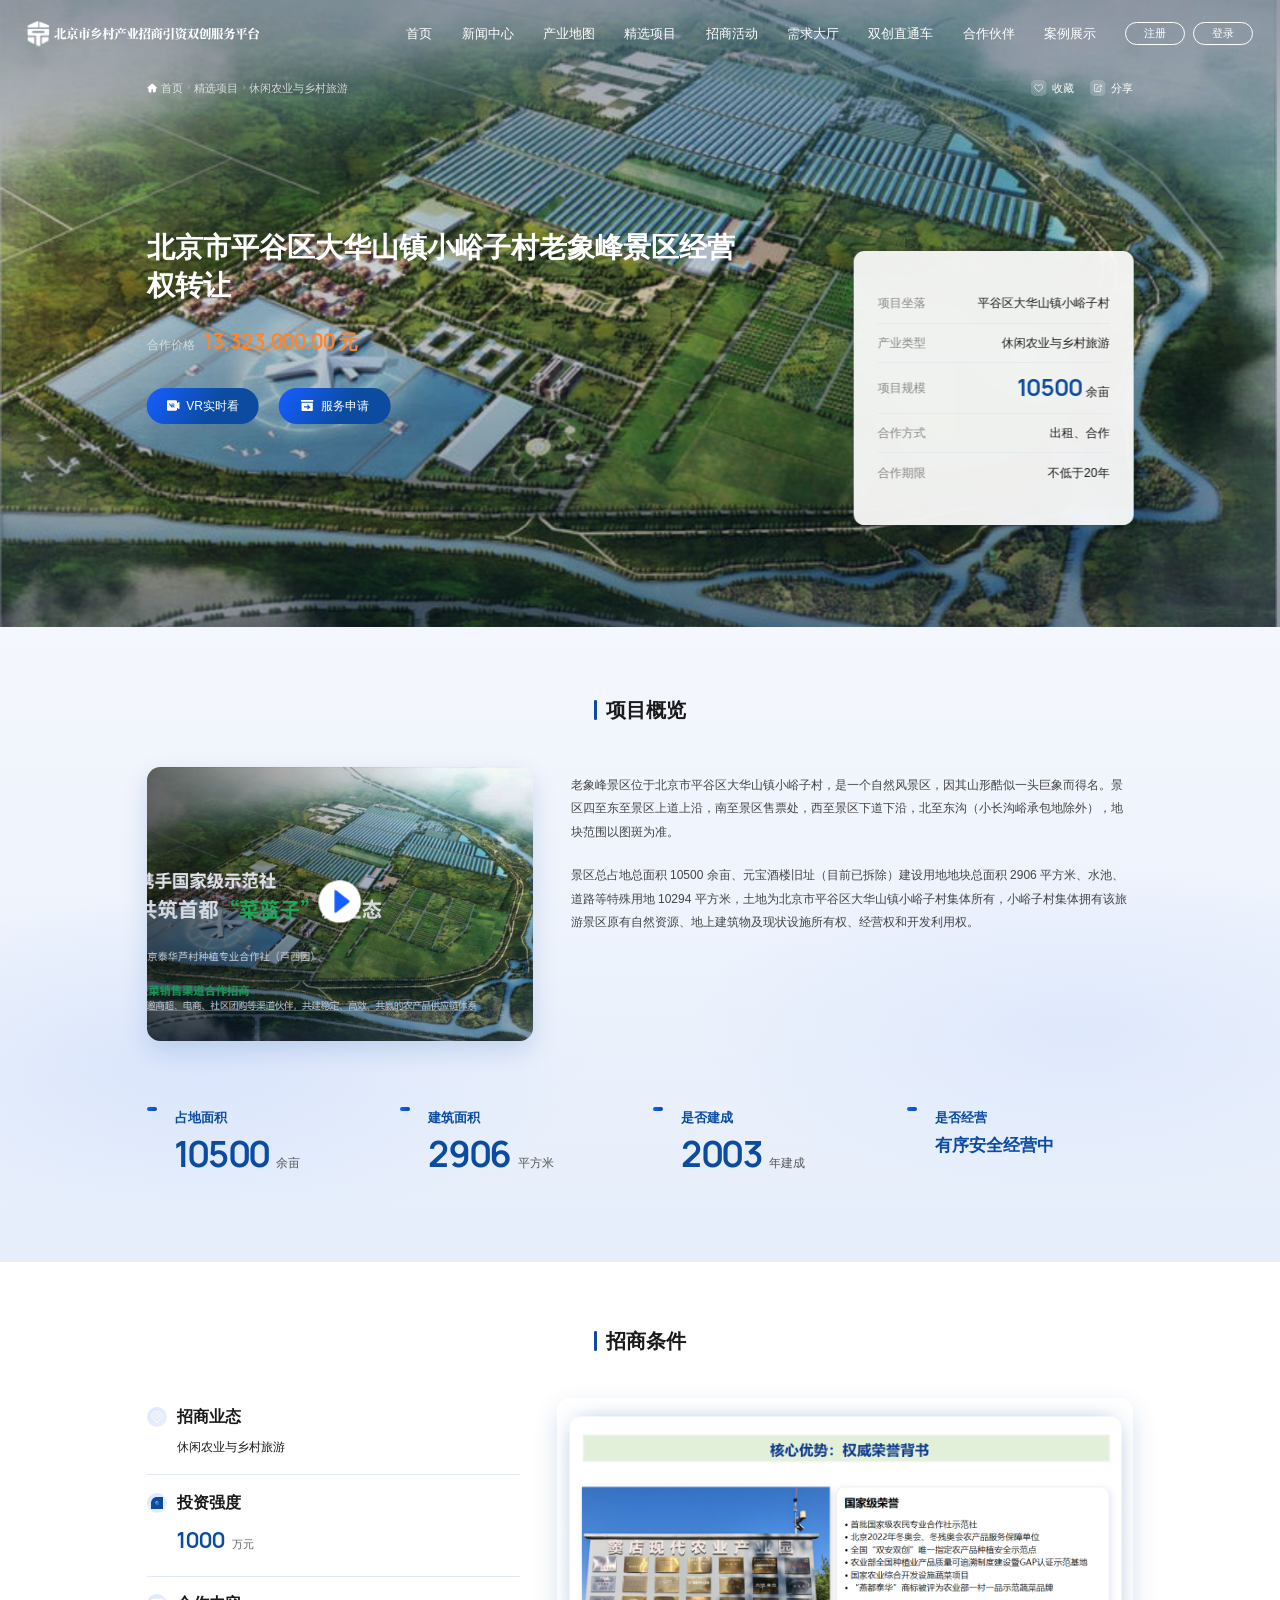
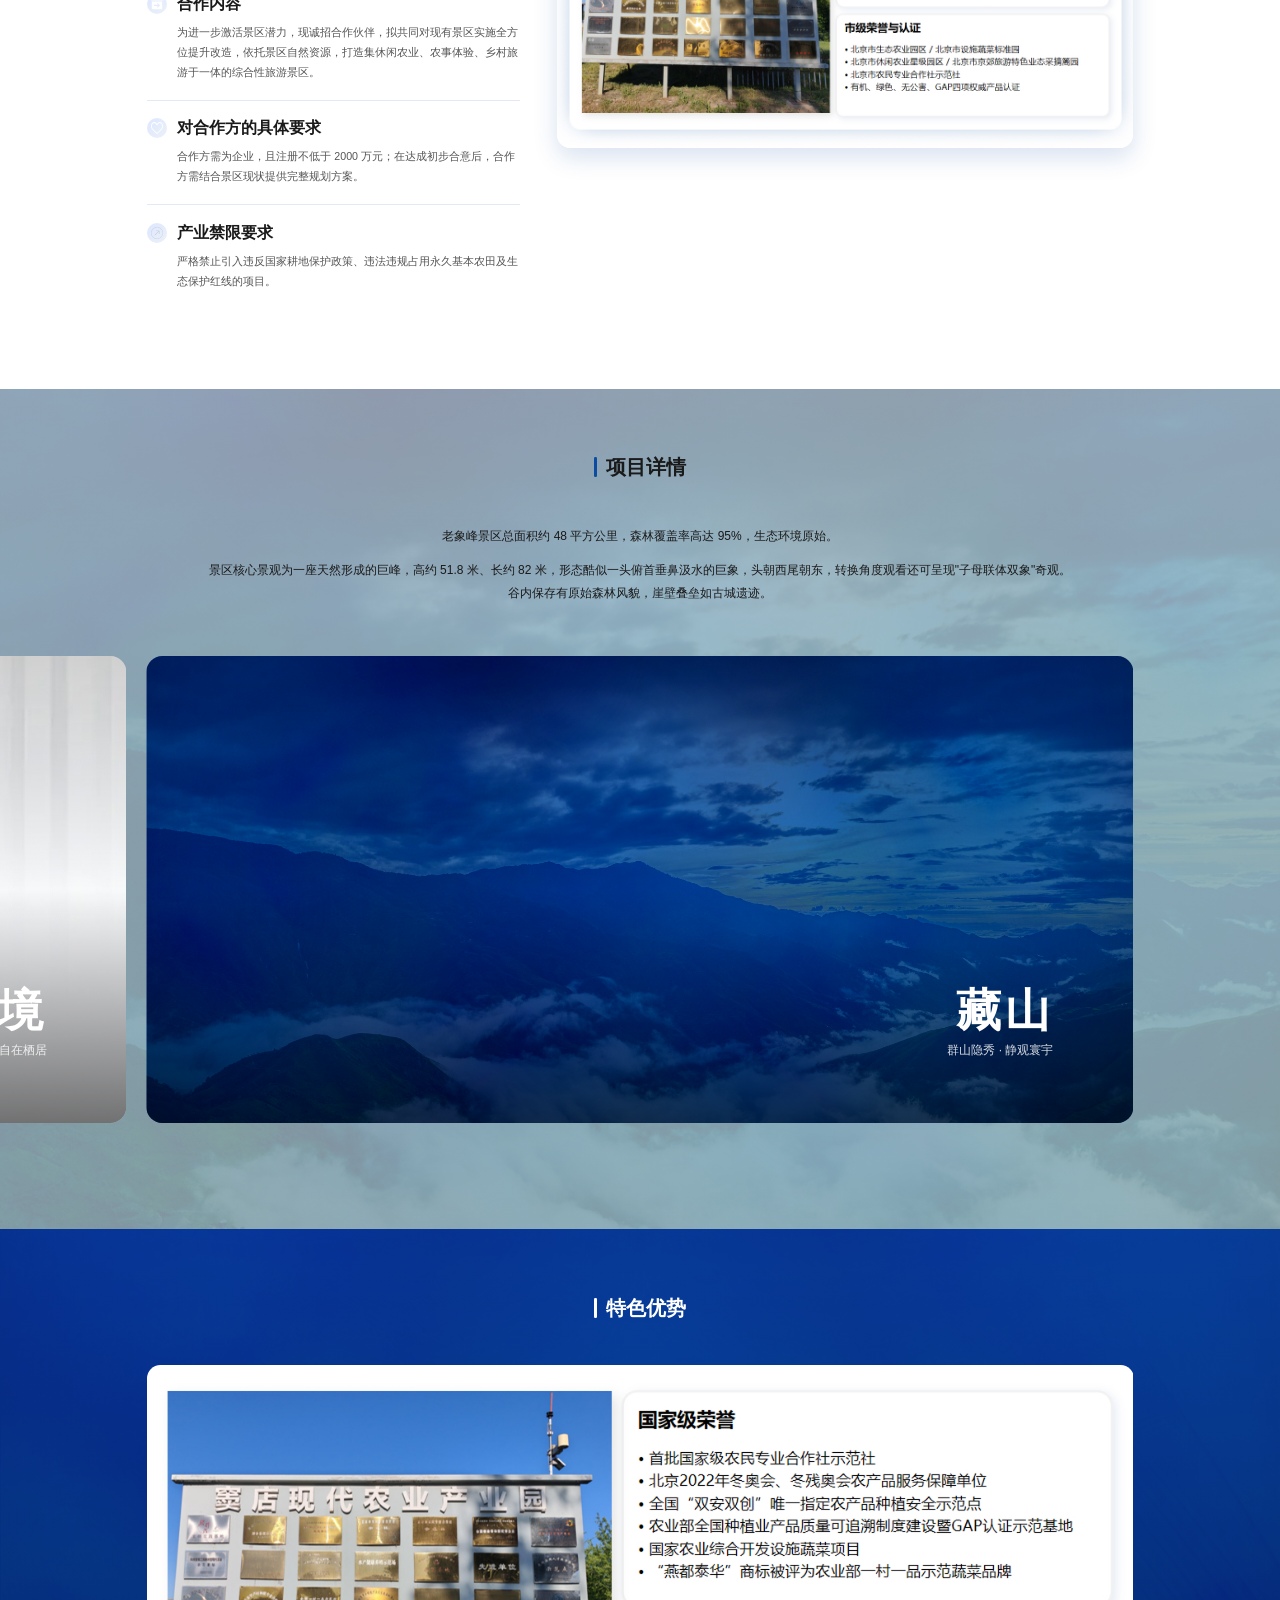
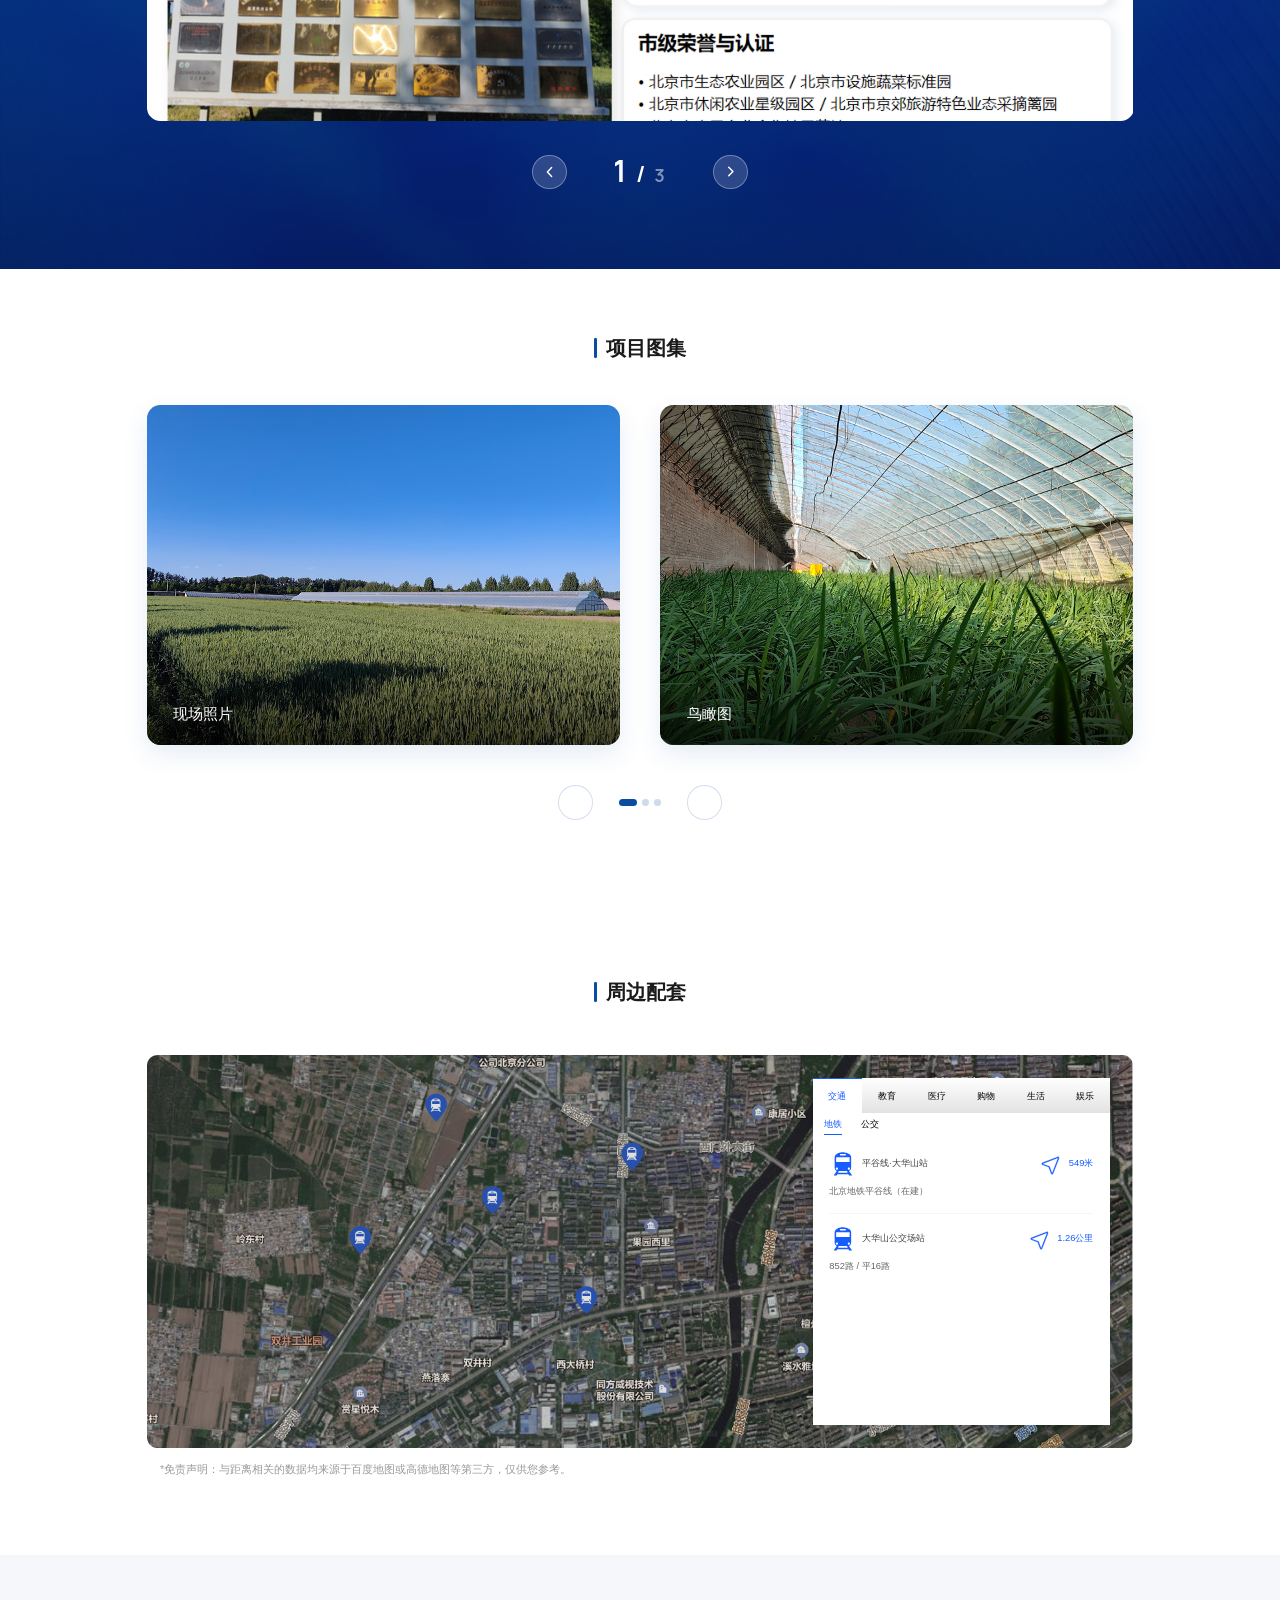
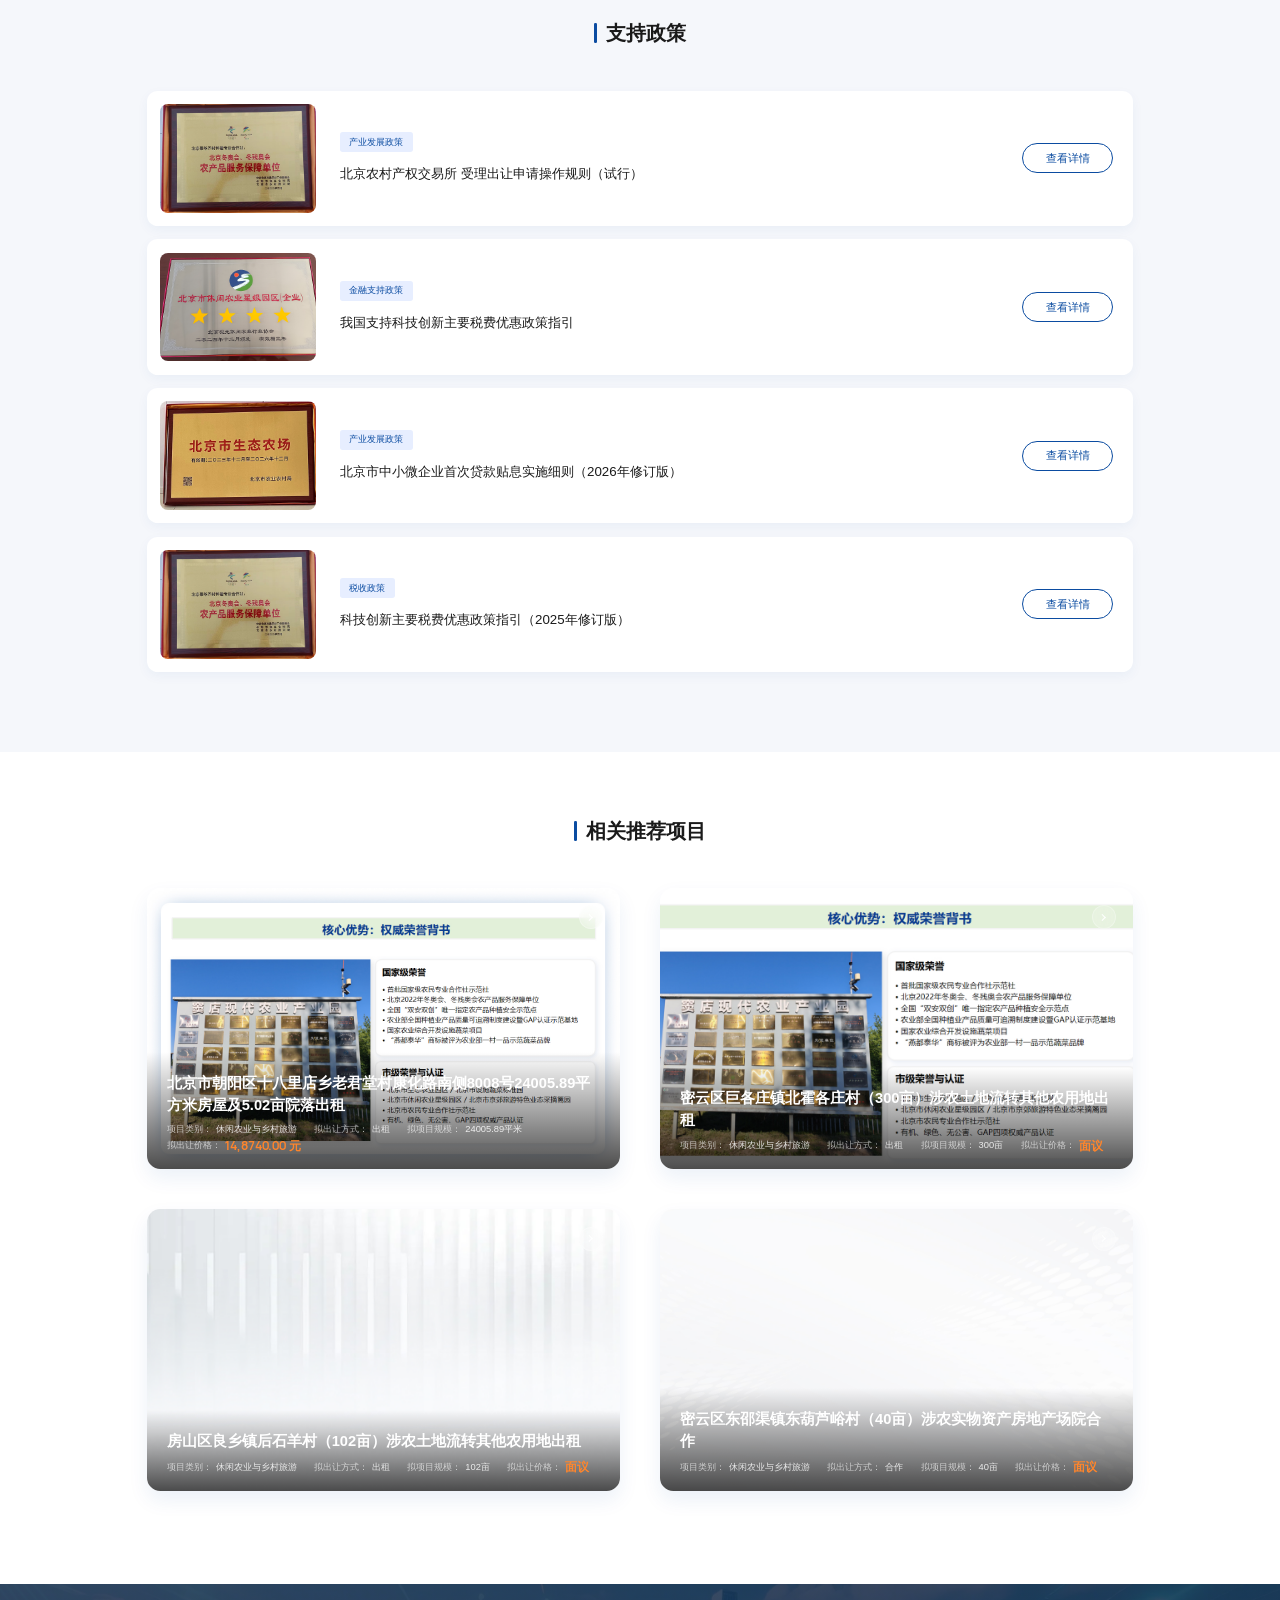
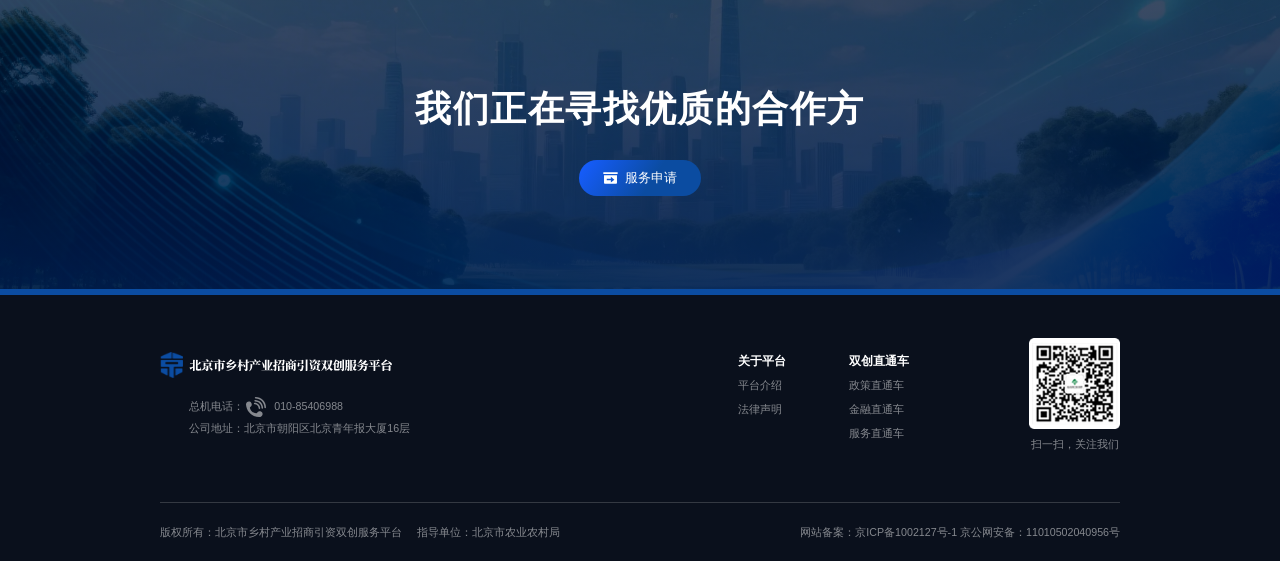
==== leisure_agriculture_detail.html @ f570cf1b "add: pages and function" ====
<!DOCTYPE html>
<html lang="zh-CN">
<head>
<meta charset="UTF-8" />
<title>北京市平谷区大华山镇小峪子村老象峰景区经营权转让 - 休闲农业与乡村旅游 - 京农招商</title>
<meta name="author" content="品牌策划:神州互动" />
<meta name="keywords" content="休闲农业,乡村旅游,平谷区,老象峰景区,招商引资,京农招商" />
<meta name="description" content="北京市平谷区大华山镇小峪子村老象峰景区经营权转让项目详情，休闲农业与乡村旅游，合作价格 13,323,000.00 元。" />
<meta name="format-detection" content="telephone=no" />
<meta content="yes" name="apple-mobile-web-app-capable" />
<meta name="viewport" content="width=device-width,initial-scale=1.0,maximum-scale=1.0,user-scalable=0,minimal-ui" />
<meta http-equiv="X-UA-Compatible" content="ie=edge" />
<meta http-equiv="Cache-Control" content="no-store, no-cache, must-revalidate, max-age=0" />
<meta http-equiv="Pragma" content="no-cache" />
<meta http-equiv="Expires" content="0" />
<link rel="stylesheet" href="css/swiper-bundle.min.css" />
<link rel="stylesheet" href="css/aos.css" />
<link rel="stylesheet" href="css/fancybox.css" />
<link rel="stylesheet" href="css/my.css" />
<link rel="stylesheet" href="css/platform-pages.css" />
<link rel="stylesheet" href="css/agri-detail.css" />
<link rel="stylesheet" href="css/leisure-detail.css" />
</head>
<body class="leis_dtl_page">

<!-- ========== 导航头部 ========== -->
<div class="header">
    <div class="comWrapper flex">
        <a href="index.html" class="logo logo1"><img src="images/logo.svg" alt="京农招商"></a>
        <a href="index.html" class="logo logo2"><img src="images/logo2.svg" alt="京农招商"></a>
        <div class="headR flex">
            <ul class="nav flex">
                <li><a href="index.html">首页</a></li>
                <li><a href="javascript:;">新闻中心</a></li>
                <li>
                    <div class="navApp"><a href="javascript:;">产业地图</a><i></i></div>
                    <dl class="downMenu top_fold_inner">
                        <dd><a href="javascript:;">投资地图</a></dd>
                        <dd><a href="javascript:;">产业图谱</a></dd>
                    </dl>
                </li>
                <li><a href="leisure_agriculture_projects.html">精选项目</a></li>
                <li><a href="javascript:;">招商活动</a></li>
                <li><a href="javascript:;">需求大厅</a></li>
                <li>
                    <div class="top_fold">
                        <div class="navApp"><a href="javascript:;">双创直通车</a><i></i></div>
                        <dl class="downMenu top_fold_inner">
                            <dd><a href="javascript:;">政策直通车</a></dd>
                            <dd><a href="javascript:;">金融直通车</a></dd>
                            <dd><a href="javascript:;">服务直通车</a></dd>
                        </dl>
                    </div>
                </li>
                <li><a href="javascript:;">合作伙伴</a></li>
                <li><a href="javascript:;">案例展示</a></li>
            </ul>
            <div class="login flex">
                <a href="javascript:;">注册</a>
                <a href="javascript:;">登录</a>
            </div>
        </div>
        <div class="menu-handler" id="menu-handler">
            <span class="burger burger-1 trans"></span>
            <span class="burger burger-2 trans-fast"></span>
            <span class="burger burger-3 trans"></span>
        </div>
    </div>
</div>

<!-- ========== Hero 详情横幅 ========== -->
<section class="leis_dtl_hero">
    <div class="leis_dtl_hero_bg">
        <img src="images/agri-detail/hero-main.jpg" alt="" class="bg_img">
    </div>
    <div class="leis_dtl_hero_overlay"></div>

    <div class="leis_dtl_hero_inner">
        <!-- 顶部：面包屑 + 收藏/分享 -->
        <div class="leis_dtl_hero_top">
            <div class="leis_dtl_breadcrumb">
                <img src="images/agri-detail/icon-home.svg" class="icon-home" alt="">
                <a href="index.html">首页</a>
                <span class="leis_dtl_bc_sep">›</span>
                <a href="leisure_agriculture_projects.html">精选项目</a>
                <span class="leis_dtl_bc_sep">›</span>
                <span>休闲农业与乡村旅游</span>
            </div>

            <div class="leis_dtl_hero_actions">
                <button class="leis_dtl_act_btn leis_dtl_fav_btn">
                    <span class="leis_dtl_act_icon">
                        <img class="leis_dtl_icon_normal" src="images/agri-detail/favorite.svg" alt="">
                        <img class="leis_dtl_icon_active" src="images/agri-detail/favorite-active.svg" alt="">
                    </span>
                    <span>收藏</span>
                </button>
                <div class="leis_dtl_act_btn leis_dtl_share_btn">
                    <span class="leis_dtl_act_icon">
                        <img class="leis_dtl_icon_normal" src="images/agri-detail/share.svg" alt="">
                        <img class="leis_dtl_icon_active" src="images/agri-detail/share-active.svg" alt="">
                    </span>
                    <span>分享</span>
                    <div class="leis_dtl_share_popup">
                        <img src="images/code.png" alt="扫码分享">
                        <p>扫码分享</p>
                    </div>
                </div>
            </div>
        </div>

        <!-- 双列：左信息 + 右白卡 -->
        <div class="leis_dtl_hero_body">
            <div class="leis_dtl_hero_left">
                <h1 class="leis_dtl_proj_title">
                    北京市平谷区大华山镇小峪子村老象峰景区经营权转让
                </h1>

                <div class="leis_dtl_price_row">
                    <span class="leis_dtl_price_label">合作价格</span>
                    <strong class="leis_dtl_price_val">13,323,000.00 元</strong>
                </div>

                <div class="leis_dtl_cta_btns">
                    <a href="javascript:;" class="leis_dtl_cta_btn">
                        <img src="images/agri-detail/icon-vr.svg" alt="">
                        VR实时看
                    </a>
                    <a href="javascript:;" class="leis_dtl_cta_btn">
                        <img src="images/agri-detail/icon-service.svg" alt="">
                        服务申请
                    </a>
                </div>
            </div>

            <!-- 右侧白色信息卡 -->
            <aside class="leis_dtl_hero_card">
                <ul class="leis_dtl_hero_card_list">
                    <li>
                        <span class="leis_dtl_hero_card_label">项目坐落</span>
                        <span class="leis_dtl_hero_card_value">平谷区大华山镇小峪子村</span>
                    </li>
                    <li>
                        <span class="leis_dtl_hero_card_label">产业类型</span>
                        <span class="leis_dtl_hero_card_value">休闲农业与乡村旅游</span>
                    </li>
                    <li>
                        <span class="leis_dtl_hero_card_label">项目规模</span>
                        <span class="leis_dtl_hero_card_value">
                            <strong class="leis_dtl_hero_card_num">10500</strong>
                            余亩
                        </span>
                    </li>
                    <li>
                        <span class="leis_dtl_hero_card_label">合作方式</span>
                        <span class="leis_dtl_hero_card_value">出租、合作</span>
                    </li>
                    <li>
                        <span class="leis_dtl_hero_card_label">合作期限</span>
                        <span class="leis_dtl_hero_card_value">不低于20年</span>
                    </li>
                </ul>
            </aside>
        </div>
    </div>
</section>

<!-- ========== 项目概览 ========== -->
<section class="leis_dtl_overview">
    <div class="w1480 leis_dtl_overview_inner" data-aos="fade-up">
        <div class="leis_dtl_sec_title">
            <span class="leis_dtl_title_bar"></span>
            <h2>项目概览</h2>
        </div>

        <div class="leis_dtl_overview_grid">
            <!-- 左：圆形视频图 -->
            <div class="leis_dtl_overview_left">
                <img src="images/agri-detail/item1.png" alt="老象峰景区实景">
                <a href="javascript:;" class="leis_dtl_overview_play" aria-label="播放视频"></a>
            </div>
            <!-- 右：长段描述 -->
            <div class="leis_dtl_overview_right">
                <p class="leis_dtl_overview_para">
                    老象峰景区位于北京市平谷区大华山镇小峪子村，是一个自然风景区，因其山形酷似一头巨象而得名。景区四至东至景区上道上沿，南至景区售票处，西至景区下道下沿，北至东沟（小长沟峪承包地除外），地块范围以图斑为准。
                </p>
                <p class="leis_dtl_overview_para">
                    景区总占地总面积 10500 余亩、元宝酒楼旧址（目前已拆除）建设用地地块总面积 2906 平方米、水池、道路等特殊用地 10294 平方米，土地为北京市平谷区大华山镇小峪子村集体所有，小峪子村集体拥有该旅游景区原有自然资源、地上建筑物及现状设施所有权、经营权和开发利用权。
                </p>
            </div>
        </div>

        <!-- 下方 4 数据卡 -->
        <div class="leis_dtl_overview_stats">
            <div class="leis_dtl_overview_stat">
                <p class="leis_dtl_overview_stat_label">占地面积</p>
                <div class="leis_dtl_overview_stat_num">
                    <strong class="leis_dtl_overview_stat_value">10500</strong>
                    <span class="leis_dtl_overview_stat_unit">余亩</span>
                </div>
            </div>
            <div class="leis_dtl_overview_stat">
                <p class="leis_dtl_overview_stat_label">建筑面积</p>
                <div class="leis_dtl_overview_stat_num">
                    <strong class="leis_dtl_overview_stat_value">2906</strong>
                    <span class="leis_dtl_overview_stat_unit">平方米</span>
                </div>
            </div>
            <div class="leis_dtl_overview_stat">
                <p class="leis_dtl_overview_stat_label">是否建成</p>
                <div class="leis_dtl_overview_stat_num">
                    <strong class="leis_dtl_overview_stat_value">2003</strong>
                    <span class="leis_dtl_overview_stat_unit">年建成</span>
                </div>
            </div>
            <div class="leis_dtl_overview_stat">
                <p class="leis_dtl_overview_stat_label">是否经营</p>
                <p class="leis_dtl_overview_stat_text">有序安全经营中</p>
            </div>
        </div>
    </div>
</section>

<!-- ========== 招商条件 ========== -->
<section class="leis_dtl_invest">
    <div class="w1480" data-aos="fade-up">
        <div class="leis_dtl_sec_title">
            <span class="leis_dtl_title_bar"></span>
            <h2>招商条件</h2>
        </div>

        <div class="leis_dtl_invest_grid">
            <ul class="leis_dtl_invest_list">
                <li class="leis_dtl_invest_item">
                    <div class="leis_dtl_invest_head">
                        <span class="leis_dtl_invest_icon"><img src="images/agri-detail/icon-site.svg" alt=""></span>
                        <span class="leis_dtl_invest_label">招商业态</span>
                    </div>
                    <div class="leis_dtl_invest_value">休闲农业与乡村旅游</div>
                </li>
                <li class="leis_dtl_invest_item">
                    <div class="leis_dtl_invest_head">
                        <span class="leis_dtl_invest_icon"><img src="images/agri-detail/icon-big.svg" alt=""></span>
                        <span class="leis_dtl_invest_label">投资强度</span>
                    </div>
                    <div class="leis_dtl_invest_value">
                        <strong>1000</strong><span class="unit">万元</span>
                    </div>
                </li>
                <li class="leis_dtl_invest_item">
                    <div class="leis_dtl_invest_head">
                        <span class="leis_dtl_invest_icon"><img src="images/agri-detail/icon-service.svg" alt=""></span>
                        <span class="leis_dtl_invest_label">合作内容</span>
                    </div>
                    <p class="leis_dtl_invest_text">
                        为进一步激活景区潜力，现诚招合作伙伴，拟共同对现有景区实施全方位提升改造，依托景区自然资源，打造集休闲农业、农事体验、乡村旅游于一体的综合性旅游景区。
                    </p>
                </li>
                <li class="leis_dtl_invest_item">
                    <div class="leis_dtl_invest_head">
                        <span class="leis_dtl_invest_icon"><img src="images/agri-detail/icon-fav.svg" alt=""></span>
                        <span class="leis_dtl_invest_label">对合作方的具体要求</span>
                    </div>
                    <p class="leis_dtl_invest_text">
                        合作方需为企业，且注册不低于 2000 万元；在达成初步合意后，合作方需结合景区现状提供完整规划方案。
                    </p>
                </li>
                <li class="leis_dtl_invest_item">
                    <div class="leis_dtl_invest_head">
                        <span class="leis_dtl_invest_icon"><img src="images/agri-detail/icon-go.svg" alt=""></span>
                        <span class="leis_dtl_invest_label">产业禁限要求</span>
                    </div>
                    <p class="leis_dtl_invest_text">
                        严格禁止引入违反国家耕地保护政策、违法违规占用永久基本农田及生态保护红线的项目。
                    </p>
                </li>
            </ul>

            <div class="leis_dtl_invest_image">
                <img src="images/agri-detail/section3-banner.jpg" alt="老象峰景区招商">
            </div>
        </div>
    </div>
</section>

<!-- ========== 项目详情 ========== -->
<section class="leis_dtl_detail_sec">
    <div class="leis_dtl_detail_inner" data-aos="fade-up">
        <div class="w1480">
            <div class="leis_dtl_sec_title">
                <span class="leis_dtl_title_bar"></span>
                <h2>项目详情</h2>
            </div>
            <div class="leis_dtl_detail_intro">
                <p>老象峰景区总面积约 48 平方公里，森林覆盖率高达 95%，生态环境原始。</p>
                <p>景区核心景观为一座天然形成的巨峰，高约 51.8 米、长约 82 米，形态酷似一头俯首垂鼻汲水的巨象，头朝西尾朝东，转换角度观看还可呈现"子母联体双象"奇观。谷内保存有原始森林风貌，崖壁叠垒如古城遗迹。</p>
            </div>
        </div>

        <div class="swiper leis_dtl_detail_swiper">
            <div class="swiper-wrapper">
                <div class="swiper-slide">
                    <img src="images/agri-detail/section3-bg.jpg" alt="藏山">
                    <div class="leis_dtl_detail_slide_overlay"></div>
                    <div class="leis_dtl_detail_slide_title">
                        <strong>藏山</strong>
                        <span>群山隐秀 · 静观寰宇</span>
                    </div>
                </div>
                <div class="swiper-slide">
                    <img src="images/agri-detail/section4-bg.jpg" alt="行游">
                    <div class="leis_dtl_detail_slide_overlay"></div>
                    <div class="leis_dtl_detail_slide_title">
                        <strong>行游</strong>
                        <span>云海林径 · 步入桃源</span>
                    </div>
                </div>
                <div class="swiper-slide">
                    <img src="images/agri-detail/section5-bg.jpg" alt="栖境">
                    <div class="leis_dtl_detail_slide_overlay"></div>
                    <div class="leis_dtl_detail_slide_title">
                        <strong>栖境</strong>
                        <span>森系民宿 · 自在栖居</span>
                    </div>
                </div>
            </div>
        </div>
    </div>
</section>

<!-- ========== 特色优势 ========== -->
<section class="leis_dtl_advantage">
    <div class="w1480 leis_dtl_advantage_inner" data-aos="fade-up">
        <div class="leis_dtl_sec_title leis_dtl_sec_title--white">
            <span class="leis_dtl_title_bar"></span>
            <h2>特色优势</h2>
        </div>

        <div class="swiper leis_dtl_advantage_swiper">
            <div class="swiper-wrapper">
                <div class="swiper-slide">
                    <img src="images/agri-detail/section4-banner.jpg" alt="特色优势 1">
                </div>
                <div class="swiper-slide">
                    <img src="images/agri-detail/section3-banner.jpg" alt="特色优势 2">
                </div>
                <div class="swiper-slide">
                    <img src="images/agri-detail/section6-bg.jpg" alt="特色优势 3">
                </div>
                <div class="swiper-slide">
                    <img src="images/agri-detail/section5-bg.jpg" alt="特色优势 4">
                </div>
                <div class="swiper-slide">
                    <img src="images/agri-detail/section7-bg.jpg" alt="特色优势 5">
                </div>
            </div>
        </div>

        <div class="leis_dtl_advantage_ctrls">
            <button class="leis_dtl_advantage_arrow leis_dtl_advantage_arrow--prev" aria-label="上一张">
                <img src="images/agri-detail/icon-left.svg" alt="">
            </button>
            <div class="leis_dtl_advantage_page">
                <span class="current">1</span>
                <span> / </span>
                <span class="total">5</span>
            </div>
            <button class="leis_dtl_advantage_arrow leis_dtl_advantage_arrow--next" aria-label="下一张">
                <img src="images/agri-detail/icon-left.svg" alt="">
            </button>
        </div>
    </div>
</section>

<!-- ========== 项目图集 ========== -->
<section class="leis_dtl_photos_sec">
    <div class="w1480" data-aos="fade-up">
        <div class="leis_dtl_sec_title">
            <span class="leis_dtl_title_bar"></span>
            <h2>项目图集</h2>
        </div>

        <div class="leis_dtl_photos_grid">
            <div class="leis_dtl_photo_card">
                <a data-fancybox="leis-gallery" href="images/agri-detail/pro-1.png">
                    <img src="images/agri-detail/pro-1.png" alt="现场照片">
                </a>
                <span class="leis_dtl_photo_label">现场照片</span>
            </div>
            <div class="leis_dtl_photo_card">
                <a data-fancybox="leis-gallery" href="images/agri-detail/pro-2.png">
                    <img src="images/agri-detail/pro-2.png" alt="鸟瞰图">
                </a>
                <span class="leis_dtl_photo_label">鸟瞰图</span>
            </div>
        </div>

        <div class="leis_dtl_photos_ctrls">
            <button class="leis_dtl_photos_arrow leis_dtl_photos_arrow--prev" aria-label="上一张">
                <img src="images/agri-detail/icon-left.svg" alt="">
            </button>
            <div class="leis_dtl_photos_dots">
                <span class="leis_dtl_photos_dot leis_dtl_photos_dot--active"></span>
                <span class="leis_dtl_photos_dot"></span>
                <span class="leis_dtl_photos_dot"></span>
            </div>
            <button class="leis_dtl_photos_arrow leis_dtl_photos_arrow--next" aria-label="下一张">
                <img src="images/agri-detail/icon-left.svg" alt="">
            </button>
        </div>
    </div>
</section>

<!-- ========== 周边配套 ========== -->
<section class="leis_dtl_surroundings_sec">
    <div class="w1480" data-aos="fade-up">
        <div class="leis_dtl_sec_title">
            <span class="leis_dtl_title_bar"></span>
            <h2>周边配套</h2>
        </div>

        <div class="agri_dtl_map_wrap">
            <div class="agri_dtl_map_img">
                <img src="images/agri-detail/map.jpg" alt="周边地图">
                <div class="agri_dtl_poi_panel">
                    <div class="agri_dtl_poi_tabs">
                        <div class="agri_dtl_poi_tab_head flex"></div>
                        <div class="agri_dtl_poi_sub_tabs flex"></div>
                        <ul class="agri_dtl_poi_list"></ul>
                    </div>
                </div>
            </div>
            <p class="agri_dtl_map_disclaimer">*免责声明：与距离相关的数据均来源于百度地图或高德地图等第三方，仅供您参考。</p>
        </div>
    </div>
</section>

<!-- ========== 支持政策 ========== -->
<section class="leis_dtl_policy_sec">
    <div class="w1480" data-aos="fade-up">
        <div class="leis_dtl_sec_title">
            <span class="leis_dtl_title_bar"></span>
            <h2>支持政策</h2>
        </div>

        <div class="leis_dtl_policy_list">
            <article class="leis_dtl_policy_item">
                <div class="leis_dtl_policy_thumb">
                    <img src="images/agri-detail/pro-3.png" alt="">
                </div>
                <div class="leis_dtl_policy_body">
                    <span class="leis_dtl_policy_tag">产业发展政策</span>
                    <h3 class="leis_dtl_policy_title">北京农村产权交易所 受理出让申请操作规则（试行）</h3>
                </div>
                <a href="javascript:;" class="leis_dtl_policy_btn">查看详情</a>
            </article>

            <article class="leis_dtl_policy_item">
                <div class="leis_dtl_policy_thumb">
                    <img src="images/agri-detail/pro-4.png" alt="">
                </div>
                <div class="leis_dtl_policy_body">
                    <span class="leis_dtl_policy_tag">金融支持政策</span>
                    <h3 class="leis_dtl_policy_title">我国支持科技创新主要税费优惠政策指引</h3>
                </div>
                <a href="javascript:;" class="leis_dtl_policy_btn">查看详情</a>
            </article>

            <article class="leis_dtl_policy_item">
                <div class="leis_dtl_policy_thumb">
                    <img src="images/agri-detail/pro-5.png" alt="">
                </div>
                <div class="leis_dtl_policy_body">
                    <span class="leis_dtl_policy_tag">产业发展政策</span>
                    <h3 class="leis_dtl_policy_title">北京市中小微企业首次贷款贴息实施细则（2026年修订版）</h3>
                </div>
                <a href="javascript:;" class="leis_dtl_policy_btn">查看详情</a>
            </article>

            <article class="leis_dtl_policy_item">
                <div class="leis_dtl_policy_thumb">
                    <img src="images/agri-detail/pro-3.png" alt="">
                </div>
                <div class="leis_dtl_policy_body">
                    <span class="leis_dtl_policy_tag">税收政策</span>
                    <h3 class="leis_dtl_policy_title">科技创新主要税费优惠政策指引（2025年修订版）</h3>
                </div>
                <a href="javascript:;" class="leis_dtl_policy_btn">查看详情</a>
            </article>
        </div>
    </div>
</section>

<!-- ========== 相关推荐项目 ========== -->
<section class="leis_dtl_related_sec">
    <div class="w1480" data-aos="fade-up">
        <div class="leis_dtl_sec_title">
            <span class="leis_dtl_title_bar"></span>
            <h2>相关推荐项目</h2>
        </div>

        <div class="leis_dtl_related_grid">
            <article class="leis_dtl_related_card">
                <div class="leis_dtl_related_thumb">
                    <img src="images/agri-detail/section3-banner.jpg" alt="">
                </div>
                <div class="leis_dtl_related_more"></div>
                <div class="leis_dtl_related_overlay">
                    <h3>北京市朝阳区十八里店乡老君堂村康化路南侧8008号24005.89平方米房屋及5.02亩院落出租</h3>
                    <div class="leis_dtl_related_meta">
                        <span class="leis_dtl_related_meta_item"><span class="label">项目类别：</span>休闲农业与乡村旅游</span>
                        <span class="leis_dtl_related_meta_item"><span class="label">拟出让方式：</span>出租</span>
                        <span class="leis_dtl_related_meta_item"><span class="label">拟项目规模：</span>24005.89平米</span>
                        <span class="leis_dtl_related_meta_item"><span class="label">拟出让价格：</span><span class="price_value">14,8740.00 元</span></span>
                    </div>
                </div>
            </article>

            <article class="leis_dtl_related_card">
                <div class="leis_dtl_related_thumb">
                    <img src="images/agri-detail/section4-banner.jpg" alt="">
                </div>
                <div class="leis_dtl_related_more"></div>
                <div class="leis_dtl_related_overlay">
                    <h3>密云区巨各庄镇北霍各庄村（300亩）涉农土地流转其他农用地出租</h3>
                    <div class="leis_dtl_related_meta">
                        <span class="leis_dtl_related_meta_item"><span class="label">项目类别：</span>休闲农业与乡村旅游</span>
                        <span class="leis_dtl_related_meta_item"><span class="label">拟出让方式：</span>出租</span>
                        <span class="leis_dtl_related_meta_item"><span class="label">拟项目规模：</span>300亩</span>
                        <span class="leis_dtl_related_meta_item"><span class="label">拟出让价格：</span><span class="price_value">面议</span></span>
                    </div>
                </div>
            </article>

            <article class="leis_dtl_related_card">
                <div class="leis_dtl_related_thumb">
                    <img src="images/agri-detail/section5-bg.jpg" alt="">
                </div>
                <div class="leis_dtl_related_more"></div>
                <div class="leis_dtl_related_overlay">
                    <h3>房山区良乡镇后石羊村（102亩）涉农土地流转其他农用地出租</h3>
                    <div class="leis_dtl_related_meta">
                        <span class="leis_dtl_related_meta_item"><span class="label">项目类别：</span>休闲农业与乡村旅游</span>
                        <span class="leis_dtl_related_meta_item"><span class="label">拟出让方式：</span>出租</span>
                        <span class="leis_dtl_related_meta_item"><span class="label">拟项目规模：</span>102亩</span>
                        <span class="leis_dtl_related_meta_item"><span class="label">拟出让价格：</span><span class="price_value">面议</span></span>
                    </div>
                </div>
            </article>

            <article class="leis_dtl_related_card">
                <div class="leis_dtl_related_thumb">
                    <img src="images/agri-detail/section6-bg.jpg" alt="">
                </div>
                <div class="leis_dtl_related_more"></div>
                <div class="leis_dtl_related_overlay">
                    <h3>密云区东邵渠镇东葫芦峪村（40亩）涉农实物资产房地产场院合作</h3>
                    <div class="leis_dtl_related_meta">
                        <span class="leis_dtl_related_meta_item"><span class="label">项目类别：</span>休闲农业与乡村旅游</span>
                        <span class="leis_dtl_related_meta_item"><span class="label">拟出让方式：</span>合作</span>
                        <span class="leis_dtl_related_meta_item"><span class="label">拟项目规模：</span>40亩</span>
                        <span class="leis_dtl_related_meta_item"><span class="label">拟出让价格：</span><span class="price_value">面议</span></span>
                    </div>
                </div>
            </article>
        </div>
    </div>
</section>

<!-- ========== CTA 招募区 ========== -->
<section class="leis_dtl_cta_sec">
    <div class="leis_dtl_cta_bg"></div>
    <div class="leis_dtl_cta_inner">
        <h2 class="leis_dtl_cta_title">我们正在寻找优质的合作方</h2>
        <a href="javascript:;" class="leis_dtl_cta_apply_btn">
            <img src="images/agri-detail/icon-apply.svg" alt="">
            服务申请
        </a>
    </div>
</section>

<!-- ========== 页脚 ========== -->
<div class="footer">
    <div class="comWrapper">
        <div class="footTop flex">
            <div class="fl appW100">
                <a href="index.html" class="footLogo"><img src="images/footLogo.svg" alt="京农招商"></a>
                <dl>
                    <dd>总机电话：<img src="images/foot-tel.svg" alt="">&nbsp;&nbsp;010-85406988</dd>
                    <dd>公司地址：北京市朝阳区北京青年报大厦16层</dd>
                </dl>
            </div>
            <div class="fr flex appW100">
                <dl>
                    <dt><a href="javascript:;">关于平台</a></dt>
                    <dd>
                        <a href="javascript:;">平台介绍</a>
                        <a href="javascript:;">法律声明</a>
                    </dd>
                </dl>
                <dl>
                    <dt><a href="javascript:;">双创直通车</a></dt>
                    <dd>
                        <a href="javascript:;">政策直通车</a>
                        <a href="javascript:;">金融直通车</a>
                        <a href="javascript:;">服务直通车</a>
                    </dd>
                </dl>
                <div class="footCode">
                    <img src="images/code.png" alt="">
                    <p>扫一扫，关注我们</p>
                </div>
            </div>
        </div>
        <div class="footBottom flex">
            <div class="fl appW100">
                <p>版权所有：北京市乡村产业招商引资双创服务平台&nbsp;&nbsp;&nbsp;&nbsp;&nbsp;指导单位：北京市农业农村局</p>
            </div>
            <div class="fr appW100">
                <p>网站备案：京ICP备1002127号-1 京公网安备：11010502040956号</p>
            </div>
        </div>
    </div>
</div>

<script src="js/jquery-3.6.0.min.js"></script>
<script src="js/swiper-bundle.min.js"></script>
<script src="js/aos.js"></script>
<script src="js/fancybox.umd.js"></script>
<script src="js/my.js"></script>
<script src="js/platform-pages.js"></script>
<script src="js/leisure-detail.js"></script>
</body>
</html>
---- css/my.css ----
*,::before,::after{box-sizing:border-box;margin:0;padding:0;border:0 solid currentColor}
html{min-height:100vh;width:100%;-webkit-text-size-adjust:100%;-webkit-font-smoothing:antialiased;-webkit-tap-highlight-color:rgba(0,0,0,0);touch-action:manipulation;-webkit-touch-callout: none;-webkit-user-select: none; user-select: none;}
body{overflow-x: hidden;}
*:focus{outline:none !important}
button:focus,a:focus,input:focus,textarea:focus,select:focus{outline:0 !important;border-color:inherit !important;box-shadow:none !important}

/* 合并为同一个字体族：SourceHanSansCN */
@font-face {
    font-family: 'SourceHanSansCN';
    src: url(../fonts/SourceHanSansCN-Regular.woff2) format('woff2'),
         url(../fonts/SourceHanSansCN-Regular.otf) format('opentype');
    font-style: normal;
    font-weight: 400; /* 常规 */
}
@font-face {
    font-family: 'SourceHanSansCN';
    font-style: normal;
    font-weight: 500; /* 中等 */
    src: url(../fonts/SourceHanSansCN-Medium.woff2) format('woff2'),
         url(../fonts/SourceHanSansCN-Medium.otf) format('opentype');
}
@font-face {
    font-family: 'SourceHanSansCN';
    font-style: normal;
    font-weight: 700; /* 粗体 */
    src: url(../fonts/SourceHanSansCN-Bold.woff2) format('woff2'),
         url(../fonts/SourceHanSansCN-Bold.otf) format('opentype');
}
@font-face {
    font-family: 'SourceHanSansCN';
    font-style: normal;
    font-weight: 900; /* 特粗/Heavy */
    src: url(../fonts/SourceHanSansCN-Heavy.woff2) format('woff2'),
         url(../fonts/SourceHanSansCN-Heavy.otf) format('opentype');
}
@font-face {
  font-family: 'Manrope';
  src: url('../fonts/manrope-semibold.woff2') format('woff2'),
       url('../fonts/manrope-semibold.woff') format('woff'),
       url('../fonts/manrope-semibold.otf') format('opentype');
    font-style: normal;
    font-weight: 700;
}

:root{--color-blue:#0B4CA1;--color-white:#fff;--color-black:#000;--color-orange:#FF8123}

html {font-size: clamp(calc(100vw / 38.4), calc(100vw / 19.2), calc(100vw / 19.2));}
body {font-size: clamp(14px, 2vw, 80px);}

body{min-height:100vh;width:100%;background:var(--color-white);color:#222;overflow-y:auto;font-family:'SourceHanSansCN','Microsoft YaHei','PingFang SC',Arial,Helvetica,sans-serif;line-height: 1;font-size: .16rem;}

img,picture,video,canvas,svg{display:block;max-width:100%;height:auto;border: none;outline: none;}
input,button,textarea,select{font:inherit;color:inherit;outline:0;border-radius:0;background-color:rgba(0,0,0,0)}
button{cursor:pointer}
p,h1,h2,h3,h4,h5,h6{overflow-wrap:break-word}
h1,h2,h3,h4,h5,h6{font-weight:inherit;font-size:inherit}
em,i{font-style: normal;}
a{text-decoration:none;color:inherit;outline:none;transition: all .3s;}
ul,ol{list-style:none}
.app{display: none!important;}
.pc{display: block!important;}
.flex{display:flex;}
.clearfix:before, .clearfix:after {content: " ";display: table}
.clearfix:after {clear: both}img{display:block;}
.pR,.poR{position:relative!important;}
.poA{position: absolute;}

.imgs{overflow: hidden;}
.imgs img{transition: all .5s;display: block;}
a:hover .imgs img{transform: scale(1.08);width: 100%;}

/* body::-webkit-scrollbar {width: 5px;background-color: #f0f0f0}
body::-webkit-scrollbar-thumb {background-color: var(--color-blue)} */

.animate-item{opacity: 0;animation-duration: 2s;}

.center{display: flex;justify-content: center;flex-direction: column;align-items: center;}
.comWrapper{margin: 0 auto;width: calc(100% - .4rem * 2);}

.common_tit p{color: rgba(0, 0, 0,.5);;margin-bottom: .14rem;text-transform: uppercase;font-size: .14rem;display: flex;align-items: center;}
.common_tit p span{display: inline-flex;width: .3rem;height: .04rem;border-radius: 500px;background-color: var(--color-blue);margin-right: .1rem;}
.common_tit h6{font-size: .3rem;line-height: 1.2;font-weight: 500;color: var(--color-black);}

.btn_arrow{display: inline-flex;justify-content: center;align-items: center;color: var(--color-black);border-radius: 500px;background-color: #EBF2FA;padding-left: .25rem;}
.btn_arrow svg{margin: .04rem;margin-left: .2rem;width: .32rem;}
.btn_arrow:hover{background-color: var(--color-blue);color: var(--color-white);}
.btn_arrow:not(.white):hover rect{fill:var(--color-white);}
.btn_arrow:not(.white):hover path {stroke:var(--color-blue);}
.btn_arrow.white{background-color: var(--color-white);}
.btn_arrow.white:hover{background-color: var(--color-blue);color:var(--color-white)}
.btn_arrow.white:hover rect{fill:var(--color-white);}
.btn_arrow.white:hover path {stroke:var(--color-blue);}

.header{height: 1rem;color: var(--color-white);z-index:999;width: 100%;top: 0;color: var(--color-white);position:fixed;}
#fullpage .header{position: absolute;}
.header .comWrapper{align-items: center;height: 100%;position: relative;z-index: 9;justify-content: space-between;}
.header a.logo img{width: 3.5rem;}
.header .logo2{display: none;}
.headR{align-items: center;}
.headR .nav li{position: relative;margin-right: .44rem;}
.headR .nav li a{font-size: .2rem;text-underline-offset:.08rem;text-decoration-thickness:1px;text-decoration-color:transparent;font-weight: 500;}
.top_fold_inner{position:absolute;top:.5rem;left:50%;min-width:1.3rem;transform:translateX(-50%);opacity:0;visibility:hidden;transition:all 0.3s ease-in-out;background-color: var(--color-white);text-align: center;box-shadow: 0 0 .2rem rgba(0,0,0,.03);border-radius: .08rem;padding: .1rem 0;}
.top_fold_inner:before{content:'';position:absolute;top:-.04rem;left:50%;width:0;height:0px;margin-left:-6px;border-style:solid;border-width:.06rem;border-color:var(--color-white) var(--color-white) transparent transparent;transform:rotate(-45deg);box-shadow:2px -2px 2px rgba(100,100,100,.1);}
.top_fold_inner a{display: block;padding: .05rem .2rem;white-space: nowrap;font-size: .17rem!important;}
.top_fold_inner a:hover{color: var(--color-blue);}
.top_fold_inner dd{line-height: 1.8;}
.headR ul li:hover a{text-decoration-line: underline;text-decoration-color:var(--color-white);}
.headR .login{gap: .12rem;}
.headR .login a{height: .34rem;border: 1px solid var(--color-white);width: .9rem;display: inline-flex;align-items: center;justify-content: center;text-align: center;border-radius: 500px;}
.headR .login a:hover{background-color: var(--color-white);color:var(--color-blue);}
.headerBlack .nav,.headerBlack2 .nav,.headerBlack3 .nav{color: #222;}
.headerBlack .logo1,.headerBlack2 .logo1,.headerBlack3 .logo1{display: none;}
.headerBlack .logo2,.headerBlack2 .logo2,.headerBlack3 .logo2{display: block;}
.headerBlack .headR .login a,.headerBlack2 .headR .login a,.headerBlack3 .headR .login a{border-color: var(--color-blue);color: #444;}
.headerBlack .headR .login a:hover,.headerBlack2 .headR .login a:hover,.headerBlack3 .headR .login a:hover{background-color: var(--color-blue);color: var(--color-white);}

.headerBlack2{background: var(--color-white);}
.headerBlack3{position: sticky;background: var(--color-white);}

.w1360{width: 13.6rem;max-width: 90%;margin: 0 auto;}
.bgWhite{background-color: var(--color-white);}


.menu-handler{display: none;}
@media (min-width:767px) {
  @media (hover: hover) {
      .headR .nav li a:hover{text-decoration-line: underline;text-decoration-color:var(--color-white);}
      .headR ul li:hover .top_fold_inner{transform: translateX(-50%);opacity: 1;visibility: visible;top: .6rem;}
      .headR ul li:hover .top_fold_inner a{color: #222;}
      .headR ul li:hover .top_fold_inner a:hover{color: var(--color-blue);}
      .headerBlack .headR .nav li a:hover{text-decoration-color:var(--color-black);}
  }
}

.footer{padding-top: .65rem;border-top: .1rem solid var(--color-blue);background: #0a101c;color: rgba(255, 255, 255, 0.5);}
.footer .comWrapper{width: calc(100% - 2.4rem * 2);}
.footer a{text-underline-offset:.06rem;text-decoration-thickness:1px;text-decoration-color:transparent;display: block;}
.footer a:hover{color: rgba(255, 255, 255, 1);text-decoration-line: underline;text-decoration-color:var(--color-white);}
.footTop{justify-content: space-between;padding-bottom: .7rem;}
.footTop .fl .footLogo{margin-top: .2rem;}
.footTop .fl .footLogo img{width: 3.5rem;}
.footTop .fl dl{margin-top: .25rem;margin-left: .44rem;}
.footTop .fl dd{display: flex;align-items: center;line-height: 1.8;}
.footTop .fr dt a{color: rgba(255, 255, 255, 1);font-size: .18rem;font-weight: 700;}
.footTop .fr dl{margin: .25rem 0 .25rem;}
.footTop .fr dl+dl{margin-left: .95rem;}
.footTop .fr dd a{margin-top: .2rem;}
.footTop .fr .footCode{margin-left: 1.8rem;}
.footTop .fr .footCode img{width: 1.36rem;}
.footTop .fr .footCode p{margin-top: .15rem;text-align: center;}
.footBottom{justify-content: space-between;border-top: 1px solid rgba(217, 217, 217,.2);padding: .35rem 0;}

.bannerHome{ overflow: hidden; position: relative;}
.bannerHomeSwiper{height: 100vh;}
.bannerHome .bannerImg{width: 100%;position: relative;}
.bannerHome .bannerImg>img,.bannerHome .bannerImg>video{width: 100%;object-fit: cover;max-height: 100vh;aspect-ratio:1920 / 1000;height: 100vh;}

.bannerHome_swiper_btn{position: absolute;top: calc(50%);transform: translateY(-50%);outline: none;cursor: pointer;z-index: 1;opacity: 0;visibility: hidden;transition: all .4s;}
.bannerHome_swiper_btn svg{width: .52rem;}
.bannerHome_swiper_prev{left: 1.2rem;}
.bannerHome_swiper_next{right: 1.2rem;}
.bannerHomeSwiper:hover .bannerHome_swiper_btn{opacity: 1;visibility: visible;}

/* .bannerHomeSwiper .swiper-slide-active .bannerimg_text{animation: zoomIns 2s ease-in-out;}
@-webkit-keyframes zoomIns {
  0% {
    opacity: 0;
    -webkit-transform: scale3d(0.3, 0.3, 0.3);
    transform: scale3d(0.3, 0.3, 0.3);
  }
  50% {
    opacity: 1;
  }
}
@keyframes zoomIns {
  0% {
    opacity: 0;
    -webkit-transform: scale3d(0.3, 0.3, 0.3);
    transform: scale3d(0.3, 0.3, 0.3);
  }
  50% {
    opacity: 1;
  }
} */

.bannerimg_text{position: absolute;z-index: 1;left: 0;top: 0;width: 100%;height: 100%;justify-content: center;display: flex;align-items: flex-start;}
.bannerimg_text img{margin-top: .95rem;}

.bannerHome .bannerTxt{position: absolute;bottom: .85rem;left:0;z-index: 9;color: var(--color-white);width: 100%;}
.bannerHome .bannerTxt .comWrapper{display: flex;flex-direction: column;align-items: center;justify-content: center;}
.bannerSearch{padding: .05rem;border-radius: 500px;background-color: rgba(0,0,0,.5);background: rgba(255, 255, 255, 0.2);backdrop-filter: blur(4px);border: 1px solid rgba(255, 255, 255, 0.3);min-width: 6.8rem;align-items: center;justify-content: space-between;}
.bannerSearch_item{height: .6rem;background-color: rgba(255, 255, 255, 0.8);border-radius: 500px;width: 100%;align-items: center;justify-content: space-between;padding: 0 .3rem 0 .1rem;border: 1px solid rgba(255, 255, 255, 0.4);}
.bannerSearch_item select{color: #000;background-image: url(../images/arrow-down-icon.svg);appearance:none;background-repeat:no-repeat;background-position:right .22rem center;background-size:.16rem;padding-right: .4rem;padding-left: .1rem;}
.bannerSearch_item select{font-weight: 500;line-height: 2;}
.bannerSearch_item input[type=text]{border: none;border-left: 1.5px solid rgba(0, 0, 0, 0.1);border-right: 1.5px solid rgba(0, 0, 0, 0.1);padding: 0 .1rem;height: .3rem;width: calc(63%);color: var(--color-black);}
::placeholder{color: rgba(0, 0, 0, 0.5);}
.bannerSearch_item .mapBtn{display: inline-flex;align-items: center;margin-left: .2rem;color: var(--color-black);font-weight: 500;}
.bannerSearch_item .mapBtn img{width: .3rem;margin-right: .1rem;}
.bannerSearch_item .mapBtn:hover{color: var(--color-blue);font-weight: 700;}
.bannerSearch_btn{margin-left: .1rem;width: .6rem;}
.topList{gap: .4rem;justify-content: center;margin-top: .56rem;}
.topList a{display: inline-flex;align-items: center;font-size: .2rem;font-weight: 700;color: var(--color-white);width: 2.3rem;height: .94rem;justify-content: center;border-radius: .28rem;background: rgba(255, 255, 255, 0.4);backdrop-filter: blur(4px);border: 1px solid rgba(255, 255, 255, 0.5);}
.topList a img{width: .44rem;margin-right: .22rem;}
.topList a:hover{color: #333;background-color: var(--color-white);}
.bannerMouse{justify-content: center;flex-direction: column;align-items: center;position: absolute;z-index: 11;background:url(../images/mouse-bg.svg) top center no-repeat;width: 19.2rem;background-size: 101%;left: 0;bottom: 0;height: .83rem;transition: height .3s;max-width: 100%;}
.bannerMouse.show{height:2rem;}
.mouseBtn{top: .38rem;display: flex;justify-content: center;position: absolute;cursor: pointer;}
.mouseBtn img{width: .18rem;}
.numList{justify-content: center;width: 15.4rem;max-width: 90%;opacity: 0;visibility: hidden;}
.bannerMouse.show .numList{opacity: 1;visibility: visible;}
.numList dl{position: relative;flex-direction: column;align-items: center;justify-content: center;color: var(--color-blue);margin: 1.15rem 0 .2rem;flex: 1;text-align: center;}
.numList dl::before{height: .32rem;position: absolute;top: 50%;transform: translateY(-50%);left: 0;content: '';width: 1px;background-color: rgba(11, 76, 161,.2);display: none;}
.numList dl+dl::before{display: block;}
.numList dt{font-family: 'Manrope';font-size: .46rem;}
.numList dd{line-height: 2;}

/* 右悬浮 */
.float{position: fixed;right: 0;top:50%;z-index: 99;transform: translateY(-50%);width: .64rem;border-radius: 500px;background-color: var(--color-white);box-shadow: 0 0 20px rgba(0,0,0,.2);border: 1px solid #DCDCDC;color: #666;text-align: center;line-height: 2;gap:.2rem .08rem;padding: .2rem 0 .3rem;display: flex;flex-direction: column;}
.float{opacity: 0;transition: all .5s linear;} 
.float.cur{opacity: 1;right: .4rem;transition: all .5s linear 1.5s;}
.float a{display: inline-flex;flex-direction: column;}
.float a p{font-size: .12rem;}
.float a img{margin: 0 auto .02rem;width: .24rem;}
.float a:hover p{color: var(--color-black);}
.float .miniProgram{position: relative;}
.float .miniProgramShow{position: absolute;top: 0;right: 110%;transform: translateX(-50%);padding: .1rem;background-color: var(--color-white);border-radius: 5px;min-width: 1.2rem;box-shadow: 0 0 10px rgba(0,0,0,.1);opacity: 0;visibility: hidden;transition: all .3s;transform: scale(0);}
.float .miniProgramShow img{width: 1rem;}
.float .miniProgram:hover .miniProgramShow{ opacity: 1;visibility: visible;transform: scale(1);}

.home{height: 100vh;align-items: center;display: flex;}
.homeTit{justify-content: space-between;align-items: flex-end;;margin-bottom: .4rem;position: relative;z-index: 1;}
.home .comWrapper{width: calc(100% - 1.2rem * 2);}

/* tab_tit */
.filteractivity{border: 1px solid rgba(27, 62, 154,.1);border-radius: 500px;background: #F2F4F7;padding: .1rem .4rem;margin-left: 1.05rem;gap: .4rem;}
.filteractivity a{color: rgba(0, 0, 0, 0.5);position: relative;font-size: .18rem;font-weight: 500;}
.filteractivity a+a{padding-left: .4rem;}
.filteractivity a+a::before{content: '';position: absolute;top: 50%;left:0;transform: translateY(-50%);width: 1px;height: .25rem;background-color: rgba(27, 62, 154,.1);}
.filteractivity a.cur,.filteractivity a:hover{color: var(--color-blue);font-weight: 700;}
.tabCon>div{display: none;}
.tabCon>div.cur{display: block;}

/* 新闻中心 */
.homeNews{background: var(--color-white);position: relative;}
.homeNews::before{content: '';position: absolute;bottom: 0;left: 50%;transform: translateX(-50%);background: url(../images/home-news-bg.png) center bottom no-repeat;width: 14.96rem;height: 2.73rem;background-size: cover;}
.homeNewsList{gap: .3rem;}
.newsSwiper{width: 8rem;border-radius: .2rem;overflow: hidden;}
.newsSwiper .swiper-slide{position: relative;}
.newsSwiper .swiper-slide a{display: block;}
.newsSwiper .swiper-slide .imgs{border-radius: .2rem;overflow: hidden;}
.newsSwiper .swiper-slide img{width: 100%;aspect-ratio: 800 / 580; object-fit: cover;}
.newsSwiper .swiper-slide .txt{height: .64rem;align-items: center;display: flex;position: absolute;left: 0;bottom: 0;z-index: 1;border-radius: .2rem;background-color: rgba(0, 0, 0,.3);backdrop-filter: blur(8px);width: 100%;padding:0 .38rem ;}
.newsSwiper .swiper-slide .txt p{-webkit-line-clamp:1;display:-webkit-box;-webkit-box-orient:vertical;overflow:hidden;color: var(--color-white);font-weight: 700;font-size: .22rem;}
.homeNewsList_txt{gap: .3rem;width: calc(100% - 8rem);}
.newsItem{position: relative;display: block;border-radius: .2rem;padding: .3rem .2rem;border: 1px solid #EFF2FB;background-color: var(--color-white);}
.newsItem h6{-webkit-line-clamp:2;display:-webkit-box;-webkit-box-orient:vertical;overflow:hidden;font-weight: 500;font-size: .22rem;line-height: 130%;}
.newsItem p{-webkit-line-clamp:2;display:-webkit-box;-webkit-box-orient:vertical;overflow:hidden;color: var(--color-black);opacity: .5;line-height: 155%;margin: .25rem 0 .62rem;}
.newsItem .date{align-items: center;gap: .1rem;color: rgba(0, 0, 0,.5);}
.newsItem .date svg{width: .1rem;opacity: .5;}
.newsItem .date svg rect{fill: var(--color-black);}
.newsItem .news_arrow{position: absolute;right: .2rem;bottom: .3rem;width: .36rem;opacity: .2;}
.newsItem:hover{background-color: var(--color-blue);border-color: var(--color-blue);}
.newsItem:hover > * {color: var(--color-white)!important;opacity: 1!important;}
.newsItem .news_arrow g{opacity: 1;}
.newsItem:hover .news_arrow rect{stroke:var(--color-white)}
.newsItem:hover .news_arrow path{fill: var(--color-white);}
.newsItem:hover .date svg{opacity: 1;}
.newsItem:hover .date svg rect{fill: var(--color-white)}
.homeNewsList_txt .column{gap: .3rem;flex-direction: column;}
.columnTwo .newsItem h6{height: .63rem;}
.columnTwo .newsItem .date{margin-top: .3rem;}
.newsSwiper{overflow: hidden;border-radius: .2rem;}
#fullpage .swiper:not(.homeCaseSwiper) .swiper-pagination{text-align: right;display: flex;align-items: center;justify-content: flex-end;}
#fullpage .swiper:not(.homeCaseSwiper) .swiper-pagination-bullet{width: .08rem;height: .08rem;background-color: var(--color-white);opacity: 1;}
#fullpage .swiper:not(.homeCaseSwiper) .swiper-pagination-bullet-active{background-color: transparent!important;border: 1px solid var(--color-white);opacity: 1;width: .1rem;height: .1rem;}
#fullpage .newsSwiper .swiper-pagination{bottom: .28rem;padding-right: .36rem;}

/* 产业地图 */
.homeMaps{position: relative;}
.homeMaps.home .comWrapper{justify-content: space-between;align-items: flex-end;}
.homeMaps .homeTit{position: absolute;z-index: 9;top: 1rem;left: 0;width: 100%;}
.homeMaps .homeTit .fl{align-items: flex-end;}
.homeMaps .tabCon{width: 100%;height: 100%;}
.tabCon .homeMap{background: url(../images/homeMap-bg.jpg) no-repeat;background-size: cover;width: 100%;height: 100%;padding-top: 1.5rem;}
.tabCon .homeIndustry{background: url(../images/homeIndustry-bg.jpg) center bottom no-repeat;background-size: cover;width: 100%;height: 100%;position: relative;}
.homeTit_two .common_tit *,.homeTit_two .filteractivity *{color: var(--color-white)!important;}
.homeTit_two .common_tit span{background-color: var(--color-white);}
.homeTit_two .filteractivity{background-color: rgba(242, 244, 247,.2);border: 1px solid rgba(255, 255, 255, 0.5);}
.homeTit_two .filteractivity a{opacity: .5;}
.homeTit_two .filteractivity a:hover,.homeTit_two .filteractivity a.cur{opacity: 1;}
.homeTit_two .btn_arrow{color: var(--color-blue);}
.homeTit_two .common_tit p{color: rgba(255, 255, 255, 0.5)!important;}
.homeTit_two .filteractivity a+a::before{background-color: rgba(255, 255, 255, 0.2);}
.homeMaps.home .comWrapper.homeMap_wrap{justify-content: center;align-items: center;}
.homeMap_info{background: url(../images/homeMap_info-bg.png) right bottom no-repeat;border: .02rem solid rgba(255, 255, 255, 1);border-radius: .2rem;width: 6.22rem;padding: .2rem;background-size: cover;}
.homeMap_info h5{position: relative;padding-left: .15rem;color: var(--color-black);font-size: .24rem;font-weight: 500;line-height: 1.2;margin-top: .1rem;}
.homeMap_info h5::before{content: '';position: absolute;left: 0;top: 50%;transform: translateY(-50%);width: .04rem;height: .3rem;border-radius: 500px;background-color: var(--color-blue);}
.homeMap_info_list{position: relative;margin: .2rem 0;padding: .2rem 0 .4rem;}
.homeMap_info_list::before{content: '';position: absolute;top: 0;left: 0;width: 100%;height: 1px;background: url(../images/homeMap_info-line.svg) no-repeat;background-size: cover;}
.homeMap_info_list::after{content: '';position: absolute;bottom: 0;left: 0;width: 100%;height: 1px;background: url(../images/homeMap_info-line.svg) no-repeat;background-size: cover;}
.homeMap_info_tit{font-size: .22rem;color: var(--color-black);margin-bottom: .15rem;font-weight: 500;}
.homeMap_info_dl{gap: .2rem;}
.homeMap_info_dl dl{border-radius: .2rem;background-color: var(--color-white);flex: 1;padding: .25rem .2rem;}
.homeMap_info_dl dd{font-size: .32rem;color: var(--color-orange);font-family: 'Manrope';line-height: 1.2;}
.homeMap_info_item{margin-top: .35rem;}
.homeMap_info_item p{color: #000;opacity: .4;line-height: 1.5;}
.progress-bar{width:100%;height:.1rem;background:rgba(0,0,0,0.1);border-radius:500px;overflow:hidden}
.progress-bar::before{content:"";display:block;width:var(--progress);height:100%;background:linear-gradient(90deg,#A2BEFF,#0C389C);border-radius:500px}
.homeMap_info .view_project{border-radius: 500px;border: 1px solid var(--color-blue);color: var(--color-blue);padding: .12rem .3rem;margin-top: .3rem;display: inline-flex;font-size: .22rem;}
.homeMap_info .view_project:hover,.homeMap_info .homeMap_info_btns a:hover{background: var(--color-blue);color: var(--color-white);}
.homeMap_info .homeMap_info_btns{justify-content: space-between;margin-bottom: .2rem;}
.homeMap_info .homeMap_info_btns a{border-radius: 500px;border: 1px solid var(--color-blue);color: var(--color-blue);padding: .12rem .7rem;margin-top: .2rem;display: inline-flex;font-size: .22rem;}
.tabCon .homeIndustry::before{position: absolute;bottom: 0;width: 100%;content: '';left: 50%;transform: translateX(-50%);background: url(../images/homeIndustry-main-bg.png) center bottom no-repeat;height: 100%;background-size: 17.5rem;}
.tabCon .homeIndustry_wrap{position: relative;height: 100%;}
.homeIndustry_img{position: absolute;bottom: 0;left: 50%;width: 100%;aspect-ratio: 1659 / 815;height: initial;width: 90%;transform: translateX(-50%);}
.homeIndustry_wrap_pos{position: absolute;bottom: 0;left: 50%;transform: translateX(-50%);width: 90%;}
.homeIndustry_wrap_pos .dot{position: absolute;width: .97rem;height: .97rem;background: url(../images/dot-circle2.png) no-repeat;background-size: cover;animation: shakeUpDown 2s ease-in-out infinite;}
.homeIndustry_wrap_pos .dot img{width: 100%; transition: transform 0.4s ease;}
/* 定义上下晃动关键帧 */
@keyframes shakeUpDown {
  0% {
    transform: translateY(0); /* 初始位置 */
  }
  50% {
    transform: translateY(-.05rem); /* 向上晃动 8px */
  }
  100% {
    transform: translateY(0); /* 回到原位 */
  }
}
.homeIndustry_wrap_pos .dot:hover img{transform: rotateY(180deg);}
.homeIndustry_wrap_pos .cate_tit{position: absolute;color: var(--color-white);text-align: center;line-height: 1.1;}
.homeIndustry_wrap_pos .cate_tit h6{font-weight: 700;font-size: .3rem;}
.homeIndustry_wrap_pos .cate_tit p{font-weight: 500;font-size: .22rem;}
.homeMap_svg{position: relative;}
#mapSvg{width: 100%;height: 100%;position: relative;filter: drop-shadow(.1rem .2rem .1rem rgba(11, 76, 161,0.3))}
#mapSvg path{position: relative;cursor: pointer;pointer-events: all;fill: rgba(11, 76, 161,1);}
path[data-color="blue1"] {fill: #0b4ca1!important;}   /* 400个以上 */
path[data-color="blue2"] {fill: #0b4ca1!important;}   /* 301-400个 */
path[data-color="blue3"] {fill: #0b4ca1!important;}   /* 151-300个 */
path[data-color="blue4"] {fill: #386db3!important;}   /* 101-150个 */
path[data-color="blue5"] {fill: #658fc5!important;}   /* 51-100个 */
path[data-color="blue6"] {fill: #91afd6!important;}   /* 1-50个 */
#mapSvg path:hover{fill: rgba(42, 121, 214,1)!important; }
.mapColor{position: absolute;bottom: .4rem;right: .4rem;}
.mapColor img{width: .87rem;}
.map_tip{position: absolute;color: var(--color-white);background:transparent;border-radius: .1rem;padding: .12rem .1rem;pointer-events: none;}
.map_tip svg{width: .14rem;margin-right: .05rem;}
.map_tip h6{font-size: .14rem;font-weight: 500;}
.map_tip p{opacity: 0;font-weight: 500;}
.map_tip.cur{background:var(--color-white);color: var(--color-blue);}
.map_tip.cur path{fill: var(--color-blue);}
.map_tip.cur p{opacity: 1;}
.homeMap_svg{margin-right: 1.8rem;width: 7.47rem;transform: scale(.85);}

/* 精选项目 */
.homeProject{background: url(../images/homeProject-bg.jpg) center bottom no-repeat;background-size: cover;}
.homeProject_list{gap: .4rem;}
.homeProject .homeTit{margin-top: .3rem;}
.projectR{max-width:calc(100% - 3.2rem);}
.projectTit_list{border: 1px solid rgba(27, 62, 154,.1);border-radius: 500px;background: #F2F4F7;padding: .16rem .35rem .16rem .1rem;}
.projectTit_list .scroll{gap: .3rem;}
.projectTit_list .scroll a{color: rgba(0, 0, 0,.5);font-size: .18rem;line-height: 1.8;display: inline-flex;align-items: center;position: relative;padding-left: .3rem;font-weight: 500;}
.projectTit_list .scroll a+a::before{content: '';position: absolute;top: 50%;left:0;transform: translateY(-50%);width: 1px;height: .44rem;background-color: rgba(27, 62, 154,.1);}
.projectTit_list .scroll a .img{width: .44rem;margin-right: .15rem;}
.projectTit_list .scroll a .img img{width: .44rem;}
.projectTit_list .scroll a .small{line-height: 1;}
.projectTit_list .scroll a .small span{font-size: .14rem;display: inline-flex;position: relative;padding-right: .11rem;margin-right: .05rem;}
.projectTit_list .scroll a .small span::before{content: '';position: absolute;top: 50%;right: 0;transform: translateY(-50%);width: 1px;height: .14rem;background-color: rgba(27, 62, 154,.1);}
.projectTit_list .scroll a .small i{font-size: .14rem;color: var(--color-orange);font-size: .24rem;font-family: 'Manrope';}
.projectTit_list .scroll a.cur p,.projectTit_list .scroll a:hover p{color: #222;}
.homeProject_swiper{margin-bottom: .55rem;}
.homeProject_swiper{padding: .1rem 0;}
.projectItem{width: 4.53rem;display: block;border-radius: .2rem;display: block;background:var(--color-white) url(../images/projectItem-bg.jpg) bottom center no-repeat;overflow: hidden;transition: background-color .4s;background-size: cover;}
.projectItem_img{position: relative;border-top-left-radius: .2rem;border-top-right-radius: .2rem;overflow: hidden;}
.projectItem_img_inner img{width: 100%; object-fit: cover;aspect-ratio: 453 / 254;}
.projectItem .img_tip{position: absolute;right: .14rem;top: .14rem;z-index: 1;}
.projectItem .img_tip img{width: .74rem;}
.projectItem .img_time,.projectItem .img_address{display: flex;align-items: center;gap: .1rem;color: var(--color-white);position: absolute;bottom: .12rem;z-index: 1;}
.projectItem .img_time{left: .24rem;line-height: 2;}
.projectItem .img_time img,.projectItem .img_address img{width: .15rem;}
.projectItem .img_address{right: .12rem;padding: .1rem .24rem;border-radius: 500px;background-color: rgba(0, 0, 0,.3);backdrop-filter: blur(8px);border: 1px solid rgba(0, 0, 0,.2);}
.projectItem .txt{padding: .2rem .2rem .25rem .2rem;position: relative;}
.projectItem .txt h6{font-size: .18rem;font-weight: 500;color: var(--color-black);line-height: 1.8;-webkit-line-clamp:2;display:-webkit-box;-webkit-box-orient:vertical;overflow:hidden;color: #000;}
.projectItem .txt ul{margin-top: .25rem;}
.projectItem .txt li{display: flex;align-items: flex-start;margin-top: .1rem;width: 100%;}
.projectItem .txt li .icon{width: .26rem;}
.projectItem .txt li .icon img{width: .2rem;}
.projectItem .txt li>p{line-height: 1.5;width: calc(100% - .3rem);}
.projectItem .txt li i{opacity: .5;}
.projectItem .txt li p{color: var(--color-black);line-height: 1.5;font-size: .14rem;}
.projectItem .txt li .li_price_icon{align-items: flex-start;margin-top: .05rem;}
.projectItem .txt li.li_price{flex-direction: column;}
.projectItem .txt li strong{color: var(--color-orange);font-size: .22rem;font-family: 'Manrope';font-weight: 500;display: flex;margin-top: .1rem;}
.projectItem .project_btn{position: absolute;bottom: .25rem;right: .24rem;z-index: 1;}
.projectItem .project_btn svg{width: .36rem;}
.projectItem .project_btn svg g{opacity: .2;}
.projectItem:hover{background: var(--color-blue);box-shadow: 0 0 .1rem rgba(0,0,0,.08);}
.projectItem:hover *{color: var(--color-white)!important;}
.projectItem:hover .icon img{filter: brightness(0) invert(1);}
.projectItem:hover .project_btn g{opacity: 1;}
.projectItem:hover .project_btn rect{stroke: var(--color-white)!important;fill: var(--color-white);}
.projectItem:hover .project_btn path{fill: var(--color-blue)!important};

/* 招商活动 */
.homeInvestment_wrap{align-items: flex-start;margin-top: .8rem;}
.homeInvestment_wrap .fl{position: relative;}
.homeInvestment_wrap .fl::before{position: absolute;top: -2.18rem;right: -.88rem;content: '';background: url(../images/homeInvestment-img-bg.png) no-repeat;width: 5.08rem;height: 3.27rem;background-size: cover;z-index: -1;}
.homeInvestment_swiper{width: 8.4rem;padding-right: .4rem;}
.homeInvestment_swiper .swiper-slide .img{border-radius: .2rem;overflow: hidden;;}
.homeInvestment_swiper .swiper-slide .img::before{content: '';position: absolute;top: 0;left: 0;width: 100%;height: 100%;background-color: #D9D9D9;opacity: .5;transition: opacity 0.3s linear; }
.homeInvestment_swiper .swiper-slide-active .img::before{opacity: 0;}
.homeInvestment_swiper .time_tip{position: absolute;top: .2rem;left: .2rem;z-index: 1;color: var(--color-white);font-size: .24rem;line-height: 1;border-radius: 500px;background-color: rgba(0, 0, 0,.3);backdrop-filter: blur(8px);border: 1px solid rgba(0, 0, 0,.2);display: inline-flex;align-items: flex-end;padding: .05rem .24rem;}
.homeInvestment_swiper .time_tip strong{font-weight: 400;font-size: .3rem;margin: 0 .04rem;}
.homeInvestment_swiper .time_tip em{font-size: .24rem;}
.homeInvestment_swiper .time_tip i{font-size: .22rem;}
.homeInvestment_swiper .imgInner img{width: 100%;object-fit: cover;height: 100%;aspect-ratio: 815 / 534;}
.homeInvestment_swiper .img_btn{border-radius: 500px;background-color: var(--color-blue);color: var(--color-white);padding: .12rem .48rem;position: absolute;right: .3rem;bottom: .3rem;z-index: 1;border: 1px solid transparent;font-size: .24rem;}
.homeInvestment_swiper .img_btn:hover{transform: translateY(-4px);box-shadow: 0 .1rem .2rem rgba(0, 0, 0, 0.3);}
.homeInvestment_swiper .txt{display: flex;align-items: flex-start;;margin-top: .3rem;opacity: 0;justify-content: space-between;}
.homeInvestment_swiper .swiper-slide-active .txt{opacity: 1;}
.homeInvestment_swiper .txt span{width: .85rem;color: var(--color-orange);font-size: .18rem;line-height: 1.2;}
.homeInvestment_swiper .txt dl{width: 100%;}
.homeInvestment_swiper .txt dt{font-size: .22rem;color: var(--color-black);line-height: 1.2;-webkit-line-clamp:1;display:-webkit-box;-webkit-box-orient:vertical;overflow:hidden;font-weight: 500;}
.homeInvestment_swiper .txt dd{color: rgba(0, 0, 0, 0.5);line-height: 1.6;margin-top: .05rem;-webkit-line-clamp:2;display:-webkit-box;-webkit-box-orient:vertical;overflow:hidden;}
.homeInvestment_swiper_btn{position: absolute;top: calc(50% - .48rem);transform: translateY(-50%);outline: none;cursor: pointer;z-index: 1;}
.homeInvestment_swiper_btn img{width: .48rem;}
.homeInvestment_swiper_prev{left: .3rem;}
.newsSwiper .homeInvestment_swiper_btn{top: 50%;}
.homeInvestment_swiper_next{right: .65rem;}
.homeNews_swiper_prev{left: .3rem;}
.homeNews_swiper_next{right: .3rem;}
.investmentCalendar{width: calc(100% - .8rem - 8.4rem);margin-left: .8rem;box-shadow: 0 .1rem .2rem rgba(0,0,0,.1);border: 1px solid rgba(0, 0, 0, 0.1);border-radius: .2rem;padding-top: .25rem;}
.investmentCalendar ul{padding: .1rem 0 0;margin: .25rem .6rem;font-size: .18rem;background: url(../images/investmentCalendar-bar.svg) no-repeat;background-size: 100%;}
.investmentCalendar li{display: flex;align-items: flex-start;margin-top: .15rem;}
.investmentCalendar li span{color: var(--color-blue);width: .8rem;font-weight: 500;}
.investmentCalendar li span.orange{color: var(--color-orange);}
.investmentCalendar li p{width: calc(100% - .8rem);}

/* 需求大厅 */
.homeDemand{background: url(../images/homeDemand-bg.jpg) center no-repeat;background-size: cover;}
.homeDemand_wrap{overflow: hidden; /* height: 5.6rem; */ height: 5.9rem; }
.homeDemand_list{gap: 0rem;flex-direction: column;}
.demandItem{display: flex;background-color: var(--color-white);border-radius: .2rem;gap: .2rem;align-items: flex-start;padding: .3rem .6rem;}
.demandItem .tip_icon{display: inline-flex;background-color: rgba(11, 76, 161,.2);color: var(--color-blue);align-items: center;justify-content: center;padding: 0 .18rem;border-radius: 500px;height: .3rem;}
.demandItem .tip_icon img{width: .24rem;margin-right: .1rem;}
.demandItem .tip{background-color: var(--color-orange);color: var(--color-white);padding: 0 .14rem;display: inline-flex;margin-left: .1rem;border-radius: 500px;height: .3rem;align-items: center;}
.demandItem .item_tit{margin-left: .2rem;width: 53%;}
.demandItem .item_tit>p{font-size: .22rem;color: var(--color-black);line-height: 1.4;font-weight: 500;-webkit-line-clamp:1;display:-webkit-box;-webkit-box-orient:vertical;overflow:hidden;}
.demandItem .item_tit .date{display: flex;align-items: center;margin-top: .18rem;}
.demandItem .item_tit .date p{color: #6F7975;margin-left: .06rem;}
.demandItem .price{width: 2.4rem;font-size: .28rem;color: var(--color-orange);line-height: 150%;font-family: 'Manrope';}
.demandItem .btn_communicate{display: inline-flex;padding: .1rem .3rem;align-items: center;font-size: .24rem;font-weight: 700;background-color: var(--color-blue);color: var(--color-white);border-radius: 500px;transition: all .3s;}
.demandItem .btn_communicate img{width: .29rem;margin-right: .1rem;}
.demandItem .btn_communicate:hover{transform: translateX(4px);}
.demandItem:hover{background-color: var(--color-blue);}
.demandItem:hover *{color: var(--color-white)!important;}
.demandItem:hover .date img{filter: brightness(0) invert(1);}
.demandItem:hover .btn_communicate,.demandItem:hover .tip_icon{background-color: var(--color-white);}
.demandItem:hover .btn_communicate p,.demandItem:hover .tip_icon span{color: var(--color-blue)!important;}
.demandItem:hover .btn_communicate img{filter: brightness(0) saturate(100%) invert(24%) sepia(76%) saturate(2347%) hue-rotate(186deg) brightness(94%) contrast(98%);}
.homePartner{background: url(../images/homePartner-bg.jpg) no-repeat;background-size: cover;}
.homePartner .homeTit{margin-bottom: .3rem;}
.homePartner .common_tit * {color: var(--color-white);}
.homePartner .common_tit i{opacity: .5;}
.homePartner .common_tit p span{background-color: var(--color-white);}
.homePartner_list{flex-wrap: wrap;gap:.35rem .25rem;padding: 0 .15rem;}
.homePartner_list .img{border-radius: 500px;overflow: hidden;background-color: var(--color-white);width: calc((100% - .3rem * 5) / 6);}
.homePartner_list .img img{width: 100%;aspect-ratio: 248 / 98;}
.homePartner .numList{justify-content: center;width: 15.8rem;max-width: 90%;/* opacity: 1; */visibility: visible;border: 1px solid rgba(227, 227, 227,.2);border-radius: .2rem;background-color: rgba(255, 255, 255, 0.1);backdrop-filter:blur(10px);margin: .5rem auto 0;}
.homePartner .numList * {color: var(--color-white);}
.homePartner .numList dl{margin: .5rem 0 .3rem;}
.homePartner .numList dl::before{background-color: #E3E3E3;opacity: .5;}
.homePartner .numList dl:nth-of-type(2) dd{text-indent: -1em;}
.homePartner .numList dl:nth-of-type(3) dd{text-indent: 1.2em;}
.homePartner .numList dl:nth-of-type(1) dd,.homePartner .numList dl:nth-of-type(4) dd{text-indent: -3em;}

/* 双创直通车 */
.homeDirectTrain{background: url(../images/homeDirectTrain-bg.jpg) center bottom no-repeat;background-size: cover;}
.homeDirectTrain .homeTit .fl{align-items: flex-end;}
.homeDirectTrain .filteractivity{background-color: var(--color-white);}
.homeDirectTrain .ai_fl{width: 7.56rem;}
.homeDirectTrain .tabCon .fr{width: calc(100% - 7.56rem - .2rem);margin-left: .2rem;}
.ai_wrap{margin-bottom: .2rem;border: 1px solid rgba(27, 62, 154,.1);background: #F2F4F7;padding: .2rem .4rem;border-radius: .2rem;}
.aiTip{position: relative;}
.aiTip .icon{position: absolute;top: -.4rem;left: -.65rem;width: .77rem;z-index: 1;}
.aiTip h6{line-height: 1.6;font-size: .22rem;color: var(--color-black);font-weight: 500;margin-left: .38rem;}
.aiSearch{align-items: center;border: 1px solid var(--color-blue);border-radius: 500px;padding: .05rem;height: .6rem;background-color: var(--color-white);margin:  .2rem 0 .25rem;}
.aiSearch img{margin-left: .25rem;width: .17rem;}
.aiSearch input[type=text]{font-size: .18rem;width: 100%;padding: 0 .12rem;}
.aiSearch input[type=text]::placeholder{color: rgba(0, 0, 0,.5);}
.aiSearch a{display: inline-flex;color: var(--color-white);background-color: var(--color-blue);font-weight: 700;font-size: .18rem;border-radius: 500px;width: 1rem;height:.48rem;justify-content: center;align-items: center;}
.searchRuslut{flex-wrap: wrap;gap: .15rem .25rem;padding-bottom: .05rem;}
.searchRuslut a{color: var(--color-blue);text-underline-offset:2px;text-decoration-thickness:1px;text-decoration-color:var(--color-blue);text-decoration-line: underline;}
.searchRuslut a:hover{text-decoration-thickness:2px;text-underline-offset:4px;}
.directTrainSwiper{width: 100%;}
.newsSwiper.directTrainSwiper .swiper-slide img{object-fit: cover;aspect-ratio: 753 / 424;}
.newsSwiper.directTrainSwiper .swiper-slide .txt{backdrop-filter: blur(3px);height: .68rem;}

/* 政策直通车 */
.homeDirectTrain .policy_express_fr .tabTit .scroll{gap: .1rem;}
.homeDirectTrain .homeTit{margin-top: .4rem;}
.homeDirectTrain .policy_express_fr .tabTit a{border-radius: .2rem;border: 1px solid rgba(27, 62, 154,.1);background-color: #F2F4F7;text-align: center;padding: .05rem .02rem .15rem;border-radius: .2rem;border-bottom: 1px solid rgba(0, 0, 0, 0.1);flex: 1;}
.homeDirectTrain .policy_express_fr .tabTit a .icon{width: .45rem; margin: .15rem auto;}
.homeDirectTrain .policy_express_fr .tabTit a p{font-size: .18rem;font-weight: 500;line-height: 1.2;}
.homeDirectTrain .policy_express_fr .tabTit a.cur,.homeDirectTrain .policy_express_fr .tabTit a:hover{background-color: rgba(1, 103, 237,.1);border-color: #0167ED;}
.homeDirectTrain .policy_express_fr .tab_wrap{margin-top: .44rem;}
.homeDirectTrain .policy_express_fr .tab_wrap a{padding: .14rem .25rem .14rem;display: flex;align-items: flex-start;position: relative;border-radius: .2rem;}
.homeDirectTrain .policy_express_fr .tab_wrap a::before{content: '';position: absolute;bottom: 0;left: .25rem;right: .25rem;height: 1px;position: absolute;background-color: rgba(0, 0, 0, 0.1);}
.homeDirectTrain .policy_express_fr .tab_wrap a .date{width: .75rem;color: var(--color-blue);}
.homeDirectTrain .policy_express_fr .tab_wrap a .date strong{font-weight: 700;font-size: .18rem;}
.homeDirectTrain .policy_express_fr .tab_wrap a .date i{font-weight: 500;line-height: 2;}
.homeDirectTrain .policy_express_fr .tab_wrap a p{width: calc(100% - .8rem);-webkit-line-clamp:1;display:-webkit-box;-webkit-box-orient:vertical;overflow:hidden;}
.homeDirectTrain .policy_express_fr .tab_wrap a .btn{width: .36rem;position: absolute;top: .24rem;right: .4rem;display: none;}
.tab_scroll{overflow: hidden;overflow-y: auto;/* scrollbar-width: thin;scrollbar-color: rgba(0,0,0,0.2) rgba(0,0,0,0.1); */padding-right: .2rem;}
.tab_scroll::-webkit-scrollbar {width: 6px;background-color: rgba(0, 0, 0, 0.1);border-radius: .2rem; }
.tab_scroll::-webkit-scrollbar-thumb {background-color: rgba(0, 0, 0, 0.2);border-radius: .2rem;}
.homeDirectTrain .tab_scroll{height: 4.7rem;}
.homeDirectTrain .policy_express_fr .tab_wrap a:hover{background-color: var(--color-blue);border-color: transparent;}
.homeDirectTrain .policy_express_fr .tab_wrap a:hover *{color: var(--color-white)!important;}
.homeDirectTrain .policy_express_fr .tab_wrap a:hover .btn{display: block;}

/* 金融直通车 */
.homeDirectTrain .finance_express_fr{gap: .2rem;}
.homeDirectTrain .finance_express_fr .item{background:url(../images/finance_express-item-bg.jpg) no-repeat;background-size: cover;padding: .35rem;display: flex;flex-direction: column;align-items: center;justify-content: center;text-align: center;border-radius: .2rem;border: 1px solid rgba(27, 62, 154,.1);}
.homeDirectTrain .finance_express_fr .item .icon{margin:0 auto .28rem;}
.homeDirectTrain .finance_express_fr .item .icon img{width: .6rem;height: .6rem;}
.homeDirectTrain .finance_express_fr .item .icon img.img1{display: block;}
.homeDirectTrain .finance_express_fr .item .icon img.img2{display: none;}
.homeDirectTrain .finance_express_fr .item h6{font-size: .22rem;color: var(--color-black);font-weight: 500;}
.homeDirectTrain .finance_express_fr .item p{line-height: 1.4;height: .8rem;margin: .2rem 0 .45rem;color: #000;opacity: .5;}
.homeDirectTrain .finance_express_fr .item .btn{border-radius: 500px;background-color: transparent;color: var(--color-blue);border: 1px solid var(--color-blue);width: 1.32rem;height: .44rem;display: inline-flex;align-items: center;justify-content: center;transition: all .3s;font-weight: 500;}
.homeDirectTrain .finance_express_fr .item:hover{background: url(../images/finance_express-item-bg-cur.jpg) no-repeat;background-size: cover;}
.homeDirectTrain .finance_express_fr .item:hover * {color: var(--color-white)!important;}
.homeDirectTrain .finance_express_fr .item:hover .icon img.img1{display: none;}
.homeDirectTrain .finance_express_fr .item:hover .icon img.img2{display: block;}
.homeDirectTrain .finance_express_fr .item:hover .btn{background-color: var(--color-white);color: var(--color-blue)!important;}

/* 服务直通车 */
.homeDirectTrain .service_express_wrap{overflow: hidden;height: 6rem;width: calc(100% + .8rem);}
.homeDirectTrain .service_express_list{/* gap: .55rem; */display: flex;flex-direction: column;width: calc(100% - .8rem);padding: .3rem 0 .4rem;}
.homeDirectTrain .service_express_list .item{border-radius: 500px;background-color: var(--color-white);box-shadow: 0 .12rem .2rem rgba(0, 32, 50,.05);align-items: center;padding:0 .06rem;height: 1rem;align-items: center;overflow: hidden;}
.homeDirectTrain .service_express_list .swiper-slide:nth-of-type(2n){margin-left: .2rem;width: calc(100% + .2rem);}
.service_express_list .item_tit{border-radius: 500px;background-color: var(--color-blue);align-items: center;height: .9rem; width: 2rem;justify-content: center;background: url(../images/service_express-icon-bg.png) no-repeat;background-size: cover;}
.service_express_list .item_tit .icon{width: .34rem;margin-right: .14rem;}
.service_express_list .item_tit p{font-size: .22rem;font-weight: 500;color: var(--color-white);}
.service_express_list .logo_list{width: calc(100% - 2rem);align-items: center;gap: .1rem;justify-content: space-around;}
.service_express_list .logo_list .img {max-height: 100%;}
.service_express_list .logo_list .img img{object-fit: cover;max-height: 100%;width: 2.08rem;height: .86rem;margin: 0 auto;}

/* 合作案例 */
.homeCase{background: url(../images/homeCase-bg.jpg) no-repeat;background-size: cover;}
.homeCase_list{gap: .2rem;}
.homeCase_item{width: 1.64rem;align-items: flex-start;border-radius: .2rem;overflow: hidden;gap: .45rem;background:rgba(255, 255, 255, 0.7) url(../images/homeCase-item-bg.jpg) right bottom no-repeat;transition: width .4s,background 0s;height: 6rem;transition-property: width;background-size: 5.4rem;position: relative;}
.homeCase_item .img{position: relative;z-index: 1;}
.homeCase_item.cur .img::before{ content: '';position: absolute;bottom: -.2rem;left: -.2rem;width: 5.56rem;height: 3.82rem;background-color: var(--color-blue);border-radius: .2rem;opacity: .2;z-index: -1;}
.homeCase_item .imgInner{width: 5.96rem;height: 5rem;border-radius: .2rem;overflow: hidden;}
.homeCase_item .imgInner img{width: 100%;object-fit: cover;}
.homeCase_item .img_tip{bottom: .4rem;right: .4rem;position: absolute;z-index: 1;display: inline-flex;border-radius: 500px;border: 1px solid rgba(255, 255, 255, 0.5);background: rgba(255, 255, 255, 0.3);color: var(--color-white);gap: .12rem;padding: .1rem .24rem;font-weight: 500;align-items: center;backdrop-filter: blur(10px);}
.homeCase_item .txt{width: 5.3rem;padding-top: .4rem;}
.homeCase_item .des{line-height: 1.8;margin-top: .2rem;}
.homeCase_item .des p+p{margin-top: .1rem;}
.homeCase_item .txt h6{font-size: .22rem;font-weight: 500;color: var(--color-black);line-height: 1.6;-webkit-line-clamp:2;display:-webkit-box;-webkit-box-orient:vertical;overflow:hidden;}
.homeCase_item .txt ul{margin-top: .25rem;}
.homeCase_item .txt li{display: flex;align-items: flex-start;margin-top: .1rem;width: 100%;}
.homeCase_item .txt li .icon{width: .3rem;}
.homeCase_item .txt li .icon img{width: 2.8rem;}
.homeCase_item .txt li>p{margin-left: .1rem;line-height: 1.5;width: calc(100% - .3rem);}
.homeCase_item .txt li i{opacity: .5;}
.homeCase_item .txt li p{color: var(--color-black);line-height: 2;}
.homeCase_item .txt li .li_price_icon{align-items: flex-start;margin-top: .3rem;}
.homeCase_item .txt li .li_price_icon p{margin-left: .1rem;}
.homeCase_item .txt li.li_price{flex-direction: column;}
.homeCase_item .txt li strong{color: var(--color-orange);font-size: .3rem;font-family: 'Manrope';font-weight: 500;display: flex;margin-top: .1rem;}
.homeCase_item .txt a.case_detail{display: inline-flex;padding: .1rem .24rem;color: var(--color-white);background-color: var(--color-blue);border-radius: 500px;transition: all .3s;margin-top: .3rem;}
.homeCase_item .txt a.case_detail:hover{border:1px solid var(--color-blue);background-color:transparent;color: var(--color-blue);}
.homeCase_arrow{position: absolute;bottom: .3rem;left: 50%;transform: translateX(-50%);width: .57rem;opacity: 1;visibility: visible;z-index: 2;}
.homeCase_arrow img{width: 100%;}
.homeCase_item .imgInner,.homeCase_item .img,.homeCase_item .img img{height: 100%;}
.homeCase_item.cur{width: calc(100% - .6rem * 2);padding: .5rem .9rem .55rem .7rem;}
.homeCase_item.cur .homeCase_arrow{opacity: 0;visibility: hidden;}

@media screen and (max-width:1200px){
html {font-size: clamp(80px, 21vw, 100px);overflow-x: hidden!important;}
body{font-size: .17rem;overflow-x: hidden!important;}
.app{display: block!important;}
.pc{display: none!important;}
.flex{flex-wrap: wrap;}
.appW100{width: 100%!important;}
.comWrapper{width: 90%;}
#fullpage .header{display:none;}
.header{padding: 0;z-index: 999;position: fixed;height: .8rem;}
.header a.logo img{width: 3.2rem;}
.menu-handler{width:44px;height:58px;cursor:pointer;position:absolute;z-index:9999;display: block;justify-self: flex-end;right: -10px;top: 10px;}
.menu-handler .burger{width:24px;height:2px;display:block;position:absolute;z-index:5;top:19px;left:50%;margin:0px 0px 0px -12px;-webkit-transform-origin:center;transform-origin:center;background:var(--color-white);}
.headerNew.curs .menu-handler span{background-color: #222;}
.menu-handler.active span,.header.curs .menu-handler span{background-color: #222;}
.menu-handler .burger-2{top:27px}
.menu-handler .burger-3{top:34px}
.menu-handler.active .burger-1{top:27px;-webkit-transform:rotate(-45deg);transform:rotate(-45deg)}
.menu-handler.active .burger-2{opacity:0;}
.menu-handler.active .burger-3{top:27px;-webkit-transform:rotate(45deg);transform:rotate(45deg)}
.trans,.trans:hover{-webkit-transition:all 277ms ease-in-out;transition:all 277ms ease-in-out;}
.trans-fast,.trans-fast:hover{-webkit-transition:all 200ms ease-in-out;transition:all 200ms ease-in-out;}
.header.headerBlack,.header.headerBlack2,.header.headerBlack3{background-color: var(--color-white);border-bottom: 1px solid rgba(0, 0, 0, 0.1);}
.header.headerBlack .menu-handler .burger,.header.headerBlack2 .menu-handler .burger,.header.headerBlack3 .menu-handler .burger{background: #000;}
.header .comWrapper{align-items: flex-start;padding: .2rem 0 .25rem;}
.headR{position: fixed;right:-100%;top:.8rem;width:100%;z-index:999;background:var(--color-white);left: auto;flex-wrap: wrap;padding-top: 10px;flex-direction: column;justify-content: flex-start;overflow-y: scroll;padding: 0 5%;align-items: flex-start;height: 100vh;}
.headR a{color: var(--color-black)!important;}
.headR .nav{margin-bottom: .4rem;}
.headR .nav li{width: 100%;margin-top: .25rem;margin-right: 0;}
.headR .nav li .top_fold{width: 100%;margin: 5px 0;}
.headR .nav li .navApp{position: relative;width: 100%;}
.headR .nav li .navApp i{position: absolute;top: 4px;right:0px;background: url(../images/arrowD.svg) no-repeat;width: 12px;height: 7px;background-size: cover;transition: all .4s;}
.headR .nav li .top_fold_inner{top: 0;width: 100%;position: relative;z-index: 9;padding: 0;transform:none;left: auto;text-align: left;margin-top: 15px;opacity: 1;visibility: visible;display: none;transition: none;box-shadow: none;}
.headR .nav li .top_fold_inner:before{display: none;}
.headR .nav li .navApp.cur i{transform: rotate(180deg);}
.headR .nav li dd a{padding: 5px 10px;font-size: 16px;}
.footer{padding-top: .4rem;border-top-width: .06rem;}
.footer .comWrapper{width: 90%;}
.footTop .fl .footLogo img{width: 3.4rem;}
.footTop .fl{margin-bottom: .5rem;}
.footTop .fr dl+dl{margin-left: .3rem;}
.footTop .fr dl{margin: .1rem;}
.footTop .fr .footCode{margin-left: .3rem;}
.footTop .fr .footCode img{width: 1.2rem;}
.footTop .fr .footCode p{font-size: .14rem;}
.footBottom p{font-size: .14rem;text-align: center;line-height: 1.6;}
.float{display: none;}
.bannerimg_text img{margin-top: 2rem;max-width: 90%;}
.bannerHome .bannerTxt{bottom: .8rem;}
.bannerSearch,.bannerSearch_item{flex-wrap: nowrap;}
.bannerSearch_item{padding-right: .2rem;height: .48rem;}
.bannerSearch{min-width: 90%;}
.bannerSearch_item .mapBtn p{display: none;}
.topList {gap: .2rem;}
.topList a{font-size: .18rem;width: 1.8rem;height: .68rem;border-radius:.15rem;width: calc(50% - .2rem);}
.topList a img{margin-right: .18rem;width: .4rem;}
.bannerSearch_item .mapBtn{margin-left: .15rem;}
.bannerSearch_item .mapBtn img{width: .2rem;}
.bannerSearch_btn{width: .5rem;}
.bannerMouse{background-size:18rem;height: .77rem;}
.bannerMouse.show::before{width: 100px;background-color: rgba(255, 255, 255, 0.92);backdrop-filter:blur(10px);content: '';position: absolute;left: 0;width: 102%;bottom: 0;height: 2.5rem;z-index: -1;}
.mouseBtn img{width: .17rem;}
.bannerMouse.show{height: 3.2rem;}
.home{height: initial;padding: .6rem 0;}
.home .comWrapper{width: calc(90%);}
.newsSwiper .swiper-slide .txt p,.newsItem h6,.homeMap_info h5,.homeInvestment_swiper .txt dt,.homeCase_item .txt h6{font-size: .2rem;}
.homeInvestment_swiper .img_btn{font-size: .18rem;}
.homeNewsList_txt{width:100%}
.newsSwiper .swiper-slide .txt{padding: 0 .2rem;}
.newsSwiper .swiper-slide .txt p{width: 80%;}
#fullpage .newsSwiper .swiper-pagination{padding-right: .2rem}
.newsItem p{margin: .15rem 0 .4rem;}
.filteractivity{gap: .2rem;padding: .1rem .2rem;margin-left: .2rem;}
.filteractivity a+a{padding-left: .2rem;}
.homeMaps{padding: 0;}
.homeMaps .homeTit{top: 1rem;}
.homeMaps .homeTit .btn_arrow{position: absolute;top: .2rem;right: 5%;}
.tabCon .homeMap{padding-top: 2.6rem;padding-bottom: .8rem;}
.homeMap_svg{margin-right:0rem;margin-bottom:.4rem}
.homeMap_info_tit{font-size: .18rem;}
.homeMap_info_dl dd{font-size: .28rem;}
.homeMap_info .view_project,.homeMap_info .homeMap_info_btns a{font-size: .18rem;}
.homeMap_info .view_project{padding: .12rem .2rem;}
.homeMap_info .homeMap_info_btns a{padding: .12rem .45rem;}
.homeProject .projectR{max-width: 100%;margin-top: .4rem;}
.homeProject .projectTit_list .scroll,.homeDirectTrain .policy_express_fr .tabTit .scroll,.project_apply .tab_tit .scroll{overflow-x: auto;overflow-y: hidden;white-space: nowrap;scrollbar-width: none; scrollbar-color: transparent transparent; flex-wrap: nowrap;}
.homeProject .projectTit_list .scroll::-webkit-scrollbar,
.homeDirectTrain .policy_express_fr .tabTit .scroll::-webkit-scrollbar,.project_apply .tab_tit .scroll::-webkit-scrollbar{width: 0 !important;height: 0 !important;display: none !important;background: transparent !important;-webkit-appearance: none;}
.homeProject_swiper{overflow: hidden;}
.homeProject_swiper .projectItem{width: 100%;}
.homeInvestment_swiper{padding-right: 0;margin-bottom:0}
.homeInvestment_wrap{margin-top:0;flex-direction: column-reverse;}
.homeInvestment_swiper .time_tip i{font-size: .18rem;}
.homeInvestment_swiper .time_tip strong{font-size: .25rem;}
.homeInvestment_swiper .time_tip em{font-size: .2rem;}
.homeInvestment_swiper_prev{left: .15rem;}
.homeInvestment_swiper_next{right: .15rem;}
.homeInvestment_swiper_btn img{width: .42rem;}
.homeInvestment_swiper .img_btn{bottom: .2rem;}
.homeInvestment_swiper .txt span{font-size: .16rem;width: .75rem;}
.homeInvestment_swiper .txt dl{width: calc(100%);margin-left: .15rem;}
.investmentCalendar{margin-left: 0;margin-bottom: .4rem;}
.investmentCalendar ul{margin: .25rem .3rem;font-size: .16rem;}
.homeDemand{padding-bottom: .5rem;}
.homeDemand_wrap{height: 3.8rem;}
.demandItem{flex-wrap: wrap;padding: .35rem;}
.demandItem .item_tit{width: 100%;margin-left:0;}
.demandItem .item_tit>p{font-size: .2rem;-webkit-line-clamp: initial;}
.demandItem .btn_communicate{font-size: .2rem;}
.demandItem .btn_communicate img{width: .25rem;}
.aiTip .icon{top: -.55rem;left: -.35rem;}
.ai_wrap{padding:.3rem .2rem;}
.aiSearch{flex-wrap: nowrap;}
.aiSearch input[type=text]{font-size: .16rem;}
.aiSearch a{font-size: .17rem;}
.homeDirectTrain .service_express_list,.homeDemand_list{flex-direction:row}
.policy_express_fr .tabTit{width: 100%;margin-top: .4rem;}
.homeDirectTrain .policy_express_fr .tabTit a{padding:.1rem .15rem .15rem;}
.homeDirectTrain .policy_express_fr .tabTit a .icon{width: .5rem;}
.homeDirectTrain .policy_express_fr .tab_wrap a{padding: .14rem;}
.homeDirectTrain .tabCon .fr{margin-left: 0;margin-top: 0rem;}
.homeDirectTrain .finance_express_fr .item{border-radius: .3rem;}
.homeDirectTrain .service_express_wrap{height: 3.8rem;width: 100%;}
.tab_scroll{padding-right:.1rem;margin-right: .1rem;}
.tab_scroll::-webkit-scrollbar {width: 4px;}
.homePartner_list{gap: .2rem;}
.homePartner_list .img{width: calc((100% - .2rem * 1) / 2);}
/* 第 9 个及以后的 .img 全部隐藏 */
.homePartner_list .img:nth-child(n+9) {display: none !important;}
.homePartner .numList{padding: .2rem 0;margin-top: .4rem;}
.homePartner .numList dl{width: initial;margin: .1rem 0;}
.numList dt{font-size: .4rem;}
.homePartner .numList dl dd{text-indent: 0!important;}
.homeCase_item{width:100%}
.homeCase_item{width: 100%!important;padding: .3rem!important;height: initial;gap: .2rem;}
.homeCase_item .imgInner{width: 100%;}
.homeCase_item.cur .img::before{display: none;}
.homeCase_item .imgInner,.homeCase_item .img,.homeCase_item .img img{height: initial;}
.homeCase_arrow{display: none;}
.homeDirectTrain .service_express_list .item{height: initial;border-radius: .2rem;padding: .2rem;}
.service_express_list .item_tit{width: initial;height: initial;padding: .16rem .2rem;margin-bottom: .2rem;}
.homeDirectTrain .service_express_list .swiper-slide:nth-of-type(2n){width: 100%;margin-left: 0;}
.service_express_list .logo_list{width: 100%;flex-wrap: wrap;}
.service_express_list .logo_list .img{width: calc(50% - .2rem);}
.service_express_list .logo_list .img img{width: 100%;aspect-ratio: 208 / 86;height: initial;}
.service_express_list .item_tit .icon{width: .28rem;}
.service_express_list .item_tit p{font-size: .18rem;}
.homeMap_svg{width: 7.47rem;}
.homeMap_svg_big{height: 5rem;overflow: hidden;}
.homeMap_svg{width: 7.47rem!important;font-size: clamp(14px, 2vw, 80px);height: 7.5rem;transform: scale(.56);transform-origin: left top;}
.mapTooltip{aspect-ratio: 679 / 685;width: 7.79rem;left: -1rem;}
.demandItem{margin: .2rem 0;}
.homeCase{padding-bottom: .6rem;}
.homeCase_list{display: none;}
.homeCaseSwiper{padding-bottom: .5rem;}
.homeCaseSwiper .swiper-pagination{bottom: 0;}
.homeCaseSwiper .swiper-pagination-bullet{background-color: var(--color-blue);}
.homeCase_item .txt{padding-top: .2rem;}
.homeCase_item .img_tip{right: .2rem;bottom: .2rem;}
.homeCase_item .txt ul{margin-top: .15rem;}
.homeCase_item .txt li .li_price_icon{margin-top: .1rem;}
.homeTit{margin-bottom: .3rem;}
.homeDirectTrain .tab_scroll{height: 3.7rem;}
.homeNews_swiper_prev{left: .1rem;}
.homeNews_swiper_next{right: .1rem;}
.bannerHome_swiper_prev{left: .2rem;}
.bannerHome_swiper_next{right: .2rem;}
}

@media (max-width:767px){
.numList{flex-wrap: wrap;max-width: 90%;margin-top: .8rem;}
.numList dl{flex: auto;width: 50%;margin: 0;padding: .1rem;text-align: left;padding-left: .45rem;}
.numList dl:nth-of-type(3)::before{display: none;}
.homePartner .numList dl{width: 50%;}
.homeDirectTrain .filteractivity{margin-top: .2rem;}
.homeMaps .homeTit .fl{flex-direction: column;align-items:flex-start}
.filteractivity{margin: 0;margin-top: .2rem;}
.homeInvestment .homeTit .fl,.homeDirectTrain .homeTit .fl{margin-bottom: .2rem;}
.homeMaps .homeTit .filteractivity{margin-top: .2rem;}
.homeNewsList_txt .columnTwo{width: 100%;}
.homeNewsList_txt .columnTwo a:not(:first-child) {display: none;}

}

@media (max-width:1200px) and (min-width:767px){
.homeNewsList_txt .column{width:calc( 50% - .2rem);gap: .15rem;}
.columnOne .newsItem p{margin: .15rem 0 .47rem;}
.columnTwo .newsItem .date{margin-top: .15rem;}
.topList a{font-size: .18rem;width: 1.8rem;height: .68rem;border-radius:.15rem;width: initial;}
.homePartner_list .img{width: calc((100% - .2rem * 3) / 4);}
.homePartner .numList dl{text-align: center;justify-content: center;}
.topList a{width: calc(50% - .2rem);}
.homeDirectTrain .homeTit .fl{margin-bottom: .2rem;}
.homeMap_svg_big{height: 6.8rem;overflow: hidden;}
.homeMap_svg{transform: scale(.8);}
.homeDemand_wrap{height: 5.5rem;}
.homeDirectTrain .service_express_wrap{height: 11.5rem;}

}

/* 投资地图 */
.headerBlue{background-color:var(--color-blue);position: relative;}
.investmentMap_main{width: 100%;height: calc(100vh - 1rem);position: relative;}
.investmentMap_main img{width: 100%;height: 100%;object-fit: cover;}
.investmentMap_card_big{height: calc(100vh - 1rem);position: relative;width: calc(.28rem + 5.1rem + .3rem);position: absolute;top: 0;right: 0;z-index: 99;transition: all .5s;max-width: 100%;overflow-x: hidden;overflow-y:scroll;z-index: 992;}
.investmentMap_card_btn{position: fixed;top:calc( 50% - .4rem);right:5.1rem;width: .28rem;height: 1.1rem;z-index: 991;cursor: pointer;transition: all .5s;}
.investmentMap_card_btn.cur{right: 0;}
.investmentMap_card_btn .btn_img{width: 100%;filter: drop-shadow(-.15rem 0 .1rem rgba(11, 76, 161, .15)); }
.investmentMap_card_btn .arrowR{width: .14rem;position: absolute;top: 50%;transform: translateY(-50%);left: .1rem;}
.investmentMap_card_big.cur{right: -5.2rem;}
.investmentMap_card{padding-bottom: .2rem;width: 5.1rem;box-shadow: -.06rem 0 .12rem 0 rgba(11, 76, 161,.15);background-color: var(--color-white);position: absolute;top: 0;right: 0;min-height: calc(100vh - 1rem);}
.investmentMap_card>div{background-color: var(--color-white);}
.investmentMap_card_big::-webkit-scrollbar {width: 6px;background-color: #f0f0f0}
.investmentMap_card_big::-webkit-scrollbar-thumb {background-color: var(--color-blue)}
.filterContainer{position: absolute;top: .4rem;left: .3rem;z-index: 9;height: .46rem;cursor: pointer;}
.dropdown_header{background-color: var(--color-white);border-radius: .12rem;box-shadow: 0 .04rem .12rem -.03rem rgba(0, 0, 0, 0.15);}
.filterContainer.investmentMap_industry{left: 2.2rem;}
.filterContainer.investmentMap_search{left: auto;right: 5.4rem;transition: all .5s;}
.filterContainer.investmentMap_search.cur{right: .1rem;}
.dropdown_header{align-items: center;justify-content: space-between;width: 1.8rem;height: 100%;padding: 0 .18rem;font-weight: 500;}
.dropdown_header.cur{color: #165DFF;}
.dropdown_header>.flex{align-items: center;}
.dropdown_header>.flex img{width: .2rem;margin-right: .1rem;}
.dropdown_header a.dropdown_btn {height: 100%;display: inline-flex;align-items: center;}
.dropdown_header a.dropdown_btn img{width: .13rem;transition: all .5s;}
.dropdown_header.cur a.dropdown_btn img{transform: rotate(180deg);}
.filterContainer.investmentMap_search {justify-content: space-between;width: 2.8rem;}
.filterContainer.investmentMap_search .dropdown_header{width: 100%;padding: 0;}
.filterContainer.investmentMap_search input{font-weight: normal;width:calc( 100% - .46rem);height: 100%;padding: 0 .2rem;}
.filterContainer.investmentMap_search input::placeholder{opacity: .4;}
.filterContainer.investmentMap_search .dropdown_header a img{width: .46rem;}
.filterContainer .dropdown_body{border-radius: .12rem;box-shadow: 0 .04rem .12rem -.03rem rgba(0, 0, 0, 0.15);background-color: var(--color-white);padding: .2rem;margin-top: .1rem;width: 3.7rem;}
.investmentMap_search.filterContainer .dropdown_body{width: 2.8rem;}
.investmentMap_search .dropdown_body .tit{margin-bottom: .18rem;align-items: center;justify-content: space-between;}
.investmentMap_search .dropdown_body .tit p{font-weight: 500;}
.investmentMap_search .dropdown_body .tit a{color: rgba(34, 34, 34,.4);display: inline-flex;align-items: center;gap: .08rem;font-size: .14rem;}
.investmentMap_search .dropdown_body .tit a img{width: .16rem;}
.investmentMap_search .dropdown_body .list{gap: .05rem;flex-wrap: wrap;}
.investmentMap_search .dropdown_body .list a{display: inline-flex;padding: .08rem .12rem;background-color: #DBEAFE;border-radius: .06rem;font-size: .14rem;}
.investmentMap_search .dropdown_body .list a:hover{background-color: var(--color-blue);color: var(--color-white);}
.srcrollBar{height: 5rem;overflow-y: auto;}
.srcrollBar::-webkit-scrollbar {width: 3px;}
.srcrollBar::-webkit-scrollbar-thumb {background-color: #b3b3b3;border-radius: 3px;}
.srcrollBar::-webkit-scrollbar-track {background-color: #e6e6e6;}
.dropdown_body{padding: .15rem .25rem;display: none;}
.investmentMap_wrap .selected_tit{margin-right: .1rem;margin-bottom: .2rem;align-items: center;}
.investmentMap_wrap .selected_tit>p{font-weight: 500;}
.investmentMap_wrap .selected_list{align-items: flex-start;gap: .1rem;}
.investmentMap_wrap .selected_item{display: inline-flex;padding: .08rem .1rem;position: relative;font-size: .14rem;background-color: #DBEAFE;border-radius: .06rem;position: relative;}
.investmentMap_wrap .selected_item .close{position: absolute;top: -.03rem;right: -.06rem;z-index: 2;width: .14rem;cursor: pointer;display: inline-flex;}
.selete_area_tit{margin-bottom: .3rem;font-weight: 500;}
.selete_column{justify-content: space-between;align-items: flex-start;}   
.selete_column:nth-of-type(1){width: 40%;padding-left: .18rem;}   
.selete_column:nth-of-type(2){width: 55%;padding-left: .48rem;}   
.selete_item{margin-bottom: .3rem;position: relative;}   
.selete_item::before{content: '';position: absolute;top: 50%;transform: translateY(-50%);left: -.18rem;height: .15rem;width: .03rem;background-color: transparent;border-radius: 500px;transition: all .3s;}
.selete_item.cur{color: #165DFF;}
.selete_item.cur::before{background-color: #165DFF;}
.investmentMap_industry .dropdown_body{position: absolute;right: 0;}  
.selete_industry dl{margin-top: .2rem;}   
.selete_industry dt{font-weight: 500;display: flex;align-items: center;margin-bottom: .15rem;}   
.selete_industry dt img{width: .4rem;margin-right: .15rem;}   
.selete_industry dd{display: flex;flex-wrap: wrap;gap: .12rem;}   
.selete_industry dd a{display: inline-flex;border-radius: .06rem;background-color: #F4F9FF;color: #666;padding: .07rem .08rem;}   
.selete_industry dd a.cur,.selete_industry dd a:hover{background-color: #165DFF;color: var(--color-white);}   
/* 搜索结果 */
.investmentMap_card_search_result{padding:.45rem .25rem .2rem;} 
.investmentMap_card_search_result .selected_tit{border-bottom: 1px solid rgba(0, 0, 0, .1);margin-bottom: .2rem;padding: .05rem 0 .2rem;}
.investmentMap_card_search_result .result_info{font-weight: 500;margin-bottom: .2rem;}
.investmentMap_card_search_result .result_info span{display: inline-block;color: #165DFF;margin: 0 .03rem;}
.investmentMap_card_search_result .result_tab{gap: .1rem;}
.investmentMap_card_search_result .result_tab a{font-size: .14rem;font-weight: 500;border-radius: .06rem;padding: .1rem .26rem;}
.investmentMap_card_search_result .result_tab a.cur,.investmentMap_card_search_result .result_tab a:hover{color: var(--color-white);background-image: linear-gradient(180deg,#165DFF 20%, #0B4CA1 100%);}
.investmentMap_wrap .result_item{display: flex;align-items: flex-start;margin-top: .3rem;}
.investmentMap_wrap .projectItem_img{position: relative;border-radius: .06rem;overflow: hidden;}
.investmentMap_wrap .img_tip{position: absolute;top: .1rem;left: .08rem;width: .52rem;z-index: 1;}
.investmentMap_wrap .img_address{position: absolute;left: .08rem;bottom: .08rem;padding: .05rem .08rem;border-radius: 500px;background-color: rgba(0, 0, 0,.3);backdrop-filter: blur(8px);border: 1px solid rgba(0, 0, 0,.2);z-index: 1;font-size: 11px;color: var(--color-white);align-items: center;}
.investmentMap_wrap .img_address img{width: .1rem;margin-right: .04rem;}
.investmentMap_wrap .result_item .imgs img{width: 100%;object-fit: cover;aspect-ratio: 170/120;border-radius: .06rem;overflow: hidden;}
.investmentMap_wrap .result_item .txt{width: calc(100%);margin-left: .15rem;}
.investmentMap_wrap .result_item .txt h6{font-size: .16rem;font-weight: 500;color: var(--color-black);line-height: 1.6;-webkit-line-clamp:2;display:-webkit-box;-webkit-box-orient:vertical;overflow:hidden;color: #222;}
.investmentMap_wrap .result_item .txt ul{margin-top: .02rem;}
.investmentMap_wrap .result_item .txt li{display: flex;align-items: flex-start;margin-top: .05rem;width: 100%;font-size: .14rem;}
.investmentMap_wrap .result_item .txt li .icon{width: .22rem;margin-top: .02rem;}
.investmentMap_wrap .result_item .txt li .icon img{width: .15rem;}
.investmentMap_wrap .result_item .txt li>p{line-height: 1.5;width: calc(100% - .3rem);}
.investmentMap_wrap .result_item .txt li i{opacity: .5;}
.investmentMap_wrap .result_item .txt li p{color: var(--color-black);line-height: 1.5;font-size: 14px;}
.investmentMap_wrap .result_item .txt li.li_price{flex-direction: column;}
.investmentMap_wrap .result_item .txt li strong{color: var(--color-orange);font-size: .2rem;font-family: 'Manrope';font-weight: 500;display: flex;margin-top: .05rem;}
/* 区详情 */
.investmentMap_card_swiper .videoIcon{position: absolute;top: 50%;left: 50%;z-index: 1;transform: translate(-50%,-50%);width: .48rem;}
.investmentMap_card_swiper .img img{width: 100%;object-fit: cover;aspect-ratio: 480 / 280;}
.investmentMap_swiper_btn{position: absolute;top: calc(50%);transform: translateY(-50%);outline: none;cursor: pointer;z-index: 1;}
.investmentMap_swiper_btn img{width: .32rem;}
.investmentMap_swiper_prev{left: .2rem;}
.investmentMap_swiper_next{right: .2rem;}
.investmentMap_card_swiper .swiper-pagination{bottom: .14rem;}
.investmentMap_card_swiper .swiper-pagination-bullet{width: .08rem;height: .08rem;background-color: var(--color-white);opacity: .5;}
.investmentMap_card_swiper .swiper-pagination-bullet-active{opacity: 1;}
.popVideo{border-radius: .12rem;padding: .35rem .25rem .25rem;}
.popVideo .video_item{max-width: 10rem;max-height: 80%;}
.popVideo video{width: 100%;height: 100%;object-fit: cover;}
.popVideo  .f-button.is-close-btn{top: -.14rem;right: -.24rem;opacity: 1;border-radius: 50%;background-color: var(--color-blue);--f-button-width:.5rem;--f-button-height: .5rem;--f-button-svg-width:.16rem;--f-button-svg-height:.16rem;--f-button-svg-stroke-width:3px}
.investmentMap_wrap .city_info{padding: 0 .25rem;}
.investmentMap_wrap .city_info_tit{margin-bottom: .3rem;}
.investmentMap_wrap .city_info_tit h6{font-size: .2rem;margin: .3rem 0 .2rem;font-weight: 500;}
.investmentMap_wrap .city_des{line-height: 1.8;color: #444;position: relative;}
.investmentMap_wrap .city_des .city_des_text{max-height: calc(1.8em * 3);overflow: hidden;transition: max-height 0.3s ease;position: relative;}
.investmentMap_wrap .city_des .city_des_text.expanded {max-height:initial;}
.investmentMap_wrap .city_des a{color: var(--color-blue);}
.investmentMap_city_cate{margin-bottom: .25rem;}
.investmentMap_city_cate .tit{align-items: center;justify-content: space-between;}
.investmentMap_city_cate .tit h6,.investmentMap_city_cate .tit a{display: inline-flex;align-items: center;}
.investmentMap_city_cate .tit h6{font-size: .18rem;font-weight: 500;}
.investmentMap_city_cate .tit h6 img{width: .4rem;margin-right: .14rem;}
.investmentMap_city_cate .tit a{font-size: .14rem;transition: all .3s;}
.investmentMap_city_cate .tit a img{width: .24rem;margin-left: .1rem;transition: all .3s;}
.investmentMap_city_cate .tit a:hover{color: var(--color-blue);font-weight: 500;}
.investmentMap_city_cate .tit a:hover img{transform: translateX(4px);}
.investmentMap_policies_wrap .item{display: block;border-bottom: 1px solid rgba(0, 0, 0, .1);padding: .2rem 0;}
.investmentMap_policies_wrap .item p{line-height: 1.5;-webkit-line-clamp:2;display:-webkit-box;-webkit-box-orient:vertical;overflow:hidden;color: #444;position: relative;padding-left: .12rem;}
.investmentMap_policies_wrap .item p::before{content: '';position: absolute;top: .06rem;left: 0;width: .03rem;height: .1rem;border-radius: 500px;background-color: var(--color-blue);}
.investmentMap_policies_wrap .item .des{font-size: .14rem;color: #999;align-items: center;justify-content: space-between;margin-top: .1rem;}
.investmentMap_policies_wrap .item span{margin-left: .12rem;}
.investmentMap_policies_wrap .item i{align-items: center;}
.investmentMap_policies_wrap .item img{width: .12rem;margin-right: .04rem;}
.investmentMap_policies_wrap .item:hover{border-color: var(--color-blue);transform: translateY(-2px);}
.investmentMap_policies_wrap .item:hover p{color: var(--color-blue);}
/* 总和区 */
.investmentMap_industry_wrap .list{flex-wrap: wrap;gap: .12rem;margin-top: .2rem;}
.investmentMap_industry_wrap .list a{display: block;text-align: center;border-radius: .06rem;background-color: rgba(11, 76, 161,.1);width: calc((100% - .3rem)/ 3);border-radius: .06rem;overflow: hidden;}
.investmentMap_industry_wrap .list a img{width: 100%;object-fit: cover;aspect-ratio: 134 / 98;border-radius: .06rem;overflow: hidden;}
.investmentMap_industry_wrap .list a p{padding: .12rem 0;line-height: 1.2;font-size: .13rem;font-weight: 500;}
.investmentMap_industry_wrap .list a:hover p{color: var(--color-blue);}
.investmentMap_project_wrap .tabSwiper{margin-top: .2rem;width: calc(100% + .3rem);cursor: pointer;overflow-x: hidden;padding-bottom: .05rem;padding-right: .2rem;}
.investmentMap_project_wrap .swiper-slide{display: inline-flex;flex-direction: column;align-items: center;justify-content: center;border-radius: .06rem;background-color: #F2F4F7;border: 1px solid #1B3E9A;text-align: center;font-weight: 500;font-size: .13rem;padding: .08rem .18rem .12rem;width: auto;}
.investmentMap_project_wrap .swiper-slide .icon{width: .38rem;height: .38rem;display: inline-flex;justify-content: center;align-items: center;margin: 0 auto;}
.investmentMap_project_wrap .swiper-slide.cur,.investmentMap_project_wrap .swiper-slide:hover{background-color: rgba(1, 103, 237,.1);}
@media screen and (max-width:1200px){
.headerBlue{position: absolute;}
.investmentMap_card_big{height: 100vh;height: calc( 100dvh);}
.investmentMap_card_big::-webkit-scrollbar{width: 4px;}
.investmentMap_wrap{overflow: hidden;height: 100vh;height: calc(100vh);box-shadow: 0 -.06rem .12rem 0 rgba(11, 76, 161,.15);}
.filterContainer{top: calc(.4rem + .8rem);}
.filterBtn{z-index: 993;}
.filterContainer.investmentMap_search{right: 0;left: .3rem;top: calc(1rem + .8rem);width: 3.7rem;}
.investmentMap_search.filterContainer .dropdown_body{width: 3.7rem;}
.investmentMap_main,.investmentMap_card{height: 100vh;height: calc( 100dvh);}
.investmentMap_card_btn .btn_img{filter: drop-shadow(-.08rem 0 .08rem rgba(11, 76, 161, .15)); }
.result_list{padding-bottom: .3rem;}
.investmentMap_card_swiper {margin: .2rem .2rem 0;}
}
@media (max-width:1200px) and (min-width:767px){
.investmentMap_card_big{z-index: 993;}
.investmentMap_card{padding-top: .8rem;}
}
@media (max-width:767px){
.investmentMap_card_big{height: 100vh;height: calc(100dvh);}
.investmentMap_card_btn{transform: none;right: 0;left: 50%;transform: translateX(-50%) rotate(90deg);outline: none;top: auto;height: initial;position: absolute;}
.investmentMap_card_btn.cur{z-index: 994;} 
.investmentMap_card_big{top: auto;right: 0;bottom: 0;height:calc(2.9rem + .685rem);}
.investmentMap_card_big.cur{right: 0;top:auto;z-index: 993;height: calc(100vh - 1rem);}
.investmentMap_card{max-width: 100%;margin-top: .685rem;height: initial;}
.investmentMap_card_big{overflow: hidden;}
.investmentMap_card{overflow: hidden;height: inherit;padding-bottom: .6rem;}
.investmentMap_card_big.cur .investmentMap_card{overflow-y: auto;}
.investmentMap_card::-webkit-scrollbar {width: 4px;background-color: #f0f0f0}
.investmentMap_card::-webkit-scrollbar-thumb {background-color: var(--color-blue)}
.investmentMap_wrap .city_info{padding-bottom: .1rem;}
.popVideo{padding: .15rem .1rem .1rem;border-radius: .06rem;}
}


.bannerInner .img img{display: block;object-fit: cover;width: 100%;height: 7.8rem;}
.bannerInner .txt{color: var(--color-white);position: absolute;text-align: center;top: 50%;left: 50%;transform: translate(-50%,-50%);z-index: 1;width: 100%;max-width: 90%;display: flex;flex-direction: column;align-items: center;text-align: center;}
.bannerInner .txt>h5{line-height: 1.2; text-shadow: 0 .1rem .15rem rgba(0, 0, 0, 0.2);font-weight: 600;font-size: .64rem;}
.bannerInner .txt>span{font-size: .32rem;font-weight: 500;display: block;text-transform:capitalize;margin: .15rem 0 .35rem;}
.bannerInner .txt>p{font-size: .32rem;font-weight: 500;}
.w1480{width: 14.8rem;max-width: 90%;margin: 0 auto;}
.menuNav{display: flex;align-items: center;color: #666;padding: .7rem 0 .65rem;}
.menuNav a{color: #666;padding: 0 .1rem;}
.menuNav a:hover{color: var(--color-blue);text-decoration: underline;}
.menuNav img{width: .16rem;}

/* 新闻 */
.news_tab{align-items: center;justify-content: center;background-color: var(--color-white);border-radius: .28rem;box-shadow: 0 .12rem .3rem rgba(0, 32, 50,.05);height: 1.1rem;margin-top: -.55rem;position: relative;z-index: 1;padding: 0 .4rem 0 .5rem;position: absolute;left: 50%;transform: translateX(-50%);z-index: 9;}
.news_tab{align-items: center;}
.news_tab span{width: 1px;height: .26rem;background-color: rgba(0, 0, 0, .1);margin: 0 .38rem;}
.news_tab a{font-size: .2rem;font-weight: 500;color: rgba(0, 0, 0, .5);}
.news_tab a.cur{font-size: .24rem;font-weight: 600;color: var(--color-blue);}
.news_list_swiper{padding: 0 .2rem .55rem;margin:1.45rem auto .5rem;width: calc(100% + .4rem);position: relative;left: -.2rem;}
.news_list_swiper .newSwiper_a{display: flex;justify-content: space-between;overflow: hidden;border-radius: .2rem;border: 1px solid rgba(0, 0, 0, .1);box-shadow: 0 0.1rem .2rem rgba(0, 0, 0, .1);}
.news_list_swiper a.imgs{border-radius: .2rem;height: 5.38rem;width: 50%;display: block;}
.news_list_swiper a.imgs img{height: 100%;object-fit: cover;aspect-ratio:740/538;width: 100%;}
.news_list_swiper .txt{height: 100%;padding: .8rem .7rem 0;width: 50%;}
.news_list_swiper .txt strong{display: inline-flex;background-color: var(--color-blue);color: var(--color-white);height: .44rem;align-items: center;justify-content: center;border-top-right-radius: 500px;border-bottom-right-radius: 500px;border-top-left-radius: 500px;padding: 0 .25rem;font-weight: normal;}
.news_list_swiper .txt h6{color: #222;margin: .35rem 0 .15rem;transition: all .4s;font-weight: 500;font-size: .26rem;line-height: 1.2;}
.news_list_swiper .txt .date{display: flex;color:rgba(0, 0, 0, 0.5);font-weight: 500;align-items: center;margin-top: .3rem;}
.news_list_swiper .txt .date img{margin-right: .12rem;width: .15rem;}
.news_list_swiper .txt>p{line-height: 1.7;color: #444;-webkit-line-clamp:3;display:-webkit-box;-webkit-box-orient:vertical;overflow:hidden;margin-top: .36rem;}
.news_list_swiper .txt .btn_arrow{margin-top: .4rem;background-color: transparent;border: 1px solid var(--color-blue);}
.news_list_swiper a.imgs:hover img{transform: scale(1.08);}
.news_list_swiper .txt .btn_arrow:hover{background-color: var(--color-blue);}
.news_list_swiper .swiper-pagination{bottom: 0!important;}
.news_list_swiper .swiper-pagination-bullet{height: .06rem;border-radius: 500px;width: .4rem;transition: all .4s;background-color: var(--color-blue);opacity: .3;outline: none;}
.news_list_swiper .swiper-pagination-bullet-active{width: 1.2rem;opacity: 1;}
.news_list_swiper_bg{position: relative;}
.news_swiper_btn{position: absolute;top: calc(50% - .4rem);transform: translateY(-50%);outline: none;cursor: pointer;z-index: 1;}
.news_swiper_btn svg{width: .52rem;}
.news_swiper_prev{left: -.8rem;}
.news_swiper_next{right: -.8rem;}
.newSearch{display: flex;align-items: center;justify-content: space-between;}
.select_box{display: flex;align-items: center;}
.select_box select+select{margin-left: .3rem;}
.select_box select{border: 1px solid #5a5a5a;height: .52rem;border-radius: 500px;padding: 0 .25rem;min-width: 2.3rem;-webkit-appearance: none;appearance: none;background-image: url(../images/news/arrowD.svg);background-repeat: no-repeat;background-position: right .22rem center;background-size: .11rem .06rem;color: #666;background-color: #F2F4F7;}
.newSearch_box{display: flex;align-items: center;border-radius: 500px;border: 1px solid #5a5a5a;padding: 0 .24rem;width: 4.2rem;height:.52rem;background-color: #F2F4F7;}
.newSearch_box input{height: 100%;width: 100%;color: #444;}
.newSearch_box a svg{width: .24rem;}
.newsList{flex-wrap: wrap;margin-top: .6rem;}
.newsList dl{width: calc((100% - .3rem * 2) / 3);margin-right: .2rem;margin-bottom: .8rem;}
.newsList dl:nth-of-type(3n){margin-right: 0;}
.newsList dl a,.newsList dl a .imgs img{display: block;}
.newsList dl a{color: #222;display: block;overflow: hidden;border-top-right-radius: .2rem;border-top-left-radius: .2rem;border-bottom: 1px solid #c9d4ce;}
.newsList dl a .imgs{overflow: hidden;position: relative;border-radius: .2rem;}
.newsList dl a .imgs img{width: 100%;object-fit: cover;aspect-ratio: 473 / 342;}
.newsList dl a .imgs span{position: absolute;bottom: 0;left: 0;z-index: 1;background-color: var(--color-blue);color: var(--color-white);display: inline-flex;padding: .1rem .3rem;border-top-right-radius: .2rem;border-bottom-left-radius: .2rem;}
.newsList dd{padding: .3rem 0 .3rem 0;}
.newsList dd p{line-height: 1.6;-webkit-line-clamp:2;display:-webkit-box;-webkit-box-orient:vertical;overflow:hidden;margin-bottom: .3rem;min-height: .7rem;font-weight: 500;font-size: .2rem;}
.newsList dd .news_btns{align-items: center;justify-content: space-between;}
.newsList dd .date{display: flex;align-items: center;color: rgba(0, 0, 0, 0.5);}
.newsList dd .date img{width: .15rem;margin-right: .12rem;}
.newsList dl a .newBtn{border-radius: 50%;width: .38rem;height: .38rem;border: 1px solid rgba(0, 0, 0, 0.2);display: inline-flex;justify-content: center;align-items: center;transition: all .4s;}
.newsList dl a .newBtn svg{width: .18rem;opacity: .2;}
.newsList dl a:hover{border-color: var(--color-blue);transform: translateY(-4px);}
.newsList dl a:hover p{color: var(--color-blue);}
.newsList dl a:hover .newBtn{background: var(--color-blue);color: var(--color-white);border-color: var(--color-blue);}
.newsList dl a:hover .newBtn svg{opacity: 1;}
.newsList dl a:hover .newBtn path{stroke: var(--color-white);fill: var(--color-white);}
.pages{display: flex;justify-content: center;align-items: center;margin-bottom: 1.2rem;}
.pages a{display: inline-flex;min-width: .5rem;min-height: .5rem;color: #666;justify-content: center;align-items: center;border-radius: 50%;margin: 0 .05rem;}
.pages a:hover,.pages a.cur{background-color: var(--color-blue);color: var(--color-white);}
.pages a:hover svg path{stroke:var(--color-white)}


/* 新闻详情 */
.newsDetail{padding-top: .3rem;margin-bottom: .5rem;background: url(../images/news/news-detail-bg.png) no-repeat top left;}
.newsDetail .menuNav{padding-top: .2rem;}
.newsDetail_title{border-bottom: 1px solid #c9d4ce;margin-bottom: .4rem;padding-bottom: .45rem;}
.newsDetail_title dt{line-height: 1.4;color: #111;font-weight: 500;font-size: .4rem;}
.newsDetail_title dd{display: flex;margin-top: .25rem;}
.newsDetail_title dd p{display: flex;color: #666;align-items:center}
.newsDetail_title dd img{display: inline-flex;margin-right: .12rem;width: .15rem;}
.newsDetail_title dd p+p{margin-left: .6rem;}
.newsDetail_content{color: #444;font-size: 18px;}
.newsDetail_content p{line-height: 1.8;}
.newsDetail_content p+p{margin-top: .15rem;}
.newsDetail_content img{display: inline-block;}
.newsDetail_page{align-items: center;justify-content: space-between;margin-top: 1.1rem;}
.newsDetail_page a{width: calc((100% - .8rem) / 2);display: flex;align-items: center;height: 2rem;color: #222;justify-content: center;align-items: center;background-color: #f5faff;border-radius: .2rem;font-weight: 500;}
.newsDetail_page a>div{display: flex;align-items: center;}
.newsDetail_page a svg{width: .44rem;}
.newsDetail_page a svg+dl,.newsDetail_page a dl+svg{margin-left: .5rem;}
.newsDetail_page a dt{margin-bottom: .2rem;font-size: .18rem;}
.newsDetail_page a dd{line-height: 1.4;-webkit-line-clamp:2;display:-webkit-box;-webkit-box-orient:vertical;overflow:hidden;width: 3.8rem;font-size: .24rem;}
.newsDetail_page a:hover{background-color: var(--color-blue);}
.newsDetail_page a:hover>*{color: var(--color-white);}
.newsDetail_page a:hover rect{fill: var(--color-white);}
.newsDetail_page a:hover path{stroke: var(--color-blue);}
.newsRec{border-top: 1px solid #CBD0E0;margin-top: .9rem;padding-top: .7rem;}
.newsRec h6{color: #111;margin-bottom: .6rem;font-weight: 500;font-size: .46rem;}
.newsRec .flex{flex-wrap: wrap;}
.newsRec .flex a{border: none;margin-bottom: 0;}



@media screen and (max-width:1600px){
.newsDetail_content{font-size: 18px;}
}
@media screen and (max-width:1200px){
.bannerInner .img img{height: 4rem;}
.bannerInner .txt{width: 100%;max-width: 90%;top: 56%;}
.bannerInner .txt>h5{font-size: .36rem;}
.bannerInner .txt>span{font-size: .26rem;margin: .1rem 0 .2rem;}
.bannerInner .txt>p{font-size: .22rem;}
.menuNav{align-items: flex-start;display: block;padding-bottom: .4rem;padding-top: .5rem;}
.menuNav img{float: left;margin-top: -.02rem;}
.news_list_swiper .newSwiper_a{flex-wrap: wrap;}
.news_list_swiper .newSwiper_a .imgs{width: 100%;height: initial;}
.news_list_swiper{left: 0;width: 100%;padding: 0 0 .5rem;}
.news_list_swiper .txt{width: 100%;padding: .25rem .2rem;}
.news_list_swiper .txt h6{margin: .2rem 0 .1rem;}
.news_list_swiper .txt>p{margin-top: .2rem;}
.news_list_swiper .txt .btn_arrow{margin-top: .3rem;}
.news_list_swiper .txt .date{margin-top:.2rem}
.news_list_swiper .txt strong{height: .4rem;padding: 0 .22rem;}
.newsList dl{width: 100%;margin-right: 0;margin-bottom: .2rem;}
.newsDetail_content p{font-size: .18rem;}
.newsList dl a .newBtn svg{width: .24rem;}
.newsList dd{padding: .2rem 0 .2rem 0;}
.newsList dd p{margin-bottom: .1rem;min-height: initial;}
.select_box,.select_box select,.newSearch_box{width: 100%;}
.select_box{margin-bottom: .1rem;flex-wrap: wrap;}
.select_box select+select{margin-top: .1rem;margin-left: 0;}
.pages{margin-bottom: .8rem;}
.pages a,.profile_pages a{font-size: 13px;min-width: .44rem;min-height: .44rem;}
.newsDetail_page{gap: .2rem;}
.newsDetail_page a{width: 100%;height: 1.8rem;}
.newsDetail_page a>div{width: 90%;}
.newsDetail_title{margin-bottom: .3rem;padding-bottom: .3rem;}
.newsDetail_title dt{font-size: .28rem;}
.newsDetail_title dd{margin-top: .15rem;}
.newsDetail_title dd>img{width: .3rem;}
.newsDetail_page{margin-top:.6rem}
.newsDetail_page a img{width: .3rem;}
.newsDetail_page a dd{width: 2rem;font-size: .18rem;-webkit-line-clamp: 3;}
.newsDetail_page a svg+dl, .newsDetail_page a dl+svg{margin-left: .2rem;}
.newsDetail_page a dt{font-size: 12px;}
.newsDetail_page a svg{width: .35rem;}
.newsRec{margin-top: .6rem;padding-top: .5rem;}
.newsRec h6{font-size: .28rem;margin-bottom:.2rem}
.newsList{margin-top: .4rem;}
.newsRec .newsList dl{margin-bottom: .3rem;}
.news_swiper_btn{top: 3rem;transform: none;}
.news_swiper_prev{left: -.2rem;}
.news_swiper_next{right: -.2rem;}
.news_list_swiper{margin-top: 1rem;}
}
@media (max-width:1200px) and (min-width:767px){
.newsList{gap: .2rem;}
.newsList dl{width: calc(50% - .2rem);}
.newsList dl:last-child{display: none;}
}
@media (max-width:767px){
.newsDetail_page{gap: .2rem;}
.newsDetail_page a{width: 100%;height: 1.6rem;}
.newsDetail_page a dd{width: auto;}
.newsDetail_page a svg+dl, .newsDetail_page a dl+svg{margin-left: .2rem;}
.newsDetail_page a svg{width: .65rem;}
.newsRec .newsList dd{padding-bottom: 0;}
.news_swiper_btn{top: 1.3rem;transform: none;}
.news_swiper_btn svg{width: .44rem;}
.news_swiper_prev{left: -.15rem;}
.news_swiper_next{right: -.15rem;}
.news_tab a.cur{font-size: .22rem;}
.news_tab{padding: 0;}
.news_tab span{margin: 0 .2rem;}
}




/* 合作伙伴 */
.partner_bg{background: url(../images/partner/partner-bg.jpg) no-repeat;background-size: cover;padding: 1.1rem 0 1.2rem;}
.partner_tit{font-size: .4rem;font-weight: 500;color: var(--color-black);text-align: center;}
.partner_tab_tit{margin: .5rem 0 .8rem;}
.partner_tab_tit .scroll{gap: .2rem;justify-content: center;align-items: center;}
.partner_tab_tit a{display: inline-flex;border-radius: 500px;padding: .12rem .18rem;color: #666;background: #E8F1FB;min-width: 1.04rem;border: 1px solid #CDDBED;justify-content: center;}
.partner_tab_tit a.cur,.partner_tab_tit a:hover{color: var(--color-white);background-image: linear-gradient(180deg,#165DFF 20%, #0B4CA1 100%);border-color: transparent;}
.partner_list{flex-wrap: wrap;gap: .4rem;}
.partner_item{display: block;border-radius: .28rem;background: var(--color-white);padding: .35rem;border: 1px solid var(--color-white);width: calc((100% - .4rem * 3) / 4);box-shadow: 0 .18rem .45rem rgba(0, 32, 50,.05);}
.partner_item span,.partner_detail_top .txt span{color: #295FD9;border-radius: 500px;padding: .045rem .1rem;background-color: #DBEAFE;font-size: .13rem;}
.partner_item .img{height: .5rem;margin-top: .3rem;}
.partner_item .des{margin-top: .15rem;}
.partner_item .des p{color: #666;-webkit-line-clamp:3;display:-webkit-box;-webkit-box-orient:vertical;overflow:hidden;line-height: 1.5;height: .9rem;}
.partner_item .btn{align-items: center;margin-top: .2rem;}
.partner_item .btn i{margin-right: .18rem;color: var(--color-blue);}
.partner_item .btnIcon{border-radius: 50%;width: .36rem;height: .36rem;border: 1px solid var(--color-blue);display: inline-flex;justify-content: center;align-items: center;transition: all .4s;overflow: hidden;}
.partner_item .btnIcon svg{width: .18rem;}
.partner_item:hover{border-color: #165DFF;box-shadow: 0 .18rem .45rem rgba(0, 32, 50,.15);}
.partner_item:hover .btnIcon{background: var(--color-blue);color: var(--color-white);border-color: var(--color-blue);}
.partner_item:hover .btnIcon path{stroke: var(--color-white);fill: var(--color-white);}
.partner_bg .pages{margin-bottom: 0;margin-top: .7rem;}
.partner_detail_tit{font-size: .4rem;color: #111;font-weight: 600;}
.partner_detail_top{background: url(../images/partner/partner_detail_top-bg.jpg) no-repeat;background-size: cover;padding-bottom: 1.25rem;}
.partner_detail_top .menuNav{padding: .45rem 0;}
.partner_detail_top .w1480.flex{justify-content: space-between;align-items: center;}
.partner_detail_top .txt{width: 6.8rem;}
.partner_detail_top .txt span{padding: .1rem .22rem;font-size: .14rem;}
.partner_detail_top .partner_detail_tit{margin: .35rem 0 .3rem;}
.partner_detail_top .des{font-size: .18rem;line-height: 1.7;color: #444;}
.partner_detail_top .hzzxBtn{margin-top: .5rem;display: inline-flex;border-radius: 500px;padding: .14rem .3rem;justify-content: center;color: var(--color-white);background-image: linear-gradient(135deg,#165DFF 5%, #0B4CA1 55%);align-items: center;font-size: .2rem;font-weight: 500;}
.partner_detail_top .hzzxBtn img{margin-right: .1rem;width: .3rem;}
.partner_detail_top .hzzxBtn:hover{box-shadow: 0 .18rem .45rem rgba(0, 32, 50,.15);transform: translateY(-4px);}
.partner_detail_top .img{width: 6.6rem;}
.partner_detail_top .img img{width: 100%;overflow: hidden;border-radius: .2rem;aspect-ratio: 664 / 436;}
.partner_detail_info{padding: 1.2rem 0 1.05rem;}
.partner_detail_info .w1480.flex{align-items: flex-start;}
.partner_detail_info .l{width: calc(100% - 3.5rem - 1.2rem);margin-right: 1.2rem;}
.partner_detail_info .l .logo{margin-bottom: .4rem;}
.partner_detail_info .l dl+dl{margin-top: .5rem;}
.partner_detail_info .l dt,.business_detail_tit{font-size: .3rem;color: var(--color-black);font-weight: 500;display: flex;align-items: center;margin-bottom: .3rem;}
.partner_detail_info .l dt span,.business_detail_tit span{display: inline-block;width: .04rem;height: .24rem;border-radius: 500px;background: var(--color-blue);margin-right: .18rem;}
.partner_detail_info .l dd .des{line-height: 1.6;font-size: .18rem;color: #444;}
.partner_detail_info .l dd ul{border-radius: .2rem;background-color: rgba(1, 103, 237,.1);border: 1px solid #0167ED;padding:.4rem .28rem;}
.partner_detail_info .l dd ul li{display: flex;align-items: flex-start;}
.partner_detail_info .l dd ul li+li{margin-top: .15rem;}
.partner_detail_info .l dd ul li img{width: .32rem;margin-right: .15rem;}
.partner_detail_info .l dd ul li p{width: calc(100% - .5rem);color: #444;font-size: .18rem;line-height: 1.4;margin-top: .03rem;}
.partner_detail_info .r{width: 3.5rem;box-shadow: 0 .18rem .45rem rgba(0, 32, 50,.05);border-radius: .2rem;background-color: var(--color-white);}
.partner_detail_info .r_item{padding: .35rem .25rem;height: 1.76rem;background: url(../images/partner/zx-pic.png) no-repeat;background-size: cover;border-radius: .2rem;overflow: hidden;}
.partner_detail_info .r_item .tit{align-items: center;margin-bottom: .2rem;}
.partner_detail_info .r_item .tit h6{font-size: .24rem;font-weight: 600;}
.partner_detail_info .r_item .tit img{margin-right: .1rem;width: .32rem;}
.partner_detail_info .r_item p{line-height: 1.6;}
.partner_detail_info .r a.zxBtn{margin: .25rem 0;width: 2.75rem;display: inline-flex;border-radius: 500px;color: var(--color-blue);border: 1px solid var(--color-blue);height: .5rem;justify-content: center;align-items: center;position: relative; left: 50%;transform: translateX(-50%);}
.partner_detail_info .r a.zxBtn img{margin-right: .1rem;width: .3rem;}
.partner_detail_info .r a.zxBtn:hover{box-shadow: 0 .18rem .45rem rgba(0, 32, 50,.15);background-color: var(--color-blue);color: var(--color-white);transform:translateX(-50%) translateY(-4px);}
.partner_detail_info .r a.zxBtn:hover img{filter: brightness(0) invert(1);}
.item_pop{width: 7.2rem;max-width: 95%;padding:.6rem .8rem;border-radius: .2rem;background:#fff url(../images/partner/pop-bg.png) no-repeat;background-size: cover;max-height: 100%;}
.item_pop h6{color: #111;text-align: center;font-size: .4rem;font-weight: 600;margin-bottom: .45rem;}
.item_pop .form_group{display: flex;align-items: flex-start;margin-top: .15rem;}
.item_pop .form_group label{width: 1.5rem;text-align: right;margin-right: .32rem;font-size: .18rem;color: #222;font-weight: 500;padding-top: .16rem;}
.item_pop .form_group input,.item_pop .form_group textarea{border-radius: .08rem;border: 1px solid var(--color-blue);padding: 0 .25rem;font-size: .18rem;color: var(--color-blue);font-size: .18rem;font-weight: 500;box-shadow: 0 .18rem .45rem rgba(0, 32, 50,.05);width: 100%;}
.item_pop .form_group input{height: .46rem;}
.item_pop .form_group textarea{padding:.12rem .25rem;min-height: 1.5rem;line-height: 1.4;color: var(--color-black);}
.item_pop .form_group ::placeholder{color: #999;}
.item_pop .form_group .yzm{align-items: center;width: 100%;}
.item_pop .form_group .yzm input{width:calc(100% - 1.5rem);}
.item_pop .form_group .yzm .code{width: 1.45rem;text-align: center;}
.item_pop .form_group .yzm .code img{display: inline-block;}
.item_pop .form_tj{margin-top: .2rem;display: inline-flex;border-radius: 500px;padding: .15rem 1.15rem;justify-content: center;color: var(--color-white);background-image: linear-gradient(135deg,#165DFF 5%, #0B4CA1 50%);align-items: center;font-size: .2rem;font-weight: 500;}
.item_pop .f-button.is-close-btn{top: -.14rem!important;right: -.14rem!important;border-radius: 50%;background-color: var(--color-blue);opacity: 1;--f-button-svg-width:.16rem;--f-button-svg-height:.16rem;--f-button-svg-stroke-width:3px;--f-button-width:.48rem;--f-button-height:.48rem;}
.partner_detail_other{background: url(../images/partner/partner_detail_other-bg.jpg) no-repeat center bottom;background-size: cover;padding-bottom: .75rem;}
.partner_detail_other .partner_item{width: 100%;}
.partner_swiper{padding-bottom: .6rem;margin-top: .6rem;padding-top: .1rem;}
.partner_swiper .swiper-pagination-bullet,.business_detail2_swiper .swiper-pagination-bullet{background: var(--color-blue);}
@media (max-width:1200px){
.partner_detail,.newsDetail{padding-top: .8rem;}
.newsDetail .menuNav{padding-top: .35rem;}
.partner_detail_top .menuNav{padding: .35rem 0;}
.partner_list a{width: calc((100% - .4rem * 1) / 2);}
.partner_detail_top{padding-bottom: .6rem;}
.partner_detail_tit{font-size: .32rem;}
.partner_detail_top .img{width: 100%;margin-top: .4rem;}
.partner_detail_info .l,.partner_detail_info .r{width: 100%;}
.partner_detail_info .l{margin-right: 0;margin-bottom: .4rem;}
.partner_swiper{margin-top: .4rem;}
.partner_detail_top .hzzxBtn{margin-top: .3rem;}
.item_pop{padding: .5rem .2rem;}
.item_pop h6{font-size: .3rem;}
.item_pop .form_group label{margin-right: .2rem;width: 1.6rem;}
.item_pop .form_tj{padding: .15rem .9rem;}
.item_pop .form_group input, .item_pop .form_group textarea{padding:0 .15rem;}
.item_pop .form_group textarea{padding: .15rem;}
.partner_detail_info .l dt, .business_detail_tit{font-size: .28rem;}
}
@media (max-width:767px){
.partner_bg{padding: .8rem 0;}
.partner_tit{font-size: .3rem;}
.partner_tab_tit{margin: .2rem 0 .3rem;}
.partner_tab_tit .scroll{gap: .1rem;}
.partner_list{gap: .2rem;}
.partner_list a{width: 100%;}
.partner_item{width: 100%;}
.partner_bg .pages{margin-top:.5rem}
#partner_pop {padding: 0.4rem 0.2rem;}
#partner_pop h6{font-size: .32rem;}
#partner_pop .form_group label{margin-right: .15rem;font-size: .17rem;}
#partner_pop .form_group input{font-size: .17rem;}
#partner_pop .form_group .yzm .code{width: 1.2rem;}
#partner_pop .form_group .yzm input{width: calc(100% - 1.2rem);}
#partner_pop .form_group .yzm .code img{width: 1rem;}
.partner_detail_top .hzzxBtn{padding:.12rem .28rem}
}


/* 招商活动 */
.bannerbusiness .txt .countdown,.business_list a .countdown,.register_list .projectItem_a .countdown{color: var(--color-white);font-size: .22rem;line-height: 1;border-radius: 500px;background-color: rgba(0, 0, 0,.3);backdrop-filter: blur(8px);border: 1px solid rgba(0, 0, 0,.2);display: inline-flex;align-items: flex-end;padding: .06rem .24rem .08rem;border: 1px solid rgba(0, 0, 0,.3);margin-bottom: .4rem;}
.bannerbusiness .txt .countdown i,.business_list a .countdown i,.register_list .projectItem_a .countdown i{font-size: .32rem;line-height: .9;}
.bannerbusiness .txt .countdown em,.business_list a .countdown em,.register_list .projectItem_a .countdown em{font-size: .24rem;}
.bannerbusiness .bm_btn,.business_detail1_main .l .click_btn{display: inline-flex;background-color: var(--color-blue);color: var(--color-white);border-radius: 500px;padding: .18rem .8rem;font-size: .18rem;justify-content: center;transition: all .4s;font-size: .24rem;font-weight: 500;margin-top: .3rem;}
.bannerbusiness .bm_btn:hover,.business_detail1_main .l .click_btn:hover{box-shadow: 0 .18rem .45rem rgba(0, 32, 50,.2);transform: translateY(-.08rem);}
.business_detail_tit h6{font-weight: 600;}
.business_detail1{background:url(../images/business/business_detail-bg1.jpg) no-repeat center bottom;background-size: cover;padding-top: 1.3rem;}
.business_detail1_main{display: flex;align-items: flex-start;}
.business_detail1_main .l{width: 50%;}
.business_detail1_main .l{padding-right: 5%;}
.business_detail1_main .l .des{line-height: 1.7;font-size: .18rem;color: #444;}
.business_detail1_main .l ul{margin-bottom: .8rem;margin-top: .55rem;}
.business_detail1_main .l ul li{display: flex;align-items: flex-start;margin-top: .24rem;}
.business_detail1_main .l ul li img{width: .42rem;margin-right: .15rem;}
.business_detail1_main .l ul p{margin-top: .06rem;font-weight: 600;font-size: .2rem;line-height: 1.2;}
.business_detail1_main .l .social{display: flex;align-items: center;}
.business_detail1_main .l .click_btn{margin-right: .45rem;margin-top: 0;}
.business_detail1_main .l .social_btn{align-items: center;margin-left: .3rem;position: relative;}
.business_detail1_main .l .social_btn svg,.business_detail1_main .l .social_btn>img{width: .38rem;margin-right: .1rem;}
.business_detail1_main .l .followBtn img:nth-of-type(1),.newsDetail_title .followBtn img:nth-of-type(1){display: block;}
.business_detail1_main .l .followBtn img:nth-of-type(2),.newsDetail_title .followBtn img:nth-of-type(2){display: none;}
.business_detail1_main .l .followBtn.cur img:nth-of-type(1),.newsDetail_title .followBtn.cur img:nth-of-type(1){display: none;}
.business_detail1_main .l .followBtn.cur img:nth-of-type(2),.newsDetail_title .followBtn.cur img:nth-of-type(2){display: block;}
.business_detail1_main .l .social_btn .goShare_code{position: absolute;top: 45px;left: 50%;width: 210px;height: 222px;transform: translateX(-50%);opacity: 0;visibility: hidden;transition: all .4s;z-index: 9;}
.business_detail1_main .l .social_btn.goShare:hover .goShare_code{opacity: 1;visibility: visible;top: 55px;}
.business_detail1_main .r{width: 45%;margin-left: 5%;margin-top: 1rem;position: relative;}
.business_detail1_main .rBg{height: calc(8.3rem);overflow-y: auto;overflow-x: visible;padding-left: .5rem;}
.business_detail1_main .r .scrollBar{position: relative;padding-top: .4rem;padding-bottom: .01rem;}
.business_detail1_main .r .scrollBar::before{content: '';background-color: #B4BDC9;width: 1px;height: 100%;position: absolute;left: 0;top: 0;}
.business_detail1_main .r .rBg::-webkit-scrollbar {width: 5px;background-color: rgba(0, 0, 0, 0.1);border-radius: .2rem; }
.business_detail1_main .r .rBg::-webkit-scrollbar-thumb {background-color: rgba(0, 0, 0, 0.2);border-radius: .2rem;}
.business_detail1_main .r dl{margin-bottom: .4rem;}
.business_detail1_main .r dt{position: relative;padding-left: .4rem;margin-bottom: .1rem;}
.business_detail1_main .r dt::before{content: '';position: absolute;left: -.04rem;top: .05rem;background-color: #165DFF;border-radius: 50%;width: .08rem;height: .08rem;z-index: 1;}
.business_detail1_main .r dt::after{content: '';position: absolute;left: -.11rem;top: -.02rem;background-color: rgba(22, 93, 255,.5);border-radius: 50%;width: .22rem;height: .22rem;}
.business_detail1_main .r dt h5{font-size: .32rem;font-weight: 900;color: var(--color-blue);font-family: 'Manrope';}
.business_detail1_main .r dt h6{font-size: .2rem;font-weight: 900;color: #222;}
.business_detail1_main .r dd{padding-left: .4rem;}
.business_detail1_main .r dd p{color: #444;line-height: 1.8;font-size: .18rem;}
.business_detail2{background:url(../images/business/business_detail-bg2.jpg) no-repeat center bottom;background-size: cover;padding: 1rem 0;}
.business_detail2_swiper{margin-top: .25rem;padding: .2rem .1rem .5rem .1rem;width: calc(100% + .2rem);position: relative;left: -.1rem;}
.business_detail2_swiper .item{background: url(../images/business/business_detail2-bg.png) center bottom no-repeat;transition: background-color .3s;border-radius: .28rem;padding: .5rem .4rem;width:100%;box-shadow: .05rem .1rem .2rem rgba(0, 32, 50,.05);background-size: 3.6rem;}
.business_detail2_swiper .item2{position: absolute;top: 0;left: 0;width: 100%;height: 100%;opacity: 0;visibility: hidden;}
.business_detail2_swiper .item .icon{width: .64rem;height: .6rem;display: flex;justify-content: center;align-items: center;margin: 0 auto;}
.business_detail2_swiper .item .icon img{width: .56rem;}
.business_detail2_swiper .item .bar{width: .24rem;height: .06rem;border-radius: 500px;background-color: var(--color-blue);margin: .3rem auto .2rem;}
.business_detail2_swiper .item .des{line-height: 1.7;}
.business_detail2_swiper .item .des h6{color: #222;font-size: .2rem;font-weight: 500;margin-bottom: .15rem;text-align: center;}
.business_detail2_swiper .item .des p{color: #666;}
.business_detail2_swiper .item2{padding: .5rem .4rem;align-items: center;display: flex;}
.business_detail2_swiper .item:hover{background: var(--color-blue);}
.business_detail2_swiper .item:hover *{color: var(--color-white)!important;}
.business_detail2_swiper .item:hover .item2{opacity: 1;visibility: visible;z-index: 1;}
.business_detail2_swiper .item:hover .item1{opacity: 0;visibility: hidden;}
.business_detail3{background:url(../images/business/business_detail-bg3.jpg) no-repeat;background-size: cover;padding: 1rem 0 .9rem;}
.business_detail3_swiper{padding-bottom: .55rem;margin-top: .7rem;}
.business_detail3_swiper .swiper-scrollbar{height: 4px;background-color: transparent;cursor: pointer;border-radius: 500px;}
.business_detail3_swiper .swiper-scrollbar::before{content: '';height: 4px;position: absolute;left: 0;width: 100%;top: 50%; background: rgba(0, 0, 0, 0.2);transform: translateY(-50%);border-radius: 500px;}
.business_detail3_swiper .swiper-scrollbar-drag{background-image: linear-gradient(45deg,#A2BEFF 20%, #0C389C 60%);height: 4px;top: 0;border-radius: 500px;}
.business_detail3_swiper .projectItem{width: 100%;}
.business_detail4{background:url(../images/business/business_detail-bg4.jpg) center bottom no-repeat;background-size: cover;padding: 1rem 0 .9rem;}
.business_detail4 .list{margin-top: .65rem;}
.business_detail4 .list a{display: flex;align-items: flex-start;justify-content: space-between;border-radius: .2rem;margin-bottom: .3rem;background-color: var(--color-white);box-shadow: 0 0 .2rem rgba(0, 32, 50,.05);}
.business_detail4 .list a .txt{width: calc(100% - .7rem);padding: .38rem .35rem;display: flex;align-items: flex-start;}
.business_detail4 .list a .txt p{font-size: .18rem;color: #000;font-weight: 500;-webkit-line-clamp:1;display:-webkit-box;-webkit-box-orient:vertical;overflow:hidden;line-height: 1.2;width: calc(100% - .5rem);margin-top: .06rem;}
.business_detail4 .list a .txt .icon{margin-right: .28rem;}
.business_detail4 .list a .txt .icon img{width: .34rem;}
.business_detail4 .list a .btn{width: .7rem;margin-top: .32rem;}
.business_detail4 .list a .btn img{width:.4rem;}
.business_detail4 .list a:hover{background-color: var(--color-blue);color: var(--color-white);}
.business_detail4 .list a:hover p{color: var(--color-white);}
.business_detail4 .list a:hover .btn img{filter: brightness(0) invert(1);}
.business_detail5{background:url(../images/business/business_detail-bg5.jpg) center bottom no-repeat;background-size: cover;padding: 1.2rem 0;}
.business_detail5 .business_detail_tit{color: var(--color-white);text-align: center;justify-content: center;}
.business_detail5_wrap{margin-top: 1rem;padding-bottom: .6rem;}
.business_detail5_wrap::before{content: '';background-color: rgba(255, 255, 255, .3);width: 100%;height:1px;position: absolute;right: -15%;}
.business_detail5_wrap .imgList{position: relative;width: 4.86rem;}
.business_detail5_wrap .imgBox{position: absolute;top: 0;left: 0;width: 100%;opacity: 0;visibility: hidden;background-color: var(--color-white);border-radius: .2rem;padding: .12rem .12rem .35rem .12rem;transition: all 0.5s ease;}
.business_detail5_wrap .imgBox .imgInner{border-radius: .2rem;overflow: hidden;}
.business_detail5_wrap .imgBox .imgInner img{object-fit: cover;aspect-ratio: 464 / 304;width: 100%;}
.business_detail5_wrap .imgBox h6{line-height: 1.2;font-size: .2rem;font-weight: 600;margin: .25rem .15rem .18rem;}
.business_detail5_wrap .imgBox dl{align-items: center;gap:0 .4rem;margin: 0 .15rem;}
.business_detail5_wrap .imgBox dd{align-items: flex-start;color: rgba(0, 0, 0, .5);display: flex;line-height: 1.2;}
.business_detail5_wrap .imgBox dd img{width: .2rem;margin-right: .05rem;}
.business_detail5_wrap .imgBox.cur{opacity: 1;visibility: visible;}
.business_detail5_wrap .imgBox.cur h6, .business_detail5_wrap .imgBox.cur dl{animation: ups 1.5s ease both .2s;}
.business_detail5_swiper_btn{position: absolute;transform: translateY(-50%);outline: none;cursor: pointer;z-index: 1;}
.business_detail5_swiper_btn img{width: .48rem;}
.business_detail5_swiper_prev{left: -1rem;}
.business_detail5_swiper_next{right: -1rem;}
.business_detail5_wrap::before,.business_detail5_swiper_btn{top:2.18rem;}
.business_detail5_swiper{width: calc(100% - 4.86rem);padding-left: .2rem;margin-top: 1.25rem;}
.business_detail5_swiper .swiper-slide{opacity: .5;cursor: pointer;}
.business_detail5_swiper .item{display: flex;flex-direction: column;color: var(--color-white);align-items: center;text-align: center;}
.business_detail5_swiper .item strong{font-size: .62rem;font-family: 'Manrope';font-weight: 900;}
.business_detail5_swiper .item i{font-size: .14rem;font-weight: 500;}
.business_detail5_swiper .item .dot{width: .22rem;height: .22rem;position: relative;border-radius: 50%;background-color: rgba(7, 22, 42,.8);margin: .2rem 0 .22rem;}
.business_detail5_swiper .item .dot::before{content: '';position: absolute;top: 50%;left: 50%;transform: translate(-50%,-50%);width: .06rem;height: .06rem;border-radius: 50%;background-color: var(--color-white);z-index: 1;}
.business_detail5_swiper .item .des{font-weight: 500;line-height: 1.4;margin-top: .3rem;max-width: 1rem;}
.business_detail5_swiper .swiper-slide-active{opacity: 1;}
.business_detail5_swiper .swiper-slide-active .item .dot{background-color: var(--color-white);}
.business_detail5_swiper .swiper-slide-active .item .dot::before{background: var(--color-blue);}
.banner_business_swiper dl{gap:0 .4rem;justify-content: center;margin-top: .25rem;margin-bottom: .3rem;}
.banner_business_swiper dd{display: flex;align-items: center;font-size: .24rem;font-weight: 500;;}
.banner_business_swiper dd img{width: .24rem;margin-right: .08rem;}
.bannerbusiness_swiper_btn{position: absolute;top: calc(50% - 1rem);transform: translateY(-50%);outline: none;cursor: pointer;z-index: 1;}
.bannerbusiness_swiper_btn img{width: .52rem;}
.bannerbusiness_swiper_prev{left: 2.2rem;}
.bannerbusiness_swiper_next{right: 2.2rem;}
.banner_business_swiper .swiper-slide-active .txt > *{animation: ups 1.5s ease both .2s;}
@keyframes ups {
  0% {
      transform: translateY(.30rem); 
      opacity: 0;
  }
  100% {
      transform: translateY(0); 
      opacity: 1;
  }
}
.business_filter_sticky{position: sticky;z-index: 9;top: 1.6rem;}
.business_filter{align-items: center;justify-content: space-between;background-color: var(--color-white);border-radius: .28rem;box-shadow: 0 .12rem .3rem rgba(0, 32, 50,.05);height: 1.1rem;margin-top: -.55rem;position: relative;z-index: 1;padding: 0 .4rem 0 .5rem;position: absolute;left: 50%;transform: translateX(-50%);}
.business_filter .tab_tit{align-items: center;}
.business_filter .tab_tit span{width: 1px;height: .26rem;background-color: rgba(0, 0, 0, .1);margin: 0 .38rem;}
.business_filter .tab_tit a{font-size: .2rem;font-weight: 500;width: 2.1rem;color: rgba(0, 0, 0, .5);}
.business_filter .tab_tit a.cur{font-size: .24rem;font-weight: 600;color: var(--color-blue);}
.business_filter .select_box select{background-color: var(--color-white);border-color: #E5E7EB;}
.business_list_bg{background:url(../images/business/business_wrap-bg.jpg) center bottom no-repeat;background-size: cover;padding-top: 1.4rem;background-size: 100% 100%;background-attachment: fixed;}
.business_wrap{align-items: flex-start;}
.business_calendar{width: 5.4rem;position: sticky;top: 2.5rem;margin-right: .6rem;background-color: var(--color-white);margin-left: 0;margin-bottom: 1.2rem;}
.business_list{gap: .25rem 0;width: calc(100% - 5.4rem - .6rem);flex-direction: column;padding-bottom: 1.2rem;}
.business_list a{display: flex;align-items: center;border-radius: .2rem;background-color: var(--color-white);padding: .35rem .3rem;width: 100%;justify-content: space-between;border: 1px solid transparent;}
.business_calendar ul{margin: .25rem .3rem;}
.business_list a .txt{width: 3.9rem;display: flex;align-items: flex-start;}
.business_list a .date{display: inline-flex;flex-direction: column;background-color: rgba(11, 76, 161,.2);border-radius: .2rem;width: .68rem;height: .68rem;align-items: center;justify-content: center; font-family: 'Manrope';}
.business_list a .date strong{font-weight: 500;color: var(--color-blue);font-size: .3rem;margin-bottom: .04rem;}
.business_list a .date i{font-size: .14rem;color: #828282;font-weight: 500;}
.business_list a .info{margin-left: .22rem;}
.business_list a .info em{font-size: .13rem;color: var(--color-blue);display: inline-flex;padding: .05rem .1rem;border-radius: 500px;background-color: rgba(11, 76, 161,.2);}
.business_list a .info h6{font-size: .2rem;font-weight: 600;line-height: 1.4;margin: .2rem 0 0;}
.business_list a .info ul li{margin-top: .2rem;display: flex;align-items: flex-start;}
.business_list a .info ul li img{margin-right: .05rem;width: .2rem;}
.business_list a .info ul li p{color: rgba(0, 0, 0,.5);line-height: 1.2;}
.business_list a .btn{font-size: .18rem;font-weight: 500;color: var(--color-blue);display: inline-flex;padding: .08rem .22rem;margin-top: .3rem;border-radius: 500px;border: 1px solid var(--color-blue);}
.business_list a .img{width: 3.4rem;}
.business_list a .imgs{overflow: hidden;border-radius: .2rem;}
.business_list a .imgs img{width: 100%;aspect-ratio:340 /224;object-fit: cover;}
.business_list a .countdown{font-size: .18rem;position: absolute;left: 50%;transform: translateX(-50%);bottom: -.05rem;z-index: 1;margin-bottom:0;width: 2.9rem;padding: .05rem 0 .08rem 0;justify-content: center;align-items: flex-end;}
.business_list a .countdown i{font-size: .25rem;}
.business_list a .countdown em{font-size: .21rem;}
.business_list a:hover{box-shadow: 0 .1rem .2rem rgba(0, 0, 0,.1);border-color:var(--color-blue);}
.business_list a:hover *{transition: all .3s;}
.business_list a:hover .date {background-color: var(--color-blue);}
.business_list a:hover .date *{color: var(--color-white);}
.business_list a:hover .info em{background-color: var(--color-blue);color: var(--color-white);}
.business_list a:hover h6{color: var(--color-blue);}
.business_list a:hover .btn{background-color: var(--color-blue);color: var(--color-white);}
@media (max-width:1200px){
.bannerbusiness .txt .countdown{font-size: .18rem;margin-bottom:.3rem}
.bannerbusiness .txt .countdown em, .business_list a .countdown em{font-size: .21rem;}
.bannerbusiness .txt .countdown i{font-size: .26rem;}
.bannerbusiness .bm_btn, .business_detail1_main .l .click_btn{font-size: .2rem;padding: .14rem .46rem;margin-top: .2rem;}
.business_detail1{padding-top: .8rem;}
.business_detail1_main .l,.business_detail1_main .r{width: 100%;margin: 0;padding: 0;}
.business_detail1_main .l{padding-bottom: .5rem;}
.business_detail1_main .l dt, .business_detail_tit{font-size: .28rem;}
.business_detail1_main .l dt span, .business_detail_tit span{margin-right: .15rem;}
.business_detail1_main .l ul{margin: .4rem 0 .4rem;}
.business_detail1_main .l ul li{margin-top: .15rem;}
.business_detail1_main .l ul li img{width: .36rem;}
.business_detail1_main .l ul p{font-size: .19rem;}
.business_detail1_main .l .click_btn{margin-top: 0;margin-right: 0;margin-bottom: 0;}
.business_detail1_main .l .social .social_btn{margin-left: .2rem;}
.business_detail1_main .r{margin-top: .1rem;margin-left: .2rem;padding-top: .4rem;}
.business_detail2{padding: .8rem 0 .6rem;}
.business_detail3{padding: .8rem 0;}
.business_detail3_swiper{margin-top: .4rem;}
.business_detail4{padding: .8rem 0 .6rem;}
.business_detail4 .list{margin-top: .45rem;}
.business_detail4 .list a .txt{padding: .25rem;width: calc(100% - .5rem);}
.business_detail4 .list a .txt .icon{margin-right: .15rem;}
.business_detail4 .list a .txt .icon img{width: .28rem;}
.business_detail4 .list a .btn{width: .5rem;margin-top: .2rem;}
.business_detail4 .list a .btn img{width: .35rem;}
.bannerbusiness .img img{height: 5.5rem;}
.banner_business_swiper dl{gap: .05rem .2rem;}
.banner_business_swiper dd{font-size: .18rem;}
.bannerbusiness .bm_btn{margin-top: .2rem;}
.bannerbusiness_swiper_btn{top: 30%;}
.bannerbusiness_swiper_prev{left: .2rem;}
.bannerbusiness_swiper_next{right: .2rem;}
.bannerbusiness_swiper_btn img{width: .4rem;}
.banner_business_swiper .txt{max-width: 60%;}
.business_wrap{flex-wrap: wrap;}
.business_calendar{position: relative;margin: .5rem 0;top: 0;}
.business_list{width: 100%;}
.business_list a{flex-wrap: wrap;padding: .35rem .2rem;}
.business_list a .img,.business_list a .txt{width: 100%;}
.business_list a .img{margin-top: .35rem;}
.business_list a .info ul{margin-top: .05rem;}
.business_list a .info ul li{margin-top: .1rem;}
.business_list a .btn{margin-top: .2rem;}
.business_detail5{padding: .8rem 0;}
.business_detail5_wrap{margin-top:.6rem;}
.business_detail5_swiper_prev{left: 0;}
.business_detail5_swiper_next{right: 0;}
.business_filter{height: initial;padding: .4rem;}
.business_filter .tab_tit{margin-bottom: .3rem;}
.business_detail1_main .rBg{padding-left: .15rem;height: calc(5rem);}
.business_detail1_main .r .scrollBar{padding-right: .1rem;}
}
@media (max-width:1200px) and (min-width:767px){
.business_detail5_wrap{flex-wrap: nowrap;} 
.business_detail5_wrap .imgList{width: 50%;margin-left: .8rem;}
.business_detail5_swiper{width: 50%;padding: 0 .2rem 0 .1rem;}
}
@media (max-width:767px){
.business_filter .tab_tit a{width: initial;}
.business_filter .tab_tit a.cur{font-size: .2rem;}
.business_filter .tab_tit span{margin: 0 .18rem;}
.business_list{padding-bottom:.5rem}
.business_detail5_swiper_prev{left: -.1rem;}
.business_detail5_swiper_next{right: -.1rem;}
.business_detail5_wrap .imgList{min-height: 4.5rem;}
.business_detail5_wrap .imgList,.business_detail5_swiper{width: 100%;}
.business_detail5_swiper{padding-left: 0;padding: 0 .2rem;}
.business_detail5_swiper{margin-top: .2rem;}
.business_detail5_swiper_btn{top: auto;bottom: 1.6rem;}
.business_detail5_wrap::before{top: auto;bottom: 2.08rem;right: 0;}
.business_detail5_swiper .item strong{font-size: .48rem;}

}

/* 双创直通车 政策*/
.banner_express.bannerInner .txt{top: 45%;}
.express_policy{background: #f5f5f5;padding-bottom: .8rem;}
.express_policy .pages{margin-bottom: 0;margin-top: .5rem;}
.express_policy_filter{border-radius: .2rem;background-color: var(--color-white);position: relative;top: -1.8rem;margin-bottom: calc(-1.8rem + .35rem);}
.express_policy_filter_list{background: url(../images/express/express_policy_filter-bg.png) no-repeat;background-size: 100%;border-radius: .2rem;overflow: hidden;padding: 0 .6rem;}
.filter_row{display:flex;align-items:flex-start;padding: .16rem 0;;}
.filter_row:not(:last-child){border-bottom:1px dashed #D8D8D8}
.filter_label{width:1.8rem;color:rgba(0, 0, 0,.5);font-size:.18rem;font-weight: 500;align-items: center;margin-top: .2rem;}
.filter_label img{width: .2rem;margin-right: .14rem;}
.filter_options{gap:.1rem;flex-wrap: wrap;width: calc(100% - 1.8rem);padding: .08rem 0 0;}
.filter_option,.selected_tag,.express_policy_filter .clear_btn{padding:.12rem .16rem;border-radius:500px;color:var(--color-black);cursor:pointer;transition:all 0.3s ease;background:transparent;font-size: .18rem;border: 1px dashed transparent;display: inline-flex;}
.filter_option:hover,.filter_option.cur{background-color:var(--color-blue);color:var(--color-white)}
.express_policy_filter_seleted{padding: .25rem .6rem;}
.selected_tit{font-size: .18rem;color: rgba(0, 0, 0, .5);width: 1.9rem;margin-top: .18rem;font-weight: 500;}
.selected_tags{width: calc(100% - 4.28rem - 1.9rem);align-items: center;}
.selected_tag_list{gap: .1rem;align-items: flex-start;}
.selected_tag{border-color: var(--color-blue);color: var(--color-blue);font-size: .18rem;font-weight: 500;}
.selected_tag img{width: .12rem;margin-left: .1rem;}
.selected_tag .close{cursor:pointer;font-size:18px;line-height:1}
.express_policy_filter .clear_btn{display:inline-flex;align-items:center;cursor: pointer;color: var(--color-blue);font-weight: 500;}
.express_policy_filter .clear_btn img{width: .19rem;margin-right: .1rem;}
.express_policy_filter_search{margin-left:auto;align-items:center;height: .55rem;border: 1px solid var(--color-blue);width: 4.2rem;max-width: 100%;padding:0 .05rem;border-radius: 500px;}
.express_policy_filter_search>img{width: .24rem;margin-left: .2rem;}
.express_policy_filter_search input{padding:0 .1rem;font-size: .18rem;color: #000;width: calc(100% - .76rem - .24rem - .2rem);}
.express_policy_filter_search input::placeholder{color: rgba(0, 0, 0, .5);}
.express_policy_filter_search .search_btn img{width: .76rem;}
.express_policy_list{border-radius: .2rem;background-color: var(--color-white);flex-wrap: wrap;}
.express_policy_list a{display: flex;padding: 0 .6rem 0 .4rem;justify-content: space-between;width: 100%;height: 1.2rem;align-items: center;position: relative;}
.express_policy_list a::before{content:'';position:absolute;left:50%;bottom:0;border-bottom: 1px dashed rgba(11, 76, 161,.2);height: 1px;width: calc(100% - .8rem);transform: translateX(-50%);}
.express_policy_list a:last-child{border-bottom: none;}
.express_policy_list a dl{width: calc(100% - 1.2rem);}
.express_policy_list a dt{display: flex;align-items: flex-start;}
.express_policy_list a dt span{margin-right: .12rem;display: inline-flex;width: .06rem;height: .06rem;background-color: var(--color-black);border-radius: 50%;margin-top: .08rem;}
.express_policy_list a dt p{line-height: 1.2;-webkit-line-clamp:1;display:-webkit-box;-webkit-box-orient:vertical;overflow:hidden;font-size: .2rem;color: var(--color-black);width: calc(100% - .2rem);}
.express_policy_list a dd{color: rgba(0, 0, 0, 0.5);margin-top: .15rem;margin-left: .2rem;}
.express_policy_list a .btn{width: 1.2rem;height: .4rem;border-radius: 500px;display: inline-flex;align-items: center;justify-content: center;color: var(--color-blue);border: 1px solid var(--color-blue);font-size: .18rem;font-weight: 500;}
.express_policy_list a:hover{background-color: var(--color-blue);align-items: center;border-radius: .2rem;}
.express_policy_list a:hover *{color: var(--color-white);}
.express_policy_list a:hover dd{display: none;}
.express_policy_list a:hover span{background-color: var(--color-white);}
.express_policy_list a:hover .btn{border-color: var(--color-white);color: var(--color-white);}
.express_policy_detail{background: #f5f5f5;margin-bottom: 0;padding-bottom: .8rem;}
.newsDetail_title .followBtn{margin-left: .4rem;align-items: center;color: var(--color-black);}
.newsDetail_title .followBtn img{width: .38rem;margin-right: .1rem;}
.express_policy_detail_download{border-top: 1px solid #C9D4CF;margin-top: .6rem;padding-top: .3rem;;}
.express_policy_detail_download dl{display: flex;align-items: center;}
.express_policy_detail_download dt{margin-right: .3rem;color: var(--color-black);font-size: .18rem;}
.express_policy_detail_download dd{display: flex;align-items: center;color: var(--color-blue);}
.express_policy_detail_download dd img{width: .38rem;margin-right: .12rem;}
.express_policy_detail_download .download_item{gap:0 .3rem;color: #000;margin-top: .2rem;}
.express_policy_detail_download .download_item a{display: flex;border-radius: .2rem;background-color: rgba(11, 76, 161,.05);padding: .2rem .3rem;width: 2.4rem;flex-direction: column;border: 1px solid transparent;text-align: center;line-height: 1.2;}
.express_policy_detail_download .download_item .icon{margin: 0 auto .1rem;}
.express_policy_detail_download .download_item .icon img{width: .38rem;}
.express_policy_detail_download .download_item p{margin-bottom: .05rem;}
.express_policy_detail_download .download_item p span{color: rgba(0, 0, 0, 0.5);}
.express_policy_detail_download .download_item a:hover{border-color: var(--color-blue);}

/* 双创直通车 服务*/
.express_service_bg{background:url(../images/express/express_service-bg.jpg) no-repeat;background-size: cover;}
.express_service{background:#fff;padding: .6rem 0 0;border-radius: .2rem;overflow: hidden;position: relative;top: -1.75rem;margin-bottom:calc( -1.75rem + .3rem);}
.express_service .pages{margin-top: .6rem;}
.express_service_tab{margin-bottom: .6rem;}
.express_service_tab .scroll{overflow-x: auto;overflow-y: hidden;white-space: nowrap;scrollbar-width: none; scrollbar-color: transparent transparent; flex-wrap: nowrap;gap: .2rem;padding: 0 .6rem;max-width: 100%;}
.express_service_tab .scroll::-webkit-scrollbar{width: 0 !important;height: 0 !important;display: none !important;background: transparent !important;-webkit-appearance: none;}
.express_service_tab a{display: inline-flex;border-radius: 500px;padding: .12rem .2rem;justify-content: center;align-items: center;color: #666;border: 1px solid #CDDBED;background-color: #E8F1FB;min-width: 1rem;}
.express_service_tab a.cur,.express_service_tab a:hover{background-image: linear-gradient(180deg,#165DFF, #0B4CA1);color: var(--color-white);}
.express_service_list{gap: .3rem;flex-wrap: wrap;padding: 0 .3rem;}
.express_service_item{display: block;border-radius: .28rem;background: rgba(11, 76, 161,.05);padding: .35rem;border: 1px solid transparent;width: calc((100% - .3rem * 2) / 3);box-shadow: 0 .18rem .35rem rgba(0, 32, 50,.05);position: relative;}
.express_service_item .img{height: .5rem;}
.express_service_item .des{margin-top: .15rem;height: .6rem;margin-bottom: .05rem;}
.express_service_item .des p{color: #666;-webkit-line-clamp:2;display:-webkit-box;-webkit-box-orient:vertical;overflow:hidden;line-height: 1.7;}
.express_service_item div>span{color: #295FD9;border-radius: 500px;padding: .05rem .1rem;background-color: #DBEAFE;font-size: .13rem;}
.express_service_item .btnIcon{border-radius: 50%;width: .36rem;height: .36rem;border: 1px solid var(--color-blue);display: inline-flex;justify-content: center;align-items: center;transition: all .4s;overflow: hidden;position: absolute;right: .3rem;bottom: .22rem;}
.express_service_item .btnIcon svg{width: .18rem;}
.express_service_item:hover{border-color: #165DFF;box-shadow: 0 .18rem .45rem rgba(0, 32, 50,.15);}
@media (max-width:1200px){
.express_policy_detail_download .download_item{gap: .1rem;}
.express_policy_detail_download .download_item a{width: calc(50% - .1rem);}
.express_policy_filter{top: -.6rem;margin-bottom:calc(-.6rem + .35rem)}
.express_policy_filter_list{background-size: cover;padding: 0 .35rem;}
.filter_label{width: 1.4rem;}
.selected_tags{width: 100%;margin: .3rem 0;}
.express_policy_filter_search{width: 100%;}
.express_service{top: -1rem;margin-bottom:calc(-1rem + .3rem)}
.express_service_list a{width: calc((100% - .3rem) / 2);}
.express_service_tab a{min-width: 1.2rem;}
.express_service_tab{margin-bottom: .4rem;}
.express_service_tab .scroll{padding: 0 .3rem;}
}
@media (max-width:767px){
.express_policy_filter_list{padding: 0 .3rem;}
.filter_label,.filter_options{width: 100%;}
.filter_options{margin-top: .2rem;}
.filter_option, .selected_tag, .express_policy_filter .clear_btn{padding: .1rem .14rem;}
.filter_label{margin-top: 0;}
.filter_row{padding: .2rem 0;}
.express_policy_filter_seleted{padding: .25rem .3rem;}
.express_policy_filter .clear_btn{margin-top: .15rem;}
.express_policy_list{padding: .1rem 0;}
.express_policy_list a{height: initial;padding: .2rem;flex-wrap: wrap;}
.express_policy_list a dt p{-webkit-line-clamp:initial}
.express_policy_list a dl{width: 100%;margin-bottom: .2rem;}
.express_policy_list a .btn{margin-left: .2rem;}
.express_service{padding-top: .5rem;}
.express_service_tab .scroll{gap: .08rem;}
.express_service_list a{width: 100%;}

}




/* 个人中心 头部*/
.headerB{border-bottom: 1px solid rgba(0, 0, 0, .1);}
.profile_user_top{color: #444;position: relative;}
.profile_user_top .img img{border-radius: 50%;overflow: hidden;width: .52rem;aspect-ratio: 1 / 1;}
.profile_user_top .name{display: flex;align-items: center;margin-left: .14rem;}
.profile_user_top .name img{width: .1rem;margin-left: .14rem;transition: all .3s;} 

.login_out{position:absolute;top:1rem;right:0;min-width:1.4rem;opacity:0;visibility:hidden;transition:all 0.3s ease-in-out;background-color: #fff;text-align: center;box-shadow: 0 .1rem .2rem rgba(0,0,0,.05);border-radius: .08rem;padding: .15rem 0;}
.login_out:before{content:'';position:absolute;top:-5px;left:50%;width:0;height:0px;margin-left:-6px;border-style:solid;border-width:6px;border-color:#fff #fff transparent transparent;transform:rotate(-45deg);box-shadow:2px -2px 2px rgba(100,100,100,.1);}
.profile_user_top:hover .login_out{opacity: 1;visibility: visible;top: .76rem;}
.profile_user_top:hover img.headerArrow{transform: rotate(180deg);}
.profile_user_top a:hover{color: var(--color-blue);}

/* 个人中心 */
.profile_bg{background-color: #f5f5f5;}
.banner_profile{font-weight: 500;}
.banner_profile img{width: 100%;object-fit: cover;}
.profile{top: -1.45rem;position: relative;z-index: 1;margin-bottom: -1.15rem;}
.profile .w1480{flex-wrap: wrap;gap: .3rem;}
.profile_item{box-shadow: 0 0 .1rem rgba(0,0,0,.05);background-color: var(--color-white);border-radius: .2rem;}
.profile_l{width: 2.84rem;}
.profile_r{width: calc(100% - 2.84rem - .3rem);}
.profile_l{padding: .6rem 0 .5rem;}
.profile_user_info{display: flex;justify-content: center;flex-direction: column;align-items: center;margin-bottom: .4rem;}
.profile_user_info dt img{border-radius: 50%;overflow: hidden;width: 1.2rem;aspect-ratio: 1 / 1;}
.profile_user_info dd{margin-top: .25rem;font-size: .26rem;color: var(--color-black);font-weight: 600;}
.profile_l .menu_list>li{padding: .4rem .2rem;font-size: .22rem;font-weight: 500;position: relative;}
.profile_l .menu_list>li::before{content: '';position: absolute;left: 0;bottom: 0;background: url(../images/profile/bar.svg) center bottom no-repeat;background-size: 100%;width: 100%;height: 1px;}
.profile_l .menu_list>li:last-child::before{background: none;}
.profile_l .menu_list>li>a{display: flex;align-items: center;padding: 0 .2rem;}
.profile_l .menu_list>li .icon img{width: .26rem;margin-right: .12rem;}
.profile_l .menu_list>li.cur,.profile_l .menu_list>li.open,.profile_l .menu_list>li:hover{color: var(--color-blue);}
.profile_l .menu_list>li.cur .icon img,.profile_l .menu_list>li:hover .icon img,.profile_l .menu_list>li.open .icon img{filter: invert(22%) sepia(78%) saturate(2783%) hue-rotate(196deg) brightness(75%) contrast(97%);}
.profile_l .menu_list>li.open{padding-bottom: 0;background: none;}
.profile_l .menu_list>li.open::before{display: none;}
.sub_menu{background-color: #F5F5F5;border-radius: .2rem;height: 0;overflow: hidden;visibility: hidden;opacity: 0;transition: all 0.4s;margin: 0;}
.sub_menu li{padding: .2rem 0 .2rem .6rem;position: relative;background: url(../images/profile/sub_menu-bar.svg) center bottom no-repeat}
.sub_menu li::before{content: '';width: 2px;height: .3rem;position: absolute;left: 0;top: 50%;transform: translateY(-50%);background-color: var(--color-blue);transition: all .5s;opacity: 0;visibility: hidden;}
.sub_menu li a{font-size: .2rem;color: #000;}
.sub_menu li.cur::before,.sub_menu li:hover::before{opacity: 1;visibility: visible;}
.sub_menu li:last-child{background: none;}
.sub_menu li.cur a,.sub_menu li:hover a{color: var(--color-blue);}
.profile_l .menu_list>li.open .sub_menu{height: auto;opacity: 1;visibility: visible;margin-top: .4rem;}
.profile_r{gap: .3rem;display: flex;flex-direction: column;}
.profile_r .profile_item{padding: .3rem;}
.profile_item_r1_list{flex-wrap: wrap;gap: .3rem;padding-bottom: .4rem;border-bottom: 1px solid rgba(0, 0, 0, .1);}
.profile_item_r1_list a{display: block;flex: 1;}
.profile_item_r1_list dl{background-color: #F5F5F5;border-radius: .2rem;padding: .24rem .2rem;margin-top: .05rem;}
.profile_item_r1_list dt{font-size: .22rem;font-weight: 500;display: flex;align-items: center;}
.profile_item_r1_list dt>img{margin-right: .1rem;width: .26rem;}
.profile_item_r1_list dt .tit{display: flex;align-items: center;}
.profile_item_r1_list dt .tit img{width: .08rem;margin-left: .04rem;}
.profile_item_r1_list dd{font-size: .48rem;font-weight: 500;font-family: 'Manrope';margin-top: .25rem;line-height: 1.2;color: var(--color-blue);}
.profile_item_r1_list a:hover dl{background-color: var(--color-blue);}
.profile_item_r1_list a:hover dl *{color: var(--color-white)!important;}
.profile_item_r1_list a:hover dl img{filter: brightness(0) invert(1);}
.profile_item_r1 .tip{padding: .2rem 0 0;}
.profile_item_r1 .tip_tit{font-size: .2rem;color: rgba(0, 0, 0, 0.5);align-items: center;width: 1.5rem;}
.profile_item_r1 .tip_tit img{margin-right: .14rem;width: .26rem;}
.profile_item_r1 .tip_item{justify-content: space-between;width: 100%;}
.profile_item_r1 .tip_info{width: calc(100% - 1.2rem);}
.profile_item_r1 .tip_info p{line-height: 1.2;font-size: .2rem;font-weight: 500;color: var(--color-black);}
.profile_item_r1 .tip_info i{display: inline-flex;background-color: var(--color-blue);color: var(--color-white);border-radius: 500px;margin-left: .2rem;padding: .05rem .12rem;font-size: .16rem;}
.profile_item_r1 .tip_item .flex{align-items: center;color: rgba(0, 0, 0, 0.5);font-size: .2rem;}
.profile_item_r1 .tip_item .flex img{margin-left: .08rem;width: .08rem;}
.profile_item_r2{background:var(--color-blue) url(../images/profile/profile_item_r2-bg.png) bottom right no-repeat;background-size: 100%;padding: .45rem .5rem!important;}
.profile_item_r2 dl{color: var(--color-white);}
.profile_item_r2 dt{font-size: .26rem;font-weight: 500;margin-bottom: .2rem;}
.profile_item_r2 dd{display: flex;align-items: flex-start;justify-content: space-between;}
.profile_item_r2 dd p{font-size: .2rem;color: rgba(255, 255, 255, 0.5);line-height: 1.5;width: 65%;}
.profile_item_r2 dd a{background: rgba(255, 255, 255, 0.9);color: var(--color-blue);font-size: .2rem;display: inline-flex;border-radius: 500px;padding: .12rem .55rem;font-weight: 500;margin-right: .1rem;}
.profile_item_r2 dd a:hover{background-color: rgba(255, 255, 255, 1);font-weight: 600;}
.profile_item_r3,.profile_item_r4,.profile_item_r5,.profile_item_r6{padding-bottom: 0!important;}
.profile_item_tit{display: flex;justify-content: space-between;align-items: flex-end;}
.profile_item_tit h6{font-size: .26rem;font-weight: 500;}
.profile_item_tit a{display: inline-flex;color: rgba(0, 0, 0, 0.5);align-items: center;font-size: .2rem;}
.profile_item_tit a img{width: .08rem;margin-left: .1rem;}
.profile_item_tit a:hover{color: var(--color-blue);}
.profile_item_tit a:hover img{filter: invert(22%) sepia(78%) saturate(2783%) hue-rotate(196deg) brightness(100%) contrast(97%);}
.profile_item .projectItem_a{display: flex;padding: .3rem 0;align-items: center;width: 100%;}
.profile_item .projectItem_a+.projectItem_a{border-top: 1px solid rgba(0, 0, 0, .1);}
.profile_item .projectItem_img{position: relative;width: 2.66rem;height: 1.5rem;}
.profile_item .projectItem_img_inner{border-radius: .2rem;overflow: hidden;}
.profile_item .projectItem_img_inner img{width: 100%; object-fit: cover;aspect-ratio: 266 / 150;}
.profile_item .img_address{display: flex;align-items: center;gap: .1rem;color: var(--color-white);position: absolute;bottom: .1rem;z-index: 1;right: .06rem;padding: .08rem .16rem;border-radius: 500px;background-color: rgba(0, 0, 0,.3);backdrop-filter: blur(8px);border: 1px solid rgba(0, 0, 0,.2);}
.profile_item .img_address img{width: .15rem;}
.profile_item .txt{position: relative;width: calc(100% - 2.66rem - .3rem);align-items: flex-start;margin-left: .3rem;justify-content: space-between;}
.profile_item .txt .txt_top{flex-direction: column;width: calc(100% - 1.2rem - .3rem);justify-content: space-between;}
.profile_item .txt strong{display: inline-flex;background-color: #FFEDDF;color: #FF8123;border-radius: 500px;padding: .06rem .2rem;font-size: .14rem;font-weight: normal;margin-top: .05rem;font-weight: 500;}
.profile_item .txt h6{font-size: .22rem;font-weight: 500;color: var(--color-black);line-height: 1.2;-webkit-line-clamp:1;display:-webkit-box;-webkit-box-orient:vertical;overflow:hidden;color: #000;margin-top: .15rem;}
.profile_item .txt ul{margin-top: .2rem;display: flex;flex-wrap: wrap;gap:.08rem 0;}
.profile_item .txt li{display: flex;align-items: flex-start;width: 50%;}
.profile_item .txt li .icon{width: .26rem;}
.profile_item .txt li .icon img{width: .2rem;margin-top: .02rem;}
.profile_item .txt li p{line-height: 1.5;color: var(--color-blue);}
.profile_item .txt li i{color: var(--color-black);}
.profile_item .project_btn{display: inline-flex;background-color: var(--color-blue);color: var(--color-white);border-radius: 500px;padding: .1rem .14rem;font-size: .18rem;margin-top: .55rem;min-width: 1.2rem;justify-content: center;margin-left: .3rem;transition: all .3s;}
.projectItem_a .project_btn:hover{transform: translateY(-4px);box-shadow: 0 4px 8px rgba(0, 0, 0, .15);}
.profile_item.profile_item_r4 .txt .txt_top{width: 100%;}
.profile_item_r5.profile_item ul{gap: .2rem  .4rem;}
.profile_item_r5.profile_item li{width: initial;}
.profile_item_r6_tab{margin-top: .3rem;margin-bottom: .1rem;}
.profile_item_r6_tab .scroll{align-items: flex-start;gap: 0 .08rem;}
.profile_item_r6_tab .scroll a,.profile_collect_tab a{justify-content: center;align-items: center;background-color: transparent;color: #666;border-radius: 500px;display: inline-flex;padding: .1rem .14rem;border: 1px solid #E5E7EB;font-size: .17rem;}
.profile_item_r6_tab .scroll a.cur,.profile_item_r6_tab .scroll a:hover,.profile_collect_tab a.cur,.profile_collect_tab a:hover{font-weight: 600;background-color: var(--color-blue);color: var(--color-white);border-color: var(--color-blue);box-shadow: 0 .02rem .04rem rgba(11, 76, 161,.3);}

/* 弹框 */
.profile_user_pop{border-radius: .2rem;background-color: #fff;width: 4.9rem;max-width: 90%;padding: .9rem .6rem .6rem;position: relative;}
.profile_user_pop .qyCode{position: absolute;top: .62rem;right:.3rem;z-index: 1;}
.profile_user_pop .qyCode img{width: 1rem;height: 1rem;}
.profile_user_pop .tit{display: flex;gap:0 .4rem;margin-bottom: .4rem;}
.profile_user_pop .tit div{font-size: .2rem;font-weight: 500;color: rgba(0, 0, 0, 0.5);cursor: pointer;}
.profile_user_pop .tit div.cur{font-weight: 600;color: var(--color-blue);}
.inputBox{margin-top: .18rem;border-radius: 500px;background-color: var(--color-white);border: 1px solid rgba(11, 76, 161,.1);display: flex;align-items: center;padding-right: .3rem;position: relative;}
.profile_user_pop .inputBox input{width: 100%;padding:0 0 0 .3rem;height: .44rem;}
.profile_user_pop .inputBox input::placeholder{color: #999;}
.profile_user_pop .inputBox  .passwordIcon{width: .24rem;cursor: pointer;}
.profile_user_pop .inputBox i{position: absolute;top: 50%;transform: translateY(-50%);color: red;left: .22rem;}
.profile_user_pop .inputCode a{font-weight: 500;display: inline-flex;width: 1.5rem;border-left: 1px solid rgba(0, 0, 0, .1);padding-left: .2rem;}
.profile_user_pop .inputCode a:hover{color: var(--color-blue);}
.profile_user_pop .other_user_list{display: flex;justify-content: flex-end;align-items: center;margin: .15rem 0 0;}
.profile_user_pop .other_user_list a{color: var(--color-blue);}
.profile_user_pop .other_user_list a:hover{text-decoration: underline;}
.profile_user_pop .other_user_list span{display: inline-flex;margin: 0 .14rem;color: rgba(0, 0, 0, .1);}
.profile_user_pop .user_btn{width: 100%;height: .44rem;justify-content: center;align-items: center;background-color: var(--color-blue);color: var(--color-white);border-radius: 500px;font-size: .2rem;font-weight: 500;display: flex;margin-top: .35rem;}
.profile_user_pop .isAgree{display: flex;align-items: flex-start;line-height: 1.2;margin-top: .24rem;color: #444;}
.profile_user_pop .isAgree dt{margin-right: .06rem;margin-top: .01rem;}
.profile_user_pop .isAgree a{color: var(--color-blue);}
.profile_user_pop .isAgree a:hover{text-decoration: underline;}
.profile_user_pop .isAgree input[type="checkbox"]{appearance:none;-webkit-appearance:none;width:.14rem;height:.14rem;border:1px solid #b8c7e0;border-radius:50%;outline:none;cursor:pointer;position:relative;transition:all 0.2s}
.profile_user_pop .isAgree input[type="checkbox"]:checked{border-color:#0052cc;background-color:#ffffff}
.profile_user_pop .isAgree input[type="checkbox"]:checked::after{content:'';position:absolute;top:50%;left:50%;transform:translate(-50%,-50%);width:12px;height:12px;background-color:#0052cc;border-radius:50%}
#loginCode{background-color: var(--color-white);border-radius: .2rem;padding: .9rem .7rem;text-align: center;width: 4.9rem;max-width: 90%;}
#loginCode h6{font-size: .2rem;color: #333;font-weight: 500;}
#loginCode .sao{align-items: center;margin: .25rem 0 .1rem;justify-content: center;}
#loginCode .sao a{color: var(--color-blue);}
#loginCode .sao img{width: .18rem;margin-left: .1rem;}
#loginCode .code img{width: 2.05rem;margin: 0 auto;}
#forgetPassword .password_go{position: absolute;left: .24rem;top: .3rem;color: var(--color-blue);display: flex;align-items: center;font-size: .2rem;font-weight: 500;;}
#forgetPassword .password_go img{width: .08rem;margin-right: .08rem;}
.profile_user_pop .fold_item{height: 0;transition: all .3s;opacity: 0;visibility: hidden;}
.profile_user_pop .fold_item.cur{height: auto;opacity: 1;visibility: visible;}
.profile_user_pop .flod_btn{justify-content: center;color: var(--color-blue);padding-top: .15rem;border-top: 1px solid rgba(0, 0, 0, .03);flex-direction: column;align-items: center;cursor: pointer;}
.profile_user_pop .flod_btn img{width: .13rem;margin-top: .04rem;transition: all .3s;transform: rotate(180deg);}
.profile_user_pop .flod_btn.cur img {transform: rotate(0deg);}

/* 个人信息 */
.profile_user{padding: .3rem;}
.profile_user .profile_item_tit{align-items: center;justify-content: space-between;padding-bottom: .25rem;border-bottom: 1px solid rgba(11, 76, 161,.1);padding-top: .1rem;}
.profile_item_tit h6{font-size: .26rem;font-weight: 600;color: var(--color-black);}
.user_info_avatar{margin: 0 auto;width: 2rem;text-align: center;}
.user_info_avatar dt{position: relative;border-radius: 50%;overflow: hidden;width: 100%;height: 2rem;}
.user_info_avatar dt .img img{width: 2rem;}
.user_info_avatar dt a{position: absolute;bottom: 0;left: 0;width: 100%;height: .7rem;background-color: rgba(0, 0, 0, .5);color: var(--color-white);font-size: .22rem;align-items: center;justify-content: center;z-index: 1;display: flex;}
.user_info_avatar dd{font-size: .26rem;color: #000;font-weight: 600;margin: .2rem 0 .3rem;}
.user_info_wrap{display: flex;flex-direction: column;align-items: center;padding-top: 1.2rem;}
.user_info_wrap .formItem{margin-top: .3rem;display: flex;align-items: flex-start;font-size: .22rem;font-weight: 500;align-items: center;max-width: 100%;}
.user_info_wrap .formItem label{margin-right: .3rem;width: 1.8rem;text-align: right;color: #999;}
.user_info_wrap .formItem label i{color: #FF0303;}
.user_info_wrap .formItem :not(.inputPassword) input{height: .6rem;border-radius: 500px;color: var(--color-black);background-color: #F5F5F5;width: 4rem;max-width: 100%;padding: 0 .3rem;display: flex;align-items: center;}
.user_info_wrap .profile_btn{height: .6rem;width: 2.6rem;margin-top: .5rem;margin-left: .8rem;}
/* 修改密码 */
.profile_edit_password .inputPassword{height: .6rem;border-radius: 500px;color: var(--color-black);background-color: #F5F5F5;width: 4rem;max-width: 100%;padding: 0 .3rem;display: flex;align-items: center;}
.profile_edit_password .inputPassword input{width: 100%;}
.profile_edit_password .inputPassword img{width: .24rem;}
/* 修改头像 */
.profile_edit_avatar{padding-top: .6rem;}
.profile_edit_avatar_main{align-items: flex-start;gap: .3rem;}
.profile_edit_avatar_upload,.profile_avatar_show{border-radius: .33rem;background-color: #F5F5F5;height: 4rem;}
.profile_edit_avatar_upload{align-items: center;justify-content: center;flex-direction: column;width: 6.2rem;max-width: 100%;}
.profile_edit_avatar_upload img{width: 2.6rem;}
.profile_edit_avatar_upload p{line-height: 1.5;color: rgba(0, 0, 0, .5);font-size: .18rem;font-weight: 500;margin-top: .45rem;max-width: 90%;width: 3.4rem;text-align: center;}
.profile_avatar_show{width: 4rem;display: flex;flex-direction: column;}
.profile_avatar_show .tit{margin-top: .32rem;margin-bottom: .7rem;margin-left: .35rem;color: var(--color-black);font-size: .22rem;}
.profile_avatar_show img{width: 1.46rem;border-radius: 50%;margin: 0 auto;}
.user_info_wrap.profile_edit_avatar .profile_btn{margin-left: 0;}

/* 暂无申报 */
.project_apply_no{display: flex;flex-direction: column;align-items: center;justify-content: center;min-height: 9rem;}
.project_apply_no p{margin-top: .4rem;color: rgba(0, 0, 0, .5);}
.project_apply_no img{width: 2.13rem;}
.profile .profile_btn{width: 3.4rem;height: .44rem;justify-content: center;align-items: center;background-color: var(--color-blue);color: var(--color-white);border-radius: 500px;font-size: .2rem;font-weight: 500;display: flex;margin-top: .45rem;}
.profile .profile_btn:hover{box-shadow: 0 .05rem .25rem rgba(0, 0, 0, .12);transform: translateY(-4px);}
/* 申报项目 */
.profile_project_tit,.profile_message_tit,.profile_collect_tit{align-items: center;justify-content: space-between;border-bottom: 1px solid rgba(11, 76, 161, .1);padding-bottom: .24rem;}
.profile_project_tit .profile_item_tit,.profile_message_tit .profile_item_tit,.profile_collect_tit .profile_item_tit{border: none!important;padding-bottom: 0;}
.profile_project_tit .profile_btn{margin-top: 0;width: 2.3rem;}
.project_apply .tab_tit{align-items: center;cursor: pointer;margin: .3rem 0 0;justify-content: space-between;}
.project_apply .tab_tit .scroll,.profile_collect_tab_big .scroll{align-items: flex-start;gap: 0 .12rem;}
.project_apply .tab_tit .scroll a,.profile_collect_tab_big .scroll a{justify-content: center;align-items: center;background-color: transparent;color: #666;border-radius: 500px;display: inline-flex;padding: .1rem .14rem;border: 1px solid #E5E7EB;}
.project_apply .tab_tit .scroll a.cur,.project_apply .tab_tit .scroll a:hover,.profile_collect_tab_big .scroll a:hover,.profile_collect_tab_big .scroll a.cur{font-weight: 600;background-color: var(--color-blue);color: var(--color-white);border-color: var(--color-blue);box-shadow: 0 .02rem .04rem rgba(11, 76, 161,.3);}
.project_apply .tab_btn,.profile_collect_tab_big .tab_btn{color: #666;font-weight: 500;cursor: pointer;}
.project_apply .tab_btn:hover,.profile_collect_tab_big .tab_btn:hover{color: var(--color-blue);}
.project_apply .tab_btn img,.profile_collect_tab_big .tab_btn img{width: .11rem;margin-right: .1rem;}
.project_apply .tab_btn:hover img,.profile_collect_tab_big .tab_btn:hover img{filter: invert(22%) sepia(78%) saturate(2783%) hue-rotate(196deg) brightness(75%) contrast(97%);}
.project_apply_list{padding-top: .25rem;}
.project_apply_list .projectItem_a+.projectItem_a{border-top: none;}
.project_btns{flex-direction: column;padding-top: .3rem;}
.project_btns a{display: inline-flex;color: var(--color-blue);font-size: .18rem;border-radius: 500px;padding: .1rem .22rem;}
.project_btns .edit_project{border: 1px solid var(--color-blue);font-weight: 500;}
.project_btns .cancel_project{border-color: transparent;margin-top: .15rem;}
.project_btns a:hover{font-weight: 600;}
/* 页码 */
.profile_pages{margin-top: .6rem;display: flex;justify-content: center;align-items: center;margin-bottom: .8rem;}
.profile_pages a{display: inline-flex;min-width: .48rem;min-height: .48rem;color: #444;justify-content: center;align-items: center;border-radius: 50%;background-color: var(--color-white);margin: 0 .1rem;}
.profile_pages a:hover,.profile_pages a.cur{background:var(--color-blue);color: #fff;}
.profile_pages a svg {width: .06rem;}
.profile_pages a:hover svg path{stroke:white}
.profile_pages a.next{border-radius: .25rem;padding:0 .2rem;}
/* 消息中心 */
.profile_project_tit .profile_message_btns{align-items: center;font-size: .18rem;font-weight: 500;}
.profile_message_btns a.profile_btn{margin-top: 0;}
.profile_message_btns .readed{width: 1.3rem;}
.profile_message_btns .detele{color: var(--color-blue);background-color: transparent;width: 1.2rem;}
.profile_message_btns .detele:hover{box-shadow: none;}
.message_item{align-items: center;justify-content: space-between;border-bottom: 1px dashed rgba(11, 76, 161,.1);padding: .3rem 0;}
.message_item:last-child{border: none;}
.message_item .l{width: .4rem;}
.message_item .l input{width: .18rem;height: .18rem;}
.message_item .r{align-items: flex-start;line-height: 1.2;width: calc(100% - .4rem);justify-content: space-between;}
.message_item .r a{display: block;width: calc(100% - 1.7rem);padding-left: .18rem;position: relative;}
.message_item .r h6{font-size: .22rem;font-weight: 500;margin-bottom: .1rem;-webkit-line-clamp:1;display:-webkit-box;-webkit-box-orient:vertical;overflow:hidden;}
.message_item .r a i.notice_dot{width: .08rem;height: .08rem;border-radius: 50%;background-color: var(--color-orange);display: inline-flex;margin-right: .1rem;position: absolute;left: 0;top: .09rem;}
.message_item .r p,.message_item .r .date{color: rgba(0, 0, 0, .5);}
.message_item .r .date{width: 1.6rem;}
/* 我的收藏  项目 政策*/
.profile_collect_btns{gap:0 .28rem;}
.profile_collect_btns .profile_btn{width:auto;padding: 0 .15rem;font-weight: normal;color: var(--color-blue);background-color: transparent;border: 1px solid var(--color-blue);margin-top: 0;}
.profile_collect_btns .profile_btn:hover{background-color: var(--color-blue);color: var(--color-white);}
.profile_collect_tab{align-items: center;gap: 0 .12rem;}
.profile_collect_tab select{background-image: url(../images/profile//select-icon.svg);appearance:none;background-repeat:no-repeat;background-position:right .14rem center;background-size:.12rem;padding-right: .4rem;padding-left: .15rem;border: 1px solid #E5E7EB;border-radius: 500px;height: .38rem;}
.profile_collect_tab select::placeholder{color: #666;}
.collect_project_list .project_btn,.register_list .project_btn,.application_btns .project_btn{border: 1px solid var(--color-blue);background-color: transparent;color: var(--color-blue);font-weight: 500;}
.collect_project_list .project_btn:hover,.register_list .project_btn:hover,.application_btns .project_btn:hover{background-color: var(--color-blue);color: var(--color-white);}
.profile_item .collect_project_list .projectItem_a+.projectItem_a,.profile_item .register_list .projectItem_a+.projectItem_a{border: none;}
.profile_collect_tab_big,.profile_collect_tab{align-items: center;}
.profile_collect_tab_big{justify-content: space-between;margin-top: .3rem;}
.collect_policy_list{width: calc(100% + .6rem);position: relative;left: -.3rem;padding: .3rem 0 0;margin-bottom: -.3rem;}
.collect_policy_list a:last-child::before{display: none;}
/* 我的报名 */
.register_list{padding: .3rem 0;}
.register_list .projectItem_a .countdown{position: absolute;bottom: .1rem;top: auto;font-size: .18rem;margin-bottom: 0;padding: .08rem .18rem;left: .1rem;right: .1rem;}
.register_list .projectItem_a .countdown i{font-size: .18rem;}
.register_list .projectItem_a .countdown em{font-size: .18rem;}
.register_list .projectItem_a ul{gap: 0 .5rem;}
.register_list .projectItem_a ul li{width: initial;}
.register_list .projectItem_a .project_btn{margin-top: .3rem;}
/* 我的服务 */
.profile_service_tab .scroll{overflow-x: auto;overflow-y: hidden;white-space: nowrap;scrollbar-width: none; scrollbar-color: transparent transparent; flex-wrap: nowrap;padding-bottom: .05rem;}
.profile_service_tab .scroll::-webkit-scrollbar{width: 0 !important;height: 0 !important;display: none !important;background: transparent !important;-webkit-appearance: none;}
/* 项目预约考察 */
.project_apply_list .project_btns{margin-top: .3rem;}
.profile_project_list{padding-top: 0;margin-bottom: -.3rem}
/* 服务商申请 */
.profile_collect_tab_big .profile_collect_tab{max-width: 100%;}
.profile_service_tab .scroll{max-width: 100%;flex-wrap:nowrap!important;}
.application_item{align-items: center;justify-content: space-between;padding: .3rem 0;}
.application_item+.application_item{border-top: 1px dashed rgba(11, 76, 161,.1);}
.application_item dl{width: calc(100% - 1.8rem);}
.application_item dt{display: flex;align-items: center;width: 100%;}
.application_item dt strong{display: inline-flex;background-color: #FFEDDF;color: #FF8123;border-radius: 500px;padding: .06rem .2rem;font-size: .14rem;font-weight: normal;margin-top: .05rem;font-weight: 500;min-width: .82rem;margin-left: .24rem;}
.application_item dd{margin-top: .25rem;color: rgba(0, 0, 0, .5);border-radius: .06rem;background-color: #F3F6FA;line-height: 1.6;padding: .1rem;}
.application_btns{flex-direction: column;}
.application_btns .project_btn{width: 1.2rem;margin-top: 0;}
.application_btns .project_btn.cancel_app{border-color: transparent;margin-top: .12rem;}
/* 金融服务申请 */
.profile_financial_list dt{flex-direction: column;align-items: flex-start;}
.profile_financial_list dt .tit{align-items: center;margin-bottom: .25rem;}
.profile_financial_list dt .tit h6{font-size: .22rem;font-weight: 500;color: var(--color-black);}
.profile_financial_list dt .tit_sub{align-items: flex-start;}
.profile_financial_list dt .tit_sub img{width: .2rem;margin-right: .08rem;}
.profile_financial_list dt .tit_sub p{color: var(--color-black);line-height: 1.2;}
.profile_financial_list dt .tit_sub p i{color: var(--color-blue);}
.profile_financial_list .application_item dd{margin-top:.2rem}

/* 保险服务申请 */
#cancel_pop p{text-align: center;line-height: 1.6;font-size: .2rem;}
.cancel_pop_btns{display: flex;align-items: center;justify-content: space-between;border-top: 1px solid rgba(11, 76, 161,.1);padding-top: .4rem;margin-top: .5rem;gap: 0 .2rem;}
.cancel_pop_btns a{width: 2.4rem;padding: .15rem 0!important;}
.cancel_pop_btns .confirm_btn{background: none;border: 1px solid var(--color-black);color: var(--color-blue);}
.cancel_pop_btns a:hover{transform: translateY(-4px);box-shadow: 0 .05rem .2rem rgba(0,0,0,.1);}




/* 合作咨询申请 */







/* 需求大厅 */
.demand_hall_filter .express_policy_filter_list{background-image: url(../images/demand/demand-hall-filter-bg.png);}
.demand_hall_filter .filter_row{padding: .2rem 0;}
.demand_hall_list{margin-top: .3rem;gap:.3rem 0;flex-direction: column;}
.demand_hall_list .demandItem{width: 100%;align-items: center;padding: .3rem;}
.demand_hall_list .demandItem .item_fl{width: calc(100% - 1.9rem);align-items: flex-start;}
.demand_hall_list .demandItem .tip_icon{min-width: 1.3rem;}
.demand_hall_list .demandItem .tip_icon img{margin-right: .05rem;}
.demand_hall_list .demandItem .item_fl .item_dl{width: calc(100% - 2rem);margin-left: .1rem;}
.demand_hall_list .demandItem .item_fl .item_dl dt{display: flex;align-items: flex-start;margin-bottom: .12rem;}
.demand_hall_list .demandItem .item_fl .item_dl dt span{margin-left: 0;}
.demand_hall_list .demandItem .item_fl .item_dl dt h6{line-height: 1.2;font-weight: 500;font-size: .22rem;margin-left: .12rem;}
.demand_hall_list .demandItem .item_fl .item_dl dd p{font-size: .18rem;color: rgba(0, 0, 0, .5);line-height: 1.6;}
.demand_hall_list .demandItem .item_fl .item_dl dd .date{margin-top: .2rem;}
.demand_hall_list .demandItem .item_fl .item_dl dd .date img{margin-right: .06rem;}
.demand_hall_list .demandItem .btn_communicate{width: 1.9rem;padding: .1rem .25rem;box-shadow: 0 .2rem .25rem rgba(0, 0, 0, .1);}



@media (max-width:1200px){
.profile{padding-bottom: .5rem;}
.banner_profile img{height: 4rem;}
.profile_l,.profile_r{width: 100%;}
.profile_l{padding: .4rem 0;}
.profile .scroll{flex-wrap: wrap;display: flex;gap: .2rem;}
.profile .scroll::-webkit-scrollbar {width: 0 !important;height: 0 !important;display: none !important;background: transparent !important;-webkit-appearance: none;}
.profile_user_info dt img{width: 1rem;}
.profile_l .menu_list{display: flex;flex-wrap: wrap;align-items: flex-start;}
.profile_l .menu_list>li{width: 50%;padding: .2rem;font-size: .2rem;}
.profile_l .menu_list>li a .icon img{max-width: initial;width: .2rem;margin-right: .08rem;}
.profile_r .profile_item{padding:.35rem .2rem;}
.profile_item_r1_list{flex-wrap: wrap;gap: 0;}
.profile_item_r1_list a{width: calc((100% - .15rem) / 2);flex: initial;margin: .075rem 0;}
.profile_item_r1_list a:nth-of-type(2n){margin-left: .15rem;}
.profile_item_r1_list dt{font-size: .18rem;}
.profile_item_r1_list dt>img{width: .2rem;}
.profile_item_r1_list dt .tit img{width: .06rem;}
.profile_item_r1_list dd{font-size: .36rem;margin-top: .15rem;}
.profile_item_r1 .tip_tit img{width: .22rem;}
.profile_item_r1 .tip_item .tip_info{position: relative;width: 100%;padding-bottom: .2rem;margin-top: .15rem;padding-bottom: 0;}
.profile_item_r1 .tip_info p{line-height: 1.6;}
.profile_item_r1 .tip_info p i{font-size: .13rem;padding: .03rem .08rem;position: relative;top: -.02rem;}
.profile_item_r1 .tip_item .flex{margin-top: .2rem;}
.profile_item_r2{padding:.35rem .25rem !important;background-size:cover}
.profile_item_r2 dd{flex-direction: column;}
.profile_item_r2 dd p{width: 100%;margin-bottom: .3rem;}
.profile_item .projectItem{flex-wrap: wrap;}
.profile_item .projectItem_img,.profile_item .txt,.profile_item .txt .txt_top,.profile_item .txt li,.profile_item_r6 .list a{width: 100%;}
.profile_item .projectItem_img{height: initial;}
.profile_item .txt{margin-top: .15rem;margin-left: 0;}
.profile_item .txt h6{-webkit-line-clamp:initial;line-height: 1.4;}
.profile_item .project_btn{margin-top: .3rem;margin-left: 0;}
.profile_item_r5.profile_item ul{gap: .08rem;}
.project_apply_no{min-height: initial;padding: .6rem 0;}
.user_info_wrap .formItem input{width: 100%;}
.profile_edit_avatar_upload, .profile_avatar_show{height: initial;width: 100%;}
.profile_edit_avatar_upload{padding: .5rem 0;}
.profile_avatar_show{padding: .1rem 0 .5rem;}
.profile_edit_avatar_main{width: 100%;}
.project_btns{flex-direction: row;align-items: center;}
.project_btns .cancel_project{margin-left: .1rem;margin-top: 0;}
.profile_item .projectItem_a{flex-wrap: wrap;padding: .15rem 0 .2rem;}
.project_apply .tab_tit{justify-content: flex-end;}
.project_apply .tab_btn{margin-top: .3rem;}
.profile_project_tit .profile_btn{width: 1.8rem;height:.42rem}
.project_apply .tab_tit .scroll a{padding: .12rem .18rem;}
.profile_pages{flex-wrap: wrap;margin-bottom: 0;}
.profile_pages a{margin: .05rem;}
.profile_message_btns{margin-top: .25rem;}
.profile_message_btns a.profile_btn{font-size: .18rem;}
.message_item{align-items: flex-start;}
.message_item .l{margin-top: .05rem;}
.message_item .r{flex-wrap: wrap;}
.message_item .r a,.message_item .date{width: 100%;}
.message_item .date{margin-top: .2rem;margin-left: .2rem;}
.profile_l .menu_list>li.open .sub_menu{margin-top: .2rem;}
.profile_collect_btns{margin-top: .3rem;gap: 0 .1rem;}
.profile_collect_btns .profile_btn{font-size: .18rem;}
.sub_menu li a{font-size: .18rem;}
.profile_collect_tab_big{margin-top: .25rem;}
.profile_collect_tab_big .profile_collect_tab{margin-top: 0;}
.profile_collect_tab_big .profile_collect_tab .scroll{gap:.1rem;}
.profile_register_tab .tab_btn{margin-top: .25rem;}
.register_list .projectItem_a .countdown{left: 50%;right: auto;transform: translateX(-50%);min-width: 2.44rem;}

.demand_hall_list .demandItem .item_fl,.demand_hall_list .demandItem .item_fl .item_dl{width: 100%;}
.demand_hall_list .demandItem .item_fl .item_dl{margin-top: .2rem;}
.demand_hall_list{gap: 0;}
.demand_hall_list .demandItem .btn_communicate{width: initial;}


}
@media (max-width:767px){
.sub_menu li{padding-left: .3rem;}
.profile_user_pop{padding: .9rem .3rem .4rem;}
.profile_user_pop .qyCode img{width: .8rem;height: initial;}
.user_info_wrap{padding-top: .3rem;}
.user_info_avatar,.user_info_avatar dt .img img{width: 1.5rem;}
.user_info_avatar dt{height: 1.5rem;}
.user_info_avatar dt a{height: .56rem;font-size: .18rem;}
.user_info_avatar dd{font-size: .22rem;}
.user_info_wrap .formItem{flex-wrap: wrap;margin-top: .4rem;font-size: .18rem;}
.user_info_wrap .formItem label{width: 100%;text-align: left;margin-bottom: .15rem;}
.user_info_wrap .profile_btn{margin-left: 0;margin-top: .4rem;}
.profile_edit_password{padding-top: 0;}
.profile_collect_btns .profile_btn{margin-bottom: .1rem;}
.profile_collect_tab_big .tab_btn{margin-top: .25rem;}
.collect_policy_list{left: -.15rem;width: calc(100% + .15rem);}
.application_item dl{width: 100%;}
.application_btns{flex-direction: row;align-items: center;margin-top: .2rem;}
.application_btns .project_btn{margin-top: 0!important;}
.profile_financial_list dt .tit_sub{flex-wrap: nowrap;}

}
---- css/platform-pages.css ----
/* front project extensions. Keep this file after css/my.css. */

.front_page {
    background: #f6f8fc;
}

.front_main {
    padding: .72rem 0 1rem;
}

.front_section {
    margin-top: .44rem;
}

.front_section:first-child {
    margin-top: 0;
}

.front_title {
    align-items: flex-end;
    justify-content: space-between;
    margin-bottom: .28rem;
}

.front_title .common_tit h6 {
    font-weight: 700;
}

.front_title_tip {
    color: rgba(0, 0, 0, .45);
    line-height: 1.6;
}

.front_card_grid {
    display: grid;
    grid-template-columns: repeat(3, minmax(0, 1fr));
    gap: .24rem;
}

.front_card {
    display: block;
    min-height: 2.2rem;
    padding: .32rem;
    border-radius: .2rem;
    background: var(--color-white);
    border: 1px solid rgba(11, 76, 161, .08);
    box-shadow: 0 .12rem .28rem rgba(0, 32, 80, .06);
    transition: transform .3s, box-shadow .3s, border-color .3s;
}

.front_card:hover {
    transform: translateY(-.06rem);
    border-color: rgba(11, 76, 161, .25);
    box-shadow: 0 .18rem .36rem rgba(0, 32, 80, .1);
}

.front_card strong {
    display: inline-flex;
    align-items: center;
    justify-content: center;
    height: .32rem;
    padding: 0 .16rem;
    border-radius: 500px;
    background: rgba(11, 76, 161, .08);
    color: var(--color-blue);
    font-weight: 700;
    font-size: .15rem;
}

.front_card h3 {
    margin-top: .24rem;
    color: var(--color-black);
    font-size: .26rem;
    font-weight: 700;
    line-height: 1.35;
}

.front_card p {
    margin-top: .14rem;
    color: rgba(0, 0, 0, .55);
    line-height: 1.7;
}

.front_template_body {
    min-height: 4rem;
    padding: .5rem;
    border-radius: .2rem;
    background: var(--color-white);
    border: 1px solid rgba(11, 76, 161, .08);
}

@media screen and (max-width: 1200px) {
    .front_main {
        padding: .5rem 0 .7rem;
    }

    .front_title {
        align-items: flex-start;
    }

    .front_title_tip {
        width: 100%;
        margin-top: .16rem;
    }

    .front_card_grid {
        grid-template-columns: 1fr;
        gap: .2rem;
    }

    .front_card,
    .front_template_body {
        border-radius: .16rem;
        padding: .24rem;
    }
}

/* Modern agriculture project list */
.agri_projects_page {
    background: #f1f8fe;
}

.agri_projects_page .footer {
    margin-top: 0;
}

.agri_hero {
    position: relative;
    height: 7.8rem;
    overflow: hidden;
    color: var(--color-white);
}

.agri_hero::before,
.agri_hero::after {
    content: "";
    position: absolute;
    inset: 0;
    z-index: 1;
    pointer-events: none;
}

.agri_hero::before {
    background: linear-gradient(180deg, rgba(0, 27, 68, .58) 0%, rgba(0, 20, 46, .08) 46%, rgba(0, 0, 0, .26) 100%);
}

.agri_hero::after {
    background: radial-gradient(ellipse at 50% 50%, transparent 40%, rgba(0, 0, 0, .35) 100%);
}

.agri_hero_img,
.agri_hero_img img {
    width: 100%;
    height: 100%;
}

.agri_hero_img img {
    object-fit: cover;
}

.agri_hero_img .swiper-slide {
    height: 100%;
}

.agri_hero_text {
    position: absolute;
    z-index: 2;
    left: 50%;
    top: 4.15rem;
    transform: translate(-50%, -50%);
    width: 11rem;
    max-width: 78%;
    text-align: center;
}

.agri_hero_text h1 {
    font-size: .48rem;
    line-height: 1.42;
    font-weight: 700;
    text-shadow: 0 .08rem .18rem rgba(0, 0, 0, .34);
}

.agri_hero_text p {
    display: flex;
    justify-content: center;
    align-items: center;
    margin-top: .38rem;
    font-size: .32rem;
    font-weight: 500;
}

.agri_hero_text p span {
    width: 1px;
    height: .36rem;
    margin: 0 .22rem;
    background: rgba(255, 255, 255, .75);
}

.agri_hero_arrow {
    position: absolute;
    z-index: 3;
    top: 50%;
    width: .52rem;
    height: .52rem;
    border-radius: 50%;
    border: 1px solid rgba(255, 255, 255, .75);
    display: flex;
    align-items: center;
    justify-content: center;
    background: rgba(255, 255, 255, .08);
    cursor: pointer;
    transition: background .3s, transform .3s;
}

.agri_hero_arrow:hover {
    background: rgba(255, 255, 255, .22);
    transform: translateY(-.02rem);
}

.agri_hero_prev {
    left: 2.2rem;
    transform: rotate(180deg);
}

.agri_hero_prev:hover {
    transform: rotate(180deg) translateY(.02rem);
}

.agri_hero_next {
    right: 2.2rem;
}

.agri_hero_arrow img {
    width: .3rem;
}

.agri_body {
    position: relative;
    overflow: hidden;
    padding-top: .6rem;
    background: #f1f8fe;
}

.agri_category_swiper_outer {
    padding-bottom: .6rem;
}

.agri_category_swiper {
    overflow: visible;
}

.agri_category_slide {
    width: 3.68rem;
    height: auto;
}

.agri_category {
    position: relative;
    width: 100%;
    height: 2rem;
    padding: .56rem .36rem .56rem .32rem;
    display: flex;
    justify-content: space-between;
    align-items: center;
    overflow: hidden;
    border-radius: .2rem;
    background: var(--color-white);
    box-shadow: 0 .14rem .28rem rgba(0, 42, 96, .06);
}

.agri_category::before {
    content: "";
    position: absolute;
    inset: 0;
    opacity: 0;
    background: linear-gradient(90deg, rgba(11, 76, 161, .95), rgba(11, 76, 161, .36)), var(--cat-bg, none) center / cover no-repeat;
    transition: opacity .3s;
}

.agri_category:hover::before {
    opacity: 1;
}

.agri_category > * {
    position: relative;
    z-index: 1;
}

.agri_category h2 {
    font-size: .22rem;
    font-weight: 700;
    line-height: 1.3;
    color: #222;
}

.agri_category p {
    margin-top: .2rem;
    color: rgba(0, 0, 0, .5);
    font-size: .16rem;
}

.agri_category strong {
    margin-left: .12rem;
    color: var(--color-orange);
    font-family: Manrope, SourceHanSansCN, sans-serif;
    font-size: .24rem;
    font-weight: 700;
}

.agri_category span {
    position: relative;
    flex-shrink: 0;
    width: .88rem;
    height: .88rem;
    display: flex;
    align-items: center;
    justify-content: center;
    border-radius: 50%;
    background: linear-gradient(102deg, #165DFF -2.38%, #0B4CA1 59.52%);
    transition: background .3s;
}

.agri_category:hover span,
.agri_category.cur span {
    background: linear-gradient(0deg, #FFF 0%, #FFF 100%), linear-gradient(102deg, #165DFF -2.38%, #0B4CA1 59.52%);
}

.agri_category span::after {
    content: "";
    position: absolute;
    inset: -.09rem;
    border-radius: 50%;
    border: 1px dashed rgba(255, 255, 255, .75);
    pointer-events: none;
}

.cat-icon-wrap {
    position: relative;
    width: .42rem;
    height: .42rem;
}

.cat-icon-back {
    position: absolute;
    right: 0;
    bottom: 0;
    width: .34868rem;
    height: .34868rem;
    border-radius: .09rem;
    background: #D2DFFF;
    opacity: 0.61;
    transition: background .3s, opacity .3s, border-radius .3s;
}

.cat-icon-front {
    position: absolute;
    left: 0;
    top: 0;
    width: .38037rem;
    height: .38038rem;
    border-radius: .09rem;
    border: 1.105px solid #0167ED;
    background: rgba(255, 255, 255, 0.10);
    backdrop-filter: blur(6.631552696228027px);
    -webkit-backdrop-filter: blur(6.631552696228027px);
    display: flex;
    align-items: center;
    justify-content: center;
}

.cat-icon-front img {
    width: .22rem;
    display: block;
    max-height: .22rem;
    margin-top: 0.02rem;
}

.agri_category:hover h2,
.agri_category:hover p,
.agri_category:hover strong,
.agri_category.cur h2,
.agri_category.cur p,
.agri_category.cur strong {
    color: var(--color-white);
}

.agri_category.cur::before {
    opacity: 1;
}

.agri_category:hover .cat-icon-back,
.agri_category.cur .cat-icon-back {
    background: #0167ED;
    opacity: 1;
    border-radius: .09505rem;
}

.agri_filter {
    position: relative; 
    z-index: 9;
    padding: .4rem .6rem .3rem;
    border-radius: .28rem;
    background: var(--color-white);
    box-shadow: 0 .18rem .36rem rgba(4, 42, 86, .04);
}
.agri_filter .filter_row {
    padding: 0;
}

.agri_filter_row {
    display: flex;
    align-items: flex-start;
    border-bottom: none !important;
}

.agri_filter_label {
    flex: 0 0 1.2rem;
    color: rgba(0, 0, 0, .55);
    font-size: .18rem;
    line-height: .48rem;
}

.agri_filter_options,
.agri_town_options {
    display: flex;
    align-items: center;
    flex-wrap: wrap;
    gap: .14rem 0;
    width: calc(100% - 1.2rem);
}

.agri_town_row {
    margin-top: .2rem;
}

.agri_town_options {
    padding: .14rem .2rem;
    border-radius: .08rem;
    background: #f5f5f5;
    gap: .04rem .26rem;
}

.agri_filter .filter_option {
    padding: 0.11rem .2rem;
    display: inline-flex;
    align-items: center;
    justify-content: center;
    border-radius: .24rem;
    color: #222;
    line-height: 1;
    font-size: .18rem;
    cursor: pointer;
    border: none;
}

.agri_filter .filter_option.cur {
    color: var(--color-white);
    background: var(--color-blue);
    font-weight: 500;
}

.agri_town_options .filter_option {
    color: rgba(0, 0, 0, 0.48);
}
.agri_filter .filter_option:hover {
    color: var(--color-white);
}
.agri_town_options .filter_option.cur {
    color: var(--color-blue);
    background: transparent;
    font-weight: 700;
}

.agri_filter_selected {
    align-items: center;
    margin-top: .36rem;
    padding-top: .31rem;
    border-top: 1px dashed rgba(11, 76, 161, .2);
}

.agri_filter_selected .selected_tit {
    width: 1.3rem;
    margin-right: 0rem;
    margin-top: 0rem;
    color: rgba(0, 0, 0, .58);
    font-size: .18rem;
}

.agri_filter_selected .selected_tags {
    flex: 1;
    min-width: 0;
    align-items: center;
    gap: .1rem;
}

.agri_filter_selected .selected_tag_list {
    align-items: flex-start;
    gap: .12rem;
    flex-wrap: wrap;
}

.agri_filter_selected .selected_tag {
    min-height: .48rem;
    padding: 0 .18rem;
    display: inline-flex;
    align-items: center;
    border-radius: .24rem;
    border: 1px dashed var(--color-blue);
    color: var(--color-blue);
    background: #fff;
    font-size: .18rem;
    font-weight: 500;
}

.agri_filter_selected .selected_tag img {
    width: .12rem;
    margin-left: .1rem;
    cursor: pointer;
}

.agri_filter_selected .clear_btn {
    display: inline-flex;
    align-items: center;
    padding: .12rem .16rem;
    border: 1px dashed transparent;
    border-radius: 500px;
    background: transparent;
    color: var(--color-blue);
    font-size: .18rem;
    font-weight: 500;
    cursor: pointer;
    transition: border-color .3s ease, background .3s ease, color .3s ease;
}

.agri_filter_selected .clear_btn img {
    width: .19rem;
    margin-right: .1rem;
}

.agri_filter_search {
    align-items: center;
    margin-left: auto;
    width: 4.2rem;
    height: .54rem;
    padding-left: .18rem;
    border: 1px solid rgba(11, 76, 161, .55);
    border-radius: .28rem;
    background: var(--color-white);
}

.agri_filter_search > img {
    width: .24rem;
}

.agri_filter_search input {
    flex: 1;
    min-width: 0;
    padding: 0 .12rem;
    font-size: .18rem;
}

.agri_filter_search .search_btn {
    width: .76rem;
    height: .48rem;
    margin-right: .06rem;
    border-radius: .24rem;
    background: var(--color-blue);
    color: var(--color-white);
    font-size: .18rem;
    font-weight: 500;
    cursor: pointer;
}

.agri_project_list {
    position: relative;
    z-index: 1;
    display: flex;
    flex-direction: column;
    gap: .4rem;
    margin-top: .6rem;
}

.agri_project_card {
    position: relative;
    display: flex;
    align-items: center;
    min-height: 3.34rem;
    padding: .36rem .36rem .36rem .48rem;
    border-radius: .2rem;
    background: rgba(255, 255, 255, .96);
    box-shadow: 0 .12rem .34rem rgba(4, 42, 86, .03);
    transition: transform .3s ease, box-shadow .3s ease, color .3s ease;
}

/* 用伪元素承载渐变，通过 opacity 实现平滑淡入淡出 */
.agri_project_card::before {
    content: "";
    position: absolute;
    inset: 0;
    border-radius: .2rem;
    background: linear-gradient(90deg, #0751ad 0%, #0846a2 60%, #073f96 100%);
    opacity: 0;
    transition: opacity .3s ease;
    pointer-events: none;
    z-index: 0;
}

.agri_project_card:hover::before {
    opacity: 1;
}

.agri_project_card:hover {
    transform: translateY(-.04rem);
    box-shadow: 0 .24rem .48rem rgba(4, 42, 86, .18);
}

.agri_project_img {
    position: relative;
    z-index: 1;
    flex: 0 0 3.69rem;
    height: 2.62rem;
    overflow: hidden;
    border-radius: .12rem;
}

.agri_project_img > img {
    width: 100%;
    height: 100%;
    object-fit: cover;
}

.agri_project_img::after {
    content: "";
    position: absolute;
    inset: auto 0 0;
    height: .9rem;
    background: linear-gradient(180deg, rgba(0, 0, 0, 0), rgba(0, 0, 0, .55));
}

.agri_hot {
    position: absolute;
    z-index: 1;
    left: .2rem;
    top: .2rem;
    height: .28rem;
    min-width: .72rem;
    padding: 0 .12rem;
    display: inline-flex;
    align-items: center;
    justify-content: center;
    border-radius: .16rem;
    background: #ef4444;
    color: var(--color-white);
    font-size: .15rem;
    font-weight: 500;
}

.agri_hot::before {
    content: "";
    width: .14rem;
    height: .14rem;
    margin-right: .05rem;
    background: url('../images/listShow/icon-date.svg') center / contain no-repeat;
}

.agri_img_meta {
    position: absolute;
    z-index: 1;
    left: .18rem;
    right: .18rem;
    bottom: .14rem;
    display: flex;
    justify-content: space-between;
    align-items: center;
    gap: .1rem;
    color: var(--color-white);
    font-size: .16rem;
}

.agri_img_meta span {
    display: inline-flex;
    align-items: center;
}

.agri_img_meta span::before {
    content: "";
    flex-shrink: 0;
    width: .16rem;
    height: .16rem;
    margin-right: .06rem;
    background: url('../images/listShow/icon-time.svg') center / contain no-repeat;
}

.agri_img_meta span + span {
    padding: .08rem .18rem;
    border-radius: .2rem;
    background: rgba(0, 0, 0, .34);
    backdrop-filter: blur(6px);
}

.agri_img_meta span + span::before {
    background-image: url('../images/listShow/icon-location.svg');
}

.agri_project_info {
    position: relative;
    z-index: 1;
    flex: 1;
    min-width: 0;
    margin-left: .6rem;
}

.agri_project_info h2 {
    max-width: 9rem;
    color: #222;
    font-size: .26rem;
    line-height: 1.5;
    font-weight: 700;
}

.agri_project_card:hover .agri_project_info h2 {
    color: var(--color-white);
}

.agri_project_info ul {
    display: grid;
    grid-template-columns: 1fr .9fr;
    gap: .18rem .7rem;
    margin-top: .28rem;
    max-width: 7.8rem;
}

.agri_project_info li {
    display: flex;
    align-items: center;
    color: #222;
    font-size: .16rem;
    line-height: 1.35;
}

.agri_project_info li::before {
    content: "";
    flex-shrink: 0;
    margin-right: .1rem;
    width: .2rem;
    height: .2rem;
    background: center / contain no-repeat;
    transition: filter .3s ease;
}

.agri_project_info li:nth-child(1)::before {
    background-image: url('../images/listShow/icon-category.svg');
}

.agri_project_info li:nth-child(2)::before {
    background-image: url('../images/listShow/icon-scale1.svg');
}

.agri_project_info li:nth-child(3)::before {
    background-image: url('../images/listShow/icon-transfer.svg');
}

.agri_project_info li:nth-child(4)::before {
    background-image: url('../images/listShow/icon-price.svg');
}

.agri_project_info h2,
.agri_project_info li,
.agri_project_info li span {
    transition: color .3s ease;
}

.agri_project_info li span {
    color: rgba(0, 0, 0, .5);
}

.agri_project_card:hover .agri_project_info li,
.agri_project_card:hover .agri_project_info li span {
    color: rgba(255, 255, 255, .86);
}

/* filter 将彩色图标过渡为白色，支持 transition 动画 */
.agri_project_card:hover .agri_project_info li::before {
    filter: brightness(0) invert(1);
}

.agri_project_info .agri_price strong {
    color: var(--color-orange);
    font-family: Manrope, SourceHanSansCN, sans-serif;
    font-size: .28rem;
    font-weight: 700;
}

.agri_detail_btn {
    display: inline-flex;
    justify-content: center;
    align-items: center;
    width: 1.84rem;
    height: .48rem;
    margin-top: .32rem;
    border-radius: .24rem;
    border: 1px solid var(--color-blue);
    color: var(--color-blue);
    font-size: .2rem;
    font-weight: 500;
    transition: background .3s ease, color .3s ease, border-color .3s ease;
}

.agri_project_card:hover .agri_detail_btn {
    color: var(--color-white);
    border-color: rgba(255, 255, 255, .75);
    background: transparent;
}

.agri_project_card:hover .agri_detail_btn:hover {
    color: #0b4ca1;
    border-color: var(--color-white);
    background: var(--color-white);
}

.agri_bottom_scene {
    position: relative;
    padding: .8rem 0 .78rem 1.2rem;
}

.agri_bottom_scene_bg {
    width: 100%;
    height: 10rem;
    position: absolute;
    bottom: 0;
    overflow: hidden;
}
.agri_bottom_scene_bg_inner {
    width:  100%;
    height: 16rem;
    background: linear-gradient(180deg, rgba(241, 248, 254, 1) 0%, rgba(241, 248, 254, .68) 28%, rgba(241, 248, 254, .18) 100%), url("../images/listShow/footer-1.png") center bottom / cover no-repeat;
}

.slider_bg_left,
.slider_bg_right {
    position: absolute;
    top: 0;
    bottom: 0;
    width: 4rem;
    pointer-events: none;
    z-index: 0;
}
.slider_bg_left {
    left: 0;
}
.slider_bg_right {
    right: 0;
}
.slider_bg_left .slider_bg,
.slider_bg_right .slider_bg {
    position: absolute;
    width: 100%;
    height: 4rem;
    background: var(--slider-bg);
}
.agri_bottom_scene::before {
    content: "";
    position: absolute;
    inset: 0;
    background: rgba(241, 248, 254, .72);
    backdrop-filter: blur(2px) saturate(.55);
}

.agri_bottom_scene .pages {
    position: relative;
    z-index: 1;
    margin: 0;
}

/* ===== 平板 / 中等屏 ===== */
@media screen and (max-width: 1200px) {
    .agri_hero {
        height: 5rem;
    }

    .agri_hero_text {
        top: 55%;
        max-width: 88%;
    }

    .agri_hero_text h1 {
        font-size: .34rem;
    }

    .agri_hero_text p {
        margin-top: .22rem;
        font-size: .22rem;
    }

    .agri_hero_arrow {
        display: none;
    }

    .agri_body {
        padding-top: .36rem;
    }

    /* 侧边装饰图在平板/移动端隐藏 */
    .slider_bg_left,
    .slider_bg_right {
        display: none;
    }

    .agri_category_slide {
        width: 3rem;
    }

    .agri_category {
        height: 1.72rem;
        padding: .32rem .24rem;
    }

    .agri_category h2 {
        font-size: .2rem;
    }

    /* ---- 筛选面板：行内换行、选项区横向滚动 ---- */
    .agri_filter {
        margin-top: .36rem;
        padding: .3rem .24rem;
        border-radius: .16rem;
    }

    .agri_filter_row,
    .agri_town_row {
        flex-wrap: wrap;
    }

    .agri_filter_label,
    .agri_filter_options,
    .agri_town_options {
        flex: 0 0 100%;
        width: 100%;
    }

    .agri_filter_label {
        margin-bottom: .08rem;
    }

    .agri_filter_options,
    .agri_town_options {
        flex-wrap: nowrap;
        overflow-x: auto;
        overflow-y: hidden;
        white-space: nowrap;
        scrollbar-width: none;
    }

    .agri_filter_options::-webkit-scrollbar,
    .agri_town_options::-webkit-scrollbar {
        display: none;
    }

    /* 已选择区：标题、标签行、搜索框 三段堆叠 */
    .agri_filter_selected {
        flex-wrap: wrap;
        align-items: flex-start;
        gap: .14rem;
    }

    .agri_filter_selected .selected_tit,
    .agri_filter_selected .selected_tags,
    .agri_filter_search {
        flex: 0 0 100%;
        width: 100%;
        margin-left: 0;
    }

    .agri_filter_selected .selected_tags {
        flex-wrap: wrap;
        margin: .1rem 0;
    }

    .agri_filter_selected .selected_tag_list {
        flex-wrap: wrap;
    }

    .agri_filter_search {
        margin-top: .04rem;
    }

    /* ---- 项目卡片：核心修复，改为纵向堆叠 ---- */
    .agri_project_list {
        gap: .24rem;
        margin-top: .36rem;
    }

    .agri_project_card {
        display: flex;
        flex-direction: column;
        align-items: stretch;
        flex-wrap: nowrap;
        padding: .22rem;
        min-height: 0;
        border-radius: .16rem;
    }

    .agri_project_img {
        flex: 0 0 auto;
        width: 100%;
        max-width: 100%;
        height: auto;
        aspect-ratio: 369 / 262;
    }

    .agri_project_info {
        flex: 0 0 auto;
        width: 100%;
        min-width: 0;
        margin-left: 0;
        margin-top: .22rem;
    }

    .agri_project_info h2 {
        max-width: 100%;
        font-size: .22rem;
    }

    .agri_project_info ul {
        grid-template-columns: 1fr 1fr;
        gap: .14rem .2rem;
        margin-top: .2rem;
        max-width: 100%;
    }

    .agri_project_info li {
        font-size: .15rem;
    }

    .agri_project_info .agri_price strong {
        font-size: .24rem;
    }

    .agri_detail_btn {
        margin-top: .24rem;
        width: 2rem;
    }

    .agri_bottom_scene {
        padding: .9rem 0 .78rem;
        text-align: center;
    }
}

/* ===== 移动端 ===== */
@media screen and (max-width: 767px) {
    .agri_hero {
        height: 3.6rem;
    }

    .agri_hero_text {
        top: 52%;
        max-width: 92%;
    }

    .agri_hero_text h1 {
        font-size: .26rem;
    }

    .agri_hero_text h1 br {
        display: none;
    }

    .agri_hero_text p {
        margin-top: .16rem;
        font-size: .17rem;
    }

    /* ---- 分类 swiper：减少上下空间 ---- */
    .agri_body {
        padding-top: .24rem;
    }

    .agri_category_swiper_outer {
        padding-bottom: .24rem;
    }

    .agri_category_slide {
        width: 2.6rem;
    }

    .agri_category {
        height: 1.36rem;
        padding: .2rem .16rem;
    }

    .agri_category h2 {
        font-size: .17rem;
    }

    .agri_category p {
        margin-top: .08rem;
        font-size: .13rem;
    }

    .agri_category span {
        width: .6rem;
        height: .6rem;
    }

    /* ---- 筛选面板 ---- */
    .agri_filter {
        margin-top: .2rem;
        padding: .18rem .16rem;
    }

    .agri_filter_label {
        font-size: .15rem;
        margin-top: 0;
        margin-bottom: .06rem;
    }

    /* 乡镇行的空 label 在移动端换行后无内容，直接隐藏 */
    .agri_town_row .agri_filter_label:empty {
        display: none;
    }

    .agri_filter .filter_row {
        padding: .14rem 0;
    }

    .agri_filter_options,
    .agri_town_options {
        flex-wrap: wrap;
        overflow-x: visible;
        white-space: normal;
        gap: .08rem 0;
    }

    .agri_filter_options {
        margin-top: .02rem;
    }

    .agri_filter .filter_option,
    .agri_filter_selected .selected_tag,
    .agri_filter_selected .selected_tit,
    .agri_filter_selected .clear_btn {
        font-size: .15rem;
    }

    .agri_filter .filter_option {
        padding: .08rem .12rem;
    }

    .agri_filter_selected {
        margin-top: .14rem;
        padding-top: .14rem;
        gap: .08rem;
    }

    .agri_filter_selected .selected_tags {
        margin: .04rem 0;
    }

    .agri_filter_selected .clear_btn {
        margin-top: .08rem;
        padding: .08rem .12rem;
    }

    .agri_filter_search {
        height: .52rem;
        border-radius: .26rem;
    }

    .agri_filter_search input {
        font-size: .15rem;
    }

    .agri_filter_search .search_btn {
        height: .4rem;
        width: .84rem;
        font-size: .15rem;
    }

    /* ---- 项目卡片：单列展示信息 ---- */
    .agri_project_list {
        margin-top: .24rem;
        gap: .18rem;
    }

    .agri_project_card {
        padding: .18rem;
    }

    .agri_project_info h2 {
        font-size: .2rem;
        line-height: 1.45;
    }

    .agri_project_info ul {
        grid-template-columns: 1fr;
        gap: .1rem;
        margin-top: .14rem;
    }

    .agri_project_info li {
        font-size: .15rem;
    }

    .agri_img_meta {
        font-size: .14rem;
        gap: .08rem;
    }

    .agri_detail_btn {
        width: 100%;
        margin-top: .18rem;
        height: .48rem;
        font-size: .17rem;
    }

    .agri_project_info .agri_price strong {
        display: block;
        font-size: .22rem;
        margin-top: .04rem;
    }

    .agri_bottom_scene {
        padding: .4rem .24rem;
    }
}
---- css/agri-detail.css ----
/* ============================================================
   agriculture_project_detail.html  —  页面专属样式
   命名空间：agri_dtl_
   设计基准：1920px，1rem = 100px
   ============================================================ */

/* ---- 全局页面 ---- */
.agri_dtl_page {
    background: #fff;
}
.agri_dtl_page .footer {
    margin-top: 0;
}

/* ---- 通用区块标题 ---- */
.agri_dtl_sec_title {
    display: flex;
    align-items: center;
    gap: .24rem;
    margin-bottom: .6rem;
}
.agri_dtl_title_bar {
    display: block;
    width: .04rem;
    height: .3rem;
    border-radius: .02rem;
    flex-shrink: 0;
}
.agri_dtl_sec_title--dark .agri_dtl_title_bar { background: #0b4ca1; }
.agri_dtl_sec_title--white .agri_dtl_title_bar { background: #fff; }
.agri_dtl_sec_title h2 {
    font-size: .3rem;
    font-weight: 700;
    line-height: 1.2;
}
.agri_dtl_sec_title--dark h2  { color: #1a1a1a; }
.agri_dtl_sec_title--white h2 { color: #fff; }


/* ============================================================
   HERO 区块   (Figma: 1920 × 940px)
   ============================================================ */
.agri_dtl_hero {
    position: relative;
    height: 9.4rem;         /* 940px */
    overflow: hidden;
    color: #fff;
}

/* ---- 背景：同一张图，blur + 压暗 ---- */
.agri_dtl_hero_bg {
    position: absolute;
    inset: 0;
    z-index: 0;
    overflow: hidden;
}
.agri_dtl_hero_bg .bg_img {
    width: 110%;
    height: 110%;
    object-fit: cover;
    filter: blur(50px);
}

/* ---- 深色半透渐变遮罩 ---- */
.agri_dtl_hero_overlay {
    position: absolute;
    inset: 0;
    z-index: 1;
    background: linear-gradient(180deg,
        rgba(0,15,42,.6) 0%,
        rgba(0,20,50,.25) 45%,
        rgba(0,15,42,.5) 100%);
}

/* ---- 内容层 ---- */
.agri_dtl_hero_inner {
    position: absolute;
    inset: 0;
    z-index: 2;
    /* 居中宽度 = 1480px，两侧各 (1920-1480)/2 = 220px */
    width: min(14.8rem, 100%);
    max-width: 14.8rem;
    left: 50%;
    transform: translateX(-50%);
    display: flex;
    flex-direction: column;
    padding: 1.2rem 0 0;
    box-sizing: border-box;
}

/* 面包屑  y≈120px → padding-top=1.2rem 后位置吻合 */
.agri_dtl_breadcrumb {
    display: flex;
    align-items: center;
    gap: .06rem;
    font-size: .16rem;
    color: rgba(255,255,255,.75);
    margin-bottom: .68rem;
}
.agri_dtl_breadcrumb .icon-home {
    width: .16rem;
    height: .16rem;
}
.agri_dtl_bc_home { flex-shrink: 0; margin-right: .04rem; vertical-align: middle; }
.agri_dtl_breadcrumb a  { color: rgba(255,255,255,.75); }
.agri_dtl_breadcrumb a:hover { color: #fff; text-decoration: underline; }
.agri_dtl_bc_sep { color: rgba(255,255,255,.4); font-size: .14rem; }

/* ---- 主体双列 ---- */
/* Figma: 左列 x=220,w=850; 右列 x=1130,w=570; gap = 1130-1070 = 60px = 0.6rem */
.agri_dtl_hero_body {
    display: flex;
    align-items: flex-start;
    gap: 0.6rem;
    flex: 1;
}

/* ============================================================
   左列：主图容器（Figma: w=850, h=604）
   缩略图叠在主图底部
   ============================================================ */
.agri_dtl_hero_left {
    flex: 0 0 8.5rem;       /* 850px */
}

/* 图片+缩略图的整体包裹，overflow:hidden 确保圆角裁切 */
.agri_dtl_img_wrap {
    position: relative;
    width: 8.5rem;
    height: 6.04rem;        /* 604px */
    border-radius: .16rem;
    overflow: hidden;
}

/* 主图 Swiper（填满整个包裹） */
.agri_dtl_main_swiper {
    width: 100%;
    height: 100%;
}
.agri_dtl_main_swiper .swiper-slide {
    width: 100%;
    height: 100%;
}
.agri_dtl_main_swiper .swiper-slide img {
    width: 100%;
    height: 100%;
    object-fit: cover;
}

/* 播放按钮 —— Figma: x≈606, y≈453（从左列容器左上角算）→ 约 left=46%, top=41% */
.agri_dtl_play_btn {
    position: absolute;
    z-index: 6;
    left: 50%;
    top: 45%;
    transform: translate(-50%, -50%);
    width: .8rem;
    height: .8rem;
    border-radius: 50%;
    display: flex;
    align-items: center;
    justify-content: center;
    pointer-events: auto;
    background: url('../images/agri-detail/icon-play.svg') center / cover no-repeat;
}

/* 导航箭头 —— Figma: prev x=304 → (304-220)/100=.84rem；next x=988 → (988-220)/100=7.68rem；y=466 → (466-216)/100=2.5rem */
.agri_dtl_arrow {
    position: absolute;
    z-index: 7;
    top: 45%;          
    transform: translateY(-50%);
    width: .52rem;
    height: .52rem;
    border-radius: 50%;
    border: 1.25px solid rgba(255,255,255,.8);
    background: rgba(255,255,255,.1);
    display: flex;
    align-items: center;
    justify-content: center;
    cursor: pointer;
    transition: background .2s, opacity .2s;
    opacity: .8;
}
.agri_dtl_arrow:hover { background: rgba(255,255,255,.22); opacity: 1; }
.agri_dtl_arrow img   { width: .3rem; }
.agri_dtl_arrow_prev {
    left: .32rem;
}
.agri_dtl_arrow_next {
    right: 0.32rem;
}

/* 底部渐变（让缩略图与主图融合） */
.agri_dtl_img_gradient {
    position: absolute;
    z-index: 4;
    inset: auto 0 0;
    height: 2.5rem;
    background: linear-gradient(0deg, rgba(0,20,55,.82) 0%, transparent 100%);
    pointer-events: none;
}

/* ---- 缩略图条（叠在主图底部） ----
   Figma: thumbs at y=685-798, image top=216 → offset=(685-216)px=4.69rem from top
   bottom position = 604-(685-216+102) = 604-571 = 33px ≈ .33rem from bottom edge */
.agri_dtl_thumb_strip {
    position: absolute;
    z-index: 5;
    bottom: .2rem;
    left: .2rem;
    display: flex;
    gap: .1rem;
    align-items: flex-end;
}

/* 普通缩略图：Figma 144×102px */
.agri_dtl_thumb {
    flex-shrink: 0;
    width: 1.44rem;
    height: 1.02rem;
    border-radius: .1rem;
    overflow: hidden;
    border: 1px solid rgba(255,255,255,.5);
    opacity: .7;
    cursor: pointer;
    transition: opacity .3s, border-color .3s, width .3s, height .3s;
    padding: 0;
}
.agri_dtl_thumb img {
    width: 100%;
    height: 100%;
    object-fit: cover;
}
.agri_dtl_thumb:hover { opacity: .9; border-color: rgba(255,255,255,.8); }

/* 激活缩略图：Figma 160×113px，white 2px border */
.agri_dtl_thumb--active {
    width: 1.6rem;
    height: 1.13rem;
    border: 2px solid #fff;
    opacity: 1;
}

/* ============================================================
   右列：项目信息
   Figma: x=1130 → offset from left container = 1130-220=910px = 9.1rem
   内容 top≈y=257 → 从 hero_body 顶部 (y=216) 下移 41px=.41rem
   ============================================================ */
.agri_dtl_hero_right {
    flex: 1;
    min-width: 0;
    padding-top: .41rem;
    z-index: 9;
}

/* 项目标题  Figma: 30px Medium */
.agri_dtl_proj_title {
    font-size: .3rem;
    font-weight: 700;
    line-height: 1.5;
    color: #fff;
    margin-bottom: .32rem;
}

/* 收藏/分享按钮组  Figma y=322 → margin-bottom ≈ .32rem */
.agri_dtl_actions {
    display: flex;
    gap: .3rem;
    margin-bottom: .5rem;
}
.agri_dtl_act_btn {
    display: flex;
    align-items: center;
    gap: .1rem;
    color: #fff;
    font-size: .16rem;
    font-weight: 500;
    background: none;
    cursor: pointer;
}
.agri_dtl_act_icon {
    display: flex;
    align-items: center;
    justify-content: center;
}
.agri_dtl_act_icon img { width: .38rem; height: .38rem; }

/* 属性列表  Figma: 18px，行间距 y=46px */
.agri_dtl_proj_stats {
    list-style: none;
    display: flex;
    flex-direction: column;
    gap: .2rem;
}
.agri_dtl_proj_stats li {
    display: flex;
    align-items: baseline;
    font-size: .18rem;
    color: #fff;
    line-height: 1.35;
}
/* 标签列宽 = 1240-1132=108px=1.08rem，文字居中 */
.agri_dtl_stat_label {
    flex: 0 0 1.08rem;
    opacity: .5;
    font-size: .18rem;
}
.agri_dtl_stat_val {
    flex: 1;
    opacity: 1;
}

/* 分隔线  Figma: Line 20 y=656 */
.agri_dtl_stat_divider {
    height: 0;
    border-top: 1px solid rgba(255,255,255,.2);
    margin: .3rem 0;
}

/* 价格行  Figma y=685-713 */
.agri_dtl_price_row {
    display: flex;
    align-items: baseline;
    gap: .14rem;
    margin-bottom: .46rem;
}
.agri_dtl_price_label {
    flex: 0 0 1.08rem;
    font-size: .18rem;
    color: rgba(255,255,255,.5);
    opacity: 1;
}
.agri_dtl_price_val {
    font-family: Manrope, 'Source Han Sans CN', sans-serif;
    font-size: .28rem;
    font-weight: 700;
    color: #ff852b;
    letter-spacing: -.01em;
}

/* CTA 按钮组  Figma y=759 */
.agri_dtl_cta_btns {
    display: flex;
    gap: .3rem;
    margin-top: .12rem;
}
.agri_dtl_cta_btn {
    display: inline-flex;
    align-items: center;
    gap: .1rem;
    height: .54rem;
    padding: 0 .28rem;
    border-radius: 5.6rem;
    background: linear-gradient(123.54deg, #165dff 2.38%, #0b4ca1 59.53%);
    color: #fff;
    font-size: .18rem;
    transition: filter .2s, transform .2s;
}
.agri_dtl_cta_btn:hover {
    filter: brightness(1.12);
    transform: translateY(-.02rem);
}
.agri_dtl_cta_btn img {
    width: .2rem;
    height: .2rem;
    filter: brightness(10);
}


/* ============================================================
   项目概览  (Figma: y=940, h=770, 白底)
   ============================================================ */
.agri_dtl_overview {
    padding: 1.08rem 0;
    background: #fff url('../images/agri-detail/section1-bg.png') center / cover no-repeat;
}
.agri_dtl_overview_inner {
    display: flex;
    align-items: flex-start;
    gap: 1rem;
}

/* 左列：标题 + 文字 */
.agri_dtl_overview_text {
    flex: 0 0 6.68rem;
}
.agri_dtl_overview_desc {
    font-size: .18rem;
    line-height: 1.85;
    color: rgba(0,0,0, 1);
    margin-top: .14rem;
}

/* 右列：统计数据  Figma: x=1132,w=568 */
.agri_dtl_overview_stats {
    flex: 1;
    min-width: 0;
    margin-top: 0.38rem;
}
.agri_dtl_stat_table {
    width: 100%;
}
.agri_dtl_stat_row {
    display: flex;
    align-items: center;
    justify-content: space-between;
    padding: .44rem 0 .16rem;
    border-bottom: 1px solid rgba(11,76,161,.1);
}
.agri_dtl_stat_row--last { 
    border-bottom: none; 
    padding-top: 0.68rem;
}
.agri_dtl_stat_num_row {
    display: flex;
    align-items: baseline;
}
.agri_dtl_stat_num {
    font-family: Manrope, 'Source Han Sans CN', sans-serif;
    font-size: .48rem;
    font-weight: 700;
    color: #0B4CA1;
    letter-spacing: -.02em;
    line-height: 1.1;
}
.agri_dtl_stat_desc {
    width: 5rem;
    font-size: .18rem;
    color: #0B4CA1;
}
.agri_dtl_stat_row dt {
    text-align: right;
    line-height: 1.35;
}
.agri_dtl_stat_unit {
    margin-left: .18rem;
    font-size: .18rem;
    color: #0B4CA1;
}
.agri_dtl_stat_name {
    display: block;
    font-size: .18rem;
    color: rgba(0,0,0,1);
}


/* ============================================================
   招商条件  (Figma: y=1710, h=1010, 深蓝背景)
   ============================================================ */
.agri_dtl_invest {
    position: relative;
    padding: 1.08rem 0;
    overflow: hidden;
}
.agri_dtl_invest_bg {
    position: absolute;
    inset: 0;
    background: url('../images/agri-detail/section2-bg.jpg') center / cover no-repeat;
    z-index: 0;
}
.agri_dtl_invest_inner {
    position: relative;
    z-index: 1;
}

/* 第一行：3列  Figma: 每列 x 间距约 438px */
.agri_dtl_invest_row1 {
    display: flex;
    padding-bottom: 0;
}
.agri_dtl_invest_col {
    flex: 1;
}
.agri_dtl_invest_col_label {
    font-size: .24rem;
    font-weight: 700;
    color: #fff;
    margin-bottom: .24rem;
}
.agri_dtl_invest_tags {
    display: flex;
    flex-wrap: wrap;
    gap: .12rem;
    min-height: .54rem;
    align-items: center;
}
.agri_dtl_invest_tag {
    display: inline-flex;
    align-items: center;
    height: .42rem;
    padding: 0 .3rem;
    border: 1px solid rgba(255,255,255,.4);
    border-radius: 5.3rem;
    color: #fff;
    font-size: .18rem;
}
.agri_dtl_invest_num_row {
    display: flex;
    align-items: flex-end;
    gap: .08rem;
    min-height: .54rem;
}
.agri_dtl_invest_num {
    font-family: Manrope, 'Source Han Sans CN', sans-serif;
    font-size: .48rem;
    font-weight: 700;
    color: #fff;
    line-height: 1;
}
.agri_dtl_invest_unit {
    font-size: .18rem;
    color: #fff;
    padding-bottom: .06rem;
}
.agri_dtl_invest_val {
    font-size: .18rem;
    line-height: 1.7;
    color: #fff;
    min-height: .54rem;
    display: flex;
    align-items: center;
}
.agri_dtl_invest_line {
    height: 0;
    border-top: 1px solid rgba(255,255,255,.15);
    margin-top: .3rem;
    width: 4.38rem;
}

/* 详情行 */
.agri_dtl_invest_detail {
    padding-top: .42rem;
}
.agri_dtl_invest_detail_label {
    font-size: .24rem;
    font-weight: 700;
    color: #fff;
    margin-bottom: .23rem;
}
.agri_dtl_invest_detail_text {
    font-size: .18rem;
    line-height: 1.7;
    color: rgba(255,255,255,.88);
}
.agri_dtl_invest_long_line {
    height: 0;
    border-top: 1px solid rgba(255,255,255,.4);
    margin-top: .4rem;
}


/* ============================================================
   项目详情  (Figma: y=2830, h=1161, 白底)
   ============================================================ */
.agri_dtl_detail_sec {
    padding: .8rem 0;
    background: #fff;
}
.agri_dtl_detail_text {
    font-size: .18rem;
    line-height: 1.7;
    color: rgba(0,0,0,1);
    margin-bottom: .4rem;
}
.agri_dtl_detail_text strong {
    color: #1a1a1a;
    font-weight: 600;
}

/* ============================================================
   项目详情图集：3 层层叠卡片轮播
   作用范围严格限定在 .agri_dtl_gallery_swiper 内，不会影响其它 Swiper
   ------------------------------------------------------------
   第一层 active   : 12rem × 6.8rem
   第二层 prev/next  : 10rem × 5.7rem，相对 active 露出
   第三层 prev2/next2: 7.84rem × 4.58rem，相对第二层露出
   远处 slide opacity:0 隐藏，所以无需 overflow:hidden
   ============================================================ */
.agri_dtl_gallery_wrap {
    position: relative;
    padding-top: .48rem;
    overflow: hidden;
}
.agri_dtl_gallery_swiper {
    overflow: visible;
    padding: 0;
}
.agri_dtl_gallery_swiper .swiper-wrapper {
    align-items: center;
}
.agri_dtl_gallery_swiper .swiper-slide {
    width: 12rem;
    height: 6.8rem;
    border-radius: .2rem;
    overflow: hidden;
    opacity: 0;
    pointer-events: none;
    /* 隐藏态：用与可见态相同的 transform 函数列表（translateX + scale），
       这样 transition 才能在隐藏 ↔ 第三层之间平滑插值，避免闪烁 */
    transform: translateX(0) scale(.55);
    transition: transform .5s ease, opacity .15s ease, box-shadow .5s ease;
    box-shadow: 0 .12rem .3rem rgba(11, 76, 161, .15);
    z-index: 0;
}
.agri_dtl_gallery_swiper .swiper-slide img {
    width: 100%;
    height: 100%;
    object-fit: cover;
}
.agri_dtl_gallery_card {
    display: block;
    width: 100%;
    height: 100%;
}

/* 第一层：active (12rem × 6.8rem) */
.agri_dtl_gallery_swiper .swiper-slide-active {
    opacity: 1;
    z-index: 3;
    transform: translateX(0) scale(1);
    pointer-events: auto;
    box-shadow: 0 0 0.60rem -0.20rem rgba(11, 76, 161, 0.60);
}

/* 第二层：prev / next (10rem × 5.7rem) */
.agri_dtl_gallery_swiper .swiper-slide-prev,
.agri_dtl_gallery_swiper .swiper-slide-next {
    opacity: 1;
    z-index: 2;
    box-shadow: 0 0.04rem 0.20rem 0 rgba(1, 47, 167, 0.10);
}
.agri_dtl_gallery_swiper .swiper-slide-prev {
    transform: translateX(10.31rem) scale(.8333);
}
.agri_dtl_gallery_swiper .swiper-slide-next {
    transform: translateX(-10.31rem) scale(.8333);
}

/* 第三层：prev2 / next2 (7.84rem × 4.58rem)
   ! 必须写在 prev/next/active 之后，确保 source order 优先级覆盖
   ! transform 用 !important 双保险，防止 swiper 切换中间态被覆盖
   transform 不参与过渡，加 class 的瞬间立即就位（opacity .15s 渐显） */
.agri_dtl_gallery_swiper .agri_dtl_slide_prev2,
.agri_dtl_gallery_swiper .agri_dtl_slide_next2 {
    opacity: 1;
    z-index: 1;
    box-shadow: 0 0.04rem 0.20rem 0 rgba(1, 47, 167, 0.10);
    transition: opacity .15s ease, box-shadow .5s ease;
}
.agri_dtl_gallery_swiper .agri_dtl_slide_prev2 {
    transform: translateX(20.63rem) scale(.6533) !important;
}
.agri_dtl_gallery_swiper .agri_dtl_slide_next2 {
    transform: translateX(-20.63rem) scale(.6533) !important;
}

/* 控件行：左箭头 + 分页点 + 右箭头 */
.agri_dtl_gallery_ctrls {
    display: flex;
    justify-content: center;
    align-items: center;
    gap: .37rem;
    margin-top: .4rem;
}

/* 分页点（Swiper pagination 容器） */
.agri_dtl_gallery_dots {
    position: static;
    display: flex;
    justify-content: center;
    align-items: center;
    gap: .1rem;
    width: auto;
}
.agri_dtl_dot {
    display: block;
    width: .08rem;
    height: .08rem;
    border-radius: 50%;
    background: rgba(11, 76, 161, .2);
    transition: background .3s;
    cursor: pointer;
}
.agri_dtl_dot--active {
    background: rgba(11, 76, 161, 1);
}

/* 控件箭头按钮（图片悬浮切换） */
.agri_dtl_gallery_arrow {
    position: relative;
    width: .48rem;
    height: .48rem;
    padding: 0;
    border: none;
    background: transparent;
    cursor: pointer;
    flex-shrink: 0;
}
.agri_dtl_gallery_arrow img {
    width: 100%;
    height: 100%;
    display: block;
    transition: opacity .25s;
}
.agri_dtl_gallery_arrow_active {
    position: absolute;
    inset: 0;
    opacity: 0;
}
.agri_dtl_gallery_arrow:hover .agri_dtl_gallery_arrow_normal { opacity: 0; }
.agri_dtl_gallery_arrow:hover .agri_dtl_gallery_arrow_active { opacity: 1; }

/* 默认 icon 朝左：prev 不变，next 翻转后朝右 */
.agri_dtl_gallery_arrow--next .agri_dtl_gallery_arrow_normal {
    transform: scaleX(-1);
}
/* hover 图标朝右：next 不变，prev 翻转后朝左 */
.agri_dtl_gallery_arrow--prev .agri_dtl_gallery_arrow_active {
    transform: scaleX(-1);
}


/* ============================================================
   特色优势  (Figma: y=3991, h=1010, 深色bg+图)
   ============================================================ */
.agri_dtl_advantage {
    position: relative;
    padding: .8rem 0 .71rem;
    overflow: hidden;
}
.agri_dtl_advantage_bg {
    position: absolute;
    inset: 0;
    background: url('../images/agri-detail/section4-bg.jpg') center / cover no-repeat;
    z-index: 0;
}
.agri_dtl_advantage_inner { position: relative; z-index: 1; }

/* 通栏 Swiper 容器 */
.agri_dtl_adv_swiper {
    width: 100%;
    overflow: hidden;
}

.agri_dtl_advantage_img {
    width: 12rem !important;
    height: 6.8rem;
    border-radius: .24rem;
    overflow: hidden;
    flex-shrink: 0;
    opacity: .5;
    transition: opacity .35s;
}
.agri_dtl_advantage_img.swiper-slide-active { opacity: 1; }

.agri_dtl_advantage_img a { display: block; width: 100%; height: 100%; }
.agri_dtl_advantage_img img {
    width: 100%;
    height: 100%;
    object-fit: cover;
    pointer-events: none;
    user-select: none;
}

/* 进度条 */
.agri_dtl_advantage_bar {
    margin-top: .54rem;
}
.agri_dtl_advantage_track {
    width: 100%;
    height: .04rem;
    background: rgba(255,255,255,.25);
    border-radius: .08rem;
    overflow: hidden;
}
.agri_dtl_advantage_fill {
    width: 0%;
    height: 100%;
    background: #fff;
    border-radius: .08rem;
    transition: width .2s ease;
}


/* ============================================================
   项目图集  (Figma: y=5001, h=1157, 深蓝bg)
   ============================================================ */
.agri_dtl_photos_sec {
    position: relative;
    padding: .8rem 0 1rem;
    overflow: hidden;
}
.agri_dtl_photos_sec::before {
    content: "";
    position: absolute;
    top: 0;
    left: 0;
    right: 0;
    bottom: 0;
    background: url('../images/agri-detail/section5-bg.jpg') center top / cover no-repeat;
    pointer-events: none;
}
.agri_dtl_photos_sec .w1480 { position: relative; z-index: 1; }

/* 第一行：2大图（各 720×510px） */
.agri_dtl_photos_row1 {
    display: flex;
    gap: .4rem;
    margin-bottom: .4rem;
}
.agri_dtl_photo_lg {
    flex: 1;
    width: 7.2rem;
    height: 5.1rem;
    border-radius: .24rem;
    overflow: hidden;
    position: relative;
}
.agri_dtl_photo_lg a { display: block; width: 100%; height: 100%; }
.agri_dtl_photo_lg img {
    width: 100%;
    height: 100%;
    object-fit: cover;
    transition: transform .5s;
}
.agri_dtl_photo_lg:hover img { transform: scale(1.04); }
.agri_dtl_photo_caption {
    width: 100%;
    height: 1.6rem;
    position: absolute;
    background: linear-gradient(180deg, rgba(0, 0, 0, 0.00) 0%, rgba(0, 0, 0, 0.5) 100%);
    bottom: 0;
    left: 0;
    right: 0;
    color: #fff;
    font-size: .2rem;
    font-weight: 500;
    z-index: 1;
    opacity: 0;
    transition: opacity .35s ease;
}
.agri_dtl_photo_lg:hover .agri_dtl_photo_caption,
.agri_dtl_photo_sm:hover .agri_dtl_photo_caption {
    opacity: 1;
}
.agri_dtl_photo_caption span {
    position: absolute;
    bottom: 0;
    left: 0.38rem;
    bottom: 0.3rem;
}
.agri_dtl_photo_caption::before {
    content: "";
    position: absolute;
    right: 0;
    bottom: 0;
    background: url('../images/agri-detail/icon-big.svg') center / cover no-repeat;
    width: .6rem;
    height: .6rem;
}

/* 第二行：3小图（各 466×332px） */
.agri_dtl_photos_row2 {
    display: flex;
    gap: .4rem;
}
.agri_dtl_photo_sm {
    flex: 1;
    width: 4.36rem;
    height: 3.32rem;
    border-radius: .24rem;
    overflow: hidden;
    position: relative;
}
.agri_dtl_photo_sm a { display: block; width: 100%; height: 100%; }
.agri_dtl_photo_sm img {
    width: 100%;
    height: 100%;
    object-fit: cover;
    transition: transform .5s;
}
.agri_dtl_photo_sm:hover img { transform: scale(1.04); }

/* 查看更多 */
.agri_dtl_photos_more {
    display: flex;
    justify-content: center;
    margin-top: .6rem;
}
.agri_dtl_more_btn {
    display: inline-flex;
    align-items: center;
    gap: .12rem;
    height: .44rem;
    padding: 0 .38rem 0 .32rem;
    border: 1px solid #0B4CA1;
    border-radius: .44rem;
    color: #0B4CA1;
    font-size: .2rem;
    box-shadow: 0 7px 9.3px rgba(22, 93, 255, 0.15);
    transition: background .2s, border-color .2s, box-shadow .2s;
}
.agri_dtl_more_circle {
    display: block;
    width: .22rem;
    height: .22rem;
    background: url('../images/agri-detail/icon-more.svg') center / cover no-repeat;
    flex-shrink: 0;
}


/* ============================================================
   周边配套  (Figma: y=6401, h=777, 白底)
   ============================================================ */
.agri_dtl_surroundings_sec {
    padding: 1rem 0 .9rem;
    background: #fff;
}
.agri_dtl_map_wrap {
    position: relative;
}
.agri_dtl_map_img {
    width: 100%;
    height: 5.9rem;
    border-radius: .16rem;
    overflow: hidden;
    position: relative;
}
.agri_dtl_map_img > img {
    width: 100%;
    height: 100%;
    object-fit: cover;
    filter: saturate(.65) brightness(.88);
}
.agri_dtl_map_pin {
    position: absolute;
    transform: translate(-50%, -100%);
    width: .49rem;
    height: .49rem;
}
.agri_dtl_map_disclaimer {
    font-size: .14rem;
    padding-top: .24rem;
    margin-left: 0.2rem;
    color: #999;
    font-size: 0.16rem;
}

/* POI 面板 */
.agri_dtl_poi_panel {
    position: absolute;
    top: 0.35rem;
    right: 0.35rem;
    bottom: 0.35rem;
    width: 4.46rem;
    background: #fff;
    overflow: hidden;
    box-shadow: 0 .08rem .28rem rgba(0,0,0,.14);
    display: flex;
    flex-direction: column;
}
.agri_dtl_poi_tabs { display: flex; flex-direction: column; height: 100%; overflow: hidden; }
.agri_dtl_poi_tab_head {
    display: flex;
    flex-shrink: 0;
    height: .53rem;
    background: linear-gradient(180deg, #FFF 0%, #E2E2E2 100%);
}
.agri_dtl_poi_cat {
    flex: 1;
    height: 100%;
    font-size: .14rem;
    color: #000;
    cursor: pointer;
    border-top: 0.03rem solid transparent;
    transition: color .2s, border-color .2s;
}
.agri_dtl_poi_cat--active,
.agri_dtl_poi_cat:hover { color: #165dff; border-top-color: #165dff;background-color: #fff; }
.agri_dtl_poi_sub_tabs {
    display: flex;
    padding: .1rem .17rem 0.06rem;
    gap: .28rem;
    flex-shrink: 0;
}
.agri_dtl_poi_sub {
    font-size: .14rem;
    color: #000;
    cursor: pointer;
    padding-bottom: .07rem;
    border-bottom: 0.03rem solid transparent;
    transition: color .2s;
}
.agri_dtl_poi_sub--active { color: #165dff; border-bottom-color: #165dff; }
.agri_dtl_poi_list {
    list-style: none;
    overflow-y: auto;
    flex: 1;
    scrollbar-width: thin;
    padding: 0 .25rem;
    scrollbar-color: rgba(0,0,0,.12) transparent;
}
.agri_dtl_poi_wrap {
    padding: .16rem 0 0.2rem;
    border-bottom: 1px solid #f5f5f5;
}
.agri_dtl_poi_wrap:last-child {
    border-bottom: none;
}
.agri_dtl_poi_item {
    display: flex;
    align-items: center;
    gap: .07rem;
    margin-bottom: 0.08rem;
}
.agri_dtl_poi_info { flex: 1; min-width: 0; }
.agri_dtl_poi_info strong { 
    display: block; font-size: .14rem; color: #444; font-weight: 500; }
.agri_dtl_poi_info span {
    display: block;
    font-size: .12rem;
    color: rgba(0,0,0,.45);
    margin-top: .03rem;
    white-space: nowrap;
    overflow: hidden;
    text-overflow: ellipsis;
}
.agri_dtl_poi_dist {
    display: flex;
    align-items: center;
    gap: .05rem;
    font-size: .14rem;
    color: #165dff;
    font-weight: 500;
    flex-shrink: 0;
}
.agri_dtl_poi_dec {
    font-size: .14rem;
    color: #666;
    line-height: 0.25rem;
}

/* ============================================================
   支持政策  (Figma: y=7277, h=684, 背景图)
   ============================================================ */
.agri_dtl_policy_sec {
    position: relative;
    padding: .8rem 0 1.2rem;
    overflow: hidden;
}
.agri_dtl_policy_bg {
    position: absolute;
    inset: 0;
    background: url('../images/agri-detail/section6-bg.jpg') center / cover no-repeat;
    z-index: 0;
}
.agri_dtl_policy_inner { position: relative; z-index: 1; }

.agri_dtl_policy_table_wrap {
    border-radius: .12rem;
    overflow: hidden;
    border: 1px solid #E5E5E5;
}
.agri_dtl_policy_table {
    width: 100%;
    border-collapse: collapse;
    font-size: .18rem;
    background: #FFF;
    overflow: hidden;
}
.agri_dtl_policy_table thead tr { background: rgba(11, 76, 161, .05); }
.agri_dtl_policy_table th {
    padding: .2rem .26rem;
    color: #000;
    font-weight: 500;
    text-align: center;
    border-bottom: 1px solid rgba(255,255,255,.1);
    border-right: 0.01rem dashed #D8D8D8;
}
.agri_dtl_policy_table th:nth-child(3) {
    text-align: left;
}
.agri_dtl_policy_table th:last-child { border-right: none; padding: 0 0.72rem; white-space: nowrap; }
.agri_dtl_policy_th--type { width: 1.9rem; }
.agri_dtl_policy_th--date { width: 1.5rem; }
.agri_dtl_policy_th--op   { width: 1.4rem; text-align: center; }
.agri_dtl_policy_table tbody tr {
    border-bottom: 0.01rem dashed #D8D8D8;
    transition: background .2s;
}
.agri_dtl_policy_table tbody tr:last-child { border-bottom: none; }
.agri_dtl_policy_table tbody tr:hover { background: rgba(255,255,255,.05); }
.agri_dtl_policy_table td {
    padding: .18rem .26rem;
    color: #000;
    text-align: center;
    vertical-align: middle;
    border-right: 0.01rem dashed #D8D8D8;
}
.agri_dtl_policy_table td:nth-child(3) {
    text-align: left;
}
.agri_dtl_policy_table td:last-child {
    border-right: none;
}
.agri_dtl_policy_btn {
    display: inline-flex;
    align-items: center;
    justify-content: center;
    height: .33rem;
    padding: .04rem .19rem;
    border-radius: .33rem;
    color: #fff;
    font-size: .16rem;
    border-radius: 0.33rem;
    border: 1px solid #0B4CA1;
    background: #0B4CA1;
}


/* ============================================================
   相关推荐项目  (Figma: y=8082, h=697, 白底)
   ============================================================ */
.agri_dtl_related_sec {
    padding: 1.2rem 0 1rem;
    background: #fff;
}
.agri_dtl_related_swiper {
    overflow: hidden;
    padding-bottom: .6rem;
}
.agri_dtl_related_swiper .swiper-slide {
    height: auto;
}
/* 分页器 */
.agri_dtl_related_pagination {
    bottom: 0 !important;
    display: flex;
    justify-content: center;
    gap: .08rem;
}
.agri_dtl_related_pagination .swiper-pagination-bullet {
    width: .08rem;
    height: .08rem;
    background: rgba(11, 76, 161, 0.2);
    opacity: 1;
    border-radius: 50%;
    transition: background .3s;
    cursor: pointer;
}
.agri_dtl_related_pagination .swiper-pagination-bullet-active {
    background: #0B4CA1;
}
.agri_dtl_related_card {
    height: 100%;
    border-radius: .16rem;
    overflow: hidden;
    border: 1px solid rgba(11,76,161,.08);
    box-shadow: 0 .1rem .26rem rgba(0,30,80,.05);
    position: relative;
    transition: transform .3s, box-shadow .3s;
}
.agri_dtl_related_card:hover {
    transform: translateY(-.06rem);
    box-shadow: 0 .18rem .36rem rgba(0,30,80,.1);
}
.agri_dtl_related_img {
    position: relative;
    height: 2.54rem;
    overflow: hidden;
}
.agri_dtl_related_img img {
    width: 100%;
    height: 100%;
    object-fit: cover;
    transition: transform .5s;
}
.agri_dtl_related_card:hover .agri_dtl_related_img img { transform: scale(1.05); }
.agri_dtl_related_img::after {
    content: "";
    position: absolute;
    inset: auto 0 0;
    height: 1.4rem;
    background: linear-gradient(0deg, rgba(0,0,0,.62), transparent);
}
.agri_dtl_related_date {
    position: absolute;
    z-index: 2;
    bottom: .12rem;
    left: .18rem;
    display: flex;
    align-items: center;
    color: rgba(255,255,255,.9);
    font-size: .14rem;
}
.agri_dtl_related_date::before {
    content: "";
    flex-shrink: 0;
    width: .14rem;
    height: .14rem;
    margin-right: .11rem;
    background: url('../images/listShow/icon-time.svg') center / contain no-repeat;
    filter: brightness(0) invert(1);
}
.agri_dtl_related_tag {
    position: absolute;
    z-index: 2;
    bottom: .1rem;
    right: .18rem;
    display: flex;
    align-items: center;
    height: .32rem;
    padding: 0 .14rem 0 .1rem;
    gap: .11rem;
    background: rgba(0, 0, 0, 0.28);
    border: 1px solid rgba(255, 255, 255, 0.35);
    border-radius: .32rem;
    color: #fff;
    font-size: .13rem;
    backdrop-filter: blur(8px);
    -webkit-backdrop-filter: blur(8px);
}
.agri_dtl_related_tag::before {
    content: "";
    flex-shrink: 0;
    width: .13rem;
    height: .13rem;
    background: url('../images/listShow/icon-location.svg') center / contain no-repeat;
    filter: brightness(0) invert(1);
}
.agri_dtl_related_body {
     padding: .28rem .21rem .23rem; 
     position: relative;
    }
.agri_dtl_related_body::after {
    content: "";
    position: absolute;
    bottom: -0.4rem;
    left: 0;
    right: 0;
    z-index: -1;
    height: 5.49rem;
    background: url('../images/agri-detail/item-bottom-bg.png') center / cover no-repeat;
}
.agri_dtl_related_body h3 {
    font-size: .18rem;
    font-weight: 600;
    line-height: 1.55;
    color: #1a1a1a;
    display: -webkit-box;
    -webkit-line-clamp: 2;
    line-clamp: 2;
    -webkit-box-orient: vertical;
    overflow: hidden;
    margin-bottom: .2rem;
}
.agri_dtl_related_meta { list-style: none; display: flex; flex-direction: column; gap: .1rem; }
.agri_dtl_related_meta li {
    display: flex;
    align-items: center;
    gap: .05rem;
    font-size: .14rem;
    color: #000;
}
.agri_dtl_related_meta li::before {
    content: "";
    flex-shrink: 0;
    width: .18rem;
    height: .18rem;
    background: center / contain no-repeat;
}
.agri_dtl_related_meta li:nth-child(1)::before {
    background-image: url('../images/listShow/icon-category.svg');
}
.agri_dtl_related_meta li:nth-child(2)::before {
    background-image: url('../images/listShow/icon-transfer.svg');
}
.agri_dtl_related_meta li:nth-child(3)::before {
    background-image: url('../images/listShow/icon-scale1.svg');
}
.agri_dtl_related_meta li.price_item::before {
    background-image: url('../images/listShow/icon-price.svg');
}
.agri_dtl_related_meta li.price_item {
    margin-top: 0.06rem;
}
.agri_dtl_related_meta li span { color: rgba(0,0,0,.5); }
.agri_dtl_related_price {
    font-family: Manrope, 'Source Han Sans CN', sans-serif;
    font-size: .28rem;
    font-weight: 700;
    color: #ff852b;
}
.agri_dtl_related_link {
    position: absolute;
    bottom: .3rem;
    right: .21rem;
    width: .36rem;
    height: .36rem;
    background: rgba(22,93,255,.06);
    transition: background .2s, border-color .2s;
    background: url('../images/agri-detail/icon-go.svg') center / contain no-repeat;
}

/* ============================================================
   CTA 招募区  (Figma: y=8879, h=680)
   ============================================================ */
.agri_dtl_cta_sec {
    position: relative;
    height: 6.8rem;
    display: flex;
    align-items: center;
    justify-content: center;
    overflow: hidden;
}
.agri_dtl_cta_bg {
    position: absolute;
    inset: 0;
    background: url('../images/agri-detail/section7-bg.jpg') center / cover no-repeat;
    z-index: 0;
}
/* .agri_dtl_cta_bg::before {
    content: "";
    position: absolute;
    inset: 0;
    background: rgba(0,15,48,.58);
} */
.agri_dtl_cta_inner { position: relative; z-index: 1; text-align: center; }
.agri_dtl_cta_title {
    font-size: .36rem;
    line-height: 0.72rem;
    font-weight: 700;
    color: #fff;
    margin-bottom: .4rem;
}
.agri_dtl_cta_apply_btn {
    display: inline-flex;
    align-items: center;
    gap: .1rem;
    padding: 0.12rem .28rem;
    border-radius: 5.6rem;
    background: linear-gradient(102deg, #165DFF -2.38%, #0B4CA1 59.52%);
    color: #fff;
    font-size: .2rem;
    font-weight: 500;
    transition: filter .2s, transform .2s;
}
.agri_dtl_cta_apply_btn:hover { filter: brightness(1.15); transform: translateY(-.03rem); }


/* ============================================================
   收藏 / 分享 按钮图标切换 & 分享弹出层
   ============================================================ */

/* active 图标默认隐藏 */
.agri_dtl_icon_active { display: none; }

/* 收藏：点击后 .cur 切换图标 */
.agri_dtl_fav_btn.cur .agri_dtl_icon_normal { display: none; }
.agri_dtl_fav_btn.cur .agri_dtl_icon_active  { display: block; }

/* 分享：悬浮时切换图标 */
.agri_dtl_share_btn {
    position: relative;
    cursor: pointer;
    user-select: none;
}
.agri_dtl_share_btn:hover .agri_dtl_icon_normal { display: none; }
.agri_dtl_share_btn:hover .agri_dtl_icon_active  { display: block; }

/* 分享浮层（二维码） */
.agri_dtl_share_popup {
    position: absolute;
    top: calc(100% + .14rem);
    left: 50%;
    transform: translateX(-50%);
    width: 1.6rem;
    background: #fff;
    border-radius: .12rem;
    box-shadow: 0 .08rem .28rem rgba(0, 0, 0, .22);
    padding: .16rem .14rem .12rem;
    text-align: center;
    opacity: 0;
    visibility: hidden;
    transition: opacity .3s, visibility .3s, top .3s;
    z-index: 20;
    pointer-events: none;
}
.agri_dtl_share_popup img {
    width: 100%;
    height: auto;
    display: block;
    border-radius: .06rem;
}
.agri_dtl_share_popup p {
    margin-top: .08rem;
    font-size: .13rem;
    color: rgba(0, 0, 0, .5);
    line-height: 1.4;
}
/* 小三角（指向上方） */
.agri_dtl_share_popup::after {
    content: "";
    position: absolute;
    bottom: 100%;
    left: 50%;
    transform: translateX(-50%);
    border: .07rem solid transparent;
    border-bottom-color: #fff;
}
/* hover 时显示浮层（稍下移） */
.agri_dtl_share_btn:hover .agri_dtl_share_popup {
    opacity: 1;
    visibility: visible;
    top: calc(100% + .22rem);
    pointer-events: auto;
}


/* ============================================================
   响应式：≤ 1200px（平板 / 中等屏）
   ============================================================ */
@media screen and (max-width: 1200px) {
    /* ---- 通用区块标题 ---- */
    .agri_dtl_sec_title { gap: .18rem; margin-bottom: .36rem; }
    .agri_dtl_sec_title h2 { font-size: .26rem; }
    .agri_dtl_title_bar { width: .04rem; height: .26rem; }

    /* ---- HERO ---- */
    .agri_dtl_hero { height: auto; min-height: 0; }
    /* 移动端单列堆叠后，文字区背景颜色偏亮，需要压暗背景图 + 加深遮罩，保证白色文字可读 */
    .agri_dtl_hero_bg .bg_img { filter: blur(30px) brightness(.55); }
    .agri_dtl_hero_overlay {
        background: linear-gradient(180deg,
            rgba(0, 15, 42, .68) 0%,
            rgba(0, 20, 50, .5) 45%,
            rgba(0, 15, 42, .72) 100%);
    }
    .agri_dtl_hero_inner {
        position: static;
        width: 90%;
        max-width: none;
        transform: none;
        left: auto;
        margin: 0 auto;
        padding: 1.2rem 0 .6rem;
    }
    .agri_dtl_breadcrumb { margin-bottom: .36rem; font-size: .15rem; }
    .agri_dtl_breadcrumb .icon-home { width: .15rem; height: .15rem; }
    .agri_dtl_hero_body {
        flex-direction: column;
        align-items: stretch;
        gap: .36rem;
        flex: none;
    }
    .agri_dtl_hero_left {
        flex: 0 0 auto;
        width: 100%;
    }
    .agri_dtl_img_wrap {
        width: 100%;
        height: auto;
        aspect-ratio: 850 / 604;
        border-radius: .14rem;
    }
    .agri_dtl_play_btn { width: .68rem; height: .68rem; }
    .agri_dtl_arrow { width: .44rem; height: .44rem; }
    .agri_dtl_arrow img { width: .24rem; }
    .agri_dtl_arrow_prev { left: .2rem; }
    .agri_dtl_arrow_next { right: .2rem; }
    /* 缩略图条：横向可滚动，避免溢出 */
    .agri_dtl_thumb_strip {
        left: .14rem;
        right: .14rem;
        bottom: .14rem;
        gap: .08rem;
        overflow-x: auto;
        overflow-y: hidden;
        scrollbar-width: none;
        padding-bottom: .02rem;
    }
    .agri_dtl_thumb_strip::-webkit-scrollbar { display: none; }
    .agri_dtl_thumb { width: 1.16rem; height: .82rem; }
    .agri_dtl_thumb--active { width: 1.3rem; height: .92rem; }

    .agri_dtl_hero_right { padding-top: 0; }
    .agri_dtl_proj_title { font-size: .28rem; line-height: 1.45; margin-bottom: .24rem; }
    .agri_dtl_actions { margin-bottom: .32rem; gap: .26rem; }
    .agri_dtl_act_icon img { width: .32rem; height: .32rem; }
    .agri_dtl_proj_stats { gap: .14rem; }
    .agri_dtl_proj_stats li { font-size: .17rem; }
    .agri_dtl_stat_label,
    .agri_dtl_price_label { flex: 0 0 1rem; font-size: .17rem; }
    .agri_dtl_stat_divider { margin: .22rem 0; }
    .agri_dtl_price_row { margin-bottom: .34rem; }
    .agri_dtl_price_val { font-size: .26rem; }
    .agri_dtl_cta_btns { gap: .2rem; }
    .agri_dtl_cta_btn {
        height: .5rem;
        padding: 0 .24rem;
        font-size: .17rem;
    }

    /* ---- 项目概览 ---- */
    .agri_dtl_overview { padding: .6rem 0; }
    .agri_dtl_overview_inner { flex-direction: column; gap: .36rem; }
    .agri_dtl_overview_text { flex: 0 0 auto; width: 100%; }
    .agri_dtl_overview_desc { font-size: .17rem; line-height: 1.8; }
    .agri_dtl_overview_stats { margin-top: 0; }
    .agri_dtl_stat_row {
        padding: .26rem 0 .14rem;
        gap: .2rem;
    }
    .agri_dtl_stat_row--last { padding-top: .36rem; }
    .agri_dtl_stat_num { font-size: .4rem; }
    .agri_dtl_stat_unit,
    .agri_dtl_stat_name,
    .agri_dtl_stat_desc { font-size: .17rem; }
    .agri_dtl_stat_desc { width: auto; max-width: 60%; }

    /* ---- 招商条件 ---- */
    .agri_dtl_invest { padding: .7rem 0; }
    .agri_dtl_invest_row1 { gap: .3rem; }
    .agri_dtl_invest_col_label,
    .agri_dtl_invest_detail_label { font-size: .2rem; margin-bottom: .18rem; }
    .agri_dtl_invest_tag { height: .38rem; padding: 0 .24rem; font-size: .16rem; }
    .agri_dtl_invest_num { font-size: .4rem; }
    .agri_dtl_invest_unit,
    .agri_dtl_invest_val,
    .agri_dtl_invest_detail_text { font-size: .17rem; }
    .agri_dtl_invest_line { width: 100%; margin-top: .22rem; }
    .agri_dtl_invest_detail { padding-top: .32rem; }
    .agri_dtl_invest_long_line { margin-top: .3rem; }

    /* ---- 项目详情 ---- */
    .agri_dtl_detail_sec { padding: .6rem 0; }
    .agri_dtl_detail_text { font-size: .17rem; margin-bottom: .3rem; }
    .agri_dtl_gallery_wrap { padding-top: .3rem; }
    .agri_dtl_gallery_swiper { overflow: hidden; padding: 0; }
    .agri_dtl_gallery_swiper .swiper-slide {
        width: 100% !important;
        height: auto !important;
        aspect-ratio: 12 / 6.8;
        opacity: 1 !important;
        transform: none !important;
        pointer-events: auto !important;
        box-shadow: 0 .04rem .14rem rgba(11, 76, 161, .12) !important;
    }
    .agri_dtl_gallery_ctrls { gap: .24rem; margin-top: .26rem; }
    .agri_dtl_gallery_arrow { width: .4rem; height: .4rem; }

    /* ---- 特色优势 ---- */
    .agri_dtl_advantage { padding: .6rem 0 .5rem; }
    .agri_dtl_advantage_img {
        width: 7rem !important;
        height: 3.8rem;
        border-radius: .18rem;
    }
    .agri_dtl_advantage_bar { margin-top: .36rem; }

    /* ---- 项目图集 ---- */
    .agri_dtl_photos_sec { padding: .6rem 0 .7rem; }
    .agri_dtl_photos_row1,
    .agri_dtl_photos_row2 { gap: .24rem; margin-bottom: .24rem; }
    .agri_dtl_photo_lg,
    .agri_dtl_photo_sm {
        flex: 1 1 calc(50% - .12rem);
        width: auto;
        height: auto;
        aspect-ratio: 7.2 / 5.1;
        border-radius: .16rem;
    }
    .agri_dtl_photo_sm { aspect-ratio: 4.36 / 3.32; }
    .agri_dtl_photo_caption { height: 1.2rem; opacity: 1; }
    .agri_dtl_photo_caption::before { width: .48rem; height: .48rem; }
    .agri_dtl_photo_caption span { left: .24rem; bottom: .22rem; font-size: .18rem; }
    .agri_dtl_photos_more { margin-top: .4rem; }
    .agri_dtl_more_btn { height: .5rem; font-size: .18rem; }

    /* ---- 周边配套 ---- */
    .agri_dtl_surroundings_sec { padding: .6rem 0; }
    .agri_dtl_map_wrap { height: auto; }
    .agri_dtl_map_img {
        height: auto;
        aspect-ratio: 1480 / 590;
    }
    .agri_dtl_poi_panel {
        position: static;
        width: 100%;
        height: auto;
        margin: .24rem 0 0;
        box-shadow: 0 .04rem .18rem rgba(0, 0, 0, .08);
    }
    .agri_dtl_poi_list { max-height: 3.6rem; }
    .agri_dtl_poi_cat,
    .agri_dtl_poi_sub { font-size: .16rem; }
    .agri_dtl_poi_info strong { font-size: .16rem; }
    .agri_dtl_poi_info span,
    .agri_dtl_poi_dec { font-size: .14rem; }
    .agri_dtl_poi_dist { font-size: .15rem; }
    .agri_dtl_map_disclaimer { font-size: .14rem; margin-left: 0; }

    /* ---- 支持政策 ---- */
    .agri_dtl_policy_sec { padding: .6rem 0 .8rem; }
    .agri_dtl_policy_table_wrap {
        overflow-x: auto;
        -webkit-overflow-scrolling: touch;
    }
    .agri_dtl_policy_table {
        min-width: 9rem;
        font-size: .16rem;
    }
    .agri_dtl_policy_table th,
    .agri_dtl_policy_table td { padding: .16rem .2rem; }
    .agri_dtl_policy_table th:last-child { padding: 0 .4rem; }
    .agri_dtl_policy_btn { height: .36rem; font-size: .15rem; padding: 0 .18rem; }

    /* ---- 相关推荐 ---- */
    .agri_dtl_related_sec { padding: .7rem 0; }
    .agri_dtl_related_swiper { padding-bottom: .5rem; }
    .agri_dtl_related_img { height: auto; aspect-ratio: 4.66 / 2.54; }
    .agri_dtl_related_body { padding: .22rem .2rem .2rem; }
    .agri_dtl_related_body h3 { font-size: .17rem; margin-bottom: .14rem; }
    .agri_dtl_related_meta { gap: .08rem; }
    .agri_dtl_related_meta li { font-size: .13rem; }
    .agri_dtl_related_price { font-size: .24rem; }
    .agri_dtl_related_link { width: .32rem; height: .32rem; bottom: .22rem; right: .18rem; }

    /* ---- CTA 招募 ---- */
    .agri_dtl_cta_sec { height: auto; padding: .8rem .4rem; }
    .agri_dtl_cta_title { font-size: .28rem; line-height: 1.5; margin-bottom: .3rem; }
    .agri_dtl_cta_apply_btn { padding: .12rem .26rem; font-size: .18rem; }
}

/* ============================================================
   响应式：≤ 767px（手机端）
   ============================================================ */
@media screen and (max-width: 767px) {
    /* ---- 通用区块标题 ---- */
    .agri_dtl_sec_title { gap: .12rem; margin-bottom: .28rem; }
    .agri_dtl_sec_title h2 { font-size: .22rem; }
    .agri_dtl_title_bar { height: .22rem; }

    /* ---- HERO ---- */
    .agri_dtl_hero_bg .bg_img { filter: blur(24px) brightness(.5); }
    .agri_dtl_hero_overlay {
        background: linear-gradient(180deg,
            rgba(0, 15, 42, .72) 0%,
            rgba(0, 20, 50, .58) 45%,
            rgba(0, 15, 42, .78) 100%);
    }
    .agri_dtl_hero_inner {
        width: 92%;
        padding: 1.1rem 0 .5rem;
    }
    .agri_dtl_breadcrumb {
        margin-bottom: .24rem;
        font-size: .14rem;
        flex-wrap: wrap;
        row-gap: .04rem;
    }
    .agri_dtl_hero_body { gap: .26rem; }
    .agri_dtl_img_wrap { border-radius: .12rem; }
    .agri_dtl_play_btn { width: .56rem; height: .56rem; }
    .agri_dtl_arrow {
        width: .36rem;
        height: .36rem;
    }
    .agri_dtl_arrow img { width: .18rem; }
    .agri_dtl_arrow_prev { left: .12rem; }
    .agri_dtl_arrow_next { right: .12rem; }
    .agri_dtl_thumb_strip {
        left: .1rem;
        right: .1rem;
        bottom: .1rem;
        gap: .06rem;
    }
    .agri_dtl_thumb { width: .9rem; height: .64rem; border-radius: .08rem; }
    .agri_dtl_thumb--active { width: 1rem; height: .72rem; }

    .agri_dtl_proj_title {
        font-size: .22rem;
        line-height: 1.45;
        margin-bottom: .18rem;
    }
    .agri_dtl_actions {
        gap: .2rem;
        margin-bottom: .26rem;
    }
    .agri_dtl_act_btn { font-size: .15rem; }
    .agri_dtl_act_icon img { width: .28rem; height: .28rem; }
    .agri_dtl_proj_stats { gap: .12rem; }
    .agri_dtl_proj_stats li { font-size: .15rem; line-height: 1.5; }
    .agri_dtl_stat_label,
    .agri_dtl_price_label { flex: 0 0 .96rem; font-size: .15rem; }
    .agri_dtl_stat_divider { margin: .18rem 0; }
    .agri_dtl_price_row {
        align-items: center;
        margin-bottom: .26rem;
    }
    .agri_dtl_price_val { font-size: .22rem; }
    .agri_dtl_cta_btns {
        flex-direction: column;
        gap: .14rem;
    }
    .agri_dtl_cta_btn {
        justify-content: center;
        width: 100%;
        height: .54rem;
        padding: 0 .2rem;
        font-size: .17rem;
    }

    /* ---- 项目概览 ---- */
    .agri_dtl_overview { padding: .5rem 0; }
    .agri_dtl_overview_inner { gap: .26rem; }
    .agri_dtl_overview_desc { font-size: .16rem; line-height: 1.75; }
    .agri_dtl_stat_row {
        flex-direction: column;
        align-items: flex-start;
        gap: .06rem;
        padding: .22rem 0 .14rem;
    }
    .agri_dtl_stat_row--last { padding-top: .28rem; }
    .agri_dtl_stat_num { font-size: .34rem; }
    .agri_dtl_stat_unit,
    .agri_dtl_stat_name,
    .agri_dtl_stat_desc { font-size: .16rem; }
    .agri_dtl_stat_desc { max-width: 100%; }

    /* ---- 招商条件 ---- */
    .agri_dtl_invest { padding: .56rem 0; }
    .agri_dtl_invest_row1 {
        flex-direction: column;
        gap: .26rem;
    }
    .agri_dtl_invest_col_label,
    .agri_dtl_invest_detail_label {
        font-size: .18rem;
        margin-bottom: .14rem;
    }
    .agri_dtl_invest_tag {
        height: .34rem;
        padding: 0 .2rem;
        font-size: .15rem;
    }
    .agri_dtl_invest_num { font-size: .34rem; }
    .agri_dtl_invest_unit,
    .agri_dtl_invest_val,
    .agri_dtl_invest_detail_text {
        font-size: .15rem;
        line-height: 1.7;
    }
    .agri_dtl_invest_num_row,
    .agri_dtl_invest_val,
    .agri_dtl_invest_tags { min-height: 0; }
    .agri_dtl_invest_line { margin-top: .18rem; }
    .agri_dtl_invest_detail { padding-top: .26rem; }
    .agri_dtl_invest_long_line { margin-top: .22rem; }

    /* ---- 项目详情 ---- */
    .agri_dtl_detail_sec { padding: .5rem 0; }
    .agri_dtl_detail_text {
        font-size: .15rem;
        line-height: 1.7;
        margin-bottom: .24rem;
    }
    .agri_dtl_gallery_wrap { padding-top: .2rem; }
    .agri_dtl_gallery_ctrls { gap: .18rem; margin-top: .22rem; }
    .agri_dtl_gallery_arrow { width: .36rem; height: .36rem; }

    /* ---- 特色优势 ---- */
    .agri_dtl_advantage { padding: .5rem 0 .4rem; }
    .agri_dtl_advantage_img {
        width: 5.2rem !important;
        height: 2.94rem;
        border-radius: .14rem;
    }
    .agri_dtl_advantage_bar { margin-top: .26rem; }

    /* ---- 项目图集（移动端单列） ---- */
    .agri_dtl_photos_sec { padding: .5rem 0; }
    .agri_dtl_photos_row1,
    .agri_dtl_photos_row2 {
        flex-direction: column;
        gap: .2rem;
        margin-bottom: .2rem;
    }
    .agri_dtl_photo_lg,
    .agri_dtl_photo_sm {
        flex: 0 0 auto;
        width: 100%;
        aspect-ratio: 16 / 10;
        border-radius: .14rem;
    }
    .agri_dtl_photo_caption { height: 1rem; }
    .agri_dtl_photo_caption::before { width: .42rem; height: .42rem; }
    .agri_dtl_photo_caption span {
        left: .18rem;
        bottom: .16rem;
        font-size: .16rem;
    }
    .agri_dtl_photos_more { margin-top: .3rem; }
    .agri_dtl_more_btn {
        height: .48rem;
        padding: 0 .28rem;
        font-size: .16rem;
    }

    /* ---- 周边配套 ---- */
    .agri_dtl_surroundings_sec { padding: .5rem 0; }
    .agri_dtl_map_img {
        aspect-ratio: 4 / 3;
        border-radius: .12rem;
    }
    .agri_dtl_poi_panel { box-shadow: 0 .04rem .14rem rgba(0, 0, 0, .08); }
    .agri_dtl_poi_tab_head { height: .56rem; }
    .agri_dtl_poi_cat,
    .agri_dtl_poi_sub { font-size: .15rem; }
    .agri_dtl_poi_sub_tabs {
        padding: .08rem .14rem .04rem;
        gap: .22rem;
        overflow-x: auto;
        white-space: nowrap;
        scrollbar-width: none;
    }
    .agri_dtl_poi_sub_tabs::-webkit-scrollbar { display: none; }
    .agri_dtl_poi_list {
        max-height: 3.4rem;
        padding: 0 .18rem;
    }
    .agri_dtl_poi_info strong { font-size: .15rem; }
    .agri_dtl_poi_info span,
    .agri_dtl_poi_dec { font-size: .13rem; }
    .agri_dtl_poi_dist { font-size: .14rem; }

    /* ---- 支持政策（移动端可横滑表格） ---- */
    .agri_dtl_policy_sec { padding: .5rem 0; }
    .agri_dtl_policy_table_wrap { border-radius: .1rem; }
    .agri_dtl_policy_table {
        min-width: 7.2rem;
        font-size: .14rem;
    }
    .agri_dtl_policy_table th,
    .agri_dtl_policy_table td {
        padding: .14rem .16rem;
    }
    .agri_dtl_policy_table th:last-child { padding: 0 .28rem; }
    .agri_dtl_policy_btn {
        height: .32rem;
        padding: 0 .14rem;
        font-size: .14rem;
    }

    /* ---- 相关推荐 ---- */
    .agri_dtl_related_sec { padding: .5rem 0 .6rem; }
    .agri_dtl_related_swiper { padding-bottom: .4rem; }
    .agri_dtl_related_body { padding: .2rem .18rem .18rem; }
    .agri_dtl_related_body h3 { font-size: .16rem; margin-bottom: .12rem; }
    .agri_dtl_related_meta li { font-size: .13rem; }
    .agri_dtl_related_price { font-size: .22rem; }

    /* ---- CTA 招募 ---- */
    .agri_dtl_cta_sec { padding: .6rem .3rem; }
    .agri_dtl_cta_title {
        font-size: .22rem;
        line-height: 1.55;
        margin-bottom: .24rem;
    }
    .agri_dtl_cta_apply_btn {
        padding: .12rem .26rem;
        font-size: .16rem;
    }
    .agri_dtl_cta_apply_btn img { width: .18rem; height: .18rem; }
}
---- css/leisure-detail.css ----
/* ============================================================
   leisure_agriculture_detail.html  —  页面专属样式
   命名空间：leis_dtl_
   设计基准：1920px，1rem = 100px
   基础样式复用 agri-detail.css（agri_dtl_*），
   此文件扩展休闲农业与乡村旅游详情页特有的模块。
   ============================================================ */

/* ---- 全局页面 ---- */
.leis_dtl_page {
    background: #fff;
}
.leis_dtl_page .footer { margin-top: 0; }

/* ---- 通用区块标题（居中） ---- */
.leis_dtl_sec_title {
    display: flex;
    align-items: center;
    justify-content: center;
    gap: .14rem;
    margin-bottom: .68rem;
}
.leis_dtl_sec_title h2 {
    font-size: .3rem;
    font-weight: 700;
    color: #1a1a1a;
    line-height: 1.2;
}
.leis_dtl_title_bar {
    display: block;
    width: .04rem;
    height: .3rem;
    border-radius: .02rem;
    background: #0b4ca1;
}
.leis_dtl_sec_title--white h2 { color: #fff; }
.leis_dtl_sec_title--white .leis_dtl_title_bar { background: #fff; }


/* ============================================================
   HERO 区块  (Figma: 1920×940, 左标题+CTA + 右白色信息卡)
   ============================================================ */
.leis_dtl_hero {
    position: relative;
    height: 9.4rem;
    overflow: hidden;
    color: #fff;
}
.leis_dtl_hero_bg {
    position: absolute;
    inset: 0;
    z-index: 0;
    overflow: hidden;
}
.leis_dtl_hero_bg .bg_img {
    width: 100%;
    height: 100%;
    object-fit: cover;
}
.leis_dtl_hero_overlay {
    position: absolute;
    inset: 0;
    z-index: 1;
    background: linear-gradient(180deg,
        rgba(0,15,42,.42) 0%,
        rgba(0,20,50,.18) 45%,
        rgba(0,15,42,.45) 100%);
}
.leis_dtl_hero_inner {
    position: absolute;
    inset: 0;
    z-index: 2;
    width: min(14.8rem, 100%);
    max-width: 14.8rem;
    left: 50%;
    transform: translateX(-50%);
    padding: 1.2rem 0 0;
    box-sizing: border-box;
    display: flex;
    flex-direction: column;
}

/* 顶部行：面包屑 + 收藏/分享 */
.leis_dtl_hero_top {
    display: flex;
    align-items: center;
    justify-content: space-between;
    margin-bottom: 1.2rem;
}
.leis_dtl_breadcrumb {
    display: flex;
    align-items: center;
    gap: .06rem;
    font-size: .16rem;
    color: rgba(255,255,255,.75);
}
.leis_dtl_breadcrumb .icon-home { width: .16rem; height: .16rem; }
.leis_dtl_breadcrumb a { color: rgba(255,255,255,.75); }
.leis_dtl_breadcrumb a:hover { color: #fff; text-decoration: underline; }
.leis_dtl_bc_sep { color: rgba(255,255,255,.4); font-size: .14rem; }

.leis_dtl_hero_actions {
    display: flex;
    gap: .24rem;
}
.leis_dtl_act_btn {
    display: flex;
    align-items: center;
    gap: .08rem;
    color: #fff;
    font-size: .16rem;
    background: none;
    cursor: pointer;
}
.leis_dtl_act_icon img { width: .24rem; height: .24rem; }
.leis_dtl_act_btn .leis_dtl_icon_active { display: none; }
.leis_dtl_fav_btn.cur .leis_dtl_icon_normal { display: none; }
.leis_dtl_fav_btn.cur .leis_dtl_icon_active { display: inline-block; }
.leis_dtl_share_btn { position: relative; }
.leis_dtl_share_btn:hover .leis_dtl_icon_normal { display: none; }
.leis_dtl_share_btn:hover .leis_dtl_icon_active { display: inline-block; }
.leis_dtl_share_popup {
    position: absolute;
    top: 130%;
    right: 0;
    width: 1.4rem;
    padding: .14rem .14rem .12rem;
    background: #fff;
    border-radius: .1rem;
    box-shadow: 0 .1rem .26rem rgba(0,0,0,.18);
    text-align: center;
    color: #333;
    font-size: .14rem;
    opacity: 0;
    visibility: hidden;
    transform: translateY(.06rem);
    transition: .2s;
    z-index: 5;
}
.leis_dtl_share_popup img { width: 100%; display: block; margin-bottom: .06rem; }
.leis_dtl_share_btn:hover .leis_dtl_share_popup {
    opacity: 1;
    visibility: visible;
    transform: translateY(0);
}

/* 主体双列：左信息 + 右白卡 */
.leis_dtl_hero_body {
    flex: 1;
    display: flex;
    align-items: flex-start;
    justify-content: space-between;
    gap: 2.86rem;
}

/* 左侧主信息 */
.leis_dtl_hero_left {
    flex: 1;
    min-width: 0;
    padding-top: .8rem;
}
.leis_dtl_proj_title {
    font-size: .42rem;
    font-weight: 700;
    line-height: 1.35;
    color: #fff;
    margin-bottom: .4rem;
    max-width: 9.1rem;
}
.leis_dtl_price_row {
    display: flex;
    align-items: baseline;
    gap: .14rem;
    margin-bottom: .54rem;
}
.leis_dtl_price_label {
    font-size: .18rem;
    color: rgba(255,255,255,.6);
}
.leis_dtl_price_val {
    font-family: Manrope, 'Source Han Sans CN', sans-serif;
    font-size: .3rem;
    font-weight: 700;
    color: #ff852b;
    letter-spacing: -.01em;
}
.leis_dtl_cta_btns {
    display: flex;
    gap: .3rem;
}
.leis_dtl_cta_btn {
    display: inline-flex;
    align-items: center;
    justify-content: center;
    gap: .1rem;
    width: 1.68rem;
    height: .54rem;
    border-radius: 5.6rem;
    background: linear-gradient(123.54deg, #165dff 2.38%, #0b4ca1 59.53%);
    color: #fff;
    font-size: .18rem;
    transition: filter .2s, transform .2s;
}
.leis_dtl_cta_btn:hover {
    filter: brightness(1.12);
    transform: translateY(-.02rem);
}
.leis_dtl_cta_btn img { width: .2rem; height: .2rem; filter: brightness(10); }

/* 右侧白色信息卡  Figma: w=480, h=534 */
.leis_dtl_hero_card {
    position: relative;
    flex: 0 0 4.8rem;
    width: 4.8rem;
    background: rgba(255,255,255,.92);
    backdrop-filter: blur(20px);
    -webkit-backdrop-filter: blur(20px);
    border-radius: .16rem;
    padding: .62rem .46rem;
    box-shadow: 0 .14rem .36rem rgba(0,20,55,.18);
    color: #333;
    margin-top: 1.12rem;
}
.leis_dtl_hero_card_list {
    list-style: none;
    display: flex;
    flex-direction: column;
}
.leis_dtl_hero_card_list li {
    display: flex;
    align-items: center;
    justify-content: space-between;
    padding: .2rem 0;
    border-bottom: 1px solid #e5e9f0;
}
.leis_dtl_hero_card_list li:last-child { border-bottom: none; }
.leis_dtl_hero_card_label {
    font-size: .18rem;
    color: #888;
}
.leis_dtl_hero_card_value {
    font-size: .18rem;
    color: #1a1a1a;
    font-weight: 500;
    display: flex;
    align-items: baseline;
    gap: .04rem;
}
.leis_dtl_hero_card_num {
    font-family: Manrope, 'Source Han Sans CN', sans-serif;
    font-size: .34rem;
    font-weight: 700;
    color: #0B4CA1;
    line-height: 1;
}


/* ============================================================
   项目概览  (Figma: y=940, h=1415, 蓝色波浪背景)
   左圆形视频 + 右长文 + 下方 4 数据卡
   ============================================================ */
.leis_dtl_overview {
    position: relative;
    padding: 1.07rem 0 1.1rem;
    overflow: hidden;
    background: linear-gradient(180deg, #F4F7FD 0%, #E6EEFB 100%);
}
.leis_dtl_overview::before {
    content: "";
    position: absolute;
    top: 4rem;
    left: -3rem;
    width: 12rem;
    height: 5rem;
    background: radial-gradient(ellipse at center, rgba(22,93,255,.08) 0%, transparent 70%);
    pointer-events: none;
}
.leis_dtl_overview::after {
    content: "";
    position: absolute;
    top: 3.5rem;
    right: -3rem;
    width: 12rem;
    height: 5rem;
    background: radial-gradient(ellipse at center, rgba(22,93,255,.06) 0%, transparent 70%);
    pointer-events: none;
}
.leis_dtl_overview_inner {
    position: relative;
    z-index: 1;
}
.leis_dtl_overview_grid {
    display: flex;
    align-items: flex-start;
    gap: .92rem;
    margin-bottom: .8rem;
}
/* 左圆形视频 */
.leis_dtl_overview_left {
    flex: 0 0 7.44rem;
    height: 5.25rem;
    position: relative;
    border-radius: .2rem;
    overflow: hidden;
    box-shadow: 0 .14rem .36rem rgba(11,76,161,.16);
}
.leis_dtl_overview_left img {
    width: 100%;
    height: 100%;
    object-fit: cover;
}
.leis_dtl_overview_left::after {
    content: "";
    position: absolute;
    inset: 0;
    background: linear-gradient(180deg, transparent 0%, rgba(0,30,80,.32) 100%);
    pointer-events: none;
}
.leis_dtl_overview_play {
    position: absolute;
    top: 50%;
    left: 50%;
    transform: translate(-50%, -50%);
    width: .8rem;
    height: .8rem;
    border-radius: 50%;
    background: url('../images/agri-detail/icon-play.svg') center / cover no-repeat;
    cursor: pointer;
    z-index: 2;
    transition: transform .2s;
}
.leis_dtl_overview_play:hover { transform: translate(-50%, -50%) scale(1.08); }

/* 右文字 */
.leis_dtl_overview_right {
    flex: 1;
    min-width: 0;
    padding-top: .1rem;
}
.leis_dtl_overview_para {
    font-size: .18rem;
    line-height: 1.95;
    color: #444;
    margin-bottom: .3rem;
}
.leis_dtl_overview_para:last-child { margin-bottom: 0; }

/* 下方 4 数据卡 */
.leis_dtl_overview_stats {
    display: grid;
    grid-template-columns: repeat(4, 1fr);
    gap: .4rem;
}
.leis_dtl_overview_stat {
    position: relative;
    padding: .26rem .3rem .26rem .42rem;
}
.leis_dtl_overview_stat::before {
    content: "";
    position: absolute;
    left: 0;
    top: .2rem;
    width: .15rem;
    height: .05rem;
    border-radius: 2px;
    background: linear-gradient(90deg, #165DFF, #0B4CA1);
}
.leis_dtl_overview_stat_label {
    font-size: .2rem;
    font-weight: 600;
    color: #0B4CA1;
    margin-bottom: .18rem;
}
.leis_dtl_overview_stat_num {
    display: flex;
    align-items: baseline;
    gap: .1rem;
}
.leis_dtl_overview_stat_value {
    font-family: Manrope, 'Source Han Sans CN', sans-serif;
    font-size: .52rem;
    font-weight: 700;
    color: #0B4CA1;
    line-height: 1;
    letter-spacing: -.02em;
}
.leis_dtl_overview_stat_unit {
    font-size: .18rem;
    color: #555;
}
.leis_dtl_overview_stat_text {
    font-size: .26rem;
    font-weight: 600;
    color: #0B4CA1;
    line-height: 1;
}


/* ============================================================
   招商条件  (Figma: y=2050, 白底)
   左 5 项纵向列表 + 右大图
   ============================================================ */
.leis_dtl_invest {
    padding: 1rem 0 1.2rem;
    background: #fff;
    position: relative;
}
.leis_dtl_invest_grid {
    display: flex;
    align-items: flex-start;
    gap: .96rem;
}
.leis_dtl_invest_list {
    flex: 0 0 6.4rem;
    list-style: none;
    display: flex;
    flex-direction: column;
}
.leis_dtl_invest_item {
    padding: .26rem 0;
    border-bottom: 1px solid rgba(11,76,161,.12);
}
.leis_dtl_invest_item:first-child { padding-top: .14rem; }
.leis_dtl_invest_item:last-child { border-bottom: none; }
.leis_dtl_invest_head {
    display: flex;
    align-items: center;
    gap: .16rem;
    margin-bottom: .14rem;
}
.leis_dtl_invest_icon {
    width: .3rem;
    height: .3rem;
    border-radius: 50%;
    background: linear-gradient(135deg, rgba(22,93,255,.15), rgba(11,76,161,.08));
    display: flex;
    align-items: center;
    justify-content: center;
    flex-shrink: 0;
}
.leis_dtl_invest_icon img { width: .18rem; height: .18rem; }
.leis_dtl_invest_label {
    font-size: .24rem;
    font-weight: 700;
    color: #1a1a1a;
}
.leis_dtl_invest_value {
    font-size: .18rem;
    color: #1a1a1a;
    line-height: 1.7;
    padding-left: .46rem;
}
.leis_dtl_invest_value strong {
    font-family: Manrope, sans-serif;
    font-size: .32rem;
    font-weight: 700;
    color: #0B4CA1;
    margin-right: .1rem;
}
.leis_dtl_invest_value .unit {
    font-size: .16rem;
    color: #666;
}
.leis_dtl_invest_text {
    font-size: .16rem;
    color: #555;
    line-height: 1.85;
    padding-left: .46rem;
}

/* 右大图 */
.leis_dtl_invest_image {
    flex: 1;
    height: 5.25rem;
    border-radius: .2rem;
    overflow: hidden;
    box-shadow: 0 .14rem .36rem rgba(11,76,161,.16);
    position: relative;
}
.leis_dtl_invest_image img {
    width: 100%;
    height: 100%;
    object-fit: cover;
    transition: transform .6s;
}
.leis_dtl_invest_image:hover img { transform: scale(1.04); }


/* ============================================================
   项目详情  (Figma: y=2840, h=2052, 大背景图)
   绿色森林背景 + 文字描述 + 大图轮播（藏山/行游叠加）
   ============================================================ */
.leis_dtl_detail_sec {
    position: relative;
    padding: 1.0rem 0 1.6rem;
    overflow: hidden;
    background: linear-gradient(180deg, #DCE8DA 0%, #C5D8C1 100%);
    color: #1a1a1a;
}
.leis_dtl_detail_sec::before {
    content: "";
    position: absolute;
    inset: 0;
    background: url('../images/agri-detail/section3-bg.jpg') center / cover no-repeat;
    opacity: .35;
    z-index: 0;
}
.leis_dtl_detail_inner { position: relative; z-index: 1; }
.leis_dtl_detail_intro {
    max-width: 13rem;
    margin: 0 auto .76rem;
    text-align: center;
    color: #1a1a1a;
}
.leis_dtl_detail_intro p {
    font-size: .18rem;
    line-height: 1.95;
    margin-bottom: .16rem;
}
.leis_dtl_detail_intro p:last-child { margin-bottom: 0; }

/* 大图轮播：宽 1480 x 高 700，每张图标题叠加 */
.leis_dtl_detail_swiper {
    width: 100%;
    overflow: hidden;
}
.leis_dtl_detail_swiper .swiper-slide {
    width: 14.8rem;
    height: 7rem;
    border-radius: .24rem;
    overflow: hidden;
    position: relative;
}
.leis_dtl_detail_swiper .swiper-slide img {
    width: 100%;
    height: 100%;
    object-fit: cover;
}
.leis_dtl_detail_slide_overlay {
    position: absolute;
    inset: 0;
    background: linear-gradient(180deg, rgba(0,0,0,.18) 0%, transparent 50%, rgba(0,0,0,.55) 100%);
    pointer-events: none;
}
.leis_dtl_detail_slide_title {
    position: absolute;
    right: 1.2rem;
    bottom: 1rem;
    z-index: 2;
    text-align: right;
    color: #fff;
}
.leis_dtl_detail_slide_title strong {
    display: block;
    font-size: .68rem;
    font-weight: 700;
    line-height: 1.1;
    margin-bottom: .12rem;
    letter-spacing: .08em;
}
.leis_dtl_detail_slide_title span {
    display: block;
    font-size: .18rem;
    opacity: .85;
}


/* ============================================================
   特色优势  (Figma: y=4892, h=982, 蓝色大背景)
   蓝色背景 + 大图全景轮播 + 左右箭头 + 中间页码
   ============================================================ */
.leis_dtl_advantage {
    position: relative;
    padding: 1.0rem 0 1.2rem;
    overflow: hidden;
    background: linear-gradient(180deg, #0B4CA1 0%, #082C5E 100%);
}
.leis_dtl_advantage::before {
    content: "";
    position: absolute;
    inset: 0;
    background: url('../images/agri-detail/section2-bg.jpg') center / cover no-repeat;
    opacity: .35;
    z-index: 0;
}
.leis_dtl_advantage_inner {
    position: relative;
    z-index: 1;
}
.leis_dtl_advantage_swiper {
    position: relative;
    width: 100%;
    overflow: hidden;
}
.leis_dtl_advantage_swiper .swiper-slide {
    width: 100%;
    height: 5.34rem;
    border-radius: .2rem;
    overflow: hidden;
}
.leis_dtl_advantage_swiper .swiper-slide img {
    width: 100%;
    height: 100%;
    object-fit: cover;
}
.leis_dtl_advantage_ctrls {
    margin-top: .5rem;
    display: flex;
    align-items: center;
    justify-content: center;
    gap: .4rem;
}
.leis_dtl_advantage_arrow {
    width: .52rem;
    height: .52rem;
    border-radius: 50%;
    background: rgba(255,255,255,.16);
    border: 1px solid rgba(255,255,255,.32);
    display: flex;
    align-items: center;
    justify-content: center;
    cursor: pointer;
    transition: background .2s;
}
.leis_dtl_advantage_arrow:hover {
    background: #fff;
}
.leis_dtl_advantage_arrow:hover img {
    filter: none;
}
.leis_dtl_advantage_arrow img {
    width: .26rem;
    height: .26rem;
    filter: brightness(10);
}
.leis_dtl_advantage_arrow--next img { transform: scaleX(-1); }
.leis_dtl_advantage_page {
    font-family: Manrope, sans-serif;
    font-size: .32rem;
    font-weight: 600;
    color: #fff;
    letter-spacing: .04em;
    min-width: 1.4rem;
    text-align: center;
}
.leis_dtl_advantage_page .current {
    font-size: .44rem;
    color: #fff;
    margin-right: .04rem;
}
.leis_dtl_advantage_page .total {
    font-size: .26rem;
    color: rgba(255,255,255,.5);
    margin-left: .04rem;
}


/* ============================================================
   项目图集  (Figma: y=5874, h=2193)
   2 × 2 网格（现场照片、鸟瞰图）+ 下方控件
   ============================================================ */
.leis_dtl_photos_sec {
    padding: 1rem 0 1.4rem;
    background: #fff;
    position: relative;
    overflow: hidden;
}
.leis_dtl_photos_grid {
    display: grid;
    grid-template-columns: repeat(2, 1fr);
    gap: .6rem;
}
.leis_dtl_photo_card {
    position: relative;
    height: 5.1rem;
    border-radius: .2rem;
    overflow: hidden;
    box-shadow: 0 .14rem .36rem rgba(11,76,161,.1);
    transition: transform .35s, box-shadow .35s;
}
.leis_dtl_photo_card:hover {
    transform: translateY(-.06rem);
    box-shadow: 0 .2rem .42rem rgba(11,76,161,.18);
}
.leis_dtl_photo_card a { display: block; width: 100%; height: 100%; }
.leis_dtl_photo_card img {
    width: 100%;
    height: 100%;
    object-fit: cover;
    transition: transform .6s;
}
.leis_dtl_photo_card:hover img { transform: scale(1.06); }
.leis_dtl_photo_card::after {
    content: "";
    position: absolute;
    inset: auto 0 0;
    height: 1.6rem;
    background: linear-gradient(180deg, transparent, rgba(0,0,0,.6));
    pointer-events: none;
}
.leis_dtl_photo_label {
    position: absolute;
    left: .4rem;
    bottom: .36rem;
    z-index: 2;
    font-size: .22rem;
    color: #fff;
    font-weight: 500;
}

/* 下方控件：左右箭头 + 进度点 */
.leis_dtl_photos_ctrls {
    display: flex;
    justify-content: center;
    align-items: center;
    gap: .4rem;
    margin-top: .6rem;
}
.leis_dtl_photos_arrow {
    width: .52rem;
    height: .52rem;
    border-radius: 50%;
    background: #fff;
    border: 1px solid rgba(11,76,161,.18);
    display: flex;
    align-items: center;
    justify-content: center;
    cursor: pointer;
    transition: background .2s;
}
.leis_dtl_photos_arrow:hover {
    background: linear-gradient(135deg, #165DFF, #0B4CA1);
    border-color: transparent;
}
.leis_dtl_photos_arrow:hover img { filter: brightness(10); }
.leis_dtl_photos_arrow img { width: .26rem; height: .26rem; }
.leis_dtl_photos_arrow--next img { transform: scaleX(-1); }
.leis_dtl_photos_dots {
    display: flex;
    gap: .08rem;
    align-items: center;
}
.leis_dtl_photos_dot {
    width: .1rem;
    height: .1rem;
    border-radius: 50%;
    background: rgba(11,76,161,.2);
    cursor: pointer;
    transition: background .2s, width .2s;
}
.leis_dtl_photos_dot--active {
    background: #0B4CA1;
    width: .26rem;
    border-radius: .1rem;
}


/* ============================================================
   周边配套  (Figma: y=6953, 复用 agri 的地图样式)
   ============================================================ */
.leis_dtl_surroundings_sec {
    padding: 1rem 0 1.2rem;
    background: #fff;
}
.leis_dtl_surroundings_sec .leis_dtl_sec_title { margin-bottom: .76rem; }


/* ============================================================
   支持政策  (Figma: y=7835, 文章卡片列表)
   每行：左缩略图 + 标签 + 标题 + 右"查看详情"按钮
   ============================================================ */
.leis_dtl_policy_sec {
    padding: 1rem 0 1.2rem;
    background: #F5F7FB;
}
.leis_dtl_policy_list {
    display: flex;
    flex-direction: column;
    gap: .2rem;
}
.leis_dtl_policy_item {
    display: flex;
    align-items: center;
    gap: .36rem;
    padding: .2rem .3rem .2rem .2rem;
    background: #fff;
    border-radius: .16rem;
    box-shadow: 0 .06rem .18rem rgba(11,76,161,.05);
    transition: transform .2s, box-shadow .2s;
}
.leis_dtl_policy_item:hover {
    transform: translateY(-.04rem);
    box-shadow: 0 .14rem .3rem rgba(11,76,161,.12);
}
.leis_dtl_policy_thumb {
    flex: 0 0 2.34rem;
    width: 2.34rem;
    height: 1.63rem;
    border-radius: .12rem;
    overflow: hidden;
}
.leis_dtl_policy_thumb img {
    width: 100%;
    height: 100%;
    object-fit: cover;
    transition: transform .5s;
}
.leis_dtl_policy_item:hover .leis_dtl_policy_thumb img { transform: scale(1.05); }
.leis_dtl_policy_body {
    flex: 1;
    min-width: 0;
    display: flex;
    flex-direction: column;
    gap: .18rem;
}
.leis_dtl_policy_tag {
    display: inline-flex;
    align-items: center;
    justify-content: center;
    align-self: flex-start;
    height: .3rem;
    padding: 0 .14rem;
    border-radius: .04rem;
    background: rgba(22,93,255,.1);
    color: #0B4CA1;
    font-size: .14rem;
    font-weight: 500;
}
.leis_dtl_policy_title {
    font-size: .2rem;
    color: #1a1a1a;
    line-height: 1.5;
    font-weight: 500;
}
.leis_dtl_policy_btn {
    display: inline-flex;
    align-items: center;
    justify-content: center;
    flex-shrink: 0;
    width: 1.37rem;
    height: .45rem;
    border-radius: .45rem;
    border: 1px solid #0B4CA1;
    color: #0B4CA1;
    font-size: .16rem;
    background: transparent;
    transition: background .2s, color .2s;
}
.leis_dtl_policy_btn:hover {
    background: #0B4CA1;
    color: #fff;
}


/* ============================================================
   相关推荐项目  (Figma: y=8854, h=1010, 2×2 网格)
   ============================================================ */
.leis_dtl_related_sec {
    padding: 1rem 0 1.4rem;
    background: #fff;
}
.leis_dtl_related_grid {
    display: grid;
    grid-template-columns: repeat(2, 1fr);
    gap: .6rem;
}
.leis_dtl_related_card {
    position: relative;
    height: 4.22rem;
    border-radius: .2rem;
    overflow: hidden;
    box-shadow: 0 .14rem .3rem rgba(11,76,161,.08);
    transition: transform .35s, box-shadow .35s;
}
.leis_dtl_related_card:hover {
    transform: translateY(-.06rem);
    box-shadow: 0 .2rem .42rem rgba(11,76,161,.16);
}
.leis_dtl_related_thumb {
    width: 100%;
    height: 100%;
    overflow: hidden;
}
.leis_dtl_related_thumb img {
    width: 100%;
    height: 100%;
    object-fit: cover;
    transition: transform .6s;
}
.leis_dtl_related_card:hover .leis_dtl_related_thumb img { transform: scale(1.06); }
.leis_dtl_related_overlay {
    position: absolute;
    left: 0;
    right: 0;
    bottom: 0;
    padding: .3rem .3rem .26rem;
    background: linear-gradient(180deg, rgba(0,0,0,0) 0%, rgba(0,0,0,.7) 100%);
    color: #fff;
}
.leis_dtl_related_overlay h3 {
    font-size: .22rem;
    line-height: 1.5;
    font-weight: 600;
    margin-bottom: .14rem;
    color: #fff;
}
.leis_dtl_related_meta {
    display: flex;
    flex-wrap: wrap;
    gap: .08rem .26rem;
    font-size: .14rem;
    color: rgba(255,255,255,.85);
}
.leis_dtl_related_meta_item {
    display: flex;
    align-items: center;
    gap: .06rem;
}
.leis_dtl_related_meta_item .label { color: rgba(255,255,255,.65); }
.leis_dtl_related_meta_item .price_value {
    font-family: Manrope, sans-serif;
    font-size: .18rem;
    font-weight: 700;
    color: #ff852b;
}
.leis_dtl_related_more {
    position: absolute;
    top: .26rem;
    right: .26rem;
    width: .36rem;
    height: .36rem;
    border-radius: 50%;
    background: rgba(255,255,255,.18);
    backdrop-filter: blur(8px);
    display: flex;
    align-items: center;
    justify-content: center;
    z-index: 2;
    border: 1px solid rgba(255,255,255,.28);
}
.leis_dtl_related_more::after {
    content: "";
    width: .08rem;
    height: .08rem;
    border-top: 1.5px solid #fff;
    border-right: 1.5px solid #fff;
    transform: rotate(45deg) translate(-1px, 1px);
}


/* ============================================================
   CTA 招募区  (Figma: y=9983, h=680)
   ============================================================ */
.leis_dtl_cta_sec {
    position: relative;
    padding: 1.6rem 0 1.4rem;
    overflow: hidden;
}
.leis_dtl_cta_bg {
    position: absolute;
    inset: 0;
    background: url('../images/agri-detail/section7-bg.jpg') center / cover no-repeat;
    z-index: 0;
}
.leis_dtl_cta_bg::after {
    content: "";
    position: absolute;
    inset: 0;
    background: linear-gradient(180deg, rgba(0,15,42,.65) 0%, rgba(0,30,80,.85) 100%);
}
.leis_dtl_cta_inner {
    position: relative;
    z-index: 1;
    text-align: center;
    color: #fff;
}
.leis_dtl_cta_title {
    font-size: .54rem;
    font-weight: 700;
    margin-bottom: .5rem;
    letter-spacing: .04em;
}
.leis_dtl_cta_apply_btn {
    display: inline-flex;
    align-items: center;
    gap: .1rem;
    height: .54rem;
    padding: 0 .36rem;
    border-radius: 5rem;
    background: linear-gradient(123.54deg, #165dff 2.38%, #0b4ca1 59.53%);
    color: #fff;
    font-size: .2rem;
    transition: filter .2s, transform .2s;
}
.leis_dtl_cta_apply_btn:hover {
    filter: brightness(1.12);
    transform: translateY(-.02rem);
}
.leis_dtl_cta_apply_btn img {
    width: .22rem;
    height: .22rem;
    filter: brightness(10);
}


/* ============================================================
   响应式
   ============================================================ */
@media (max-width: 1366px) {
    .leis_dtl_hero_body { gap: 1.4rem; }
    .leis_dtl_hero_card { flex: 0 0 4.2rem; width: 4.2rem; padding: .5rem .36rem; }
    .leis_dtl_overview_grid { gap: .56rem; }
    .leis_dtl_overview_left { flex: 0 0 5.8rem; height: 4.1rem; }
    .leis_dtl_invest_grid { gap: .56rem; }
    .leis_dtl_invest_list { flex: 0 0 5.6rem; }
}
@media (max-width: 1024px) {
    .leis_dtl_hero_body { flex-direction: column; align-items: stretch; gap: .8rem; }
    .leis_dtl_hero_card { width: 100%; flex: 0 0 auto; margin-top: 0; }
    .leis_dtl_overview_grid { flex-direction: column; }
    .leis_dtl_overview_left { flex: 0 0 auto; width: 100%; height: 4.2rem; }
    .leis_dtl_overview_stats { grid-template-columns: repeat(2, 1fr); gap: .3rem; }
    .leis_dtl_invest_grid { flex-direction: column; }
    .leis_dtl_invest_list { flex: 0 0 auto; }
    .leis_dtl_photos_grid { grid-template-columns: 1fr; }
    .leis_dtl_related_grid { grid-template-columns: 1fr; }
    .leis_dtl_policy_item { flex-wrap: wrap; }
    .leis_dtl_policy_thumb { flex: 0 0 100%; height: 2.2rem; }
}
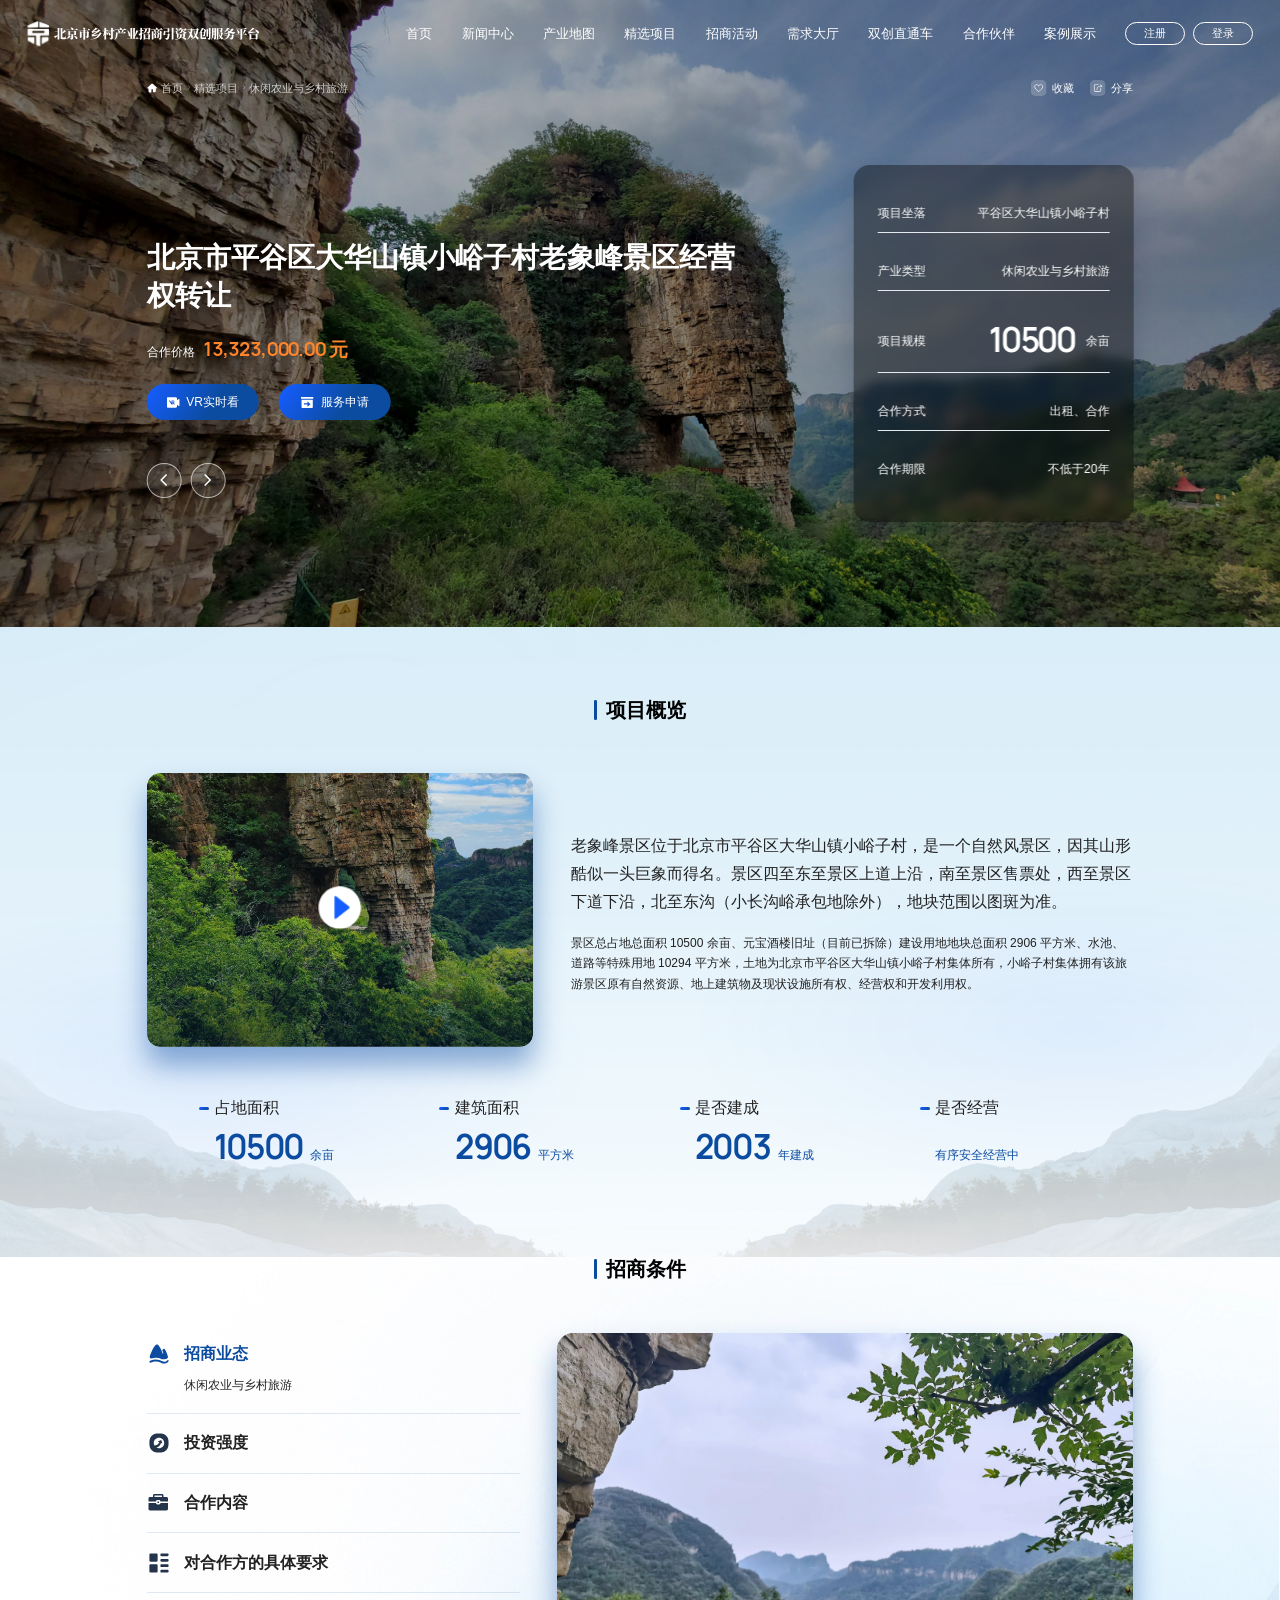
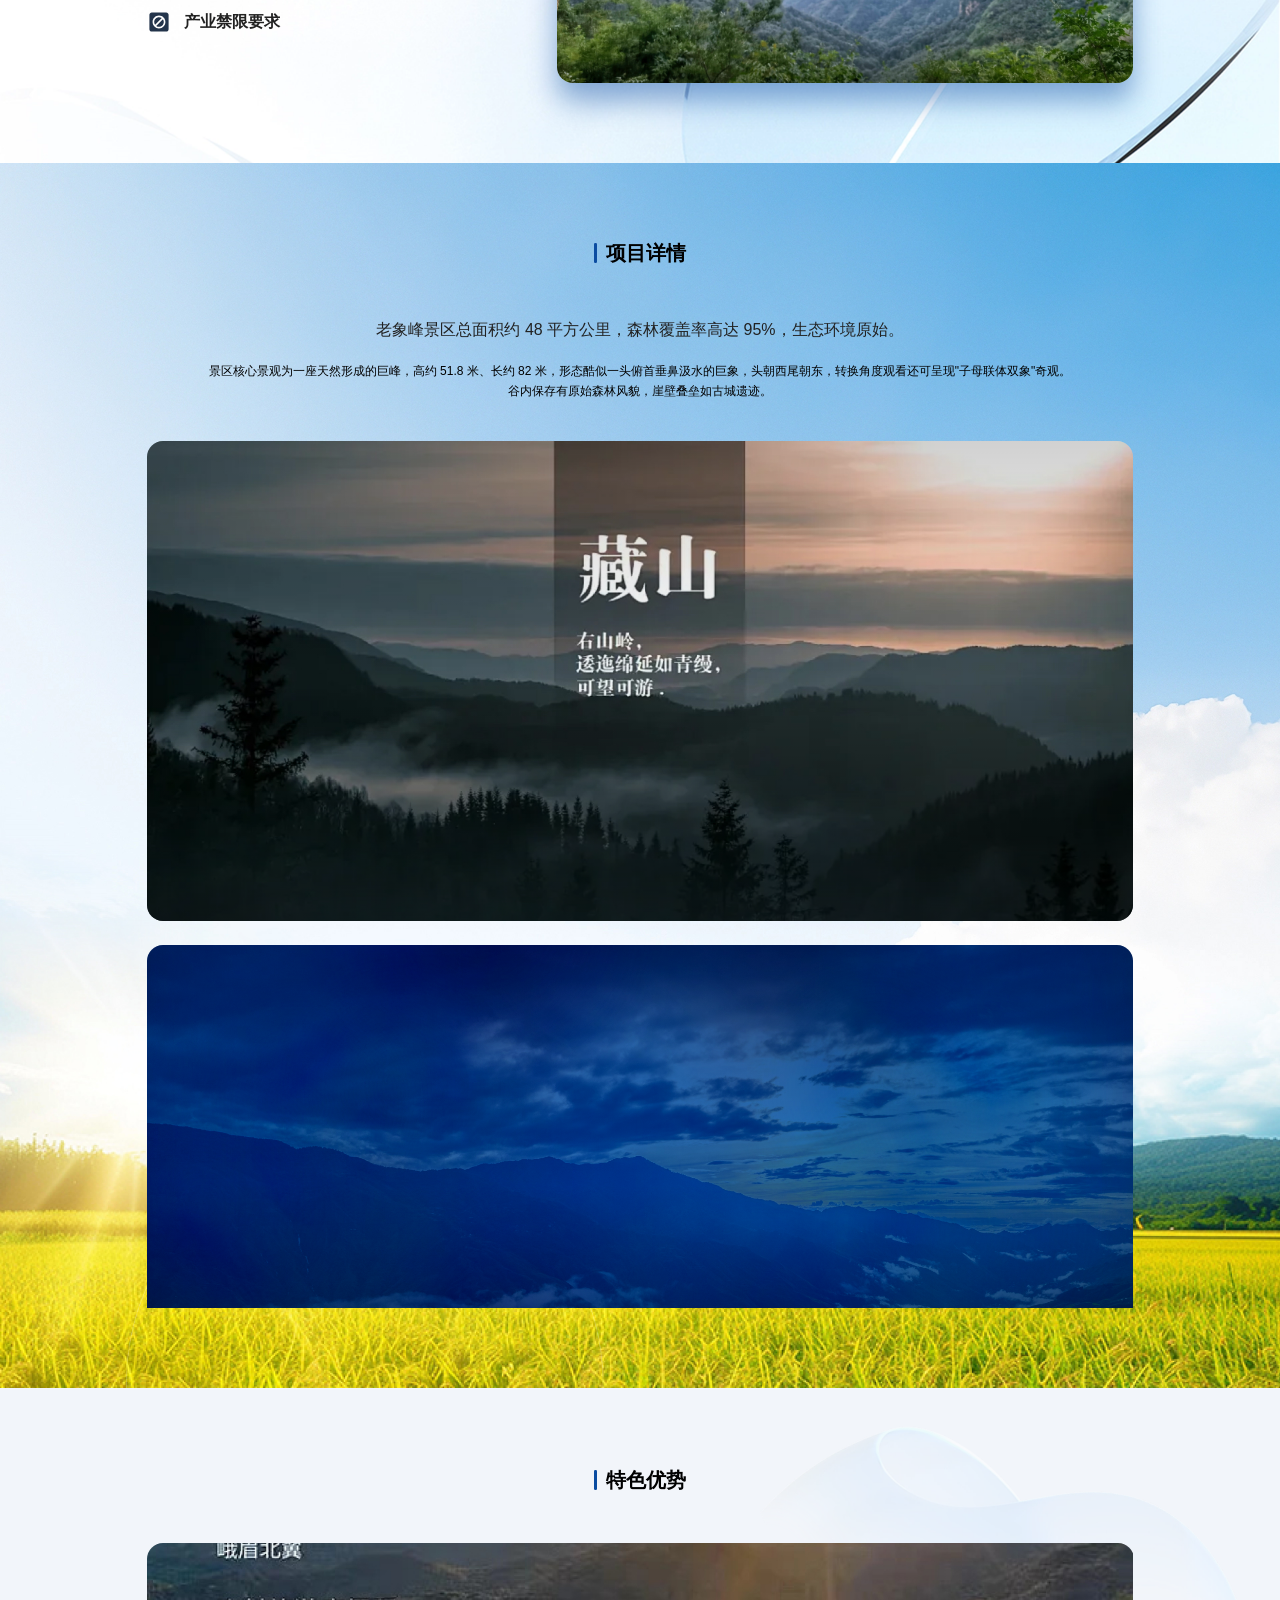
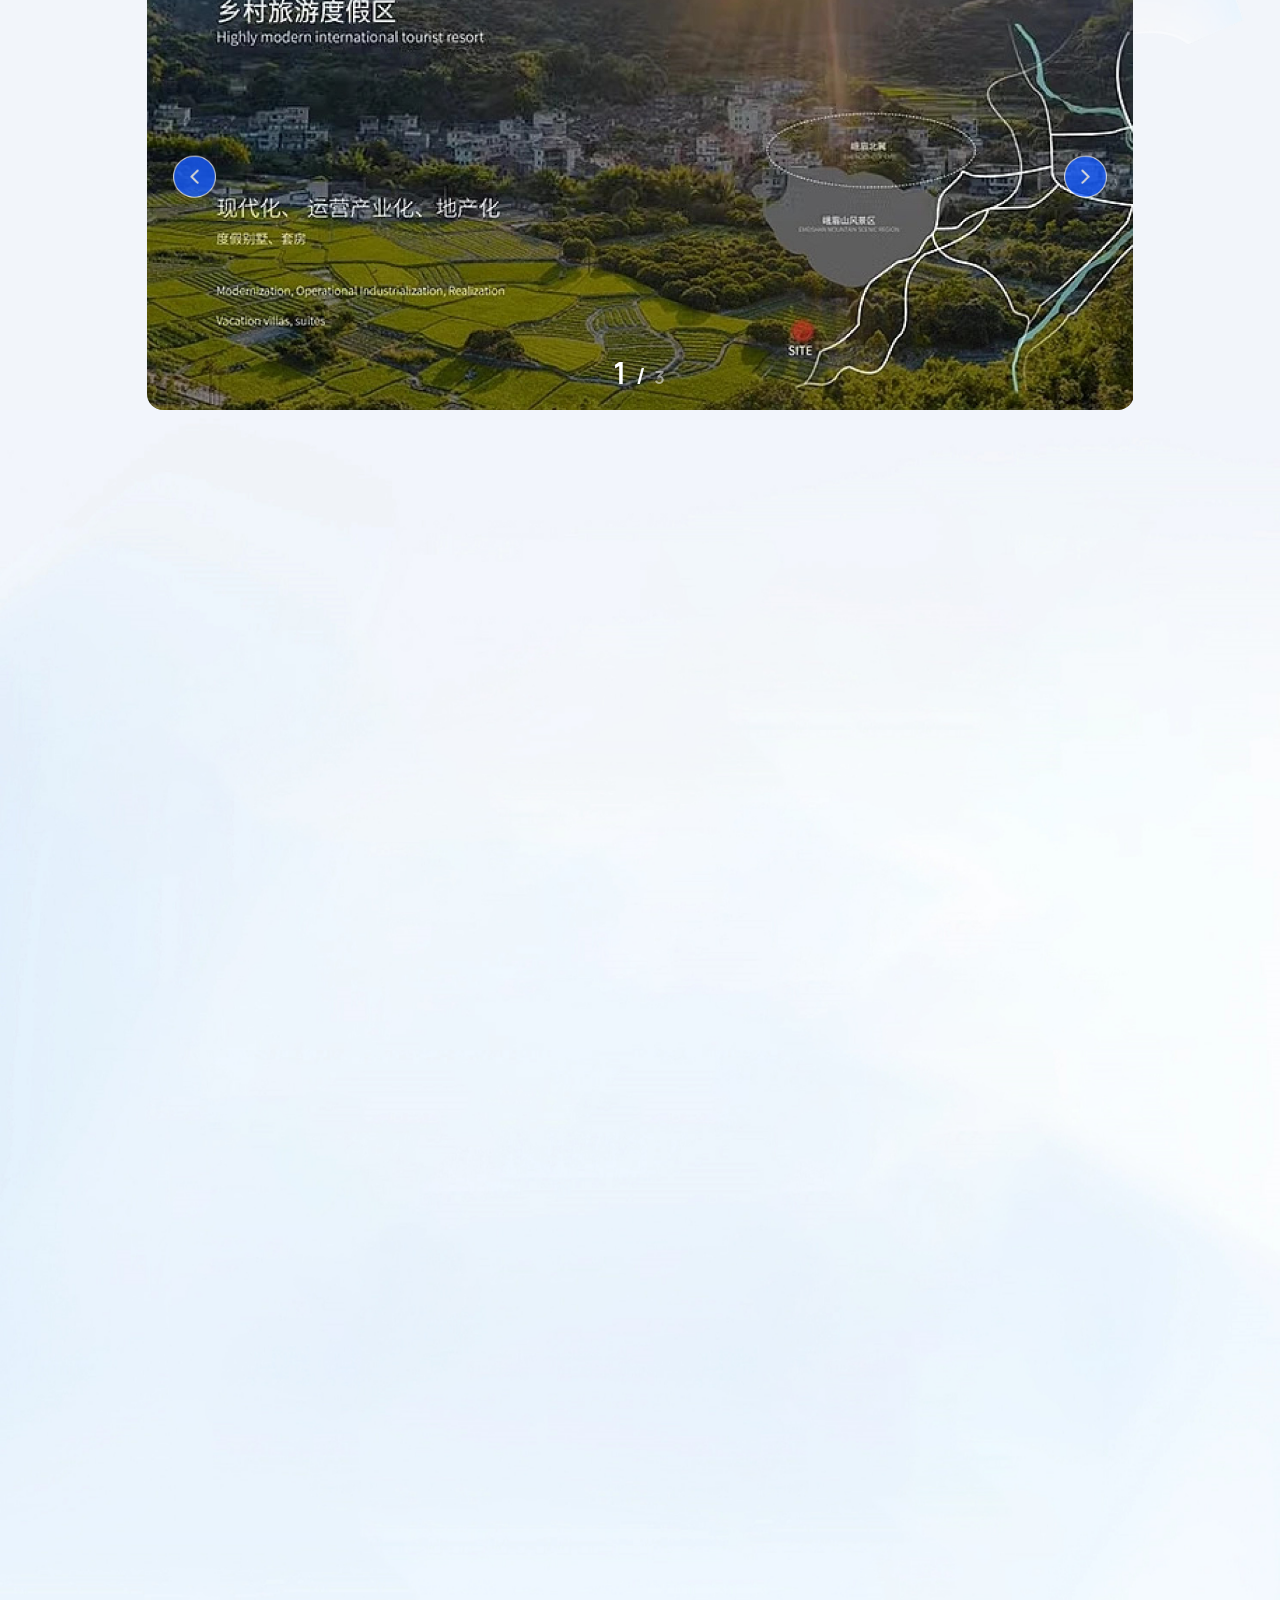
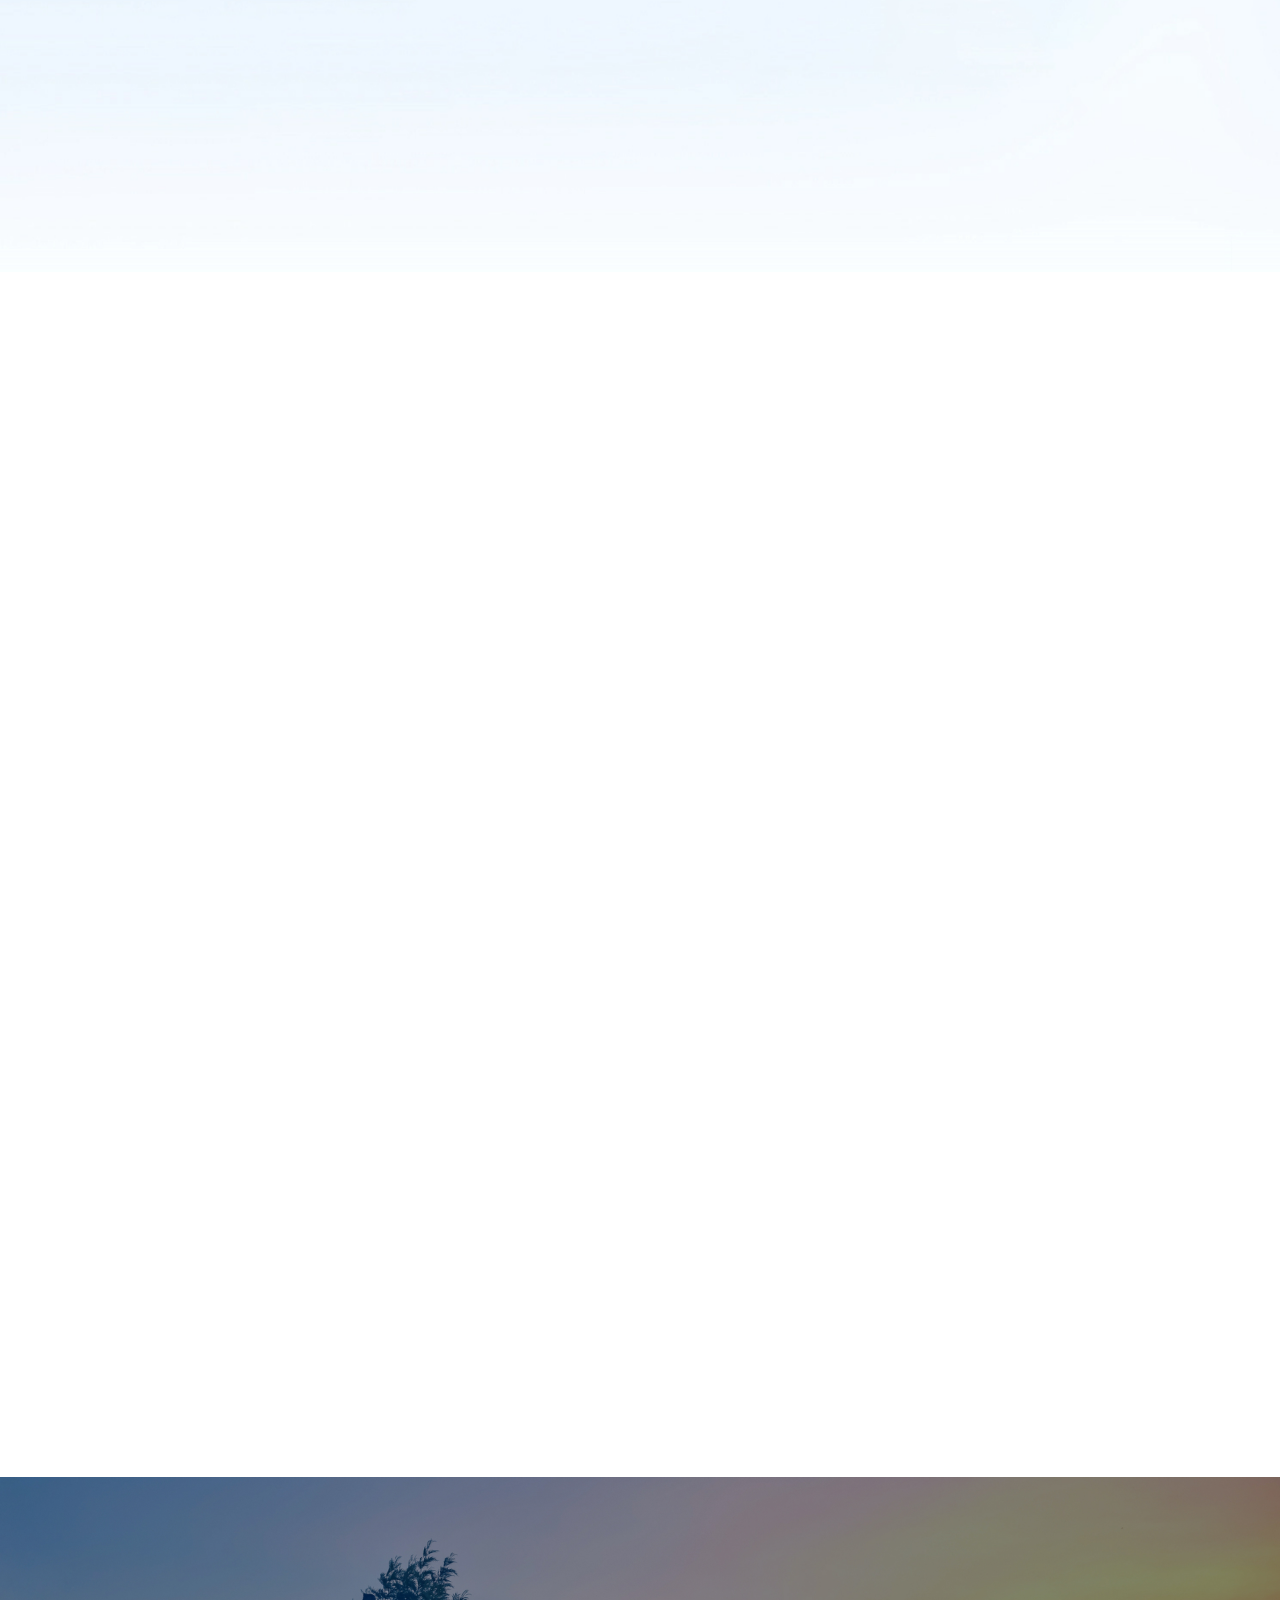
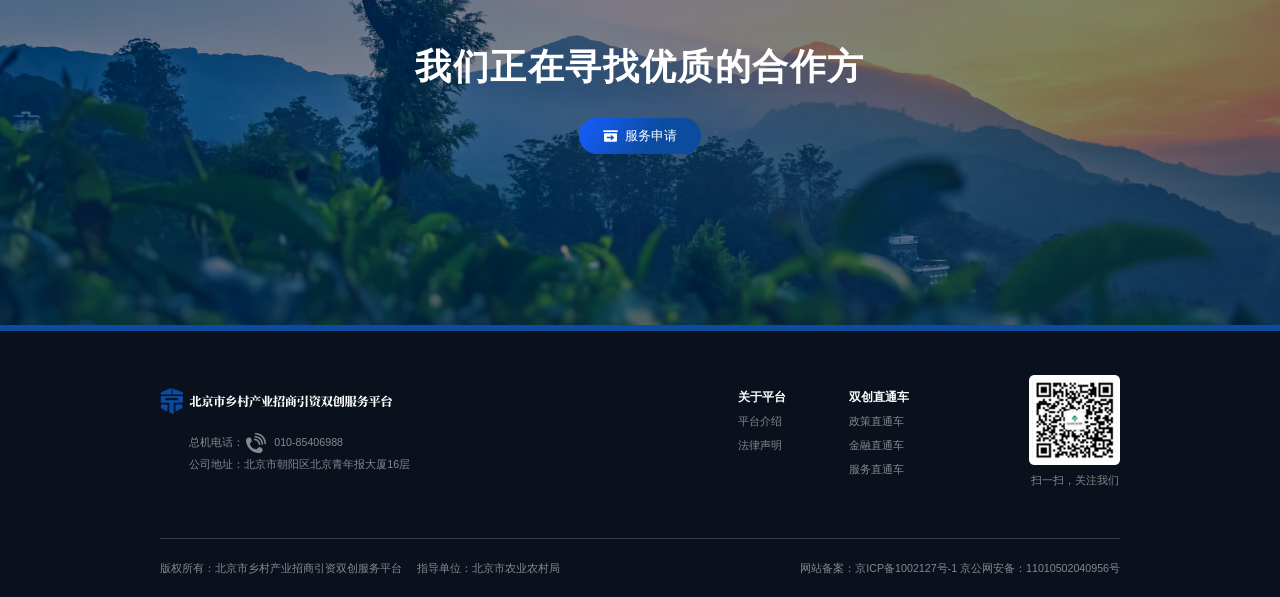
==== commit 9e28540a: "feat: v1.0.0" ====
--- a/leisure_agriculture_detail.html
+++ b/leisure_agriculture_detail.html
@@ -16,6 +16,8 @@
 <link rel="stylesheet" href="css/swiper-bundle.min.css" />
 <link rel="stylesheet" href="css/aos.css" />
 <link rel="stylesheet" href="css/fancybox.css" />
+<link rel="stylesheet" href="css/image-popup.css" />
+<link rel="stylesheet" href="css/video-popup.css" />
 <link rel="stylesheet" href="css/my.css" />
 <link rel="stylesheet" href="css/platform-pages.css" />
 <link rel="stylesheet" href="css/agri-detail.css" />
@@ -70,10 +72,20 @@
 
 <!-- ========== Hero 详情横幅 ========== -->
 <section class="leis_dtl_hero">
-    <div class="leis_dtl_hero_bg">
-        <img src="images/agri-detail/hero-main.jpg" alt="" class="bg_img">
-    </div>
-    <div class="leis_dtl_hero_overlay"></div>
+    <!-- 主图轮播：Swiper，slide 横滑切换 -->
+    <div class="leis_dtl_hero_bg swiper">
+        <div class="swiper-wrapper">
+            <div class="swiper-slide">
+                <img src="images/leisure-detail/ban1.jpg" alt="" class="bg_img">
+            </div>
+            <div class="swiper-slide">
+                <img src="images/leisure-detail/ban1.jpg" alt="" class="bg_img">
+            </div>
+            <div class="swiper-slide">
+                <img src="images/leisure-detail/ban1.jpg" alt="" class="bg_img">
+            </div>
+        </div>
+    </div>
 
     <div class="leis_dtl_hero_inner">
         <!-- 顶部：面包屑 + 收藏/分享 -->
@@ -130,6 +142,16 @@
                         <img src="images/agri-detail/icon-service.svg" alt="">
                         服务申请
                     </a>
+                </div>
+
+                <!-- 主图轮播切换按钮 -->
+                <div class="leis_dtl_hero_arrows">
+                    <button class="leis_dtl_hero_arrow leis_dtl_hero_arrow_prev" aria-label="上一张">
+                        <img src="images/agri-detail/icon-left.svg" alt="">
+                    </button>
+                    <button class="leis_dtl_hero_arrow leis_dtl_hero_arrow_next" aria-label="下一张">
+                        <img src="images/agri-detail/icon-left.svg" alt="">
+                    </button>
                 </div>
             </div>
 
@@ -176,15 +198,15 @@
         <div class="leis_dtl_overview_grid">
             <!-- 左：圆形视频图 -->
             <div class="leis_dtl_overview_left">
-                <img src="images/agri-detail/item1.png" alt="老象峰景区实景">
-                <a href="javascript:;" class="leis_dtl_overview_play" aria-label="播放视频"></a>
+                <img src="images/leisure-detail/section1-item.jpg" alt="老象峰景区实景">
+                <a data-video-popup href="video/oceans.mp4" data-caption="老象峰景区项目视频" class="leis_dtl_overview_play" aria-label="播放视频"></a>
             </div>
             <!-- 右：长段描述 -->
             <div class="leis_dtl_overview_right">
                 <p class="leis_dtl_overview_para">
                     老象峰景区位于北京市平谷区大华山镇小峪子村，是一个自然风景区，因其山形酷似一头巨象而得名。景区四至东至景区上道上沿，南至景区售票处，西至景区下道下沿，北至东沟（小长沟峪承包地除外），地块范围以图斑为准。
                 </p>
-                <p class="leis_dtl_overview_para">
+                <p class="leis_dtl_overview_para leis_dtl_overview_para_2">
                     景区总占地总面积 10500 余亩、元宝酒楼旧址（目前已拆除）建设用地地块总面积 2906 平方米、水池、道路等特殊用地 10294 平方米，土地为北京市平谷区大华山镇小峪子村集体所有，小峪子村集体拥有该旅游景区原有自然资源、地上建筑物及现状设施所有权、经营权和开发利用权。
                 </p>
             </div>
@@ -215,7 +237,10 @@
             </div>
             <div class="leis_dtl_overview_stat">
                 <p class="leis_dtl_overview_stat_label">是否经营</p>
-                <p class="leis_dtl_overview_stat_text">有序安全经营中</p>
+                <div class="leis_dtl_overview_stat_num">
+                    <strong class="leis_dtl_overview_stat_value"></strong>
+                    <span class="leis_dtl_overview_stat_unit">有序安全经营中</span>
+                </div>
             </div>
         </div>
     </div>
@@ -231,43 +256,43 @@
 
         <div class="leis_dtl_invest_grid">
             <ul class="leis_dtl_invest_list">
-                <li class="leis_dtl_invest_item">
+                <li class="leis_dtl_invest_item leis_dtl_invest_item--active" data-idx="1">
                     <div class="leis_dtl_invest_head">
-                        <span class="leis_dtl_invest_icon"><img src="images/agri-detail/icon-site.svg" alt=""></span>
+                        <span class="leis_dtl_invest_icon"><img src="images/leisure-detail/icon-1-act.svg" alt=""></span>
                         <span class="leis_dtl_invest_label">招商业态</span>
                     </div>
                     <div class="leis_dtl_invest_value">休闲农业与乡村旅游</div>
                 </li>
-                <li class="leis_dtl_invest_item">
+                <li class="leis_dtl_invest_item" data-idx="2">
                     <div class="leis_dtl_invest_head">
-                        <span class="leis_dtl_invest_icon"><img src="images/agri-detail/icon-big.svg" alt=""></span>
+                        <span class="leis_dtl_invest_icon"><img src="images/leisure-detail/icon-2.svg" alt=""></span>
                         <span class="leis_dtl_invest_label">投资强度</span>
                     </div>
                     <div class="leis_dtl_invest_value">
                         <strong>1000</strong><span class="unit">万元</span>
                     </div>
                 </li>
-                <li class="leis_dtl_invest_item">
+                <li class="leis_dtl_invest_item" data-idx="3">
                     <div class="leis_dtl_invest_head">
-                        <span class="leis_dtl_invest_icon"><img src="images/agri-detail/icon-service.svg" alt=""></span>
+                        <span class="leis_dtl_invest_icon"><img src="images/leisure-detail/icon-3.svg" alt=""></span>
                         <span class="leis_dtl_invest_label">合作内容</span>
                     </div>
                     <p class="leis_dtl_invest_text">
                         为进一步激活景区潜力，现诚招合作伙伴，拟共同对现有景区实施全方位提升改造，依托景区自然资源，打造集休闲农业、农事体验、乡村旅游于一体的综合性旅游景区。
                     </p>
                 </li>
-                <li class="leis_dtl_invest_item">
+                <li class="leis_dtl_invest_item" data-idx="4">
                     <div class="leis_dtl_invest_head">
-                        <span class="leis_dtl_invest_icon"><img src="images/agri-detail/icon-fav.svg" alt=""></span>
+                        <span class="leis_dtl_invest_icon"><img src="images/leisure-detail/icon-4.svg" alt=""></span>
                         <span class="leis_dtl_invest_label">对合作方的具体要求</span>
                     </div>
                     <p class="leis_dtl_invest_text">
                         合作方需为企业，且注册不低于 2000 万元；在达成初步合意后，合作方需结合景区现状提供完整规划方案。
                     </p>
                 </li>
-                <li class="leis_dtl_invest_item">
+                <li class="leis_dtl_invest_item" data-idx="5">
                     <div class="leis_dtl_invest_head">
-                        <span class="leis_dtl_invest_icon"><img src="images/agri-detail/icon-go.svg" alt=""></span>
+                        <span class="leis_dtl_invest_icon"><img src="images/leisure-detail/icon-5.svg" alt=""></span>
                         <span class="leis_dtl_invest_label">产业禁限要求</span>
                     </div>
                     <p class="leis_dtl_invest_text">
@@ -277,7 +302,7 @@
             </ul>
 
             <div class="leis_dtl_invest_image">
-                <img src="images/agri-detail/section3-banner.jpg" alt="老象峰景区招商">
+                <img src="images/leisure-detail/section2-item.jpg" alt="老象峰景区招商">
             </div>
         </div>
     </div>
@@ -295,33 +320,19 @@
                 <p>老象峰景区总面积约 48 平方公里，森林覆盖率高达 95%，生态环境原始。</p>
                 <p>景区核心景观为一座天然形成的巨峰，高约 51.8 米、长约 82 米，形态酷似一头俯首垂鼻汲水的巨象，头朝西尾朝东，转换角度观看还可呈现"子母联体双象"奇观。谷内保存有原始森林风貌，崖壁叠垒如古城遗迹。</p>
             </div>
-        </div>
-
-        <div class="swiper leis_dtl_detail_swiper">
-            <div class="swiper-wrapper">
-                <div class="swiper-slide">
-                    <img src="images/agri-detail/section3-bg.jpg" alt="藏山">
+
+            <div class="leis_dtl_detail_scroll">
+                <div class="leis_dtl_detail_slide">
+                    <img src="images/leisure-detail/section3-item.jpg" alt="藏山">
                     <div class="leis_dtl_detail_slide_overlay"></div>
-                    <div class="leis_dtl_detail_slide_title">
-                        <strong>藏山</strong>
-                        <span>群山隐秀 · 静观寰宇</span>
-                    </div>
-                </div>
-                <div class="swiper-slide">
+                </div>
+                <div class="leis_dtl_detail_slide">
                     <img src="images/agri-detail/section4-bg.jpg" alt="行游">
                     <div class="leis_dtl_detail_slide_overlay"></div>
-                    <div class="leis_dtl_detail_slide_title">
-                        <strong>行游</strong>
-                        <span>云海林径 · 步入桃源</span>
-                    </div>
-                </div>
-                <div class="swiper-slide">
+                </div>
+                <div class="leis_dtl_detail_slide">
                     <img src="images/agri-detail/section5-bg.jpg" alt="栖境">
                     <div class="leis_dtl_detail_slide_overlay"></div>
-                    <div class="leis_dtl_detail_slide_title">
-                        <strong>栖境</strong>
-                        <span>森系民宿 · 自在栖居</span>
-                    </div>
                 </div>
             </div>
         </div>
@@ -331,7 +342,7 @@
 <!-- ========== 特色优势 ========== -->
 <section class="leis_dtl_advantage">
     <div class="w1480 leis_dtl_advantage_inner" data-aos="fade-up">
-        <div class="leis_dtl_sec_title leis_dtl_sec_title--white">
+        <div class="leis_dtl_sec_title leis_dtl_sec_title--dark">
             <span class="leis_dtl_title_bar"></span>
             <h2>特色优势</h2>
         </div>
@@ -339,158 +350,158 @@
         <div class="swiper leis_dtl_advantage_swiper">
             <div class="swiper-wrapper">
                 <div class="swiper-slide">
-                    <img src="images/agri-detail/section4-banner.jpg" alt="特色优势 1">
+                    <img src="images/leisure-detail/section4-item.jpg" alt="特色优势 1">
                 </div>
                 <div class="swiper-slide">
-                    <img src="images/agri-detail/section3-banner.jpg" alt="特色优势 2">
+                    <img src="images/leisure-detail/section4-item.jpg" alt="特色优势 1">
                 </div>
                 <div class="swiper-slide">
-                    <img src="images/agri-detail/section6-bg.jpg" alt="特色优势 3">
-                </div>
-                <div class="swiper-slide">
-                    <img src="images/agri-detail/section5-bg.jpg" alt="特色优势 4">
-                </div>
-                <div class="swiper-slide">
-                    <img src="images/agri-detail/section7-bg.jpg" alt="特色优势 5">
-                </div>
-            </div>
-        </div>
-
-        <div class="leis_dtl_advantage_ctrls">
+                    <img src="images/leisure-detail/section4-item.jpg" alt="特色优势 1">
+                </div>
+            </div>
             <button class="leis_dtl_advantage_arrow leis_dtl_advantage_arrow--prev" aria-label="上一张">
-                <img src="images/agri-detail/icon-left.svg" alt="">
+                <img src="images/leisure-detail/icon-left.png" alt="">
+            </button>
+            <button class="leis_dtl_advantage_arrow leis_dtl_advantage_arrow--next" aria-label="下一张">
+                <img src="images/leisure-detail/icon-right.png" alt="">
             </button>
             <div class="leis_dtl_advantage_page">
-                <span class="current">1</span>
+                <span class="current"></span>
                 <span> / </span>
-                <span class="total">5</span>
-            </div>
-            <button class="leis_dtl_advantage_arrow leis_dtl_advantage_arrow--next" aria-label="下一张">
-                <img src="images/agri-detail/icon-left.svg" alt="">
-            </button>
+                <span class="total"></span>
+            </div>
         </div>
     </div>
 </section>
 
+<div class="main-content">
 <!-- ========== 项目图集 ========== -->
-<section class="leis_dtl_photos_sec">
-    <div class="w1480" data-aos="fade-up">
-        <div class="leis_dtl_sec_title">
-            <span class="leis_dtl_title_bar"></span>
-            <h2>项目图集</h2>
-        </div>
-
-        <div class="leis_dtl_photos_grid">
-            <div class="leis_dtl_photo_card">
-                <a data-fancybox="leis-gallery" href="images/agri-detail/pro-1.png">
-                    <img src="images/agri-detail/pro-1.png" alt="现场照片">
-                </a>
-                <span class="leis_dtl_photo_label">现场照片</span>
-            </div>
-            <div class="leis_dtl_photo_card">
-                <a data-fancybox="leis-gallery" href="images/agri-detail/pro-2.png">
-                    <img src="images/agri-detail/pro-2.png" alt="鸟瞰图">
-                </a>
-                <span class="leis_dtl_photo_label">鸟瞰图</span>
-            </div>
-        </div>
-
-        <div class="leis_dtl_photos_ctrls">
-            <button class="leis_dtl_photos_arrow leis_dtl_photos_arrow--prev" aria-label="上一张">
-                <img src="images/agri-detail/icon-left.svg" alt="">
-            </button>
-            <div class="leis_dtl_photos_dots">
-                <span class="leis_dtl_photos_dot leis_dtl_photos_dot--active"></span>
-                <span class="leis_dtl_photos_dot"></span>
-                <span class="leis_dtl_photos_dot"></span>
-            </div>
-            <button class="leis_dtl_photos_arrow leis_dtl_photos_arrow--next" aria-label="下一张">
-                <img src="images/agri-detail/icon-left.svg" alt="">
-            </button>
-        </div>
-    </div>
-</section>
-
-<!-- ========== 周边配套 ========== -->
-<section class="leis_dtl_surroundings_sec">
-    <div class="w1480" data-aos="fade-up">
-        <div class="leis_dtl_sec_title">
-            <span class="leis_dtl_title_bar"></span>
-            <h2>周边配套</h2>
-        </div>
-
-        <div class="agri_dtl_map_wrap">
-            <div class="agri_dtl_map_img">
-                <img src="images/agri-detail/map.jpg" alt="周边地图">
-                <div class="agri_dtl_poi_panel">
-                    <div class="agri_dtl_poi_tabs">
-                        <div class="agri_dtl_poi_tab_head flex"></div>
-                        <div class="agri_dtl_poi_sub_tabs flex"></div>
-                        <ul class="agri_dtl_poi_list"></ul>
-                    </div>
-                </div>
-            </div>
-            <p class="agri_dtl_map_disclaimer">*免责声明：与距离相关的数据均来源于百度地图或高德地图等第三方，仅供您参考。</p>
-        </div>
-    </div>
-</section>
-
-<!-- ========== 支持政策 ========== -->
-<section class="leis_dtl_policy_sec">
-    <div class="w1480" data-aos="fade-up">
-        <div class="leis_dtl_sec_title">
-            <span class="leis_dtl_title_bar"></span>
-            <h2>支持政策</h2>
-        </div>
-
-        <div class="leis_dtl_policy_list">
-            <article class="leis_dtl_policy_item">
-                <div class="leis_dtl_policy_thumb">
-                    <img src="images/agri-detail/pro-3.png" alt="">
-                </div>
-                <div class="leis_dtl_policy_body">
-                    <span class="leis_dtl_policy_tag">产业发展政策</span>
-                    <h3 class="leis_dtl_policy_title">北京农村产权交易所 受理出让申请操作规则（试行）</h3>
-                </div>
-                <a href="javascript:;" class="leis_dtl_policy_btn">查看详情</a>
-            </article>
-
-            <article class="leis_dtl_policy_item">
-                <div class="leis_dtl_policy_thumb">
-                    <img src="images/agri-detail/pro-4.png" alt="">
-                </div>
-                <div class="leis_dtl_policy_body">
-                    <span class="leis_dtl_policy_tag">金融支持政策</span>
-                    <h3 class="leis_dtl_policy_title">我国支持科技创新主要税费优惠政策指引</h3>
-                </div>
-                <a href="javascript:;" class="leis_dtl_policy_btn">查看详情</a>
-            </article>
-
-            <article class="leis_dtl_policy_item">
-                <div class="leis_dtl_policy_thumb">
-                    <img src="images/agri-detail/pro-5.png" alt="">
-                </div>
-                <div class="leis_dtl_policy_body">
-                    <span class="leis_dtl_policy_tag">产业发展政策</span>
-                    <h3 class="leis_dtl_policy_title">北京市中小微企业首次贷款贴息实施细则（2026年修订版）</h3>
-                </div>
-                <a href="javascript:;" class="leis_dtl_policy_btn">查看详情</a>
-            </article>
-
-            <article class="leis_dtl_policy_item">
-                <div class="leis_dtl_policy_thumb">
-                    <img src="images/agri-detail/pro-3.png" alt="">
-                </div>
-                <div class="leis_dtl_policy_body">
-                    <span class="leis_dtl_policy_tag">税收政策</span>
-                    <h3 class="leis_dtl_policy_title">科技创新主要税费优惠政策指引（2025年修订版）</h3>
-                </div>
-                <a href="javascript:;" class="leis_dtl_policy_btn">查看详情</a>
-            </article>
-        </div>
-    </div>
-</section>
-
+    <section class="leis_dtl_photos_sec">
+        <div class="w1480" data-aos="fade-up">
+            <div class="leis_dtl_sec_title">
+                <span class="leis_dtl_title_bar"></span>
+                <h2>项目图集</h2>
+            </div>
+
+            <div class="swiper leis_dtl_photos_swiper">
+                <div class="swiper-wrapper">
+                    <div class="swiper-slide">
+                        <div class="leis_dtl_photo_card">
+                            <a data-fancybox="leis-gallery" href="images/agri-detail/pro-1.png">
+                                <img src="images/leisure-detail/section5-item1.jpg" alt="现场照片">
+                            </a>
+                            <span class="leis_dtl_photo_label">现场照片</span>
+                        </div>
+                    </div>
+                    <div class="swiper-slide">
+                        <div class="leis_dtl_photo_card">
+                            <a data-fancybox="leis-gallery" href="images/agri-detail/pro-2.png">
+                                <img src="images/leisure-detail/section5-item2.jpg" alt="鸟瞰图">
+                            </a>
+                            <span class="leis_dtl_photo_label">鸟瞰图</span>
+                        </div>
+                    </div>
+                </div>
+            </div>
+
+            <div class="leis_dtl_photos_ctrls">
+                <button class="leis_dtl_photos_arrow leis_dtl_photos_arrow--prev" aria-label="上一张">
+                    <img class="leis_dtl_photos_arrow_normal" src="images/agri-detail/icon-left.png" alt="">
+                    <img class="leis_dtl_photos_arrow_active" src="images/agri-detail/icon-right-active.png" alt="">
+                </button>
+                <div class="leis_dtl_photos_dots"></div>
+                <button class="leis_dtl_photos_arrow leis_dtl_photos_arrow--next" aria-label="下一张">
+                    <img class="leis_dtl_photos_arrow_normal" src="images/agri-detail/icon-left.png" alt="">
+                    <img class="leis_dtl_photos_arrow_active" src="images/agri-detail/icon-right-active.png" alt="">
+                </button>
+            </div>
+        </div>
+    </section>
+
+    <!-- ========== 周边配套 ========== -->
+    <section class="leis_dtl_surroundings_sec">
+        <div class="w1480" data-aos="fade-up">
+            <div class="leis_dtl_sec_title">
+                <span class="leis_dtl_title_bar"></span>
+                <h2>周边配套</h2>
+            </div>
+
+            <div class="agri_dtl_map_wrap">
+                <div class="agri_dtl_map_img">
+                    <img src="images/agri-detail/map.jpg" alt="周边地图">
+                    <div class="agri_dtl_poi_panel">
+                        <div class="agri_dtl_poi_tabs">
+                            <div class="agri_dtl_poi_tab_head flex"></div>
+                            <div class="agri_dtl_poi_sub_tabs flex"></div>
+                            <ul class="agri_dtl_poi_list"></ul>
+                        </div>
+                    </div>
+                </div>
+                <p class="agri_dtl_map_disclaimer">*免责声明：与距离相关的数据均来源于百度地图或高德地图等第三方，仅供您参考。</p>
+            </div>
+        </div>
+    </section>
+
+    <!-- ========== 支持政策 ========== -->
+    <section class="leis_dtl_policy_sec">
+        <div class="w1480" data-aos="fade-up">
+            <div class="leis_dtl_sec_title">
+                <span class="leis_dtl_title_bar"></span>
+                <h2>支持政策</h2>
+            </div>
+
+            <div class="leis_dtl_policy_list">
+                <article class="leis_dtl_policy_item">
+                    <div class="leis_dtl_policy_thumb">
+                        <img src="images/leisure-detail/icon-list.svg" alt="" class="leis_dtl_policy_thumb_normal">
+                        <img src="images/leisure-detail/icon-list-act.svg" alt="" class="leis_dtl_policy_thumb_act">
+                    </div>
+                    <div class="leis_dtl_policy_body">
+                        <span class="leis_dtl_policy_tag">产业发展政策</span>
+                        <h3 class="leis_dtl_policy_title">北京农村产权交易所 受理出让申请操作规则（试行）</h3>
+                    </div>
+                    <a href="javascript:;" class="leis_dtl_policy_btn">查看详情</a>
+                </article>
+
+                <article class="leis_dtl_policy_item">
+                    <div class="leis_dtl_policy_thumb">
+                        <img src="images/leisure-detail/icon-list.svg" alt="" class="leis_dtl_policy_thumb_normal">
+                        <img src="images/leisure-detail/icon-list-act.svg" alt="" class="leis_dtl_policy_thumb_act">
+                    </div>
+                    <div class="leis_dtl_policy_body">
+                        <span class="leis_dtl_policy_tag">金融支持政策</span>
+                        <h3 class="leis_dtl_policy_title">我国支持科技创新主要税费优惠政策指引</h3>
+                    </div>
+                    <a href="javascript:;" class="leis_dtl_policy_btn">查看详情</a>
+                </article>
+
+                <article class="leis_dtl_policy_item">
+                    <div class="leis_dtl_policy_thumb">
+                        <img src="images/leisure-detail/icon-list.svg" alt="" class="leis_dtl_policy_thumb_normal">
+                        <img src="images/leisure-detail/icon-list-act.svg" alt="" class="leis_dtl_policy_thumb_act">
+                    </div>
+                    <div class="leis_dtl_policy_body">
+                        <span class="leis_dtl_policy_tag">产业发展政策</span>
+                        <h3 class="leis_dtl_policy_title">北京市中小微企业首次贷款贴息实施细则（2026年修订版）</h3>
+                    </div>
+                    <a href="javascript:;" class="leis_dtl_policy_btn">查看详情</a>
+                </article>
+
+                <article class="leis_dtl_policy_item">
+                    <div class="leis_dtl_policy_thumb">
+                        <img src="images/leisure-detail/icon-list.svg" alt="" class="leis_dtl_policy_thumb_normal">
+                        <img src="images/leisure-detail/icon-list-act.svg" alt="" class="leis_dtl_policy_thumb_act">
+                    </div>
+                    <div class="leis_dtl_policy_body">
+                        <span class="leis_dtl_policy_tag">税收政策</span>
+                        <h3 class="leis_dtl_policy_title">科技创新主要税费优惠政策指引（2025年修订版）</h3>
+                    </div>
+                    <a href="javascript:;" class="leis_dtl_policy_btn">查看详情</a>
+                </article>
+            </div>
+        </div>
+    </section>
+</div>
 <!-- ========== 相关推荐项目 ========== -->
 <section class="leis_dtl_related_sec">
     <div class="w1480" data-aos="fade-up">
@@ -500,69 +511,85 @@
         </div>
 
         <div class="leis_dtl_related_grid">
-            <article class="leis_dtl_related_card">
+            <a href="javascript:;" class="leis_dtl_related_card">
                 <div class="leis_dtl_related_thumb">
-                    <img src="images/agri-detail/section3-banner.jpg" alt="">
-                </div>
-                <div class="leis_dtl_related_more"></div>
+                    <img src="images/leisure-detail/fo-item1.jpg" alt="">
+                </div>
                 <div class="leis_dtl_related_overlay">
-                    <h3>北京市朝阳区十八里店乡老君堂村康化路南侧8008号24005.89平方米房屋及5.02亩院落出租</h3>
+                    <div class="leis_dtl_related_overlay_title">
+                        <h3 title="北京市朝阳区十八里店乡老君堂村康化路南侧8008号24005.89平方米房屋及5.02亩院落出租">北京市朝阳区十八里店乡老君堂村康化路南侧8008号24005.89平方米房屋及5.02亩院落出租</h3>
+                        <div class="leis_dtl_related_more">
+                            <img src="images/leisure-detail/icon-link.svg" alt="">
+                        </div>
+                    </div>
                     <div class="leis_dtl_related_meta">
-                        <span class="leis_dtl_related_meta_item"><span class="label">项目类别：</span>休闲农业与乡村旅游</span>
-                        <span class="leis_dtl_related_meta_item"><span class="label">拟出让方式：</span>出租</span>
-                        <span class="leis_dtl_related_meta_item"><span class="label">拟项目规模：</span>24005.89平米</span>
-                        <span class="leis_dtl_related_meta_item"><span class="label">拟出让价格：</span><span class="price_value">14,8740.00 元</span></span>
-                    </div>
-                </div>
-            </article>
-
-            <article class="leis_dtl_related_card">
+                        <span class="leis_dtl_related_meta_item leis_dtl_meta_category"><span class="label">项目类别：</span>休闲农业与乡村旅游</span>
+                        <span class="leis_dtl_related_meta_item leis_dtl_meta_scale"><span class="label">拟项目规模：</span>24005.89平米</span>
+                        <span class="leis_dtl_related_meta_item leis_dtl_meta_transfer"><span class="label">拟出让方式：</span>出租</span>
+                        <span class="leis_dtl_related_meta_item leis_dtl_meta_price"><span class="label">拟出让价格：</span><span class="price_value">14,8740.00元</span></span>
+                    </div>
+                </div>
+            </a>
+
+            <a href="javascript:;" class="leis_dtl_related_card">
                 <div class="leis_dtl_related_thumb">
-                    <img src="images/agri-detail/section4-banner.jpg" alt="">
-                </div>
-                <div class="leis_dtl_related_more"></div>
+                    <img src="images/leisure-detail/fo-item1.jpg" alt="">
+                </div>
                 <div class="leis_dtl_related_overlay">
-                    <h3>密云区巨各庄镇北霍各庄村（300亩）涉农土地流转其他农用地出租</h3>
+                    <div class="leis_dtl_related_overlay_title">
+                        <h3 title="密云区巨各庄镇北霍各庄村（300亩）涉农土地流转其他农用地出租">密云区巨各庄镇北霍各庄村（300亩）涉农土地流转其他农用地出租</h3>
+                        <div class="leis_dtl_related_more">
+                            <img src="images/leisure-detail/icon-link.svg" alt="">
+                        </div>
+                    </div>
                     <div class="leis_dtl_related_meta">
-                        <span class="leis_dtl_related_meta_item"><span class="label">项目类别：</span>休闲农业与乡村旅游</span>
-                        <span class="leis_dtl_related_meta_item"><span class="label">拟出让方式：</span>出租</span>
-                        <span class="leis_dtl_related_meta_item"><span class="label">拟项目规模：</span>300亩</span>
-                        <span class="leis_dtl_related_meta_item"><span class="label">拟出让价格：</span><span class="price_value">面议</span></span>
-                    </div>
-                </div>
-            </article>
-
-            <article class="leis_dtl_related_card">
+                        <span class="leis_dtl_related_meta_item leis_dtl_meta_category"><span class="label">项目类别：</span>休闲农业与乡村旅游</span>
+                        <span class="leis_dtl_related_meta_item leis_dtl_meta_scale"><span class="label">拟项目规模：</span>300亩</span>
+                        <span class="leis_dtl_related_meta_item leis_dtl_meta_transfer"><span class="label">拟出让方式：</span>出租</span>
+                        <span class="leis_dtl_related_meta_item leis_dtl_meta_price"><span class="label">拟出让价格：</span><span class="price_value">面议</span></span>
+                    </div>
+                </div>
+            </a>
+
+            <a href="javascript:;" class="leis_dtl_related_card">
                 <div class="leis_dtl_related_thumb">
-                    <img src="images/agri-detail/section5-bg.jpg" alt="">
-                </div>
-                <div class="leis_dtl_related_more"></div>
+                    <img src="images/leisure-detail/fo-item1.jpg" alt="">
+                </div>
                 <div class="leis_dtl_related_overlay">
-                    <h3>房山区良乡镇后石羊村（102亩）涉农土地流转其他农用地出租</h3>
+                    <div class="leis_dtl_related_overlay_title">
+                        <h3 title="房山区良乡镇后石羊村（102亩）涉农土地流转其他农用地出租">房山区良乡镇后石羊村（102亩）涉农土地流转其他农用地出租</h3>
+                        <div class="leis_dtl_related_more">
+                            <img src="images/leisure-detail/icon-link.svg" alt="">
+                        </div>
+                    </div>
                     <div class="leis_dtl_related_meta">
-                        <span class="leis_dtl_related_meta_item"><span class="label">项目类别：</span>休闲农业与乡村旅游</span>
-                        <span class="leis_dtl_related_meta_item"><span class="label">拟出让方式：</span>出租</span>
-                        <span class="leis_dtl_related_meta_item"><span class="label">拟项目规模：</span>102亩</span>
-                        <span class="leis_dtl_related_meta_item"><span class="label">拟出让价格：</span><span class="price_value">面议</span></span>
-                    </div>
-                </div>
-            </article>
-
-            <article class="leis_dtl_related_card">
+                        <span class="leis_dtl_related_meta_item leis_dtl_meta_category"><span class="label">项目类别：</span>休闲农业与乡村旅游</span>
+                        <span class="leis_dtl_related_meta_item leis_dtl_meta_scale"><span class="label">拟项目规模：</span>102亩</span>
+                        <span class="leis_dtl_related_meta_item leis_dtl_meta_transfer"><span class="label">拟出让方式：</span>出租</span>
+                        <span class="leis_dtl_related_meta_item leis_dtl_meta_price"><span class="label">拟出让价格：</span><span class="price_value">面议</span></span>
+                    </div>
+                </div>
+            </a>
+
+            <a href="javascript:;" class="leis_dtl_related_card">
                 <div class="leis_dtl_related_thumb">
-                    <img src="images/agri-detail/section6-bg.jpg" alt="">
-                </div>
-                <div class="leis_dtl_related_more"></div>
+                    <img src="images/leisure-detail/fo-item1.jpg" alt="">
+                </div>
                 <div class="leis_dtl_related_overlay">
-                    <h3>密云区东邵渠镇东葫芦峪村（40亩）涉农实物资产房地产场院合作</h3>
+                    <div class="leis_dtl_related_overlay_title">
+                        <h3 title="密云区东邵渠镇东葫芦峪村（40亩）涉农实物资产房地产场院合作">密云区东邵渠镇东葫芦峪村（40亩）涉农实物资产房地产场院合作</h3>
+                        <div class="leis_dtl_related_more">
+                            <img src="images/leisure-detail/icon-link.svg" alt="">
+                        </div>
+                    </div>
                     <div class="leis_dtl_related_meta">
-                        <span class="leis_dtl_related_meta_item"><span class="label">项目类别：</span>休闲农业与乡村旅游</span>
-                        <span class="leis_dtl_related_meta_item"><span class="label">拟出让方式：</span>合作</span>
-                        <span class="leis_dtl_related_meta_item"><span class="label">拟项目规模：</span>40亩</span>
-                        <span class="leis_dtl_related_meta_item"><span class="label">拟出让价格：</span><span class="price_value">面议</span></span>
-                    </div>
-                </div>
-            </article>
+                        <span class="leis_dtl_related_meta_item leis_dtl_meta_category"><span class="label">项目类别：</span>休闲农业与乡村旅游</span>
+                        <span class="leis_dtl_related_meta_item leis_dtl_meta_scale"><span class="label">拟项目规模：</span>40亩</span>
+                        <span class="leis_dtl_related_meta_item leis_dtl_meta_transfer"><span class="label">拟出让方式：</span>合作</span>
+                        <span class="leis_dtl_related_meta_item leis_dtl_meta_price"><span class="label">拟出让价格：</span><span class="price_value">面议</span></span>
+                    </div>
+                </div>
+            </a>
         </div>
     </div>
 </section>
@@ -627,6 +654,8 @@
 <script src="js/swiper-bundle.min.js"></script>
 <script src="js/aos.js"></script>
 <script src="js/fancybox.umd.js"></script>
+<script src="js/image-popup.js"></script>
+<script src="js/video-popup.js"></script>
 <script src="js/my.js"></script>
 <script src="js/platform-pages.js"></script>
 <script src="js/leisure-detail.js"></script>
--- a/css/image-popup.css
+++ b/css/image-popup.css
@@ -0,0 +1,227 @@
+/* ============================================================
+   image-popup.css —— 通用图集弹窗（覆盖 Fancybox v5 默认 UI）
+   设计稿：项目图集-弹窗 (Figma node 562:5660)
+   - 黑色 80% 蒙层
+   - 左上角浅白计数器 "X / Y"
+   - 右上角深色条 (#292929) 仅 [下载] [关闭] 两个按钮
+   - 左右圆形蓝色导航按钮 (#165DFF + 1.25px 白描边)
+   - 图片 24px 圆角
+   - 底部白色 caption
+   依赖：Fancybox v5 (css/fancybox.css 之后引入)
+   ============================================================ */
+
+/* ----------------------------------------------------------
+   1) 背景蒙层：纯黑 80%
+---------------------------------------------------------- */
+.fancybox__container {
+    --fancybox-bg: rgba(0, 0, 0, 0.8);
+    --fancybox-color: #fff;
+    --fancybox-hover-color: #fff;
+}
+
+/* ----------------------------------------------------------
+   2) 顶部 toolbar：左计数器、右深色按钮条
+   设为绝对定位浮在顶部，这样图片与左右导航按钮均以整个视口为中心，
+   与 Figma 设计稿（按钮垂直居中于 1080 视口）保持一致。
+---------------------------------------------------------- */
+.fancybox__toolbar {
+    position: absolute;
+    top: 0;
+    left: 0;
+    right: 0;
+    padding: 0;
+    background: transparent;
+    text-shadow: none;
+    pointer-events: none;
+}
+
+.fancybox__toolbar > * { pointer-events: auto; }
+
+.fancybox__toolbar__column.is-left {
+    padding: 17px 30px;
+    flex-grow: 1;
+}
+
+.fancybox__toolbar__column.is-middle { display: none; }
+
+.fancybox__toolbar__column.is-right {
+    background: #292929;
+    padding: 0;
+    flex-grow: 0;
+    flex-wrap: nowrap;
+    align-self: flex-start;
+}
+
+/* 计数器 "X / Y" */
+.fancybox__infobar {
+    color: #fff;
+    opacity: 0.5;
+    font-size: 16px;
+    line-height: 32px;
+    font-weight: 400;
+    background: transparent !important;
+    padding: 0;
+    text-shadow: none;
+    user-select: none;
+}
+
+/* 右上角按钮（下载 / 关闭） */
+.fancybox__toolbar .f-button {
+    --f-button-width: 44px;
+    --f-button-height: 44px;
+    --f-button-bg: transparent;
+    --f-button-hover-bg: rgba(255, 255, 255, 0.12);
+    --f-button-active-bg: rgba(255, 255, 255, 0.18);
+    --f-button-color: #fff;
+    --f-button-hover-color: #fff;
+    --f-button-svg-width: 20px;
+    --f-button-svg-height: 20px;
+    --f-button-svg-stroke-width: 2;
+    --f-button-svg-filter: none;
+    border-radius: 0;
+    border: 0;
+}
+
+.fancybox__toolbar .f-button svg {
+    stroke: #fff;
+    fill: none;
+}
+
+/* ----------------------------------------------------------
+   3) 左右导航按钮：圆形蓝色 + 白描边
+---------------------------------------------------------- */
+.fancybox__nav {
+    --f-button-width: 52px;
+    --f-button-height: 52px;
+    --f-button-border-radius: 50%;
+    --f-button-bg: #165DFF;
+    --f-button-hover-bg: #0B4CA1;
+    --f-button-active-bg: #0B4CA1;
+    --f-button-color: #fff;
+    --f-button-hover-color: #fff;
+    --f-button-svg-filter: none;
+    --f-button-svg-disabled-opacity: 0.5;
+    --f-button-next-pos: 24px;
+    --f-button-prev-pos: 24px;
+}
+
+.fancybox__nav .f-button.is-prev,
+.fancybox__nav .f-button.is-next {
+    border: 1.25px solid #fff !important;
+    box-shadow: 0 4px 12px rgba(0, 0, 0, 0.25);
+    /* 用 flex 居中 ::after 图标 */
+    display: flex !important;
+    align-items: center;
+    justify-content: center;
+}
+
+.fancybox__nav .f-button.is-prev:hover,
+.fancybox__nav .f-button.is-next:hover {
+    background-color: #0B4CA1 !important;
+    border-color: #fff !important;
+}
+
+/* 隐藏 Fancybox 默认的内联 SVG（默认那个偏小且形状奇怪），改用项目内置的干净 chevron 图标 */
+.fancybox__nav .f-button.is-prev svg,
+.fancybox__nav .f-button.is-next svg {
+    display: none !important;
+}
+
+.fancybox__nav .f-button.is-prev::after,
+.fancybox__nav .f-button.is-next::after {
+    content: '';
+    display: block;
+    width: 24px;
+    height: 24px;
+    background-repeat: no-repeat;
+    background-position: center;
+    background-size: contain;
+    pointer-events: none;
+}
+
+.fancybox__nav .f-button.is-prev::after {
+    background-image: url('../images/agri-detail/icon-left.svg');
+}
+
+.fancybox__nav .f-button.is-next::after {
+    background-image: url('../images/agri-detail/icon-right.svg');
+}
+
+.fancybox__nav .f-button[disabled]::after { opacity: 0.5; }
+
+/* ----------------------------------------------------------
+   4) 图片：24px 圆角
+---------------------------------------------------------- */
+.fancybox__slide.has-image > .fancybox__content {
+    border-radius: 24px;
+    overflow: hidden;
+    box-shadow: none;
+}
+
+.fancybox__slide.has-image > .fancybox__content > picture > img,
+.fancybox__slide.has-image > .fancybox__content > img,
+.fancybox-image {
+    border-radius: 24px;
+}
+
+/* 隐藏 slide 内置的右上角小关闭按钮（has-close-btn 兜底） */
+.fancybox__slide > .f-button.is-close-btn,
+.fancybox__content > .f-button.is-close-btn { display: none !important; }
+
+/* 防止 .has-close-btn 类自动留出 40px 顶部内边距 */
+.fancybox__container:not(.is-compact) .fancybox__slide.has-close-btn { padding-top: 0; }
+
+/* ----------------------------------------------------------
+   5) 底部 caption（白色文本）
+---------------------------------------------------------- */
+.fancybox__caption {
+    color: #fff;
+    font-size: 20px;
+    font-weight: 500;
+    line-height: 32px;
+    padding: 14px 0 4px;
+    text-align: center;
+    text-shadow: 0 1px 2px rgba(0, 0, 0, 0.4);
+    opacity: 1;
+}
+
+.is-compact .fancybox__footer { background: transparent; }
+.is-compact .fancybox__footer .fancybox__caption { padding: 12px; }
+
+/* ----------------------------------------------------------
+   6) 移动端适配（≤767px）
+---------------------------------------------------------- */
+@media (max-width: 767px) {
+    .fancybox__toolbar__column.is-left { padding: 10px 16px; }
+
+    .fancybox__infobar { font-size: 14px; line-height: 24px; }
+
+    .fancybox__toolbar .f-button {
+        --f-button-width: 36px;
+        --f-button-height: 36px;
+        --f-button-svg-width: 18px;
+        --f-button-svg-height: 18px;
+    }
+
+    .fancybox__nav {
+        --f-button-width: 40px;
+        --f-button-height: 40px;
+        --f-button-next-pos: 8px;
+        --f-button-prev-pos: 8px;
+    }
+
+    .fancybox__nav .f-button.is-prev::after,
+    .fancybox__nav .f-button.is-next::after {
+        width: 18px;
+        height: 18px;
+    }
+
+    .fancybox__caption {
+        font-size: 15px;
+        line-height: 22px;
+        padding: 10px 12px 4px;
+    }
+
+    .fancybox__slide.has-image > .fancybox__content { border-radius: 12px; }
+    .fancybox-image { border-radius: 12px; }
+}
--- a/css/video-popup.css
+++ b/css/video-popup.css
@@ -0,0 +1,189 @@
+/* ============================================================
+   video-popup.css —— 通用视频弹窗（自包含、不依赖 Fancybox）
+
+   视觉与 image-popup 保持一致：
+   - 黑色 80% 蒙层
+   - 右上角深色条 (#292929) [下载] [关闭] 两个按钮
+   - 视频 24px 圆角，水平垂直居中
+   - 底部白色 caption
+   ============================================================ */
+
+.video-popup {
+    position: fixed;
+    inset: 0;
+    z-index: 9999;
+    display: none;
+    align-items: center;
+    justify-content: center;
+    pointer-events: none;
+}
+
+.video-popup.is-open {
+    display: flex;
+    pointer-events: auto;
+}
+
+/* ----------------------------------------------------------
+   1) 蒙层（80% 黑）
+---------------------------------------------------------- */
+.video-popup__overlay {
+    position: absolute;
+    inset: 0;
+    background: rgba(0, 0, 0, 0.8);
+    cursor: pointer;
+}
+
+/* ----------------------------------------------------------
+   2) 右上角深色条 + [下载] [关闭]
+---------------------------------------------------------- */
+.video-popup__toolbar {
+    position: absolute;
+    top: 0;
+    right: 0;
+    display: flex;
+    align-items: center;
+    background: #292929;
+    z-index: 2;
+}
+
+.video-popup__btn {
+    width: 44px;
+    height: 44px;
+    display: inline-flex;
+    align-items: center;
+    justify-content: center;
+    background: transparent;
+    border: 0;
+    padding: 0;
+    margin: 0;
+    cursor: pointer;
+    color: #fff;
+    text-decoration: none;
+    transition: background .15s ease;
+}
+
+.video-popup__btn:hover {
+    background: rgba(255, 255, 255, 0.12);
+}
+
+.video-popup__btn:active {
+    background: rgba(255, 255, 255, 0.18);
+}
+
+.video-popup__btn svg {
+    display: block;
+    pointer-events: none;
+}
+
+/* ----------------------------------------------------------
+   3) 视频舞台：居中、24px 圆角、自适应
+---------------------------------------------------------- */
+.video-popup__stage {
+    position: relative;
+    z-index: 1;
+    width: min(1100px, 86vw);
+    max-height: calc(100vh - 120px);
+    display: flex;
+    flex-direction: column;
+    align-items: center;
+}
+
+.video-popup__video {
+    width: 100%;
+    max-height: calc(100vh - 160px);
+    border-radius: 24px;
+    background: #000;
+    box-shadow: 0 12px 40px rgba(0, 0, 0, 0.4);
+    display: block;
+    object-fit: contain;
+    outline: none;
+}
+
+/* ----------------------------------------------------------
+   4) 错误提示（视频加载失败时显示）
+---------------------------------------------------------- */
+.video-popup__error {
+    display: none;
+    width: 100%;
+    min-height: 360px;
+    max-height: calc(100vh - 160px);
+    border-radius: 24px;
+    background: #1a1a1a;
+    color: #fff;
+    align-items: center;
+    justify-content: center;
+    flex-direction: column;
+    gap: 16px;
+    padding: 40px 24px;
+    box-shadow: 0 12px 40px rgba(0, 0, 0, 0.4);
+    text-align: center;
+}
+
+.video-popup__error-icon {
+    color: rgba(255, 255, 255, 0.7);
+}
+
+.video-popup__error-text {
+    margin: 0;
+    font-size: 18px;
+    line-height: 28px;
+    color: rgba(255, 255, 255, 0.85);
+}
+
+.video-popup.has-error .video-popup__video { display: none; }
+.video-popup.has-error .video-popup__error { display: flex; }
+.video-popup.has-error [data-vp-download] { display: none; }
+
+/* ----------------------------------------------------------
+   5) 底部 caption（白色文本）
+---------------------------------------------------------- */
+.video-popup__caption {
+    color: #fff;
+    font-size: 20px;
+    font-weight: 500;
+    line-height: 32px;
+    padding: 14px 0 4px;
+    text-align: center;
+    text-shadow: 0 1px 2px rgba(0, 0, 0, 0.4);
+}
+
+/* ----------------------------------------------------------
+   6) 移动端适配（≤767px）
+---------------------------------------------------------- */
+@media (max-width: 767px) {
+    .video-popup__btn {
+        width: 36px;
+        height: 36px;
+    }
+
+    .video-popup__btn svg {
+        width: 18px;
+        height: 18px;
+    }
+
+    .video-popup__stage {
+        width: 92vw;
+    }
+
+    .video-popup__video {
+        border-radius: 12px;
+        max-height: calc(100vh - 120px);
+    }
+
+    .video-popup__error {
+        border-radius: 12px;
+        min-height: 240px;
+        padding: 32px 16px;
+    }
+
+    .video-popup__error-text {
+        font-size: 15px;
+        line-height: 22px;
+    }
+
+    .video-popup__caption {
+        font-size: 15px;
+        line-height: 22px;
+        padding: 10px 12px 4px;
+    }
+}
--- a/css/agri-detail.css
+++ b/css/agri-detail.css
@@ -55,11 +55,17 @@
     overflow: hidden;
 }
 .agri_dtl_hero_bg .bg_img {
+    position: absolute;
+    top: -5%;
+    left: -5%;
     width: 110%;
     height: 110%;
     object-fit: cover;
     filter: blur(50px);
-}
+    transition: opacity .8s ease;
+}
+.agri_dtl_hero_bg .bg_img_a { z-index: 1; opacity: 0; }
+.agri_dtl_hero_bg .bg_img_b { z-index: 2; opacity: 0; }
 
 /* ---- 深色半透渐变遮罩 ---- */
 .agri_dtl_hero_overlay {
@@ -96,6 +102,7 @@
     font-size: .16rem;
     color: rgba(255,255,255,.75);
     margin-bottom: .68rem;
+    z-index: 2;
 }
 .agri_dtl_breadcrumb .icon-home {
     width: .16rem;
@@ -209,10 +216,16 @@
     z-index: 5;
     bottom: .2rem;
     left: .2rem;
+    right: .2rem;
     display: flex;
     gap: .1rem;
     align-items: flex-end;
-}
+    overflow-x: auto;
+    overflow-y: visible;
+    scrollbar-width: none;
+    -ms-overflow-style: none;
+}
+.agri_dtl_thumb_strip::-webkit-scrollbar { display: none; }
 
 /* 普通缩略图：Figma 144×102px */
 .agri_dtl_thumb {
@@ -554,7 +567,7 @@
    项目详情  (Figma: y=2830, h=1161, 白底)
    ============================================================ */
 .agri_dtl_detail_sec {
-    padding: .8rem 0;
+    padding: .8rem 0 0;
     background: #fff;
 }
 .agri_dtl_detail_text {
@@ -662,6 +675,7 @@
     align-items: center;
     gap: .37rem;
     margin-top: .4rem;
+    padding-bottom: 0.8rem;
 }
 
 /* 分页点（Swiper pagination 容器） */
@@ -702,6 +716,7 @@
     height: 100%;
     display: block;
     transition: opacity .25s;
+    border-radius: 50%;
 }
 .agri_dtl_gallery_arrow_active {
     position: absolute;
@@ -1303,50 +1318,10 @@
     background: url('../images/agri-detail/icon-go.svg') center / contain no-repeat;
 }
 
-/* ============================================================
-   CTA 招募区  (Figma: y=8879, h=680)
-   ============================================================ */
-.agri_dtl_cta_sec {
-    position: relative;
-    height: 6.8rem;
-    display: flex;
-    align-items: center;
-    justify-content: center;
-    overflow: hidden;
-}
-.agri_dtl_cta_bg {
-    position: absolute;
-    inset: 0;
-    background: url('../images/agri-detail/section7-bg.jpg') center / cover no-repeat;
-    z-index: 0;
-}
-/* .agri_dtl_cta_bg::before {
-    content: "";
-    position: absolute;
-    inset: 0;
-    background: rgba(0,15,48,.58);
-} */
-.agri_dtl_cta_inner { position: relative; z-index: 1; text-align: center; }
-.agri_dtl_cta_title {
-    font-size: .36rem;
-    line-height: 0.72rem;
-    font-weight: 700;
-    color: #fff;
-    margin-bottom: .4rem;
-}
-.agri_dtl_cta_apply_btn {
-    display: inline-flex;
-    align-items: center;
-    gap: .1rem;
-    padding: 0.12rem .28rem;
-    border-radius: 5.6rem;
-    background: linear-gradient(102deg, #165DFF -2.38%, #0B4CA1 59.52%);
-    color: #fff;
-    font-size: .2rem;
-    font-weight: 500;
-    transition: filter .2s, transform .2s;
-}
-.agri_dtl_cta_apply_btn:hover { filter: brightness(1.15); transform: translateY(-.03rem); }
+/* 服务申请：仅覆盖公共模块背景图 */
+.agri_service_apply_sec {
+    --service-apply-bg-image: url('../images/agri-detail/section7-bg.jpg');
+}
 
 
 /* ============================================================
@@ -1534,7 +1509,7 @@
     .agri_dtl_invest_long_line { margin-top: .3rem; }
 
     /* ---- 项目详情 ---- */
-    .agri_dtl_detail_sec { padding: .6rem 0; }
+    .agri_dtl_detail_sec { padding: .6rem 0 0; }
     .agri_dtl_detail_text { font-size: .17rem; margin-bottom: .3rem; }
     .agri_dtl_gallery_wrap { padding-top: .3rem; }
     .agri_dtl_gallery_swiper { overflow: hidden; padding: 0; }
@@ -1627,10 +1602,6 @@
     .agri_dtl_related_price { font-size: .24rem; }
     .agri_dtl_related_link { width: .32rem; height: .32rem; bottom: .22rem; right: .18rem; }
 
-    /* ---- CTA 招募 ---- */
-    .agri_dtl_cta_sec { height: auto; padding: .8rem .4rem; }
-    .agri_dtl_cta_title { font-size: .28rem; line-height: 1.5; margin-bottom: .3rem; }
-    .agri_dtl_cta_apply_btn { padding: .12rem .26rem; font-size: .18rem; }
 }
 
 /* ============================================================
@@ -1760,7 +1731,7 @@
     .agri_dtl_invest_long_line { margin-top: .22rem; }
 
     /* ---- 项目详情 ---- */
-    .agri_dtl_detail_sec { padding: .5rem 0; }
+    .agri_dtl_detail_sec { padding: .5rem 0 0; }
     .agri_dtl_detail_text {
         font-size: .15rem;
         line-height: 1.7;
@@ -1861,16 +1832,4 @@
     .agri_dtl_related_meta li { font-size: .13rem; }
     .agri_dtl_related_price { font-size: .22rem; }
 
-    /* ---- CTA 招募 ---- */
-    .agri_dtl_cta_sec { padding: .6rem .3rem; }
-    .agri_dtl_cta_title {
-        font-size: .22rem;
-        line-height: 1.55;
-        margin-bottom: .24rem;
-    }
-    .agri_dtl_cta_apply_btn {
-        padding: .12rem .26rem;
-        font-size: .16rem;
-    }
-    .agri_dtl_cta_apply_btn img { width: .18rem; height: .18rem; }
-}
+}
--- a/css/leisure-detail.css
+++ b/css/leisure-detail.css
@@ -18,12 +18,12 @@
     align-items: center;
     justify-content: center;
     gap: .14rem;
-    margin-bottom: .68rem;
+    margin-bottom: .77rem;
 }
 .leis_dtl_sec_title h2 {
     font-size: .3rem;
     font-weight: 700;
-    color: #1a1a1a;
+    color: #000;
     line-height: 1.2;
 }
 .leis_dtl_title_bar {
@@ -51,20 +51,22 @@
     inset: 0;
     z-index: 0;
     overflow: hidden;
+    z-index: -1;
+}
+.leis_dtl_hero_bg.swiper,
+.leis_dtl_hero_bg .swiper-wrapper {
+    width: 100%;
+    height: 100%;
+}
+.leis_dtl_hero_bg .swiper-slide {
+    width: 100%;
+    height: 100%;
+    overflow: hidden;
 }
 .leis_dtl_hero_bg .bg_img {
     width: 100%;
     height: 100%;
     object-fit: cover;
-}
-.leis_dtl_hero_overlay {
-    position: absolute;
-    inset: 0;
-    z-index: 1;
-    background: linear-gradient(180deg,
-        rgba(0,15,42,.42) 0%,
-        rgba(0,20,50,.18) 45%,
-        rgba(0,15,42,.45) 100%);
 }
 .leis_dtl_hero_inner {
     position: absolute;
@@ -85,7 +87,7 @@
     display: flex;
     align-items: center;
     justify-content: space-between;
-    margin-bottom: 1.2rem;
+    margin-bottom: 1.04rem;
 }
 .leis_dtl_breadcrumb {
     display: flex;
@@ -157,29 +159,30 @@
 .leis_dtl_hero_left {
     flex: 1;
     min-width: 0;
-    padding-top: .8rem;
+    padding-top: 1.11rem;
 }
 .leis_dtl_proj_title {
     font-size: .42rem;
     font-weight: 700;
     line-height: 1.35;
     color: #fff;
-    margin-bottom: .4rem;
+    margin-bottom: .38rem;
     max-width: 9.1rem;
 }
 .leis_dtl_price_row {
     display: flex;
     align-items: baseline;
     gap: .14rem;
-    margin-bottom: .54rem;
+    margin-bottom: .38rem;
 }
 .leis_dtl_price_label {
     font-size: .18rem;
-    color: rgba(255,255,255,.6);
+    color: #fff;
+    text-shadow: 0 4px 6.7px rgba(0, 0, 0, 0.25);
 }
 .leis_dtl_price_val {
     font-family: Manrope, 'Source Han Sans CN', sans-serif;
-    font-size: .3rem;
+    font-size: .28rem;
     font-weight: 700;
     color: #ff852b;
     letter-spacing: -.01em;
@@ -207,19 +210,42 @@
 }
 .leis_dtl_cta_btn img { width: .2rem; height: .2rem; filter: brightness(10); }
 
+/* 主图轮播切换按钮组（位于 CTA 按钮下方 .64rem） */
+.leis_dtl_hero_arrows {
+    display: flex;
+    align-items: center;
+    gap: .14rem;
+    margin-top: .64rem;
+}
+.leis_dtl_hero_arrow {
+    width: .52rem;
+    height: .52rem;
+    border-radius: 50%;
+    border: 1.25px solid rgba(255, 255, 255, .6);
+    background: rgba(255, 255, 255, .1);
+    display: flex;
+    align-items: center;
+    justify-content: center;
+    cursor: pointer;
+    transition: background .2s;
+    padding: 0;
+}
+.leis_dtl_hero_arrow:hover { background: rgba(255, 255, 255, .22); }
+.leis_dtl_hero_arrow img { width: .3rem; height: .3rem; display: block; }
+.leis_dtl_hero_arrow_next img { transform: scaleX(-1); }
+
 /* 右侧白色信息卡  Figma: w=480, h=534 */
 .leis_dtl_hero_card {
     position: relative;
     flex: 0 0 4.8rem;
     width: 4.8rem;
-    background: rgba(255,255,255,.92);
-    backdrop-filter: blur(20px);
-    -webkit-backdrop-filter: blur(20px);
-    border-radius: .16rem;
-    padding: .62rem .46rem;
+    border-radius: 0.24rem;
+    background: rgba(0, 0, 0, 0.40);
+    backdrop-filter: blur(0.08rem);
+    -webkit-backdrop-filter: blur(0.08rem);
+    padding: 0.14rem .46rem 0.62rem;
     box-shadow: 0 .14rem .36rem rgba(0,20,55,.18);
     color: #333;
-    margin-top: 1.12rem;
 }
 .leis_dtl_hero_card_list {
     list-style: none;
@@ -230,28 +256,30 @@
     display: flex;
     align-items: center;
     justify-content: space-between;
-    padding: .2rem 0;
+    padding: .48rem 0 .2rem;
     border-bottom: 1px solid #e5e9f0;
 }
 .leis_dtl_hero_card_list li:last-child { border-bottom: none; }
 .leis_dtl_hero_card_label {
     font-size: .18rem;
-    color: #888;
+    color: #fff;
 }
 .leis_dtl_hero_card_value {
     font-size: .18rem;
-    color: #1a1a1a;
+    color: #fff;
     font-weight: 500;
     display: flex;
-    align-items: baseline;
+    align-items: center;
     gap: .04rem;
 }
 .leis_dtl_hero_card_num {
     font-family: Manrope, 'Source Han Sans CN', sans-serif;
-    font-size: .34rem;
+    font-size: .48rem;
     font-weight: 700;
-    color: #0B4CA1;
-    line-height: 1;
+    color: #fff;
+    line-height: 1.1;
+    letter-spacing: -0.02rem;
+    margin-right: 0.11rem;
 }
 
 
@@ -261,9 +289,9 @@
    ============================================================ */
 .leis_dtl_overview {
     position: relative;
-    padding: 1.07rem 0 1.1rem;
-    overflow: hidden;
-    background: linear-gradient(180deg, #F4F7FD 0%, #E6EEFB 100%);
+    padding: 1.07rem 0 1.42rem;
+    overflow: hidden;
+    background: url('../images/leisure-detail/section1-item.png') center / cover no-repeat;
 }
 .leis_dtl_overview::before {
     content: "";
@@ -291,8 +319,8 @@
 }
 .leis_dtl_overview_grid {
     display: flex;
-    align-items: flex-start;
-    gap: .92rem;
+    align-items: center;
+    gap: .9rem;
     margin-bottom: .8rem;
 }
 /* 左圆形视频 */
@@ -302,7 +330,7 @@
     position: relative;
     border-radius: .2rem;
     overflow: hidden;
-    box-shadow: 0 .14rem .36rem rgba(11,76,161,.16);
+    box-shadow: 0 0.27rem 0.42rem 0 rgba(11, 76, 161, 0.45);
 }
 .leis_dtl_overview_left img {
     width: 100%;
@@ -338,10 +366,17 @@
     padding-top: .1rem;
 }
 .leis_dtl_overview_para {
+    font-size: .24rem;
+    line-height: 1.95;
+    color: #222;
+    font-weight: 500;
+    margin-bottom: .25rem;
+    line-height: 1.75;
+}
+.leis_dtl_overview_para_2 {
     font-size: .18rem;
-    line-height: 1.95;
-    color: #444;
-    margin-bottom: .3rem;
+    line-height: 1.7;
+    font-weight: 400;
 }
 .leis_dtl_overview_para:last-child { margin-bottom: 0; }
 
@@ -349,27 +384,28 @@
 .leis_dtl_overview_stats {
     display: grid;
     grid-template-columns: repeat(4, 1fr);
+    padding-left: 0.79rem;
     gap: .4rem;
 }
 .leis_dtl_overview_stat {
     position: relative;
-    padding: .26rem .3rem .26rem .42rem;
+    padding-left: 0.23rem;
 }
 .leis_dtl_overview_stat::before {
     content: "";
     position: absolute;
-    left: 0;
-    top: .2rem;
+    left: 0rem;
+    top: .1rem;
     width: .15rem;
     height: .05rem;
     border-radius: 2px;
     background: linear-gradient(90deg, #165DFF, #0B4CA1);
 }
 .leis_dtl_overview_stat_label {
-    font-size: .2rem;
-    font-weight: 600;
-    color: #0B4CA1;
-    margin-bottom: .18rem;
+    font-size: .24rem;
+    font-weight: 500;
+    color: #222;
+    margin-bottom: .22rem;
 }
 .leis_dtl_overview_stat_num {
     display: flex;
@@ -378,21 +414,30 @@
 }
 .leis_dtl_overview_stat_value {
     font-family: Manrope, 'Source Han Sans CN', sans-serif;
-    font-size: .52rem;
+    font-size: .48rem;
     font-weight: 700;
     color: #0B4CA1;
     line-height: 1;
     letter-spacing: -.02em;
 }
+/* 当数值为空时，用一个不可见的占位字符撑出与数字一致的基线，
+   保证旁边的单位/说明文字仍然能与其他卡片底部对齐；
+   同时把元素宽度归零、并去掉 flex 间距，避免占用横向空间 */
+.leis_dtl_overview_stat_value:empty {
+    display: inline-block;
+    width: 0;
+    overflow: hidden;
+}
+.leis_dtl_overview_stat_value:empty::before {
+    content: "0";
+    visibility: hidden;
+}
+.leis_dtl_overview_stat_num:has(.leis_dtl_overview_stat_value:empty) {
+    gap: 0;
+}
 .leis_dtl_overview_stat_unit {
     font-size: .18rem;
-    color: #555;
-}
-.leis_dtl_overview_stat_text {
-    font-size: .26rem;
-    font-weight: 600;
     color: #0B4CA1;
-    line-height: 1;
 }
 
 
@@ -401,8 +446,8 @@
    左 5 项纵向列表 + 右大图
    ============================================================ */
 .leis_dtl_invest {
-    padding: 1rem 0 1.2rem;
-    background: #fff;
+    padding: 0 0 1.2rem;
+    background: url('../images/leisure-detail/section2-bg.png') center / cover no-repeat;
     position: relative;
 }
 .leis_dtl_invest_grid {
@@ -425,30 +470,41 @@
 .leis_dtl_invest_head {
     display: flex;
     align-items: center;
-    gap: .16rem;
+    gap: .2rem;
+    margin-bottom: 0;
+    cursor: pointer;
+}
+.leis_dtl_invest_item--active .leis_dtl_invest_head {
     margin-bottom: .14rem;
 }
 .leis_dtl_invest_icon {
-    width: .3rem;
-    height: .3rem;
-    border-radius: 50%;
-    background: linear-gradient(135deg, rgba(22,93,255,.15), rgba(11,76,161,.08));
+    width: .36rem;
+    height: .36rem;
     display: flex;
     align-items: center;
     justify-content: center;
     flex-shrink: 0;
 }
-.leis_dtl_invest_icon img { width: .18rem; height: .18rem; }
+.leis_dtl_invest_icon img { width: .36rem; height: .36rem; }
 .leis_dtl_invest_label {
     font-size: .24rem;
     font-weight: 700;
-    color: #1a1a1a;
+    color: #222;
+    transition: color .2s;
+}
+.leis_dtl_invest_item--active .leis_dtl_invest_label {
+    color: #0B4CA1;
 }
 .leis_dtl_invest_value {
+    display: none;
     font-size: .18rem;
-    color: #1a1a1a;
+    color: #222;
     line-height: 1.7;
-    padding-left: .46rem;
+    padding-left: .56rem;
+    font-weight: 400;
+}
+.leis_dtl_invest_item--active .leis_dtl_invest_value {
+    display: block;
 }
 .leis_dtl_invest_value strong {
     font-family: Manrope, sans-serif;
@@ -462,19 +518,23 @@
     color: #666;
 }
 .leis_dtl_invest_text {
+    display: none;
     font-size: .16rem;
     color: #555;
     line-height: 1.85;
-    padding-left: .46rem;
+    padding-left: .56rem;
+}
+.leis_dtl_invest_item--active .leis_dtl_invest_text {
+    display: block;
 }
 
 /* 右大图 */
 .leis_dtl_invest_image {
     flex: 1;
     height: 5.25rem;
-    border-radius: .2rem;
-    overflow: hidden;
-    box-shadow: 0 .14rem .36rem rgba(11,76,161,.16);
+    border-radius: .24rem;
+    overflow: hidden;
+    box-shadow: 0 0.27rem 0.42rem 0 rgba(11, 76, 161, 0.45);
     position: relative;
 }
 .leis_dtl_invest_image img {
@@ -492,46 +552,52 @@
    ============================================================ */
 .leis_dtl_detail_sec {
     position: relative;
-    padding: 1.0rem 0 1.6rem;
-    overflow: hidden;
-    background: linear-gradient(180deg, #DCE8DA 0%, #C5D8C1 100%);
-    color: #1a1a1a;
-}
-.leis_dtl_detail_sec::before {
-    content: "";
-    position: absolute;
-    inset: 0;
-    background: url('../images/agri-detail/section3-bg.jpg') center / cover no-repeat;
-    opacity: .35;
-    z-index: 0;
+    padding: 1.17rem 0 1.2rem;
+    overflow: hidden;
+    color: #222;
+    background: url('../images/leisure-detail/section3-bg.jpg') center / cover no-repeat;
 }
 .leis_dtl_detail_inner { position: relative; z-index: 1; }
 .leis_dtl_detail_intro {
     max-width: 13rem;
-    margin: 0 auto .76rem;
+    margin: 0 auto .6rem;
     text-align: center;
-    color: #1a1a1a;
+    color: #222;
 }
 .leis_dtl_detail_intro p {
-    font-size: .18rem;
-    line-height: 1.95;
-    margin-bottom: .16rem;
-}
-.leis_dtl_detail_intro p:last-child { margin-bottom: 0; }
-
-/* 大图轮播：宽 1480 x 高 700，每张图标题叠加 */
-.leis_dtl_detail_swiper {
-    width: 100%;
-    overflow: hidden;
-}
-.leis_dtl_detail_swiper .swiper-slide {
-    width: 14.8rem;
-    height: 7rem;
+    font-size: .24rem;
+    font-weight: 500;
+    line-height: 1.75;
+    margin-bottom: .25rem;
+}
+.leis_dtl_detail_intro p:last-child { 
+    margin-bottom: 0; 
+    color: #000;
+    font-size: 0.18rem;
+    font-weight: 400;
+    line-height: 1.7;
+}
+
+/* 大图纵向滚动区：初始显示一张半，鼠标滚轮逐张切换 */
+.leis_dtl_detail_scroll {
+    height: 15.4rem;
+    overflow-y: scroll;
+    scrollbar-width: none;
+    scroll-snap-type: y mandatory;
+}
+.leis_dtl_detail_scroll::-webkit-scrollbar { display: none; }
+.leis_dtl_detail_slide {
+    height: 8.5rem;
     border-radius: .24rem;
     overflow: hidden;
     position: relative;
-}
-.leis_dtl_detail_swiper .swiper-slide img {
+    scroll-snap-align: start;
+    flex-shrink: 0;
+}
+.leis_dtl_detail_slide + .leis_dtl_detail_slide {
+    margin-top: .35rem;
+}
+.leis_dtl_detail_slide img {
     width: 100%;
     height: 100%;
     object-fit: cover;
@@ -541,27 +607,6 @@
     inset: 0;
     background: linear-gradient(180deg, rgba(0,0,0,.18) 0%, transparent 50%, rgba(0,0,0,.55) 100%);
     pointer-events: none;
-}
-.leis_dtl_detail_slide_title {
-    position: absolute;
-    right: 1.2rem;
-    bottom: 1rem;
-    z-index: 2;
-    text-align: right;
-    color: #fff;
-}
-.leis_dtl_detail_slide_title strong {
-    display: block;
-    font-size: .68rem;
-    font-weight: 700;
-    line-height: 1.1;
-    margin-bottom: .12rem;
-    letter-spacing: .08em;
-}
-.leis_dtl_detail_slide_title span {
-    display: block;
-    font-size: .18rem;
-    opacity: .85;
 }
 
 
@@ -571,16 +616,18 @@
    ============================================================ */
 .leis_dtl_advantage {
     position: relative;
-    padding: 1.0rem 0 1.2rem;
-    overflow: hidden;
-    background: linear-gradient(180deg, #0B4CA1 0%, #082C5E 100%);
+    padding: 1.2rem 0 0;
+    overflow: hidden;
+    background-color: #F2F5FA;
 }
 .leis_dtl_advantage::before {
     content: "";
     position: absolute;
-    inset: 0;
-    background: url('../images/agri-detail/section2-bg.jpg') center / cover no-repeat;
-    opacity: .35;
+    top: 0.57rem;
+    right: 0.54rem;
+    width: 7.26rem;
+    height: 5.34rem;
+    background: url('../images/leisure-detail/section4-bg.png') no-repeat center / cover;
     z-index: 0;
 }
 .leis_dtl_advantage_inner {
@@ -594,8 +641,8 @@
 }
 .leis_dtl_advantage_swiper .swiper-slide {
     width: 100%;
-    height: 5.34rem;
-    border-radius: .2rem;
+    height: 8.3rem;
+    border-radius: .24rem;
     overflow: hidden;
 }
 .leis_dtl_advantage_swiper .swiper-slide img {
@@ -603,45 +650,35 @@
     height: 100%;
     object-fit: cover;
 }
-.leis_dtl_advantage_ctrls {
-    margin-top: .5rem;
-    display: flex;
-    align-items: center;
-    justify-content: center;
-    gap: .4rem;
-}
 .leis_dtl_advantage_arrow {
-    width: .52rem;
-    height: .52rem;
-    border-radius: 50%;
-    background: rgba(255,255,255,.16);
-    border: 1px solid rgba(255,255,255,.32);
-    display: flex;
-    align-items: center;
-    justify-content: center;
+    position: absolute;
+    top: 50%;
+    transform: translateY(-50%);
+    z-index: 10;
+    background: none;
+    border: none;
+    padding: 0;
     cursor: pointer;
-    transition: background .2s;
-}
-.leis_dtl_advantage_arrow:hover {
-    background: #fff;
-}
-.leis_dtl_advantage_arrow:hover img {
-    filter: none;
-}
+}
+.leis_dtl_advantage_arrow--prev { left: .4rem; }
+.leis_dtl_advantage_arrow--next { right: .4rem; }
 .leis_dtl_advantage_arrow img {
-    width: .26rem;
-    height: .26rem;
-    filter: brightness(10);
-}
-.leis_dtl_advantage_arrow--next img { transform: scaleX(-1); }
+    width: .64rem;
+    height: .64rem;
+    display: block;
+}
 .leis_dtl_advantage_page {
+    position: absolute;
+    bottom: .32rem;
+    left: 50%;
+    transform: translateX(-50%);
+    z-index: 10;
     font-family: Manrope, sans-serif;
     font-size: .32rem;
     font-weight: 600;
     color: #fff;
     letter-spacing: .04em;
-    min-width: 1.4rem;
-    text-align: center;
+    white-space: nowrap;
 }
 .leis_dtl_advantage_page .current {
     font-size: .44rem;
@@ -654,21 +691,39 @@
     margin-left: .04rem;
 }
 
+.main-content {
+    width: 100%;
+    height: 100%;
+    position: relative;
+}
+.main-content::before {
+    content: "";
+    position: absolute;
+    top: 0;
+    width: 100%;
+    height: 22rem;
+    z-index: -1;
+    background: url('../images/leisure-detail/section6-bg.png') no-repeat center top;
+    background-size: 100% auto;
+}
 
 /* ============================================================
    项目图集  (Figma: y=5874, h=2193)
    2 × 2 网格（现场照片、鸟瞰图）+ 下方控件
    ============================================================ */
 .leis_dtl_photos_sec {
-    padding: 1rem 0 1.4rem;
-    background: #fff;
-    position: relative;
-    overflow: hidden;
-}
-.leis_dtl_photos_grid {
-    display: grid;
-    grid-template-columns: repeat(2, 1fr);
-    gap: .6rem;
+    padding: 1.2rem 0 1.1rem;
+    background: transparent;
+    position: relative;
+    overflow: hidden;
+}
+.leis_dtl_photos_swiper {
+    width: 100%;
+    overflow: hidden;
+    padding-bottom: 0.6rem;
+}
+.leis_dtl_photos_swiper .swiper-slide {
+    height: auto;
 }
 .leis_dtl_photo_card {
     position: relative;
@@ -694,16 +749,18 @@
     content: "";
     position: absolute;
     inset: auto 0 0;
-    height: 1.6rem;
-    background: linear-gradient(180deg, transparent, rgba(0,0,0,.6));
+    height: 100%;
     pointer-events: none;
+    background: linear-gradient(180deg, rgba(0, 0, 0, 0.00) 0%, #000 100%);
+opacity: 0.8;
 }
 .leis_dtl_photo_label {
     position: absolute;
     left: .4rem;
     bottom: .36rem;
     z-index: 2;
-    font-size: .22rem;
+    line-height: 1.6;
+    font-size: .2rem;
     color: #fff;
     font-weight: 500;
 }
@@ -714,31 +771,40 @@
     justify-content: center;
     align-items: center;
     gap: .4rem;
-    margin-top: .6rem;
+    width: 2.34rem;
+    margin: 0 auto;
 }
 .leis_dtl_photos_arrow {
-    width: .52rem;
-    height: .52rem;
-    border-radius: 50%;
-    background: #fff;
-    border: 1px solid rgba(11,76,161,.18);
-    display: flex;
+    position: relative;
+    width: .48rem;
+    height: .48rem;
+    padding: 0;
+    background: none;
+    border: none;
+    cursor: pointer;
+    flex-shrink: 0;
+}
+.leis_dtl_photos_arrow img {
+    width: 100%;
+    height: 100%;
+    display: block;
+    transition: opacity .25s;
+}
+.leis_dtl_photos_arrow_active {
+    position: absolute;
+    inset: 0;
+    opacity: 0;
+}
+.leis_dtl_photos_arrow:hover .leis_dtl_photos_arrow_normal { opacity: 0; }
+.leis_dtl_photos_arrow:hover .leis_dtl_photos_arrow_active { opacity: 1; }
+.leis_dtl_photos_arrow--next .leis_dtl_photos_arrow_normal { transform: scaleX(-1); }
+.leis_dtl_photos_arrow--prev .leis_dtl_photos_arrow_active { transform: scaleX(-1); }
+.leis_dtl_photos_arrow--disabled { opacity: .35; cursor: default; }
+.leis_dtl_photos_dots {
+    display: flex;
+    gap: .08rem;
     align-items: center;
     justify-content: center;
-    cursor: pointer;
-    transition: background .2s;
-}
-.leis_dtl_photos_arrow:hover {
-    background: linear-gradient(135deg, #165DFF, #0B4CA1);
-    border-color: transparent;
-}
-.leis_dtl_photos_arrow:hover img { filter: brightness(10); }
-.leis_dtl_photos_arrow img { width: .26rem; height: .26rem; }
-.leis_dtl_photos_arrow--next img { transform: scaleX(-1); }
-.leis_dtl_photos_dots {
-    display: flex;
-    gap: .08rem;
-    align-items: center;
 }
 .leis_dtl_photos_dot {
     width: .1rem;
@@ -750,7 +816,6 @@
 }
 .leis_dtl_photos_dot--active {
     background: #0B4CA1;
-    width: .26rem;
     border-radius: .1rem;
 }
 
@@ -759,8 +824,8 @@
    周边配套  (Figma: y=6953, 复用 agri 的地图样式)
    ============================================================ */
 .leis_dtl_surroundings_sec {
-    padding: 1rem 0 1.2rem;
-    background: #fff;
+    padding-bottom: 1.05rem;
+    background: transparent;
 }
 .leis_dtl_surroundings_sec .leis_dtl_sec_title { margin-bottom: .76rem; }
 
@@ -770,27 +835,26 @@
    每行：左缩略图 + 标签 + 标题 + 右"查看详情"按钮
    ============================================================ */
 .leis_dtl_policy_sec {
-    padding: 1rem 0 1.2rem;
-    background: #F5F7FB;
+    padding: 0 0 1.05rem;
 }
 .leis_dtl_policy_list {
     display: flex;
     flex-direction: column;
-    gap: .2rem;
 }
 .leis_dtl_policy_item {
     display: flex;
     align-items: center;
-    gap: .36rem;
-    padding: .2rem .3rem .2rem .2rem;
+    padding: .2rem .56rem .2rem 0;
     background: #fff;
+    border-radius: 0;
+    border-bottom: .01rem solid rgba(11, 76, 161, 0.2);
+    transition: background .25s, filter .25s, border-color .25s, border-radius .25s;
+}
+.leis_dtl_policy_item:hover {
+    background: rgba(255, 255, 255, 0.62);
+    filter: drop-shadow(0 .1rem .2rem rgba(0, 0, 0, 0.10));
+    border-color: transparent;
     border-radius: .16rem;
-    box-shadow: 0 .06rem .18rem rgba(11,76,161,.05);
-    transition: transform .2s, box-shadow .2s;
-}
-.leis_dtl_policy_item:hover {
-    transform: translateY(-.04rem);
-    box-shadow: 0 .14rem .3rem rgba(11,76,161,.12);
 }
 .leis_dtl_policy_thumb {
     flex: 0 0 2.34rem;
@@ -798,14 +862,24 @@
     height: 1.63rem;
     border-radius: .12rem;
     overflow: hidden;
+    position: relative;
 }
 .leis_dtl_policy_thumb img {
     width: 100%;
     height: 100%;
     object-fit: cover;
-    transition: transform .5s;
-}
-.leis_dtl_policy_item:hover .leis_dtl_policy_thumb img { transform: scale(1.05); }
+}
+.leis_dtl_policy_thumb_normal {
+    transition: opacity .25s;
+}
+.leis_dtl_policy_thumb_act {
+    position: absolute;
+    inset: 0;
+    opacity: 0;
+    transition: opacity .25s;
+}
+.leis_dtl_policy_item:hover .leis_dtl_policy_thumb_normal { opacity: 0; }
+.leis_dtl_policy_item:hover .leis_dtl_policy_thumb_act { opacity: 1; }
 .leis_dtl_policy_body {
     flex: 1;
     min-width: 0;
@@ -820,17 +894,17 @@
     align-self: flex-start;
     height: .3rem;
     padding: 0 .14rem;
-    border-radius: .04rem;
-    background: rgba(22,93,255,.1);
-    color: #0B4CA1;
-    font-size: .14rem;
-    font-weight: 500;
+    border-radius: .24rem;
+    background: rgba(255, 129, 35, 0.6);
+    color: #fff;
+    font-size: .16rem;
+    font-weight: 400;
 }
 .leis_dtl_policy_title {
     font-size: .2rem;
-    color: #1a1a1a;
-    line-height: 1.5;
-    font-weight: 500;
+    color: #000;
+    line-height: 1.7;
+    font-weight: 400;
 }
 .leis_dtl_policy_btn {
     display: inline-flex;
@@ -839,16 +913,12 @@
     flex-shrink: 0;
     width: 1.37rem;
     height: .45rem;
-    border-radius: .45rem;
+    border-radius: .33rem;
     border: 1px solid #0B4CA1;
-    color: #0B4CA1;
+    background: #0B4CA1;
+    color: #fff;
     font-size: .16rem;
-    background: transparent;
     transition: background .2s, color .2s;
-}
-.leis_dtl_policy_btn:hover {
-    background: #0B4CA1;
-    color: #fff;
 }
 
 
@@ -856,7 +926,7 @@
    相关推荐项目  (Figma: y=8854, h=1010, 2×2 网格)
    ============================================================ */
 .leis_dtl_related_sec {
-    padding: 1rem 0 1.4rem;
+    padding: 0 0 1.4rem;
     background: #fff;
 }
 .leis_dtl_related_grid {
@@ -893,58 +963,85 @@
     left: 0;
     right: 0;
     bottom: 0;
-    padding: .3rem .3rem .26rem;
-    background: linear-gradient(180deg, rgba(0,0,0,0) 0%, rgba(0,0,0,.7) 100%);
-    color: #fff;
+    padding: .8rem .3rem .3rem;
+    background: linear-gradient(180deg, rgba(0,0,0,0) 0%, rgba(0,0,0,.78) 100%);
+    color: #fff;
+}
+.leis_dtl_related_overlay_title {
+    display: flex;
+    align-items: center;
+    justify-content: space-between;
 }
 .leis_dtl_related_overlay h3 {
-    font-size: .22rem;
+    width: 4.5rem;
+    font-size: .2rem;
     line-height: 1.5;
     font-weight: 600;
-    margin-bottom: .14rem;
-    color: #fff;
+    color: #fff;
+    display: -webkit-box;
+    -webkit-line-clamp: 2;
+    line-clamp: 2;
+    -webkit-box-orient: vertical;
+    overflow: hidden;
 }
 .leis_dtl_related_meta {
-    display: flex;
-    flex-wrap: wrap;
-    gap: .08rem .26rem;
+    display: grid;
+    grid-template-columns: 1fr 1fr;
+    gap: .1rem .16rem;
     font-size: .14rem;
     color: rgba(255,255,255,.85);
+    max-height: 0;
+    overflow: hidden;
+    margin-top: 0;
+    opacity: 0;
+    transform: translateY(.15rem);
+    transition: max-height .35s ease, opacity .35s, transform .35s, margin-top .35s;
+}
+.leis_dtl_related_card:hover .leis_dtl_related_meta {
+    max-height: 2rem;
+    margin-top: .18rem;
+    opacity: 1;
+    transform: translateY(0);
 }
 .leis_dtl_related_meta_item {
     display: flex;
     align-items: center;
     gap: .06rem;
 }
-.leis_dtl_related_meta_item .label { color: rgba(255,255,255,.65); }
+.leis_dtl_related_meta_item::before {
+    content: "";
+    flex-shrink: 0;
+    width: .16rem;
+    height: .16rem;
+    background: center / contain no-repeat;
+    filter: brightness(0) invert(1);
+}
+.leis_dtl_meta_category::before  { background-image: url('../images/listShow/icon-category.svg'); }
+.leis_dtl_meta_scale::before     { background-image: url('../images/listShow/icon-scale1.svg'); }
+.leis_dtl_meta_transfer::before  { background-image: url('../images/listShow/icon-transfer.svg'); }
+.leis_dtl_meta_price::before     { background-image: url('../images/listShow/icon-price.svg'); }
+.leis_dtl_related_meta_item .label { color: rgba(255,255,255,1); }
 .leis_dtl_related_meta_item .price_value {
     font-family: Manrope, sans-serif;
-    font-size: .18rem;
+    font-size: .15rem;
     font-weight: 700;
     color: #ff852b;
 }
 .leis_dtl_related_more {
-    position: absolute;
-    top: .26rem;
-    right: .26rem;
     width: .36rem;
     height: .36rem;
-    border-radius: 50%;
-    background: rgba(255,255,255,.18);
-    backdrop-filter: blur(8px);
     display: flex;
     align-items: center;
     justify-content: center;
     z-index: 2;
-    border: 1px solid rgba(255,255,255,.28);
-}
-.leis_dtl_related_more::after {
-    content: "";
-    width: .08rem;
-    height: .08rem;
-    border-top: 1.5px solid #fff;
-    border-right: 1.5px solid #fff;
-    transform: rotate(45deg) translate(-1px, 1px);
+    transition: background .2s, transform .2s;
+}
+.leis_dtl_related_more::after { display: none; }
+.leis_dtl_related_more img {
+    width: 100%;
+    height: 100%;
+    border-radius: 50%;
+    display: block;
 }
 
 
@@ -953,20 +1050,14 @@
    ============================================================ */
 .leis_dtl_cta_sec {
     position: relative;
-    padding: 1.6rem 0 1.4rem;
+    padding: 2.57rem 0;
     overflow: hidden;
 }
 .leis_dtl_cta_bg {
     position: absolute;
     inset: 0;
-    background: url('../images/agri-detail/section7-bg.jpg') center / cover no-repeat;
+    background: url('../images/leisure-detail/section7-bg.jpg') center / cover no-repeat;
     z-index: 0;
-}
-.leis_dtl_cta_bg::after {
-    content: "";
-    position: absolute;
-    inset: 0;
-    background: linear-gradient(180deg, rgba(0,15,42,.65) 0%, rgba(0,30,80,.85) 100%);
 }
 .leis_dtl_cta_inner {
     position: relative;
@@ -1004,26 +1095,347 @@
 
 
 /* ============================================================
-   响应式
+   响应式：≤ 1366px（中等桌面屏）
    ============================================================ */
 @media (max-width: 1366px) {
     .leis_dtl_hero_body { gap: 1.4rem; }
-    .leis_dtl_hero_card { flex: 0 0 4.2rem; width: 4.2rem; padding: .5rem .36rem; }
+    .leis_dtl_hero_card { flex: 0 0 4.2rem; width: 4.2rem; padding: .14rem .36rem .5rem; }
     .leis_dtl_overview_grid { gap: .56rem; }
     .leis_dtl_overview_left { flex: 0 0 5.8rem; height: 4.1rem; }
     .leis_dtl_invest_grid { gap: .56rem; }
     .leis_dtl_invest_list { flex: 0 0 5.6rem; }
-}
+    .leis_dtl_detail_scroll { height: 13rem; }
+    .leis_dtl_detail_slide { height: 7.2rem; }
+    .leis_dtl_advantage_swiper .swiper-slide { height: 7rem; }
+}
+
+/* ============================================================
+   响应式：≤ 1200px（平板 / 小屏笔记本）
+   ============================================================ */
+@media (max-width: 1200px) {
+    /* ------- 统一节奏（平板）-------
+       区块上下间距：双侧 .8rem，单侧 .8rem，相邻段落形成 1.6rem 呼吸
+       区块标题与正文：margin-bottom .42rem
+       卡片圆角：.16rem
+       ------------------------------- */
+
+    /* 通用区块标题 */
+    .leis_dtl_sec_title { gap: .18rem; margin-bottom: .42rem; }
+    .leis_dtl_sec_title h2 { font-size: .26rem; }
+    .leis_dtl_title_bar { height: .26rem; }
+
+    /* ---- HERO ---- */
+    .leis_dtl_hero { height: auto; min-height: 0; }
+    .leis_dtl_hero_bg .bg_img { filter: brightness(.6); }
+    .leis_dtl_hero_inner {
+        position: static;
+        width: 92%;
+        max-width: none;
+        transform: none;
+        left: auto;
+        margin: 0 auto;
+        padding: 1rem 0 .56rem;
+    }
+    .leis_dtl_hero_top { flex-wrap: wrap; gap: .2rem; margin-bottom: .4rem; }
+    .leis_dtl_breadcrumb { font-size: .15rem; }
+    .leis_dtl_breadcrumb .icon-home { width: .15rem; height: .15rem; }
+    .leis_dtl_hero_body { flex-direction: column; align-items: stretch; gap: .4rem; }
+    .leis_dtl_hero_left { padding-top: 0; }
+    .leis_dtl_proj_title { font-size: .3rem; line-height: 1.4; margin-bottom: .26rem; max-width: none; }
+    .leis_dtl_price_label { font-size: .17rem; }
+    .leis_dtl_price_val { font-size: .26rem; }
+    .leis_dtl_price_row { margin-bottom: .3rem; }
+    .leis_dtl_cta_btns { gap: .2rem; }
+    .leis_dtl_cta_btn { width: auto; min-width: 1.5rem; height: .5rem; padding: 0 .24rem; font-size: .17rem; }
+    .leis_dtl_hero_arrows { margin-top: .36rem; }
+    .leis_dtl_hero_arrow { width: .44rem; height: .44rem; }
+    .leis_dtl_hero_arrow img { width: .24rem; height: .24rem; }
+    .leis_dtl_hero_card { width: 100%; flex: 0 0 auto; padding: 0 .36rem .4rem; border-radius: .2rem; }
+    .leis_dtl_hero_card_list li { padding: .3rem 0 .16rem; }
+    .leis_dtl_hero_card_label { font-size: .17rem; }
+    .leis_dtl_hero_card_value { font-size: .17rem; }
+    .leis_dtl_hero_card_num { font-size: .32rem; }
+
+    /* ---- 项目概览 ---- */
+    .leis_dtl_overview { padding: .8rem 0; }
+    .leis_dtl_overview::before,
+    .leis_dtl_overview::after { display: none; }
+    .leis_dtl_overview_grid { flex-direction: column; gap: .4rem; margin-bottom: .5rem; }
+    .leis_dtl_overview_left { flex: 0 0 auto; width: 100%; height: auto; aspect-ratio: 7.44 / 5.25; }
+    .leis_dtl_overview_play { width: .68rem; height: .68rem; }
+    .leis_dtl_overview_right { padding-top: 0; }
+    .leis_dtl_overview_para { font-size: .18rem; line-height: 1.7; margin-bottom: .2rem; }
+    .leis_dtl_overview_para_2 { font-size: .17rem; line-height: 1.75; }
+    .leis_dtl_overview_stats { grid-template-columns: repeat(2, 1fr); gap: .4rem .36rem; padding-left: 0; }
+    .leis_dtl_overview_stat { padding-left: .2rem; }
+    .leis_dtl_overview_stat_label { font-size: .2rem; margin-bottom: .16rem; }
+    .leis_dtl_overview_stat_num { flex-wrap: wrap; row-gap: .04rem; }
+    .leis_dtl_overview_stat_value { font-size: .4rem; }
+    .leis_dtl_overview_stat_unit { font-size: .16rem; }
+
+    /* ---- 招商条件 ---- */
+    .leis_dtl_invest { padding: 0 0 .8rem; }
+    .leis_dtl_invest_grid { flex-direction: column; gap: .4rem; }
+    .leis_dtl_invest_list { flex: 0 0 auto; width: 100%; }
+    .leis_dtl_invest_item { padding: .22rem 0; }
+    .leis_dtl_invest_label { font-size: .2rem; }
+    .leis_dtl_invest_value { font-size: .17rem; padding-left: .5rem; }
+    .leis_dtl_invest_value strong { font-size: .28rem; }
+    .leis_dtl_invest_text { font-size: .15rem; padding-left: .5rem; }
+    .leis_dtl_invest_image { width: 100%; height: auto; aspect-ratio: 8.4 / 5.25; border-radius: .18rem; }
+
+    /* ---- 项目详情 ---- */
+    .leis_dtl_detail_sec { padding: .8rem 0; }
+    .leis_dtl_detail_intro { padding: 0 .2rem; margin-bottom: .42rem; }
+    .leis_dtl_detail_intro p { font-size: .18rem; line-height: 1.7; margin-bottom: .18rem; }
+    .leis_dtl_detail_scroll {
+        height: auto;
+        overflow: visible;
+        scroll-snap-type: none;
+    }
+    .leis_dtl_detail_slide { height: auto; aspect-ratio: 14.8 / 8.5; border-radius: .18rem; }
+    .leis_dtl_detail_slide + .leis_dtl_detail_slide { margin-top: .26rem; }
+
+    /* ---- 特色优势 ---- */
+    .leis_dtl_advantage { padding: .8rem 0 0; }
+    .leis_dtl_advantage::before { display: none; }
+    .leis_dtl_advantage_swiper .swiper-slide {
+        height: auto;
+        aspect-ratio: 14.8 / 8.3;
+        border-radius: .18rem;
+    }
+    .leis_dtl_advantage_arrow img { width: .5rem; height: .5rem; }
+    .leis_dtl_advantage_arrow--prev { left: .2rem; }
+    .leis_dtl_advantage_arrow--next { right: .2rem; }
+    .leis_dtl_advantage_page { bottom: .22rem; font-size: .24rem; }
+    .leis_dtl_advantage_page .current { font-size: .36rem; }
+    .leis_dtl_advantage_page .total { font-size: .22rem; }
+
+    /* ---- 项目图集 ---- */
+    .leis_dtl_photos_sec { padding: .8rem 0; }
+    .leis_dtl_photos_swiper { padding-bottom: .42rem; }
+    .leis_dtl_photo_card { height: auto; aspect-ratio: 7.2 / 5.1; border-radius: .18rem; }
+    .leis_dtl_photo_label { left: .26rem; bottom: .24rem; font-size: .18rem; }
+    .leis_dtl_photos_ctrls { gap: .28rem; }
+    .leis_dtl_photos_arrow { width: .42rem; height: .42rem; }
+
+    /* ---- 周边配套 ---- */
+    .leis_dtl_surroundings_sec { padding-bottom: .8rem; }
+    .leis_dtl_surroundings_sec .leis_dtl_sec_title { margin-bottom: .42rem; }
+
+    /* ---- 支持政策 ---- */
+    .leis_dtl_policy_sec { padding: 0 0 .8rem; }
+    .leis_dtl_policy_item { padding: .2rem .3rem .2rem 0; gap: .24rem; }
+    .leis_dtl_policy_thumb { flex: 0 0 1.8rem; width: 1.8rem; height: 1.26rem; border-radius: .12rem; }
+    .leis_dtl_policy_body { gap: .12rem; }
+    .leis_dtl_policy_title { font-size: .18rem; line-height: 1.6; }
+    .leis_dtl_policy_btn { width: 1.2rem; height: .4rem; font-size: .15rem; }
+
+    /* ---- 相关推荐 ---- */
+    .leis_dtl_related_sec { padding: 0 0 .8rem; }
+    .leis_dtl_related_grid { grid-template-columns: 1fr; gap: .3rem; }
+    .leis_dtl_related_card { height: auto; aspect-ratio: 7.2 / 4.22; border-radius: .18rem; }
+    .leis_dtl_related_overlay { padding: .56rem .26rem .26rem; }
+    .leis_dtl_related_overlay h3 { width: 70%; font-size: .18rem; }
+    .leis_dtl_related_meta {
+        max-height: 2rem;
+        margin-top: .16rem;
+        opacity: 1;
+        transform: none;
+        font-size: .13rem;
+        grid-template-columns: 1fr;
+        gap: .08rem;
+    }
+
+    /* ---- CTA ---- */
+    .leis_dtl_cta_sec { padding: 1rem 0; }
+    .leis_dtl_cta_title { font-size: .32rem; margin-bottom: .3rem; line-height: 1.5; }
+    .leis_dtl_cta_apply_btn { height: .5rem; padding: 0 .3rem; font-size: .17rem; gap: .1rem; }
+}
+
+/* ============================================================
+   响应式：≤ 1024px（小笔记本/竖屏平板，对原 1024 断点的增强）
+   ============================================================ */
 @media (max-width: 1024px) {
-    .leis_dtl_hero_body { flex-direction: column; align-items: stretch; gap: .8rem; }
-    .leis_dtl_hero_card { width: 100%; flex: 0 0 auto; margin-top: 0; }
-    .leis_dtl_overview_grid { flex-direction: column; }
-    .leis_dtl_overview_left { flex: 0 0 auto; width: 100%; height: 4.2rem; }
-    .leis_dtl_overview_stats { grid-template-columns: repeat(2, 1fr); gap: .3rem; }
-    .leis_dtl_invest_grid { flex-direction: column; }
-    .leis_dtl_invest_list { flex: 0 0 auto; }
-    .leis_dtl_photos_grid { grid-template-columns: 1fr; }
-    .leis_dtl_related_grid { grid-template-columns: 1fr; }
-    .leis_dtl_policy_item { flex-wrap: wrap; }
-    .leis_dtl_policy_thumb { flex: 0 0 100%; height: 2.2rem; }
-}
+    .leis_dtl_overview_left { aspect-ratio: 16 / 10; }
+    .leis_dtl_overview_stats { gap: .26rem; }
+    .leis_dtl_overview_stat_value { font-size: .36rem; }
+    .leis_dtl_advantage_swiper .swiper-slide { aspect-ratio: 16 / 9; }
+    .leis_dtl_photo_card { aspect-ratio: 16 / 10; }
+    .leis_dtl_related_card { aspect-ratio: 16 / 9; }
+}
+
+/* ============================================================
+   响应式：≤ 767px（手机端）
+   ============================================================ */
+@media screen and (max-width: 767px) {
+    /* ------- 统一节奏（手机端） -------
+       区块上下间距：双侧 .6rem，单侧 .6rem，相邻段落自然形成 1.2rem 呼吸
+       区块标题与正文：margin-bottom .32rem
+       卡片圆角：.16rem
+       --------------------------------- */
+
+    /* 通用区块标题 */
+    .leis_dtl_sec_title { gap: .12rem; margin-bottom: .32rem; }
+    .leis_dtl_sec_title h2 { font-size: .22rem; }
+    .leis_dtl_title_bar { height: .22rem; }
+
+    /* ---- HERO ---- */
+    .leis_dtl_hero_bg .bg_img { filter: brightness(.5); }
+    .leis_dtl_hero_inner { width: 92%; padding: .9rem 0 .5rem; }
+    .leis_dtl_hero_top {
+        flex-wrap: wrap;
+        gap: .14rem;
+        margin-bottom: .32rem;
+    }
+    .leis_dtl_breadcrumb {
+        font-size: .13rem;
+        flex-wrap: wrap;
+        row-gap: .04rem;
+    }
+    .leis_dtl_hero_actions { gap: .18rem; }
+    .leis_dtl_act_btn { font-size: .14rem; }
+    .leis_dtl_act_icon img { width: .22rem; height: .22rem; }
+    .leis_dtl_share_popup { width: 1.5rem; }
+
+    .leis_dtl_hero_body { gap: .32rem; }
+    .leis_dtl_proj_title { font-size: .24rem; line-height: 1.45; margin-bottom: .22rem; }
+    .leis_dtl_price_row { margin-bottom: .26rem; gap: .12rem; }
+    .leis_dtl_price_label { font-size: .15rem; }
+    .leis_dtl_price_val { font-size: .22rem; }
+    .leis_dtl_cta_btns { flex-direction: column; gap: .12rem; }
+    .leis_dtl_cta_btn { width: 100%; height: .5rem; font-size: .16rem; }
+    .leis_dtl_hero_arrows { margin-top: .24rem; justify-content: center; gap: .12rem; }
+    .leis_dtl_hero_arrow { width: .4rem; height: .4rem; }
+    .leis_dtl_hero_arrow img { width: .2rem; height: .2rem; }
+    .leis_dtl_hero_card { padding: 0 .26rem .28rem; border-radius: .16rem; }
+    .leis_dtl_hero_card_list li {
+        padding: .22rem 0 .14rem;
+        flex-wrap: wrap;
+        gap: .04rem;
+    }
+    .leis_dtl_hero_card_label { font-size: .15rem; }
+    .leis_dtl_hero_card_value { font-size: .15rem; flex-wrap: wrap; row-gap: .04rem; }
+    .leis_dtl_hero_card_num { font-size: .24rem; margin-right: .06rem; }
+
+    /* ---- 项目概览 ---- */
+    .leis_dtl_overview { padding: .6rem 0; }
+    .leis_dtl_overview_grid { gap: .32rem; margin-bottom: .4rem; }
+    .leis_dtl_overview_left { border-radius: .16rem; }
+    .leis_dtl_overview_play { width: .56rem; height: .56rem; }
+    .leis_dtl_overview_para { font-size: .16rem; line-height: 1.7; margin-bottom: .14rem; }
+    .leis_dtl_overview_para_2 { font-size: .15rem; }
+    .leis_dtl_overview_stats { grid-template-columns: 1fr 1fr; gap: .3rem .24rem; }
+    .leis_dtl_overview_stat { padding-left: .18rem; }
+    .leis_dtl_overview_stat::before { width: .12rem; top: .08rem; }
+    .leis_dtl_overview_stat_label { font-size: .17rem; margin-bottom: .14rem; }
+    .leis_dtl_overview_stat_num { gap: .06rem; align-items: flex-end; }
+    .leis_dtl_overview_stat_value { font-size: .3rem; }
+    .leis_dtl_overview_stat_unit { font-size: .14rem; line-height: 1.3; }
+
+    /* ---- 招商条件 ---- */
+    .leis_dtl_invest { padding: 0 0 .6rem; }
+    .leis_dtl_invest_grid { gap: .32rem; }
+    .leis_dtl_invest_item { padding: .18rem 0; }
+    .leis_dtl_invest_icon,
+    .leis_dtl_invest_icon img { width: .3rem; height: .3rem; }
+    .leis_dtl_invest_label { font-size: .18rem; }
+    .leis_dtl_invest_value { font-size: .15rem; padding-left: .42rem; }
+    .leis_dtl_invest_value strong { font-size: .24rem; }
+    .leis_dtl_invest_text { font-size: .14rem; padding-left: .42rem; line-height: 1.7; }
+    .leis_dtl_invest_image { border-radius: .16rem; }
+
+    /* ---- 项目详情 ---- */
+    .leis_dtl_detail_sec { padding: .6rem 0; }
+    .leis_dtl_detail_intro { margin-bottom: .32rem; padding: 0; }
+    .leis_dtl_detail_intro p { font-size: .16rem; line-height: 1.7; margin-bottom: .14rem; }
+    .leis_dtl_detail_intro p:last-child { font-size: .15rem; }
+    .leis_dtl_detail_slide { aspect-ratio: 4 / 3; border-radius: .16rem; }
+    .leis_dtl_detail_slide + .leis_dtl_detail_slide { margin-top: .2rem; }
+
+    /* ---- 特色优势 ---- */
+    .leis_dtl_advantage { padding: .6rem 0 0; }
+    .leis_dtl_advantage_swiper .swiper-slide {
+        aspect-ratio: 4 / 3;
+        border-radius: .16rem;
+    }
+    .leis_dtl_advantage_arrow img { width: .42rem; height: .42rem; }
+    .leis_dtl_advantage_arrow--prev { left: .12rem; }
+    .leis_dtl_advantage_arrow--next { right: .12rem; }
+    .leis_dtl_advantage_page { bottom: .18rem; font-size: .2rem; }
+    .leis_dtl_advantage_page .current { font-size: .28rem; }
+    .leis_dtl_advantage_page .total { font-size: .18rem; }
+
+    /* ---- 项目图集 ---- */
+    .leis_dtl_photos_sec { padding: .6rem 0; }
+    .leis_dtl_photos_swiper { padding-bottom: .36rem; }
+    .leis_dtl_photo_card { aspect-ratio: 4 / 3; border-radius: .16rem; }
+    .leis_dtl_photo_label { left: .22rem; bottom: .2rem; font-size: .17rem; }
+    .leis_dtl_photos_ctrls { width: auto; gap: .24rem; }
+    .leis_dtl_photos_arrow { width: .36rem; height: .36rem; }
+
+    /* ---- 周边配套 ---- */
+    .leis_dtl_surroundings_sec { padding-bottom: .6rem; }
+    .leis_dtl_surroundings_sec .leis_dtl_sec_title { margin-bottom: .32rem; }
+
+    /* ---- 支持政策 ---- */
+    .leis_dtl_policy_sec { padding: 0 0 .6rem; }
+    .leis_dtl_policy_item {
+        flex-wrap: wrap;
+        padding: .18rem 0;
+        gap: .18rem;
+    }
+    .leis_dtl_policy_item:hover { padding: .18rem .14rem; border-radius: .12rem; }
+    .leis_dtl_policy_thumb {
+        flex: 0 0 1.2rem;
+        width: 1.2rem;
+        height: .84rem;
+        border-radius: .1rem;
+    }
+    .leis_dtl_policy_body { gap: .1rem; }
+    .leis_dtl_policy_tag {
+        height: .26rem;
+        padding: 0 .1rem;
+        font-size: .13rem;
+        border-radius: .2rem;
+    }
+    .leis_dtl_policy_title {
+        font-size: .15rem;
+        line-height: 1.5;
+        display: -webkit-box;
+        -webkit-line-clamp: 2;
+        line-clamp: 2;
+        -webkit-box-orient: vertical;
+        overflow: hidden;
+    }
+    .leis_dtl_policy_btn {
+        flex: 0 0 auto;
+        width: auto;
+        padding: 0 .2rem;
+        height: .36rem;
+        font-size: .13rem;
+        border-radius: .24rem;
+    }
+
+    /* ---- 相关推荐 ---- */
+    .leis_dtl_related_sec { padding: 0 0 .6rem; }
+    .leis_dtl_related_grid { gap: .24rem; }
+    .leis_dtl_related_card { aspect-ratio: 3 / 2; border-radius: .16rem; }
+    .leis_dtl_related_overlay { padding: .5rem .22rem .22rem; }
+    .leis_dtl_related_overlay h3 { width: 65%; font-size: .16rem; line-height: 1.45; }
+    .leis_dtl_related_more { width: .32rem; height: .32rem; }
+    .leis_dtl_related_meta {
+        max-height: 4rem;
+        margin-top: .14rem;
+        font-size: .12rem;
+        gap: .08rem;
+    }
+    .leis_dtl_related_meta_item::before { width: .14rem; height: .14rem; }
+    .leis_dtl_related_meta_item .price_value { font-size: .14rem; }
+
+    /* ---- CTA ---- */
+    .leis_dtl_cta_sec { padding: .8rem 0; }
+    .leis_dtl_cta_title { font-size: .26rem; margin-bottom: .28rem; line-height: 1.5; }
+    .leis_dtl_cta_apply_btn { height: .48rem; padding: 0 .26rem; font-size: .16rem; gap: .08rem; }
+    .leis_dtl_cta_apply_btn img { width: .18rem; height: .18rem; }
+}
